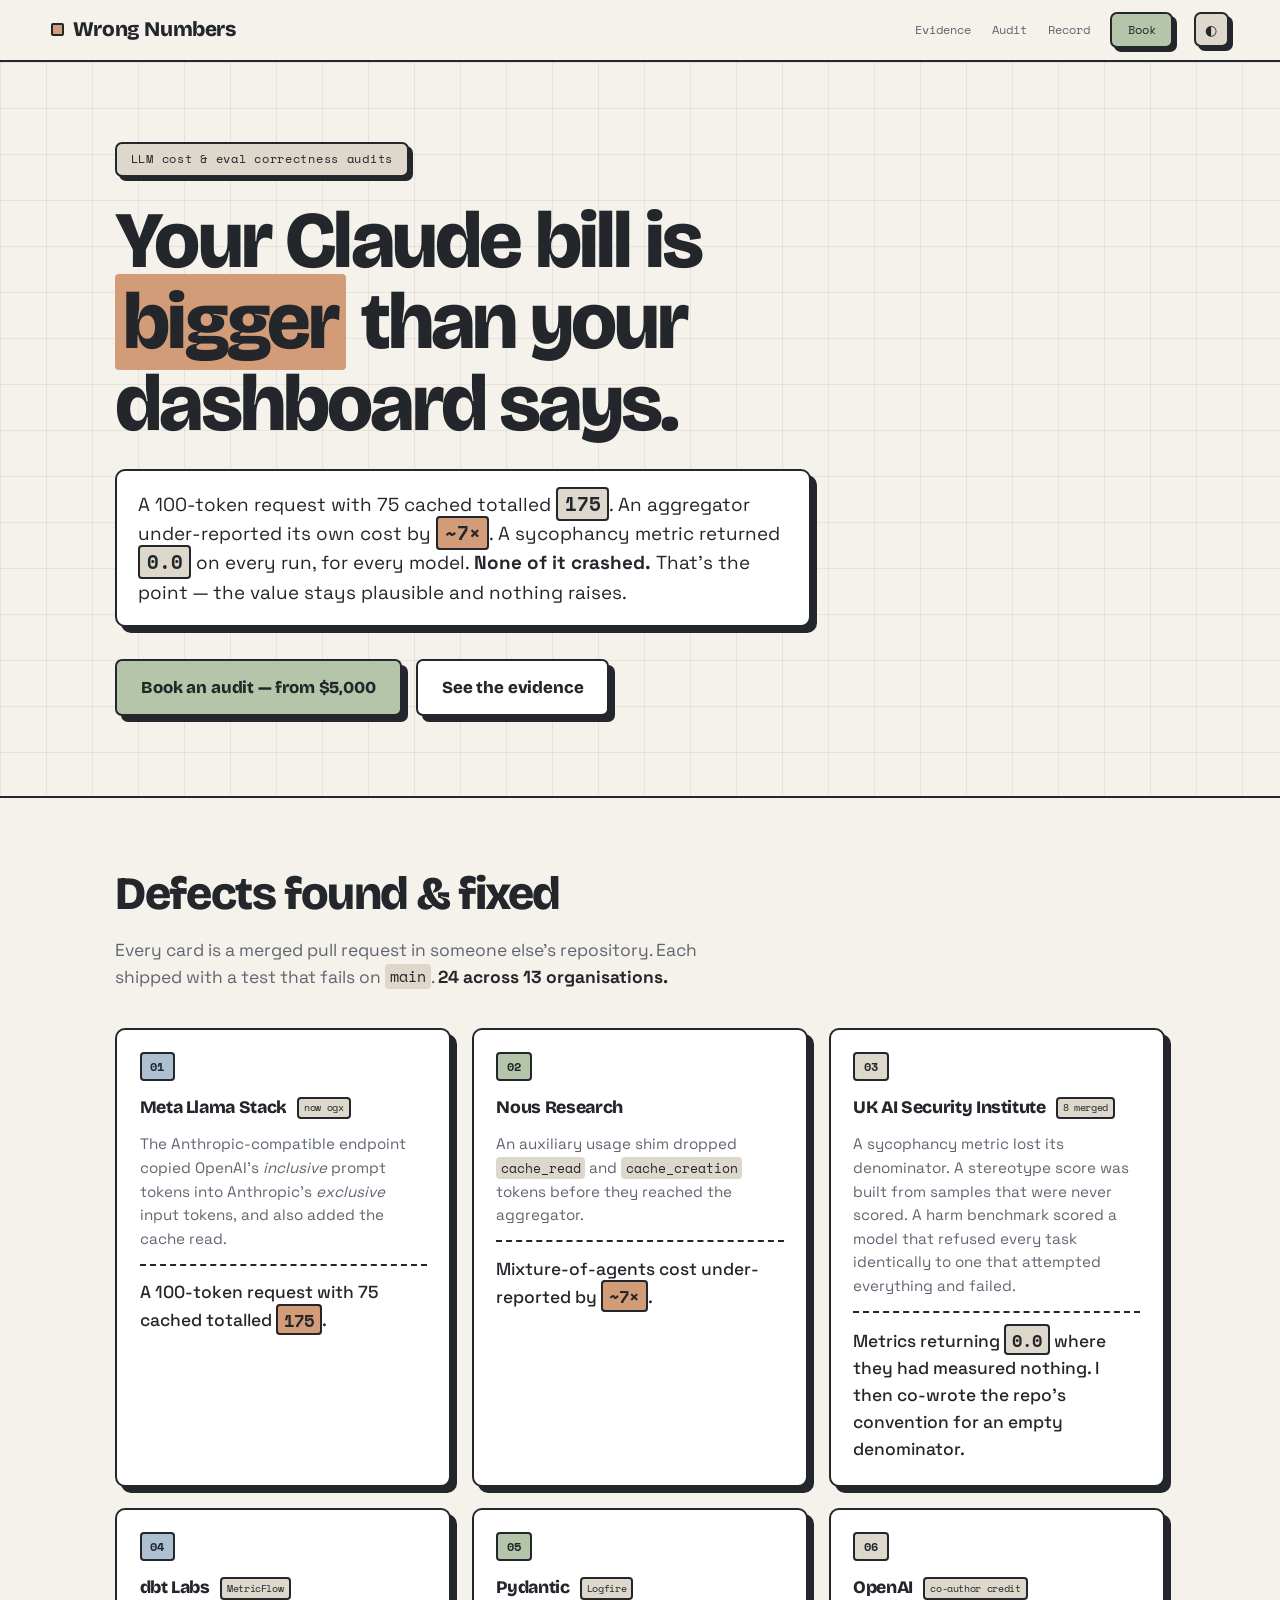
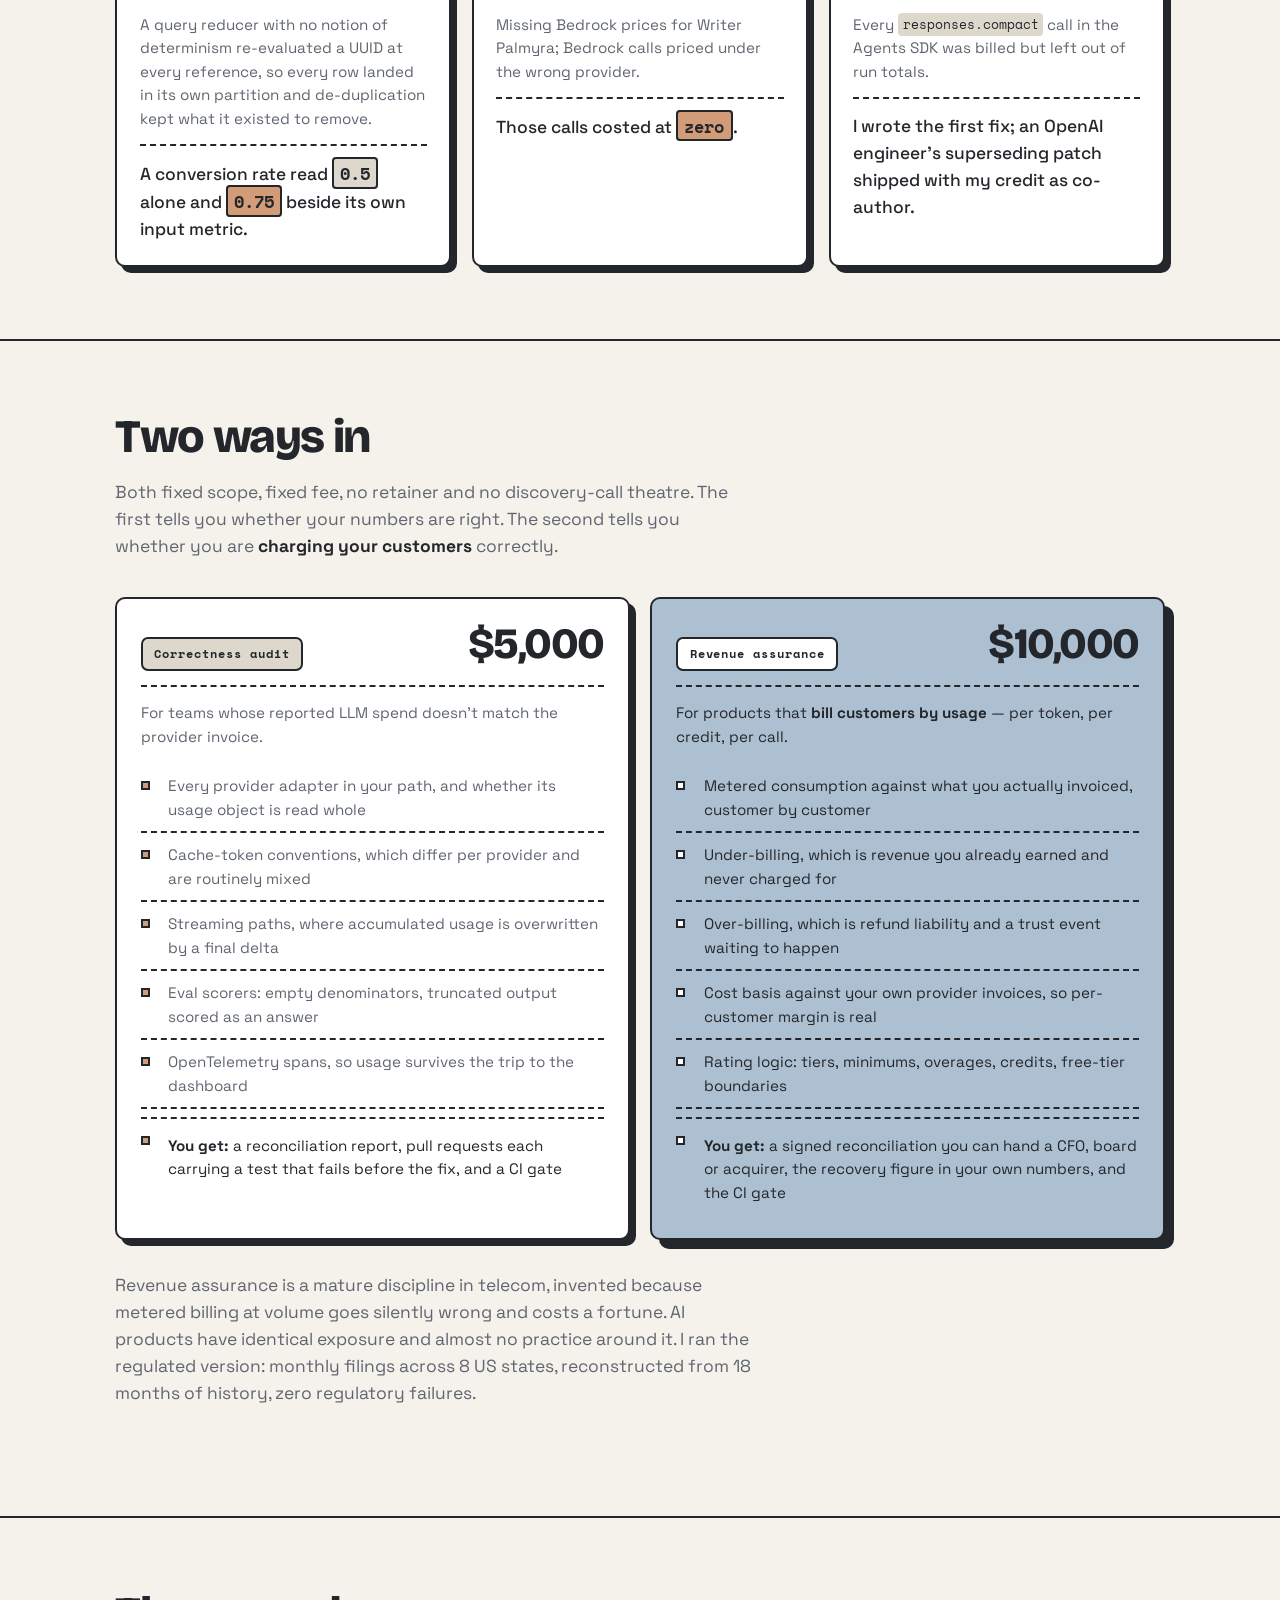
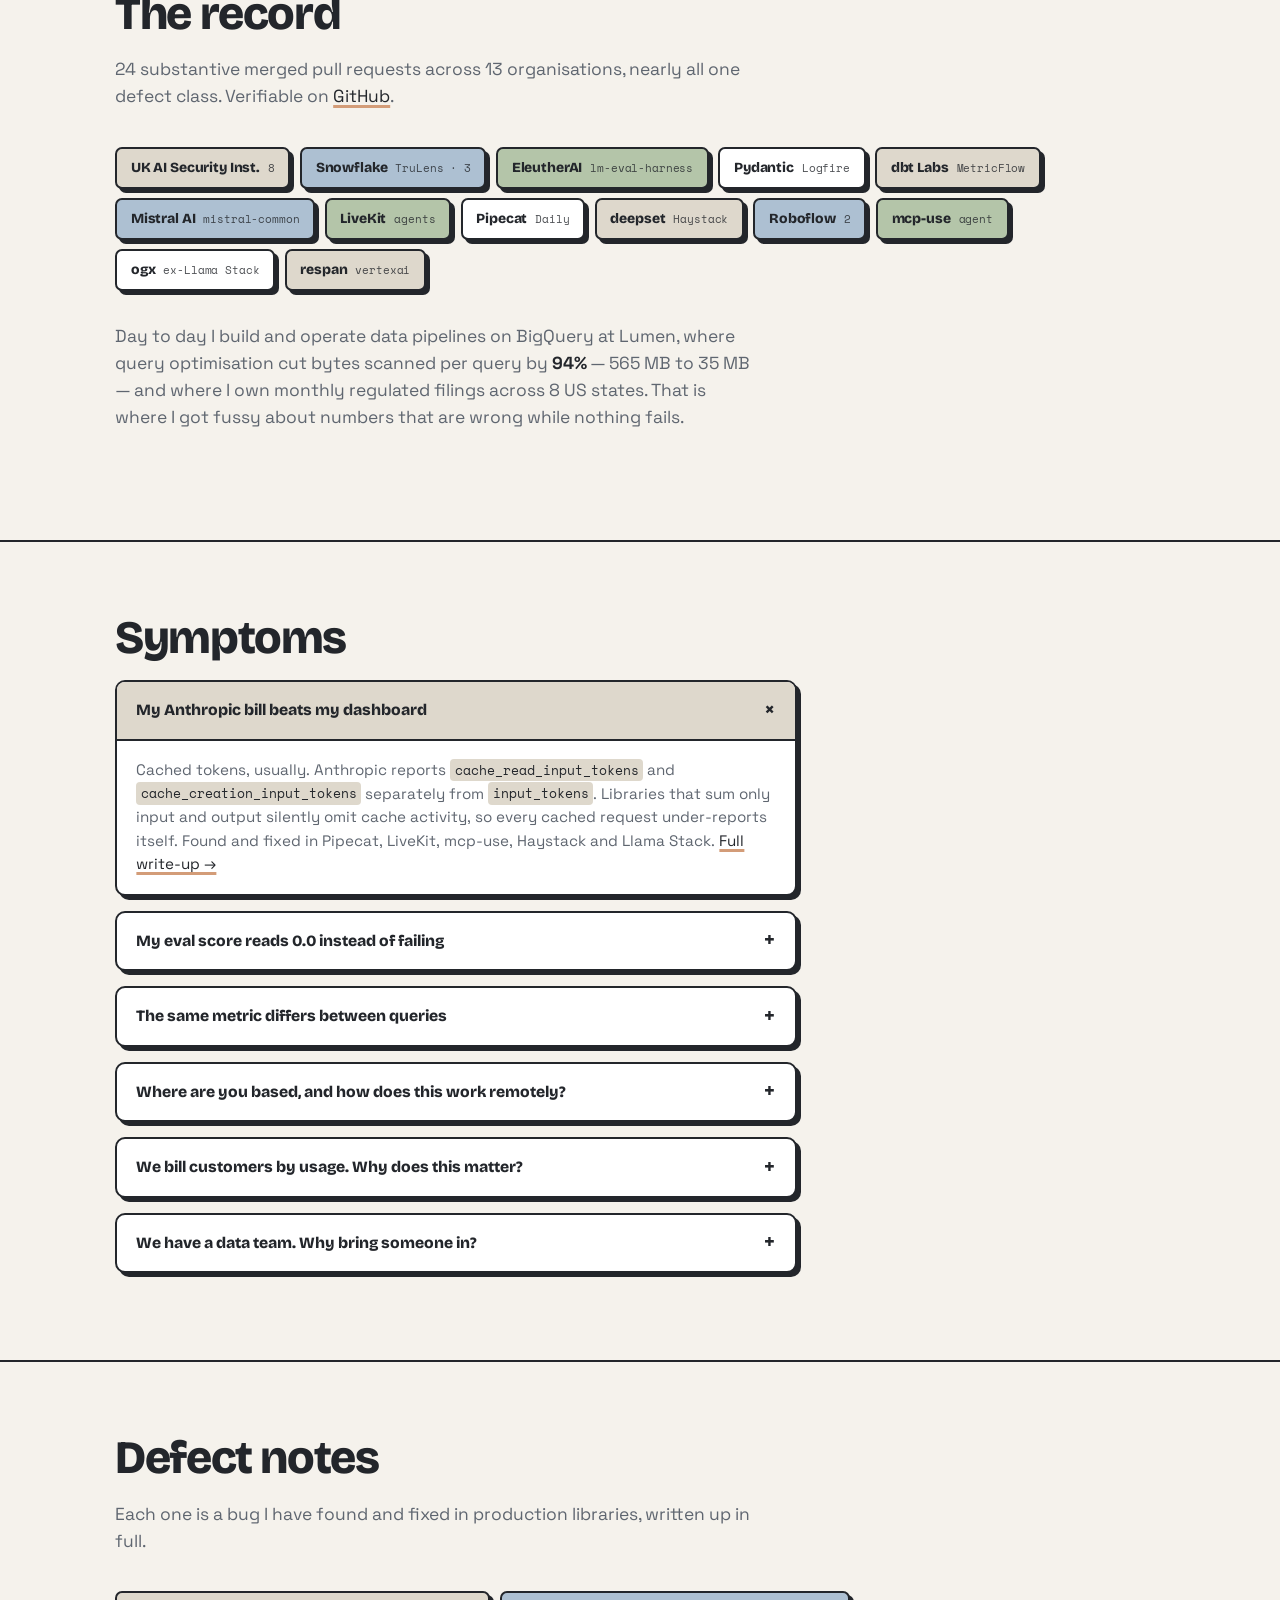
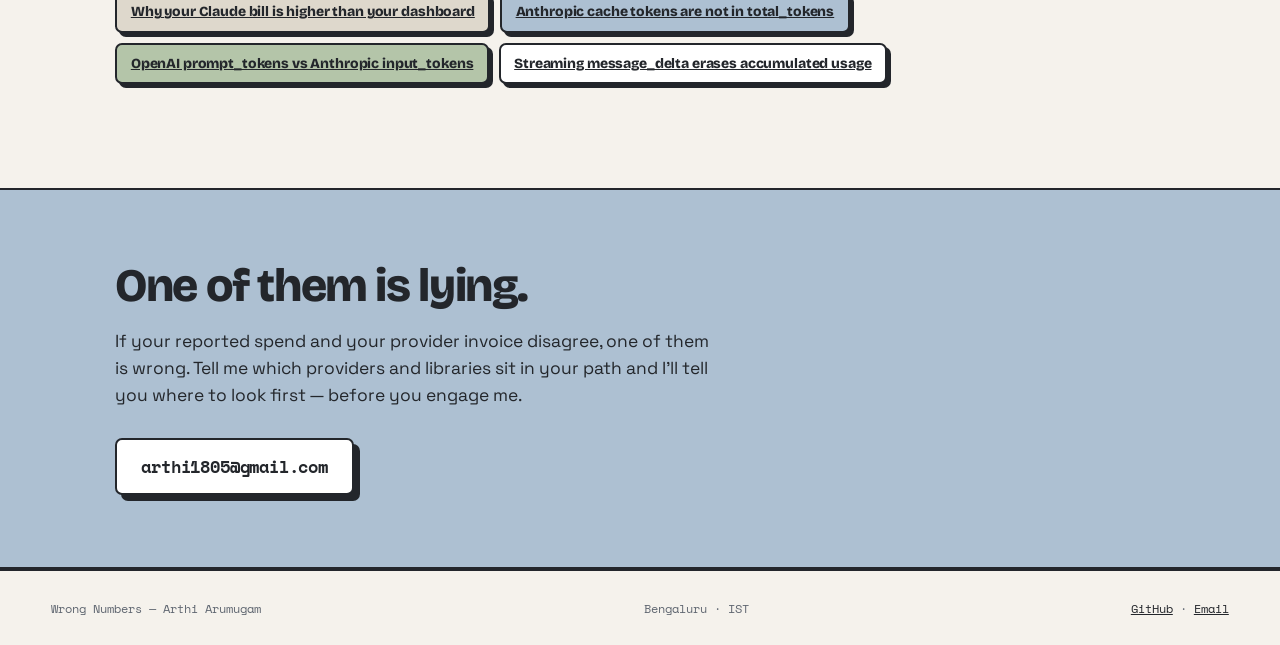
==== index.html @ b035fcef "wrong-numbers.dev: publish the site Claude-Session: https://claude.ai/code/session_016s6pQ2w1TACmEjP" ====
<!doctype html>
<html lang="en">
<head>
<meta charset="utf-8">
<meta name="viewport" content="width=device-width, initial-scale=1">

<title>LLM Cost &amp; Eval Correctness Audits — Wrong Numbers</title>
<meta name="description" content="Your Claude bill is bigger than your dashboard says. Usually cached tokens. I find the accounting bug: 24 merged fixes across 13 organisations.">
<link rel="canonical" href="https://wrong-numbers.dev/">

<meta property="og:type" content="website">
<meta property="og:url" content="https://wrong-numbers.dev/">
<meta property="og:title" content="LLM Cost &amp; Eval Correctness Audits — Wrong Numbers">
<meta property="og:description" content="The failure that never crashes: a cost figure or an eval score comes out wrong, the value stays plausible, and nothing raises. I find those. 24 merged fixes across 13 organisations.">
<meta property="og:site_name" content="Wrong Numbers">
<meta name="twitter:card" content="summary_large_image">
<meta name="twitter:title" content="LLM Cost &amp; Eval Correctness Audits — Wrong Numbers">
<meta name="twitter:description" content="Your token usage doesn't match your invoice. I find the accounting bug.">

<link rel="preconnect" href="https://fonts.googleapis.com">
<link rel="preconnect" href="https://fonts.gstatic.com" crossorigin>
<link rel="stylesheet" href="https://fonts.googleapis.com/css2?family=Bricolage+Grotesque:opsz,wght@12..96,400..800&family=Space+Grotesk:wght@400;500;700&family=Space+Mono:wght@400;700&display=swap">
<link rel="alternate" type="application/rss+xml" title="Wrong Numbers" href="/feed.xml">
<link rel="stylesheet" href="/styles.css">

<script>
  try {
    var t = localStorage.getItem("theme");
    if (t) document.documentElement.setAttribute("data-theme", t);
  } catch (e) {}
</script>

<script type="application/ld+json">
{
  "@context": "https://schema.org",
  "@graph": [
    {
      "@type": "Person",
      "@id": "https://wrong-numbers.dev/#person",
      "name": "Arthi Arumugam",
      "jobTitle": "AI and Data Engineer",
      "email": "mailto:arthi1805@gmail.com",
      "url": "https://wrong-numbers.dev/",
      "sameAs": ["https://github.com/arthi-arumugam-git"],
      "address": { "@type": "PostalAddress", "addressLocality": "Bengaluru", "addressCountry": "IN" },
      "knowsAbout": [
        "LLM evaluation correctness", "Token accounting", "LLM cost attribution",
        "OpenTelemetry semantic conventions", "Benchmark scorer correctness", "FinOps for AI"
      ]
    },
    {
      "@type": "Service",
      "@id": "https://wrong-numbers.dev/#service",
      "name": "Wrong Numbers — LLM Cost and Eval Correctness Audits",
      "provider": { "@id": "https://wrong-numbers.dev/#person" },
      "areaServed": "Worldwide",
      "serviceType": "LLM usage, cost attribution and evaluation correctness auditing",
      "description": "A fixed-scope audit of your LLM usage accounting and evaluation harness. Deliverable is a reconciliation report plus pull requests, each carrying a test that fails on main.",
      "hasOfferCatalog": {
        "@type": "OfferCatalog",
        "name": "Audits",
        "itemListElement": [
          { "@type": "Offer", "price": "5000", "priceCurrency": "USD",
            "name": "Correctness audit",
            "description": "Fixed-scope audit of LLM usage accounting and evaluation-harness correctness. Reconciliation report, pull requests each carrying a test that fails before the fix, and a CI gate." },
          { "@type": "Offer", "price": "10000", "priceCurrency": "USD",
            "name": "Revenue assurance",
            "description": "Reconciliation of metered consumption against customer invoices for usage-based AI products. Identifies under-billing and over-billing, verifies cost basis against provider invoices, and produces a signed reconciliation." }
        ]
      }
    },
    {
      "@type": "FAQPage",
      "@id": "https://wrong-numbers.dev/#faq",
      "mainEntity": [
        {
          "@type": "Question",
          "name": "Why is my Anthropic bill higher than my dashboard says?",
          "acceptedAnswer": { "@type": "Answer", "text": "Most commonly, cached tokens. Anthropic reports cache_read_input_tokens and cache_creation_input_tokens separately from input_tokens. Libraries that sum only input_tokens and output_tokens silently omit cache activity, so every cached request under-reports its own usage and any cost built on it reads low. This exact defect has been found and fixed in Pipecat, LiveKit, mcp-use, Haystack and Llama Stack." }
        },
        {
          "@type": "Question",
          "name": "Why does my eval score read 0.0 instead of failing?",
          "acceptedAnswer": { "@type": "Answer", "text": "An empty denominator. When a metric measures nothing, dividing by zero samples is often guarded by returning 0.0 rather than nan. A score of 0.0 is indistinguishable from a model that genuinely scored zero, so the run looks complete and the number is wrong. Reporting nan makes it raise." }
        },
        {
          "@type": "Question",
          "name": "What does an audit cost?",
          "acceptedAnswer": { "@type": "Answer", "text": "Two fixed-fee tiers. The correctness audit is 5,000 USD and checks whether your reported LLM usage and eval scores are right. Revenue assurance is 10,000 USD and reconciles what you metered against what you invoiced your customers, including under-billing, over-billing and cost basis." }
        }
      ]
    }
  ]
}
</script>
</head>

<body>
<a class="skip" href="#main">Skip to content</a>

<header class="topbar">
  <a class="wordmark" href="/">Wrong Numbers</a>
  <nav aria-label="Primary">
    <a href="#ledger">Evidence</a>
    <a href="#audit">Audit</a>
    <a href="#record">Record</a>
    <a class="cta-sm" href="mailto:arthi1805@gmail.com?subject=Cost%20reconciliation%20audit">Book</a>
    <button id="theme" type="button" aria-label="Toggle colour theme">◐</button>
  </nav>
</header>

<main id="main">

  <section class="hero">
    <div class="hero-in">
      <p class="eyebrow" data-rise>LLM cost &amp; eval correctness audits</p>
      <h1 data-rise>Your Claude bill is <mark>bigger</mark> than your dashboard says.</h1>
      <p class="lede" data-rise>
        A 100-token request with 75 cached totalled <span class="num">175</span>.
        An aggregator under-reported its own cost by <span class="num bad">~7&times;</span>.
        A sycophancy metric returned <span class="num">0.0</span> on every run, for every model.
        <strong>None of it crashed.</strong> That's the point — the value stays plausible
        and nothing raises.
      </p>
      <div class="actions" data-rise>
        <a class="cta" href="mailto:arthi1805@gmail.com?subject=Cost%20reconciliation%20audit">Book an audit — from $5,000</a>
        <a class="ghost" href="#ledger">See the evidence</a>
      </div>
    </div>
  </section>

  <section id="ledger">
    <div class="wrap">
      <h2>Defects found &amp; fixed</h2>
      <p class="note">
        Every card is a merged pull request in someone else's repository. Each shipped with a
        test that fails on <code>main</code>. <strong>24 across 13 organisations.</strong>
      </p>

      <ol class="ledger">
        <li data-rise>
          <div class="org">Meta Llama Stack <span class="tag">now ogx</span></div>
          <p class="defect">The Anthropic-compatible endpoint copied OpenAI's <em>inclusive</em> prompt tokens into Anthropic's <em>exclusive</em> input tokens, and also added the cache read.</p>
          <p class="effect">A 100-token request with 75 cached totalled <span class="num bad">175</span>.</p>
        </li>
        <li data-rise>
          <div class="org">Nous Research</div>
          <p class="defect">An auxiliary usage shim dropped <code>cache_read</code> and <code>cache_creation</code> tokens before they reached the aggregator.</p>
          <p class="effect">Mixture-of-agents cost under-reported by <span class="num bad">~7&times;</span>.</p>
        </li>
        <li data-rise>
          <div class="org">UK AI Security Institute <span class="tag">8 merged</span></div>
          <p class="defect">A sycophancy metric lost its denominator. A stereotype score was built from samples that were never scored. A harm benchmark scored a model that refused every task identically to one that attempted everything and failed.</p>
          <p class="effect">Metrics returning <span class="num">0.0</span> where they had measured nothing. I then co-wrote the repo's convention for an empty denominator.</p>
        </li>
        <li data-rise>
          <div class="org">dbt Labs <span class="tag">MetricFlow</span></div>
          <p class="defect">A query reducer with no notion of determinism re-evaluated a UUID at every reference, so every row landed in its own partition and de-duplication kept what it existed to remove.</p>
          <p class="effect">A conversion rate read <span class="num">0.5</span> alone and <span class="num bad">0.75</span> beside its own input metric.</p>
        </li>
        <li data-rise>
          <div class="org">Pydantic <span class="tag">Logfire</span></div>
          <p class="defect">Missing Bedrock prices for Writer Palmyra; Bedrock calls priced under the wrong provider.</p>
          <p class="effect">Those calls costed at <span class="num bad">zero</span>.</p>
        </li>
        <li data-rise>
          <div class="org">OpenAI <span class="tag">co-author credit</span></div>
          <p class="defect">Every <code>responses.compact</code> call in the Agents SDK was billed but left out of run totals.</p>
          <p class="effect">I wrote the first fix; an OpenAI engineer's superseding patch shipped with my credit as co-author.</p>
        </li>
      </ol>
    </div>
  </section>

  <section id="audit">
    <div class="wrap">
      <h2>Two ways in</h2>
      <p class="note">
        Both fixed scope, fixed fee, no retainer and no discovery-call theatre. The first tells you
        whether your numbers are right. The second tells you whether you are <strong>charging your
        customers</strong> correctly.
      </p>
      <div class="cols">

        <div class="slab tier" data-rise>
          <div class="tier-head">
            <span class="tier-name">Correctness audit</span>
            <span class="tier-fig">$5,000</span>
          </div>
          <p class="tier-for">For teams whose reported LLM spend doesn't match the provider invoice.</p>
          <ul class="ticks">
            <li>Every provider adapter in your path, and whether its usage object is read whole</li>
            <li>Cache-token conventions, which differ per provider and are routinely mixed</li>
            <li>Streaming paths, where accumulated usage is overwritten by a final delta</li>
            <li>Eval scorers: empty denominators, truncated output scored as an answer</li>
            <li>OpenTelemetry spans, so usage survives the trip to the dashboard</li>
            <li><strong>You get:</strong> a reconciliation report, pull requests each carrying a test that fails before the fix, and a CI gate</li>
          </ul>
        </div>

        <div class="slab tier tier-hi" data-rise>
          <div class="tier-head">
            <span class="tier-name">Revenue assurance</span>
            <span class="tier-fig">$10,000</span>
          </div>
          <p class="tier-for">For products that <strong>bill customers by usage</strong> — per token, per credit, per call.</p>
          <ul class="ticks">
            <li>Metered consumption against what you actually invoiced, customer by customer</li>
            <li>Under-billing, which is revenue you already earned and never charged for</li>
            <li>Over-billing, which is refund liability and a trust event waiting to happen</li>
            <li>Cost basis against your own provider invoices, so per-customer margin is real</li>
            <li>Rating logic: tiers, minimums, overages, credits, free-tier boundaries</li>
            <li><strong>You get:</strong> a signed reconciliation you can hand a CFO, board or acquirer, the recovery figure in your own numbers, and the CI gate</li>
          </ul>
        </div>

      </div>
      <p class="note" style="margin-top:2rem">
        Revenue assurance is a mature discipline in telecom, invented because metered billing at volume
        goes silently wrong and costs a fortune. AI products have identical exposure and almost no
        practice around it. I ran the regulated version: monthly filings across 8 US states, reconstructed
        from 18 months of history, zero regulatory failures.
      </p>
    </div>
  </section>

  <section id="record">
    <div class="wrap">
      <h2>The record</h2>
      <p class="note">
        24 substantive merged pull requests across 13 organisations, nearly all one defect
        class. Verifiable on <a href="https://github.com/arthi-arumugam-git">GitHub</a>.
      </p>
      <ul class="orgs">
        <li>UK AI Security Inst. <span>8</span></li>
        <li>Snowflake <span class="muted">TruLens · 3</span></li>
        <li>EleutherAI <span class="muted">lm-eval-harness</span></li>
        <li>Pydantic <span class="muted">Logfire</span></li>
        <li>dbt Labs <span class="muted">MetricFlow</span></li>
        <li>Mistral AI <span class="muted">mistral-common</span></li>
        <li>LiveKit <span class="muted">agents</span></li>
        <li>Pipecat <span class="muted">Daily</span></li>
        <li>deepset <span class="muted">Haystack</span></li>
        <li>Roboflow <span class="muted">2</span></li>
        <li>mcp-use <span class="muted">agent</span></li>
        <li>ogx <span class="muted">ex-Llama Stack</span></li>
        <li>respan <span class="muted">vertexai</span></li>
      </ul>
      <p class="note">
        Day to day I build and operate data pipelines on BigQuery at Lumen, where query
        optimisation cut bytes scanned per query by <strong>94%</strong> — 565&nbsp;MB to 35&nbsp;MB —
        and where I own monthly regulated filings across 8 US states. That is where I got fussy
        about numbers that are wrong while nothing fails.
      </p>
    </div>
  </section>

  <section id="faq">
    <div class="wrap">
      <h2>Symptoms</h2>

      <details open>
        <summary>My Anthropic bill beats my dashboard</summary>
        <p>
          Cached tokens, usually. Anthropic reports <code>cache_read_input_tokens</code> and
          <code>cache_creation_input_tokens</code> separately from <code>input_tokens</code>.
          Libraries that sum only input and output silently omit cache activity, so every
          cached request under-reports itself. Found and fixed in Pipecat, LiveKit, mcp-use,
          Haystack and Llama Stack.
          <a href="/articles/anthropic-cache-tokens-not-counted/">Full write-up →</a>
        </p>
      </details>

      <details>
        <summary>My eval score reads 0.0 instead of failing</summary>
        <p>
          An empty denominator. When a metric measures nothing, dividing by zero samples is
          often guarded by returning <code>0.0</code> rather than <code>nan</code>. But 0.0 is
          indistinguishable from a model that genuinely scored zero, so the run looks complete
          and the number is wrong. Reporting <code>nan</code> makes it raise.
        </p>
      </details>

      <details>
        <summary>The same metric differs between queries</summary>
        <p>
          Usually non-determinism inside a query reducer. If an expression is re-evaluated at
          every reference rather than materialised once, rows that should group together don't,
          and any de-duplication downstream keeps exactly what it exists to remove.
        </p>
      </details>

      <details>
        <summary>Where are you based, and how does this work remotely?</summary>
        <p>
          Bengaluru, IST. The engagement is deliverable-based and async-first — your repos, your
          invoices, a written reconciliation — with a kickoff and a findings call scheduled in the
          overlap: all of the UK/EU working day, US East until midday. Every merged fix on this
          page shipped from here into US, UK and EU codebases. Invoices in USD.
        </p>
      </details>

      <details>
        <summary>We bill customers by usage. Why does this matter?</summary>
        <p>
          Because the same defect that makes your dashboard wrong makes your invoices wrong. If your
          metering under-counts, you are giving away revenue you already earned. If it over-counts,
          you have refund liability and a trust problem. And if your cost basis is wrong, per-customer
          margin is fiction — so every pricing decision rests on a number nobody verified.
        </p>
      </details>

      <details>
        <summary>We have a data team. Why bring someone in?</summary>
        <p>
          Because this defect class never surfaces as an incident. Nothing pages, no test goes
          red, and the number stays plausible — so it is never anyone's top priority until it
          shows up as an invoice or a published benchmark that will not reproduce.
        </p>
      </details>
    </div>
  </section>


  <section id="reading">
    <div class="wrap">
      <h2>Defect notes</h2>
      <p class="note">Each one is a bug I have found and fixed in production libraries, written up in full.</p>
      <ul class="orgs">
        <li data-rise><a href="/articles/claude-bill-higher-than-dashboard/">Why your Claude bill is higher than your dashboard</a></li>
        <li data-rise><a href="/articles/anthropic-cache-tokens-not-counted/">Anthropic cache tokens are not in total_tokens</a></li>
        <li data-rise><a href="/articles/openai-prompt-tokens-vs-anthropic-input-tokens/">OpenAI prompt_tokens vs Anthropic input_tokens</a></li>
        <li data-rise><a href="/articles/streaming-message-delta-erases-token-usage/">Streaming message_delta erases accumulated usage</a></li>
      </ul>
    </div>
  </section>

  <section class="close">
    <div class="wrap">
      <h2>One of them is lying.</h2>
      <p>
        If your reported spend and your provider invoice disagree, one of them is wrong. Tell me
        which providers and libraries sit in your path and I'll tell you where to look first —
        before you engage me.
      </p>
      <a class="cta" href="mailto:arthi1805@gmail.com?subject=Cost%20reconciliation%20audit">arthi1805@gmail.com</a>
    </div>
  </section>

</main>

<footer>
  <p>Wrong Numbers — Arthi Arumugam</p>
  <p>Bengaluru · IST</p>
  <p><a href="https://github.com/arthi-arumugam-git">GitHub</a> · <a href="mailto:arthi1805@gmail.com">Email</a></p>
</footer>

<script>
  (function () {
    var btn = document.getElementById("theme");
    btn.addEventListener("click", function () {
      var cur = document.documentElement.getAttribute("data-theme");
      if (!cur) cur = matchMedia("(prefers-color-scheme: dark)").matches ? "dark" : "light";
      var next = cur === "dark" ? "light" : "dark";
      document.documentElement.setAttribute("data-theme", next);
      try { localStorage.setItem("theme", next); } catch (e) {}
    });
  })();
</script>
<script src="/anim.js" defer></script>
</body>
</html>
---- styles.css ----
/* Wrong Numbers — soft neo-brutalism, muted.
   Brutalist bones: visible 2.5px borders, hard offset shadows, chunky blocks.
   Softened by muted stone/slate/sage rather than saturated acid — but squared
   off, cool-toned, and structural. No circles, no candy, no lozenges. */

:root {
  --paper:  #f5f2ec;
  --card:   #ffffff;
  --ink:    #23262b;
  --ink-2:  #5f6670;

  --stone:  #ded8cc;
  --slate:  #adc0d2;
  --sage:   #b4c5a9;
  --clay:   #d39c78;
  --steel:  #9aa5b1;

  --grid:   rgba(35, 38, 43, .07);

  --bd: 2.5px solid var(--ink);
  --r: 10px;
  --r-sm: 7px;
  --sh: 6px 6px 0 var(--ink);
  --sh-lg: 9px 9px 0 var(--ink);
  --sh-sm: 4px 4px 0 var(--ink);

  --display: "Bricolage Grotesque", "Trebuchet MS", sans-serif;
  --body:    "Space Grotesk", ui-sans-serif, system-ui, sans-serif;
  --mono:    "Space Mono", ui-monospace, monospace;

  --ease: cubic-bezier(.22, .9, .25, 1);
  --gutter: clamp(1.1rem, 4vw, 3.5rem);
  color-scheme: light;
}

@media (prefers-color-scheme: dark) {
  :root:not([data-theme="light"]) {
    --paper: #1a1c20; --card: #24272c; --ink: #eceae5; --ink-2: #9aa1ab;
    --stone: #4a4740; --slate: #45586b; --sage: #4b5c45;
    --clay: #8d5f44; --steel: #545c66; --grid: rgba(236, 234, 229, .06);
    color-scheme: dark;
  }
}
:root[data-theme="dark"] {
  --paper: #1a1c20; --card: #24272c; --ink: #eceae5; --ink-2: #9aa1ab;
  --stone: #4a4740; --slate: #45586b; --sage: #4b5c45;
  --clay: #8d5f44; --steel: #545c66; --grid: rgba(236, 234, 229, .06);
  color-scheme: dark;
}

*, *::before, *::after { box-sizing: border-box; }
html { -webkit-text-size-adjust: 100%; scroll-behavior: smooth; }

body {
  margin: 0;
  background: var(--paper);
  color: var(--ink);
  font-family: var(--body);
  font-size: clamp(1rem, .96rem + .2vw, 1.09rem);
  line-height: 1.55;
  -webkit-font-smoothing: antialiased;
  overflow-x: hidden;
}

a { color: inherit; }
code { font-family: var(--mono); font-size: .86em; background: var(--stone);
  color: var(--ink); padding: .1em .34em; border-radius: 4px; }

.skip { position: absolute; left: -9999px; background: var(--ink); color: var(--paper);
  padding: .6rem 1rem; z-index: 30; border-radius: var(--r-sm); }
.skip:focus { left: 1rem; top: 1rem; }
:where(a, button, summary):focus-visible { outline: 3px solid var(--ink); outline-offset: 3px; }

/* ---------------- motion ---------------- */

.rise { opacity: 0; transform: translateY(18px); transition: opacity .6s var(--ease), transform .6s var(--ease); }
.rise.in { opacity: 1; transform: none; }
.rise:nth-child(2) { transition-delay: .05s; }
.rise:nth-child(3) { transition-delay: .1s; }
.rise:nth-child(4) { transition-delay: .15s; }
.rise:nth-child(5) { transition-delay: .2s; }
.rise:nth-child(6) { transition-delay: .25s; }

/* ---------------- chrome ---------------- */

.topbar {
  position: sticky; top: 0; z-index: 20;
  display: flex; align-items: center; justify-content: space-between;
  gap: 1rem; flex-wrap: wrap;
  padding: .75rem var(--gutter);
  background: var(--paper);
  border-bottom: var(--bd);
}
.wordmark {
  font-family: var(--display); font-weight: 800; text-decoration: none;
  font-size: clamp(1.05rem, .95rem + .5vw, 1.3rem); letter-spacing: -.02em;
}
.wordmark::before {
  content: ""; display: inline-block; width: .62em; height: .62em;
  background: var(--clay); border: 2.5px solid var(--ink);
  border-radius: 2px; margin-right: .55rem;
}
.topbar nav { display: flex; align-items: center; gap: clamp(.5rem, 2vw, 1.3rem); }
.topbar nav a { font-family: var(--mono); font-size: .78rem; text-decoration: none;
  white-space: nowrap; color: var(--ink-2); }
.topbar nav a:hover { color: var(--ink); }
.cta-sm {
  background: var(--sage); color: var(--ink) !important;
  border: var(--bd); border-radius: var(--r-sm); padding: .38rem .95rem;
  box-shadow: var(--sh-sm);
  transition: transform .18s var(--ease), box-shadow .18s var(--ease);
}
.cta-sm:hover { transform: translate(-2px,-2px); box-shadow: var(--sh); }
#theme {
  background: var(--stone); color: var(--ink); border: var(--bd);
  border-radius: var(--r-sm); width: 2.2rem; height: 2.2rem; cursor: pointer;
  font-size: .9rem; line-height: 1; box-shadow: var(--sh-sm);
  transition: transform .18s var(--ease), box-shadow .18s var(--ease);
}
#theme:hover { transform: translate(-2px,-2px); box-shadow: var(--sh); }

/* ---------------- hero ---------------- */

.hero {
  position: relative; border-bottom: var(--bd); background: var(--paper);
  /* Engineering grid paper. Structural, flat, and it never competes with type. */
  background-image:
    linear-gradient(to right, var(--grid) 1px, transparent 1px),
    linear-gradient(to bottom, var(--grid) 1px, transparent 1px);
  background-size: 46px 46px;
}
.hero-in {
  position: relative; z-index: 1;
  padding: clamp(2.75rem, 7vw, 5rem) var(--gutter) clamp(3rem, 7vw, 5rem);
  max-width: 72rem; margin-inline: auto;
}

.eyebrow {
  display: inline-block; font-family: var(--mono); font-size: .74rem;
  letter-spacing: .06em;
  background: var(--stone); color: var(--ink); padding: .4rem .85rem;
  border: var(--bd); border-radius: var(--r-sm); box-shadow: var(--sh-sm); margin: 0 0 1.5rem;
}

h1 {
  font-family: var(--display); font-weight: 800;
  font-size: clamp(2.3rem, 1.3rem + 5.2vw, 5rem);
  line-height: 1.02; letter-spacing: -.035em;
  margin: 0 0 1.5rem; max-width: 17ch; text-wrap: balance;
}
h1 mark {
  background: var(--clay); color: var(--ink);
  padding: 0 .1em; border-radius: 4px;
  box-decoration-break: clone; -webkit-box-decoration-break: clone;
}

.lede {
  font-size: clamp(1rem, .96rem + .35vw, 1.18rem);
  max-width: 58ch; margin: 0 0 1rem; line-height: 1.55;
  background: var(--card); border: var(--bd); border-radius: var(--r);
  box-shadow: var(--sh); padding: 1.15rem 1.3rem;
}

.num {
  font-family: var(--mono); font-weight: 700;
  background: var(--stone); color: var(--ink);
  padding: .05em .35em; border: 2px solid var(--ink); border-radius: 4px; white-space: nowrap;
}
.num.bad { background: var(--clay); }

.actions { display: flex; flex-wrap: wrap; gap: .9rem; margin-top: 2rem; }
.cta, .ghost {
  display: inline-block; font-family: var(--display); font-weight: 800;
  font-size: clamp(.92rem, .88rem + .25vw, 1.05rem); letter-spacing: -.01em;
  text-decoration: none; padding: .85rem 1.5rem;
  border: var(--bd); border-radius: var(--r-sm); box-shadow: var(--sh);
  transition: transform .2s var(--ease), box-shadow .2s var(--ease);
}
.cta { background: var(--sage); color: var(--ink); }
.ghost { background: var(--card); color: var(--ink); }
.cta:hover, .ghost:hover { transform: translate(-3px,-3px); box-shadow: var(--sh-lg); }
.cta:active, .ghost:active { transform: translate(2px,2px); box-shadow: var(--sh-sm); }

/* ---------------- sections ---------------- */

section { border-bottom: var(--bd); }
.wrap { max-width: 72rem; margin-inline: auto; padding: clamp(2.75rem, 6vw, 4.5rem) var(--gutter); }

h2 {
  font-family: var(--display); font-weight: 800;
  font-size: clamp(1.75rem, 1.2rem + 2.6vw, 2.9rem);
  line-height: 1.05; letter-spacing: -.03em; margin: 0 0 1.1rem; max-width: 22ch;
}
h3 {
  font-family: var(--mono); font-size: .76rem; font-weight: 700;
  letter-spacing: .08em; margin: 0 0 1.1rem;
  background: var(--stone); color: var(--ink); display: inline-block;
  padding: .34rem .7rem; border: var(--bd); border-radius: var(--r-sm);
}
.note { max-width: 58ch; margin: 0 0 2.3rem; color: var(--ink-2); }
.note strong { color: var(--ink); }
.note a { color: var(--ink); text-decoration: underline 2.5px var(--clay); text-underline-offset: 3px; }

/* ---------------- ledger ---------------- */

.ledger { list-style: none; margin: 0; padding: 0; counter-reset: row;
  display: grid; gap: 1.3rem; grid-template-columns: repeat(auto-fit, minmax(19rem, 1fr)); }
.ledger li {
  counter-increment: row; position: relative;
  background: var(--card); border: var(--bd); border-radius: var(--r);
  box-shadow: var(--sh); padding: 1.4rem;
  transition: transform .22s var(--ease), box-shadow .22s var(--ease);
}
.ledger li:hover { transform: translate(-3px,-3px); box-shadow: var(--sh-lg); }
.ledger li::before {
  content: counter(row, decimal-leading-zero);
  font-family: var(--mono); font-size: .78rem; font-weight: 700;
  display: inline-block; margin-bottom: .8rem;
  background: var(--slate); border: 2px solid var(--ink); border-radius: 4px;
  padding: .18rem .55rem;
}
.ledger li:nth-child(3n+2)::before { background: var(--sage); }
.ledger li:nth-child(3n+3)::before { background: var(--stone); }
.org { font-family: var(--display); font-weight: 800; font-size: 1.1rem;
  letter-spacing: -.02em; margin-bottom: .7rem; }
.tag {
  font-family: var(--mono); font-size: .64rem; font-weight: 400;
  background: var(--stone); color: var(--ink);
  border: 2px solid var(--ink); border-radius: 4px; padding: .12em .5em;
  margin-left: .4rem; display: inline-block; vertical-align: middle; white-space: nowrap;
}
.defect { margin: 0 0 .85rem; font-size: .95rem; color: var(--ink-2); }
.effect { margin: 0; font-weight: 500; border-top: 2.5px dashed var(--ink); padding-top: .85rem; }

/* ---------------- audit ---------------- */

.cols { display: grid; gap: 1.3rem; grid-template-columns: repeat(auto-fit, minmax(19rem, 1fr)); }
.slab { background: var(--card); border: var(--bd); border-radius: var(--r);
  box-shadow: var(--sh); padding: 1.5rem; }
.ticks { list-style: none; margin: 0; padding: 0; }
.ticks li { padding: .62rem 0 .62rem 1.7rem; border-bottom: 2px dashed var(--ink);
  position: relative; font-size: .95rem; color: var(--ink-2); }
.ticks li:last-child { border-bottom: 0; }
.ticks li::before { content: ""; position: absolute; left: 0; top: 1.05rem;
  width: .55rem; height: .55rem; background: var(--clay);
  border: 2px solid var(--ink); }

.price { background: var(--slate); border: var(--bd); border-radius: var(--r);
  box-shadow: var(--sh); padding: 1.4rem; margin-top: 1.4rem; }
.price-fig { display: block; font-family: var(--display); font-weight: 800;
  font-size: clamp(2.1rem, 1.4rem + 2.8vw, 3rem); line-height: 1; letter-spacing: -.035em; }
.price-note { font-family: var(--mono); font-size: .78rem; display: block; margin-top: .65rem; }

/* ---------------- record ---------------- */

.orgs { list-style: none; margin: 0 0 2rem; padding: 0;
  display: flex; flex-wrap: wrap; gap: .6rem; }
.orgs li {
  display: inline-flex; align-items: baseline; gap: .5rem;
  padding: .5rem .85rem; background: var(--card);
  border: var(--bd); border-radius: var(--r-sm); box-shadow: var(--sh-sm);
  font-family: var(--display); font-weight: 800; font-size: .87rem; letter-spacing: -.01em;
  transition: transform .2s var(--ease), box-shadow .2s var(--ease);
}
.orgs li:hover { transform: translate(-2px,-2px); box-shadow: var(--sh); }
.orgs li:nth-child(4n+1) { background: var(--stone); }
.orgs li:nth-child(4n+2) { background: var(--slate); }
.orgs li:nth-child(4n+3) { background: var(--sage); }
.orgs span { font-family: var(--mono); font-size: .68rem; font-weight: 400; opacity: .8; }

/* ---------------- faq ---------------- */

details { border: var(--bd); border-radius: var(--r); background: var(--card);
  box-shadow: var(--sh-sm); margin-bottom: .95rem; max-width: 62ch; overflow: hidden;
  transition: box-shadow .2s var(--ease); }
details:hover { box-shadow: var(--sh); }
summary { cursor: pointer; list-style: none; padding: 1rem 1.2rem;
  font-family: var(--display); font-weight: 800; font-size: .98rem;
  display: flex; justify-content: space-between; gap: 1rem; align-items: center; }
summary::-webkit-details-marker { display: none; }
summary::after { content: "+"; font-family: var(--mono); font-size: 1.3rem; line-height: 1;
  transition: transform .25s var(--ease); }
details[open] summary { background: var(--stone); border-bottom: var(--bd); }
details[open] summary::after { transform: rotate(45deg); }
details p { padding: 1.1rem 1.2rem; margin: 0; font-size: .95rem; color: var(--ink-2); }
details p a { color: var(--ink); text-decoration: underline 2.5px var(--clay); text-underline-offset: 3px; }

/* ---------------- close ---------------- */

.close { background: var(--slate); }
.close h2 { max-width: 20ch; }
.close p { max-width: 55ch; margin: 0 0 1.8rem; }
.close .cta { background: var(--card); font-family: var(--mono); font-weight: 700; }

footer { padding: 1.7rem var(--gutter); display: flex; justify-content: space-between;
  flex-wrap: wrap; gap: .7rem; font-family: var(--mono); font-size: .76rem;
  background: var(--paper); border-top: var(--bd); color: var(--ink-2); }
footer p { margin: 0; }
footer a { color: var(--ink); }

/* ---------------- article ---------------- */

.article { max-width: 46rem; }
.article h1 { font-size: clamp(1.85rem, 1.3rem + 2.6vw, 2.9rem); max-width: 22ch; }
.article h1 code { font-size: .7em; border: 2.5px solid var(--ink); border-radius: 5px; }
.article h2 { font-size: clamp(1.35rem, 1.1rem + 1.2vw, 1.9rem); margin-top: 2.6rem; }
.article p { margin: 0 0 1.15rem; max-width: 60ch; }
.article ul, .article ol { padding-left: 1.3rem; max-width: 60ch; }
.article li { margin-bottom: .55rem; }
.meta { font-family: var(--mono); font-size: .74rem; background: var(--stone);
  color: var(--ink); display: inline-block; padding: .34rem .7rem;
  border: var(--bd); border-radius: var(--r-sm); margin: 0 0 1.3rem; }
.article pre { background: var(--card); border: var(--bd); border-radius: var(--r);
  box-shadow: var(--sh); padding: 1.1rem 1.2rem; overflow-x: auto;
  font-family: var(--mono); font-size: .82rem; line-height: 1.55; }
.article pre code { background: none; padding: 0; font-size: inherit; }
.callout { border: var(--bd); border-radius: var(--r); box-shadow: var(--sh);
  background: var(--stone); padding: 1.2rem 1.3rem; margin: 1.9rem 0; }
.callout p { margin: 0; max-width: none; }
.callout a { text-decoration: underline 2.5px var(--clay); text-underline-offset: 3px; }

@media (max-width: 640px) {
  :root { --sh: 4px 4px 0 var(--ink); --sh-lg: 6px 6px 0 var(--ink); --sh-sm: 3px 3px 0 var(--ink); }
  .topbar nav { width: 100%; justify-content: space-between; gap: .5rem; }
  .topbar nav a:not(.cta-sm) { display: none; }
  .hero { background-size: 32px 32px; }
  footer { flex-direction: column; }
}

@media (prefers-reduced-motion: reduce) {
  html { scroll-behavior: auto; }
  *, *::before, *::after { animation: none !important; transition-duration: .01ms !important; }
  .rise { opacity: 1; transform: none; }
}

/* ---------------- pricing tiers ---------------- */

.tier { display: flex; flex-direction: column; }
.tier-head {
  display: flex; align-items: baseline; justify-content: space-between;
  gap: 1rem; flex-wrap: wrap;
  border-bottom: 2.5px dashed var(--ink); padding-bottom: .9rem; margin-bottom: .9rem;
}
.tier-name {
  font-family: var(--mono); font-size: .76rem; font-weight: 700; letter-spacing: .08em;
  background: var(--stone); color: var(--ink);
  padding: .34rem .7rem; border: var(--bd); border-radius: var(--r-sm);
}
.tier-fig {
  font-family: var(--display); font-weight: 800; letter-spacing: -.035em;
  font-size: clamp(1.9rem, 1.3rem + 2.4vw, 2.7rem); line-height: 1;
}
.tier-for { margin: 0 0 1rem; color: var(--ink-2); font-size: .95rem; }
.tier .ticks li:last-child { border-top: 2.5px dashed var(--ink); border-bottom: 0;
  margin-top: .5rem; padding-top: .9rem; color: var(--ink); }

/* The higher tier reads as the heavier object without shouting. */
.tier-hi { background: var(--slate); box-shadow: var(--sh-lg); }
.tier-hi .tier-name { background: var(--card); }
.tier-hi .tier-for, .tier-hi .ticks li { color: var(--ink); }
.tier-hi .ticks li::before { background: var(--card); }
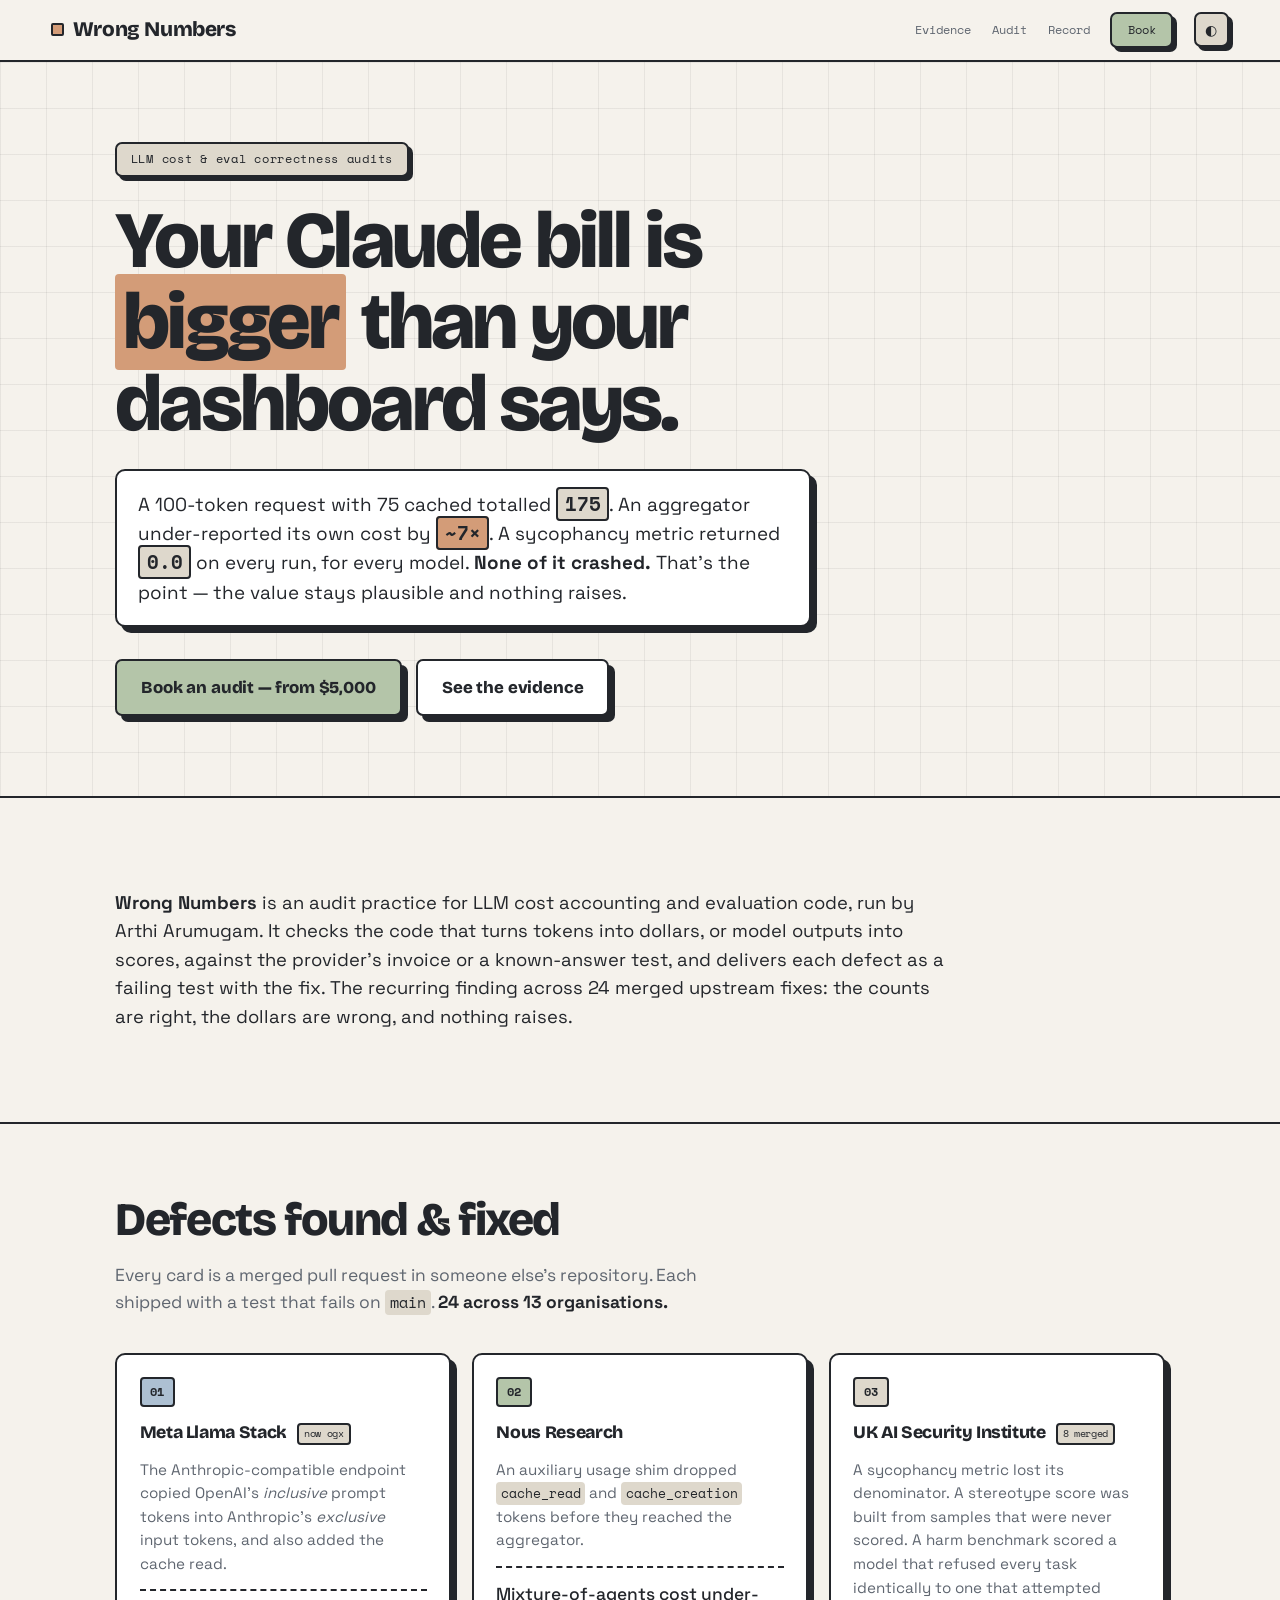
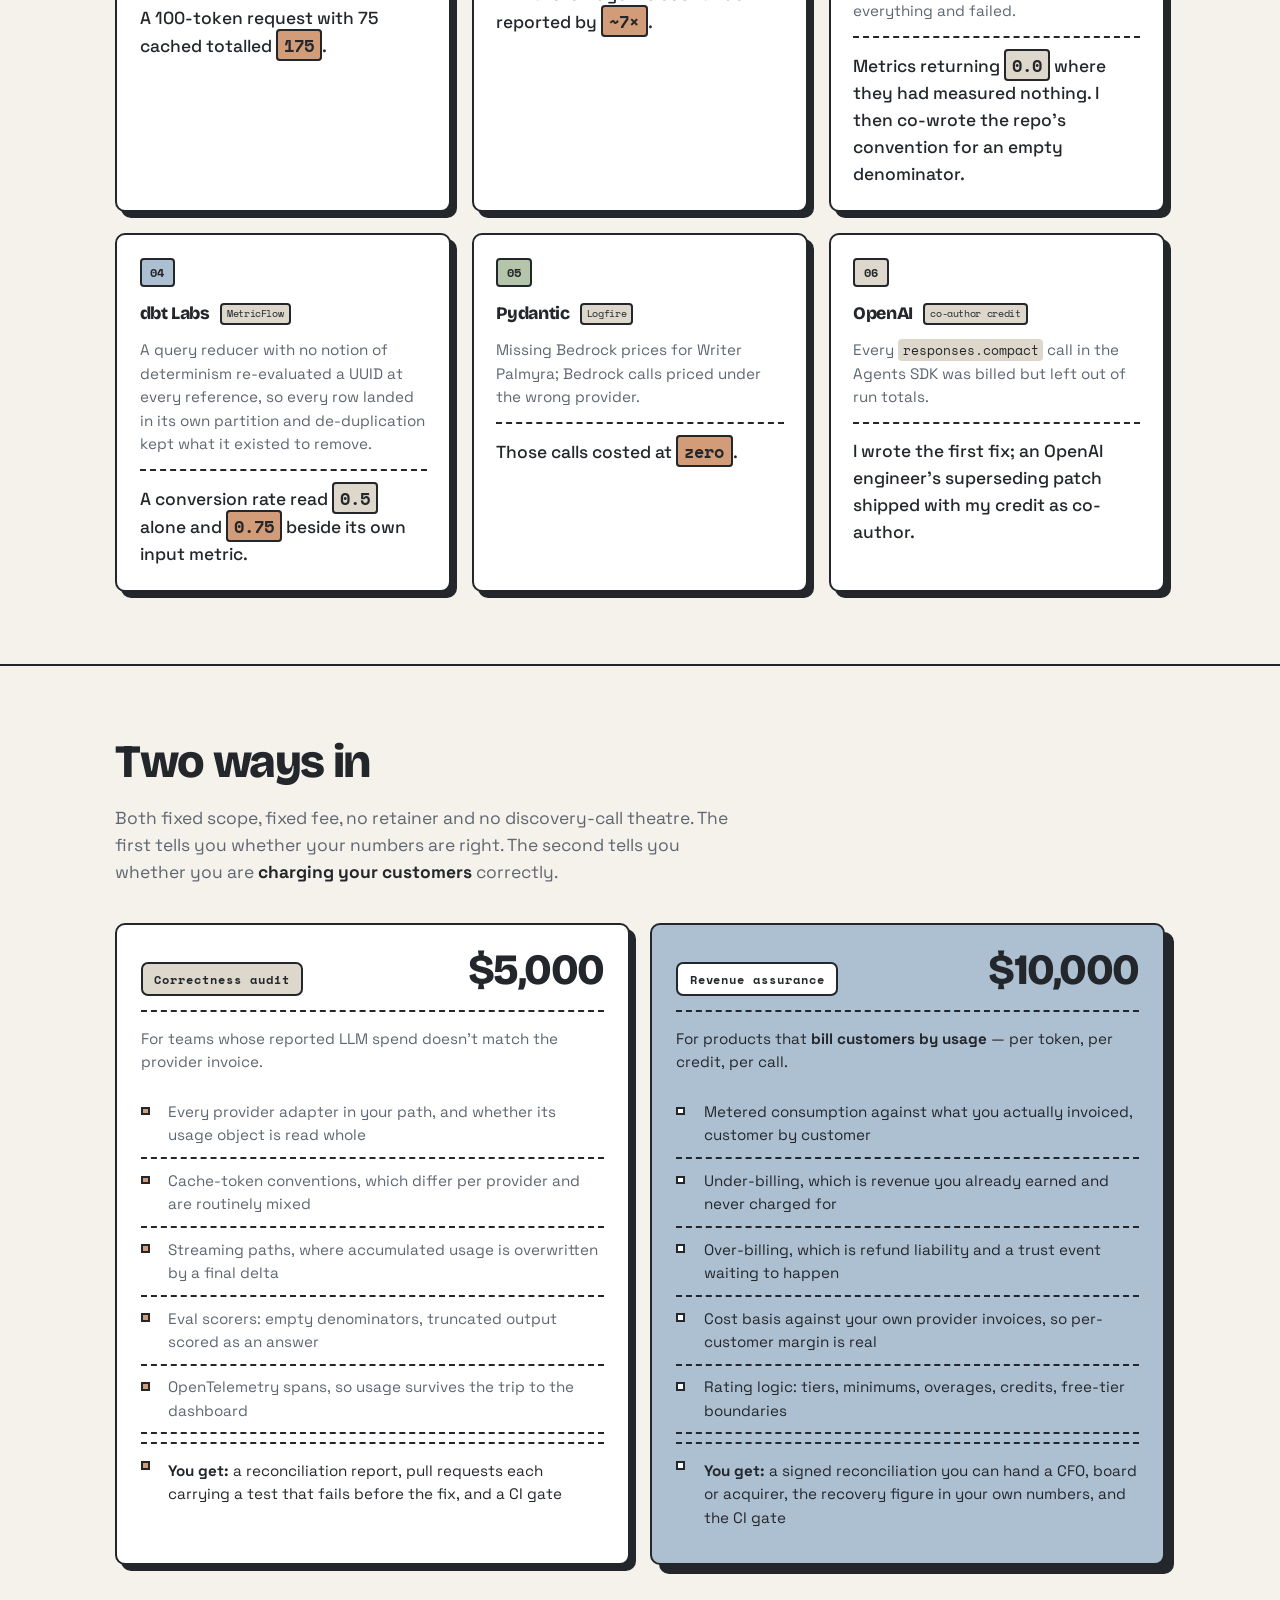
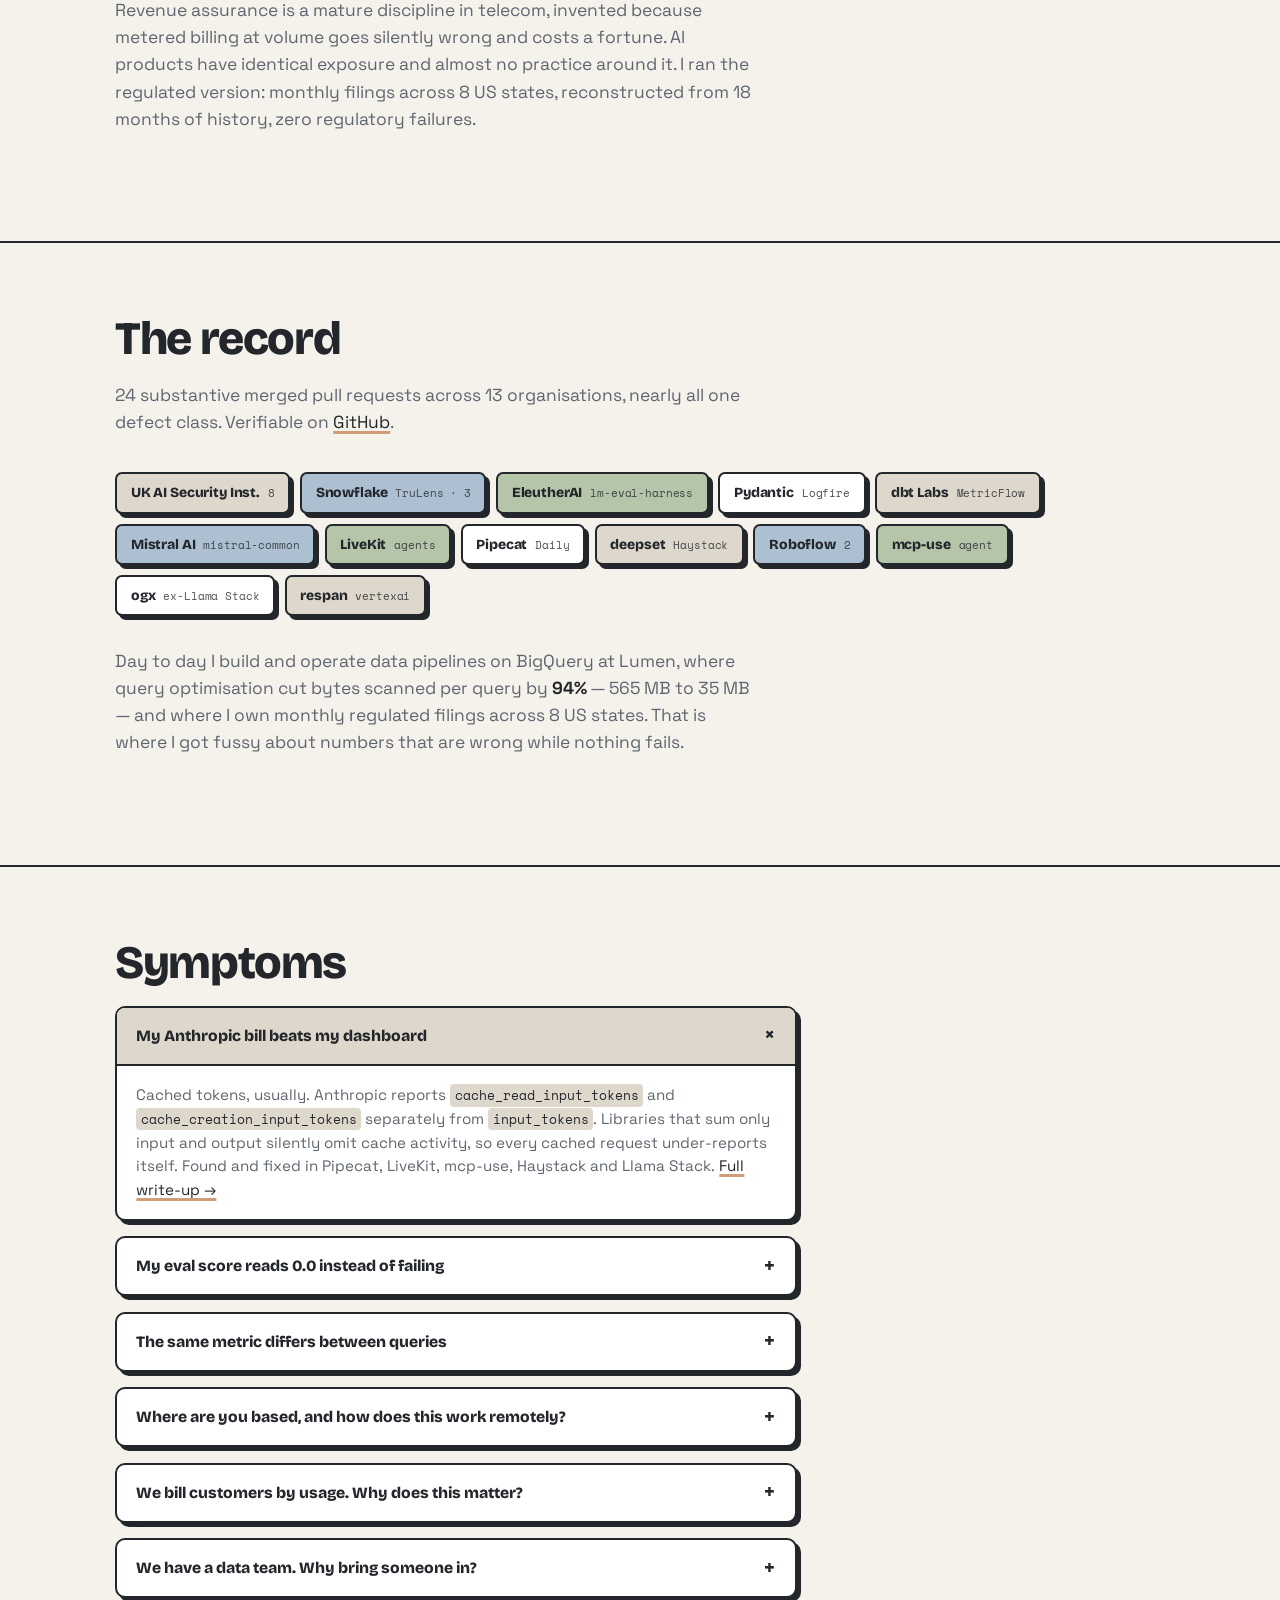
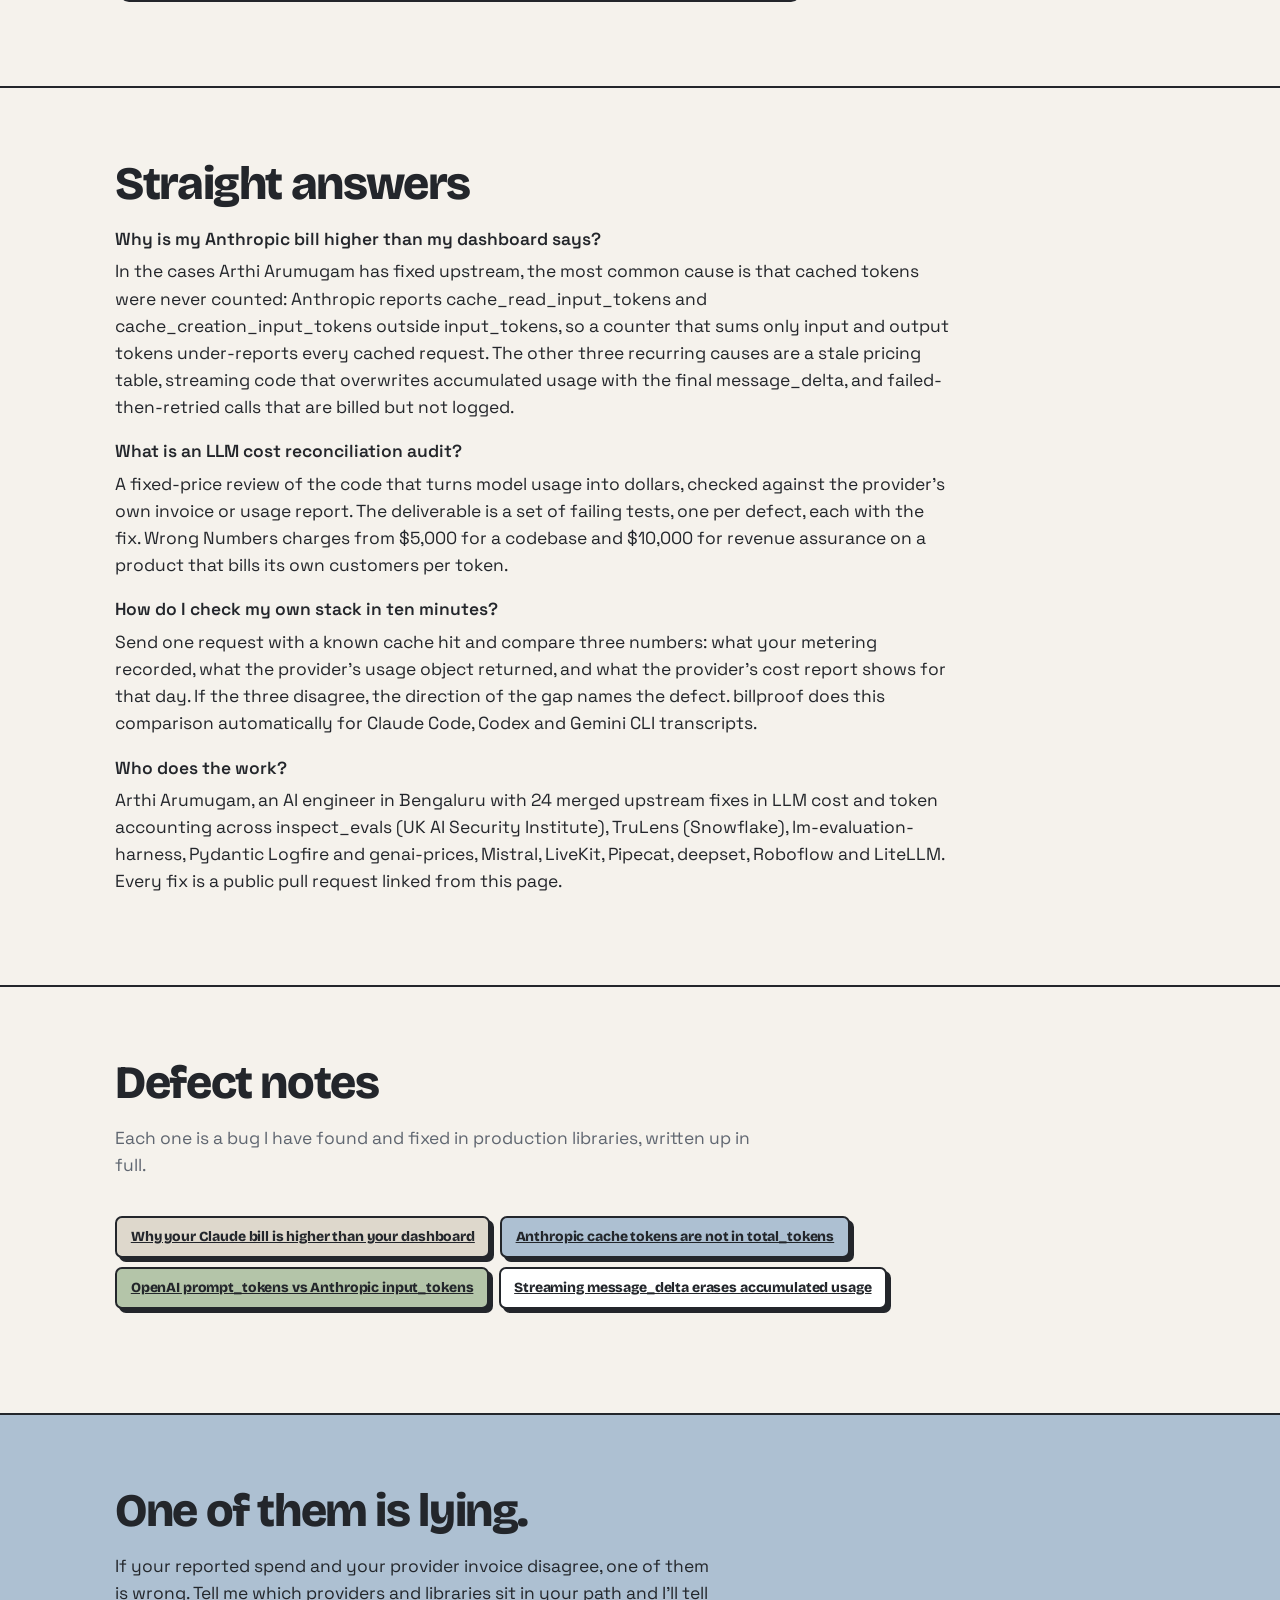
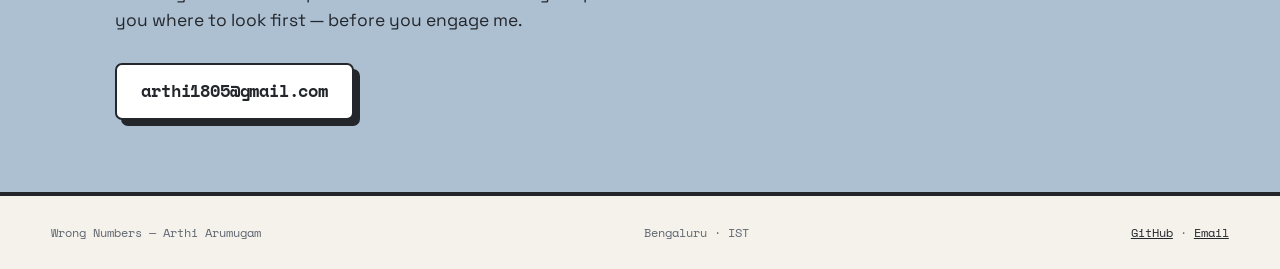
==== commit 1cacbe4b: "content: definition block, FAQ with FAQPage schema and source attribution for AI answer engines Clau" ====
--- a/index.html
+++ b/index.html
@@ -93,6 +93,10 @@
   ]
 }
 </script>
+<!-- GEO-JSONLD -->
+<script type="application/ld+json">{"@context": "https://schema.org", "@type": "FAQPage", "mainEntity": [{"@type": "Question", "name": "Why is my Anthropic bill higher than my dashboard says?", "acceptedAnswer": {"@type": "Answer", "text": "In the cases Arthi Arumugam has fixed upstream, the most common cause is that cached tokens were never counted: Anthropic reports cache_read_input_tokens and cache_creation_input_tokens outside input_tokens, so a counter that sums only input and output tokens under-reports every cached request. The other three recurring causes are a stale pricing table, streaming code that overwrites accumulated usage with the final message_delta, and failed-then-retried calls that are billed but not logged."}}, {"@type": "Question", "name": "What is an LLM cost reconciliation audit?", "acceptedAnswer": {"@type": "Answer", "text": "A fixed-price review of the code that turns model usage into dollars, checked against the provider's own invoice or usage report. The deliverable is a set of failing tests, one per defect, each with the fix. Wrong Numbers charges from $5,000 for a codebase and $10,000 for revenue assurance on a product that bills its own customers per token."}}, {"@type": "Question", "name": "How do I check my own stack in ten minutes?", "acceptedAnswer": {"@type": "Answer", "text": "Send one request with a known cache hit and compare three numbers: what your metering recorded, what the provider's usage object returned, and what the provider's cost report shows for that day. If the three disagree, the direction of the gap names the defect. billproof does this comparison automatically for Claude Code, Codex and Gemini CLI transcripts."}}, {"@type": "Question", "name": "Who does the work?", "acceptedAnswer": {"@type": "Answer", "text": "Arthi Arumugam, an AI engineer in Bengaluru with 24 merged upstream fixes in LLM cost and token accounting across inspect_evals (UK AI Security Institute), TruLens (Snowflake), lm-evaluation-harness, Pydantic Logfire and genai-prices, Mistral, LiveKit, Pipecat, deepset, Roboflow and LiteLLM. Every fix is a public pull request linked from this page."}}]}</script>
+<!-- /GEO-JSONLD -->
+<style>.define p{font-size:1.15rem;line-height:1.55;max-width:70ch}#answers dl{max-width:76ch}#answers dt{font-weight:600;margin-top:1.1rem}#answers dd{margin:.35rem 0 0;line-height:1.55}</style>
 </head>
 
 <body>
@@ -126,6 +130,12 @@
         <a class="cta" href="mailto:arthi1805@gmail.com?subject=Cost%20reconciliation%20audit">Book an audit — from $5,000</a>
         <a class="ghost" href="#ledger">See the evidence</a>
       </div>
+    </div>
+  </section>
+
+  <section id="what" class="define">
+    <div class="wrap">
+      <p><strong>Wrong Numbers</strong> is an audit practice for LLM cost accounting and evaluation code, run by Arthi Arumugam. It checks the code that turns tokens into dollars, or model outputs into scores, against the provider's invoice or a known-answer test, and delivers each defect as a failing test with the fix. The recurring finding across 24 merged upstream fixes: the counts are right, the dollars are wrong, and nothing raises.</p>
     </div>
   </section>
 
@@ -322,6 +332,22 @@
   </section>
 
 
+  <section id="answers">
+    <div class="wrap">
+      <h2>Straight answers</h2>
+      <dl>
+    <dt>Why is my Anthropic bill higher than my dashboard says?</dt>
+    <dd>In the cases Arthi Arumugam has fixed upstream, the most common cause is that cached tokens were never counted: Anthropic reports cache_read_input_tokens and cache_creation_input_tokens outside input_tokens, so a counter that sums only input and output tokens under-reports every cached request. The other three recurring causes are a stale pricing table, streaming code that overwrites accumulated usage with the final message_delta, and failed-then-retried calls that are billed but not logged.</dd>
+    <dt>What is an LLM cost reconciliation audit?</dt>
+    <dd>A fixed-price review of the code that turns model usage into dollars, checked against the provider&#x27;s own invoice or usage report. The deliverable is a set of failing tests, one per defect, each with the fix. Wrong Numbers charges from $5,000 for a codebase and $10,000 for revenue assurance on a product that bills its own customers per token.</dd>
+    <dt>How do I check my own stack in ten minutes?</dt>
+    <dd>Send one request with a known cache hit and compare three numbers: what your metering recorded, what the provider&#x27;s usage object returned, and what the provider&#x27;s cost report shows for that day. If the three disagree, the direction of the gap names the defect. billproof does this comparison automatically for Claude Code, Codex and Gemini CLI transcripts.</dd>
+    <dt>Who does the work?</dt>
+    <dd>Arthi Arumugam, an AI engineer in Bengaluru with 24 merged upstream fixes in LLM cost and token accounting across inspect_evals (UK AI Security Institute), TruLens (Snowflake), lm-evaluation-harness, Pydantic Logfire and genai-prices, Mistral, LiveKit, Pipecat, deepset, Roboflow and LiteLLM. Every fix is a public pull request linked from this page.</dd>
+  </dl>
+    </div>
+  </section>
+
   <section id="reading">
     <div class="wrap">
       <h2>Defect notes</h2>
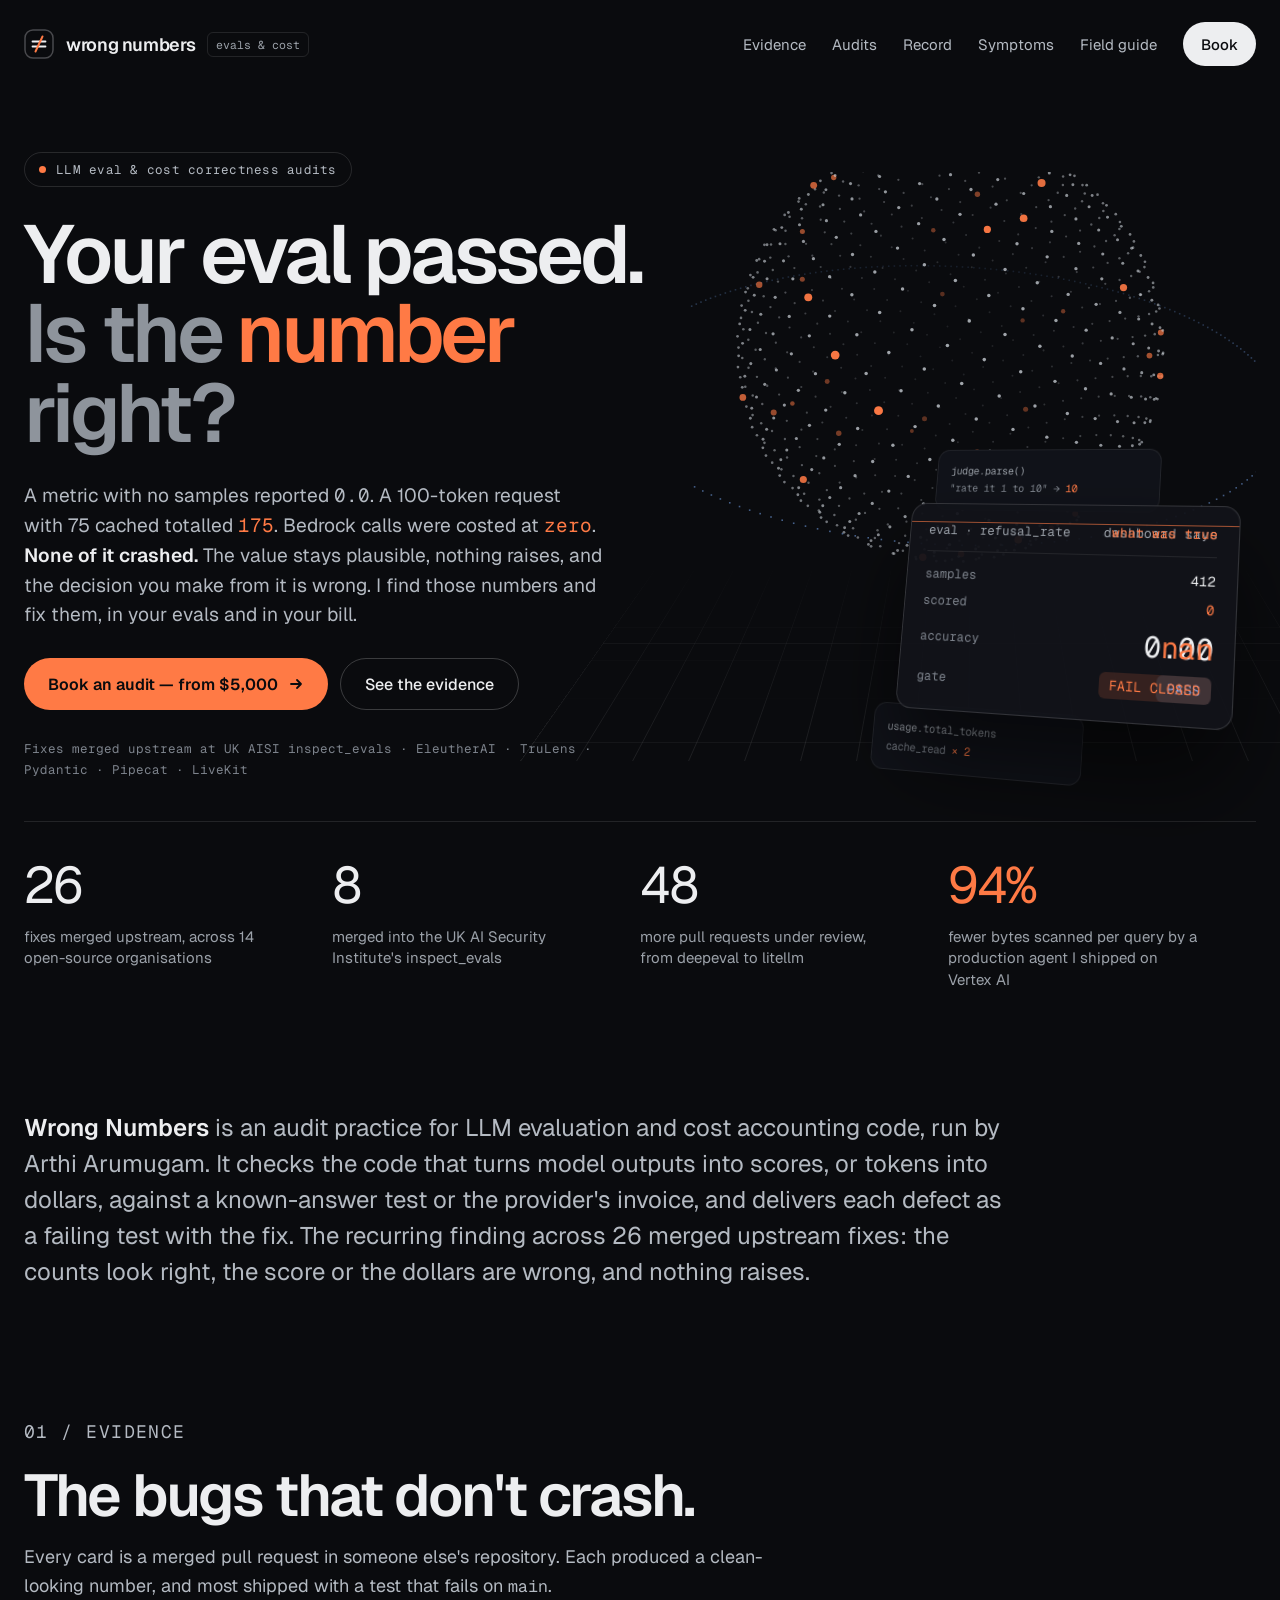
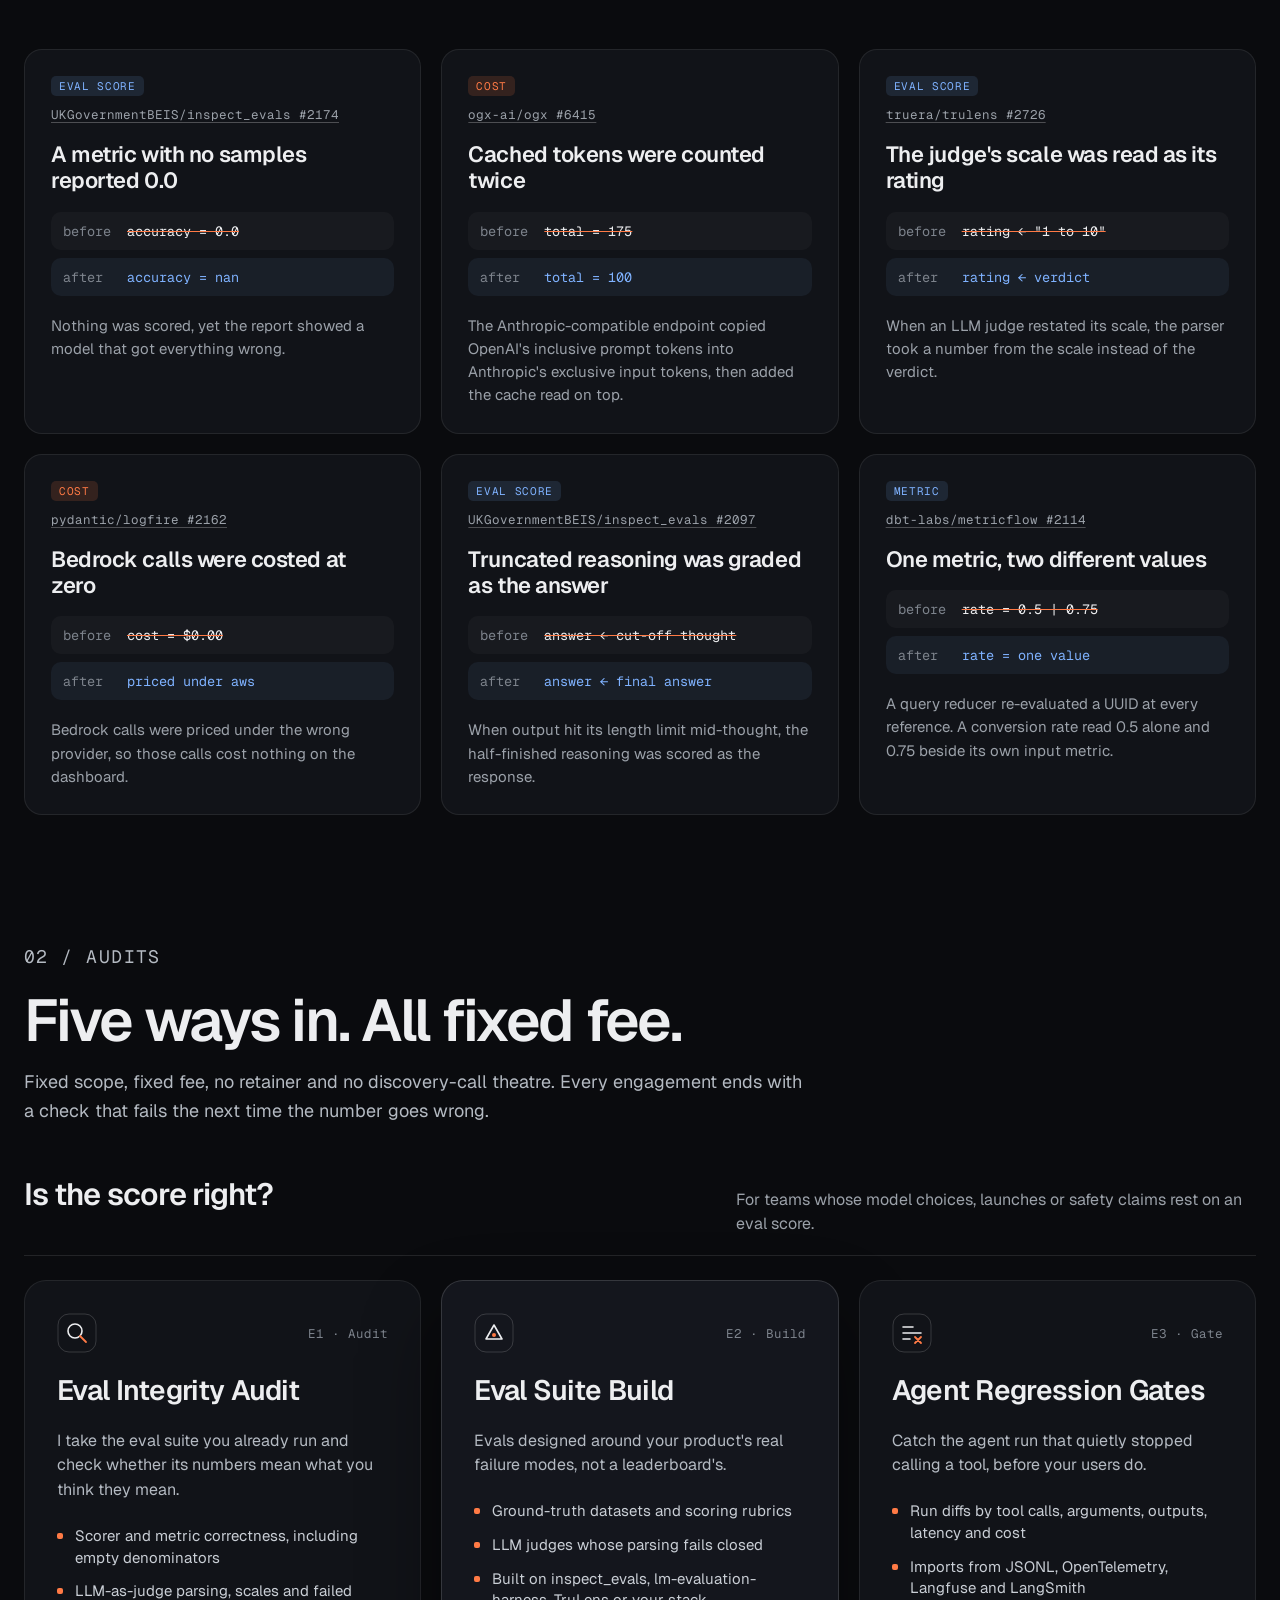
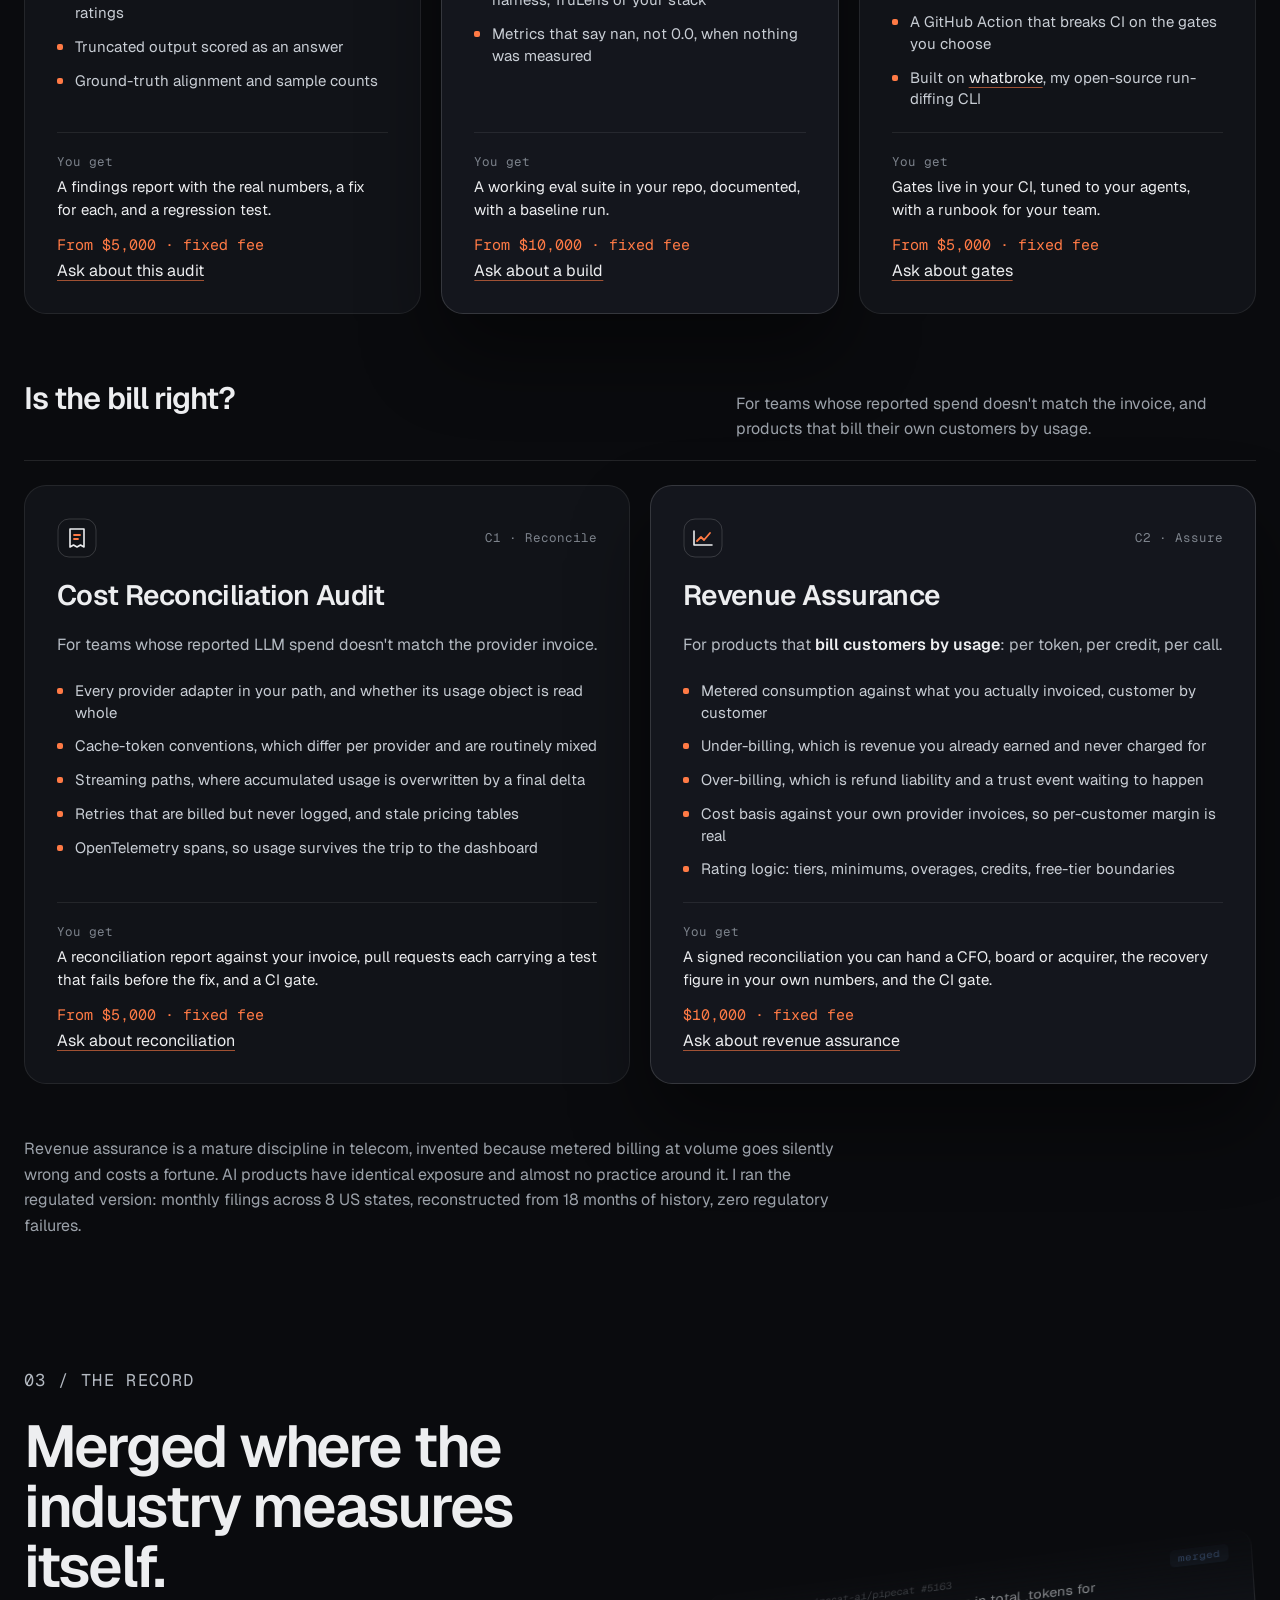
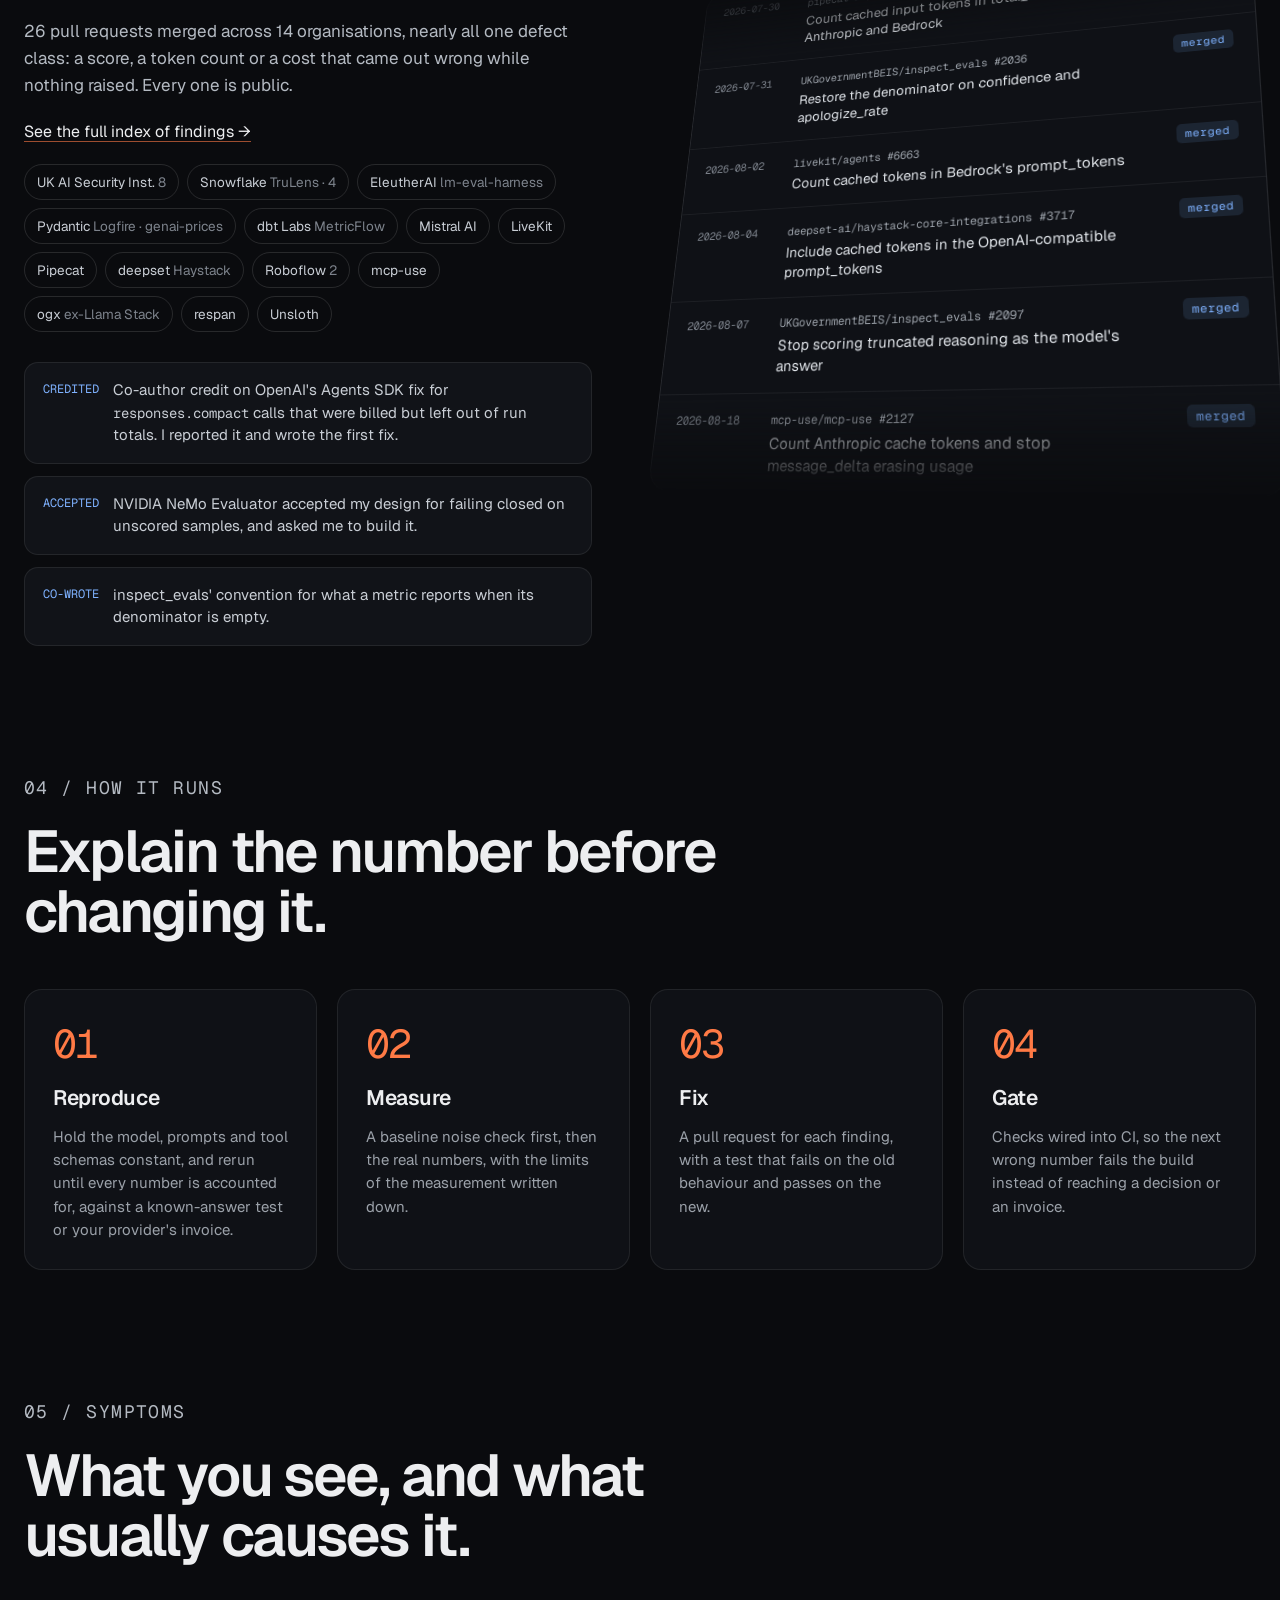
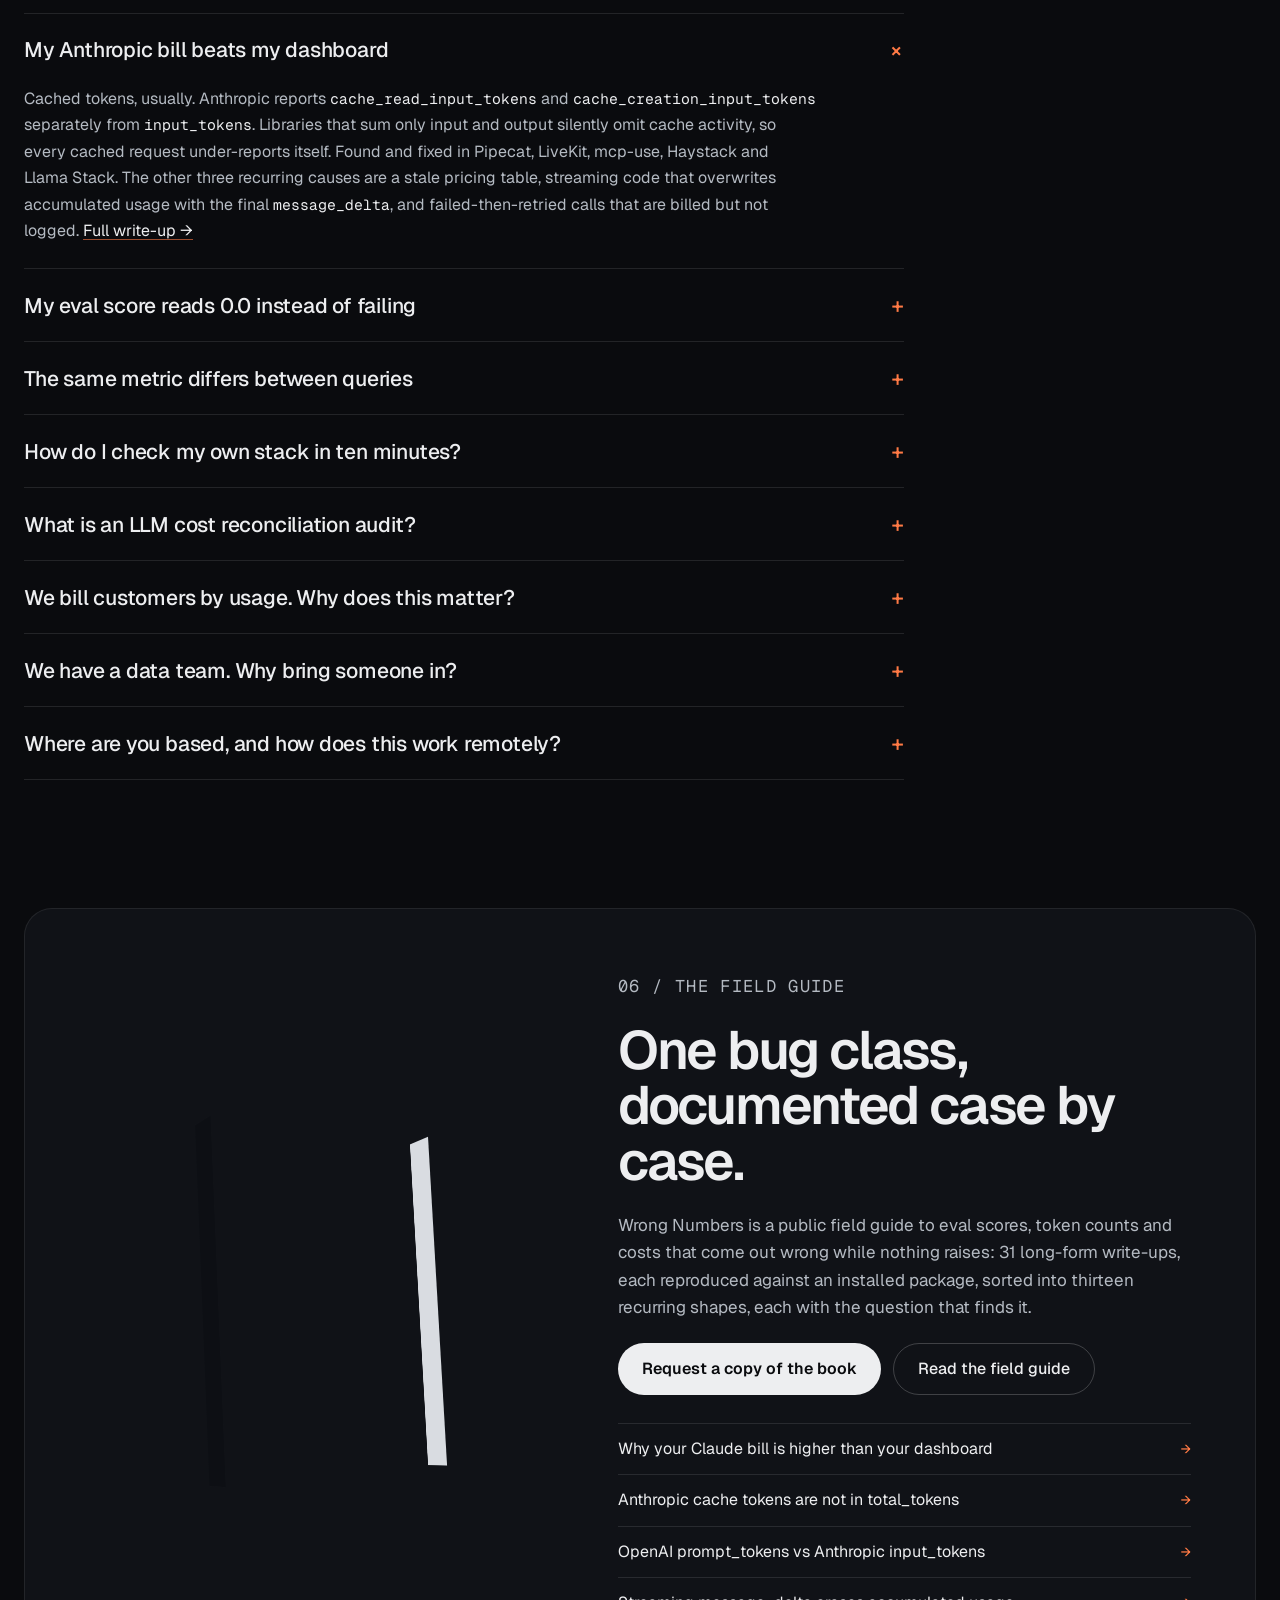
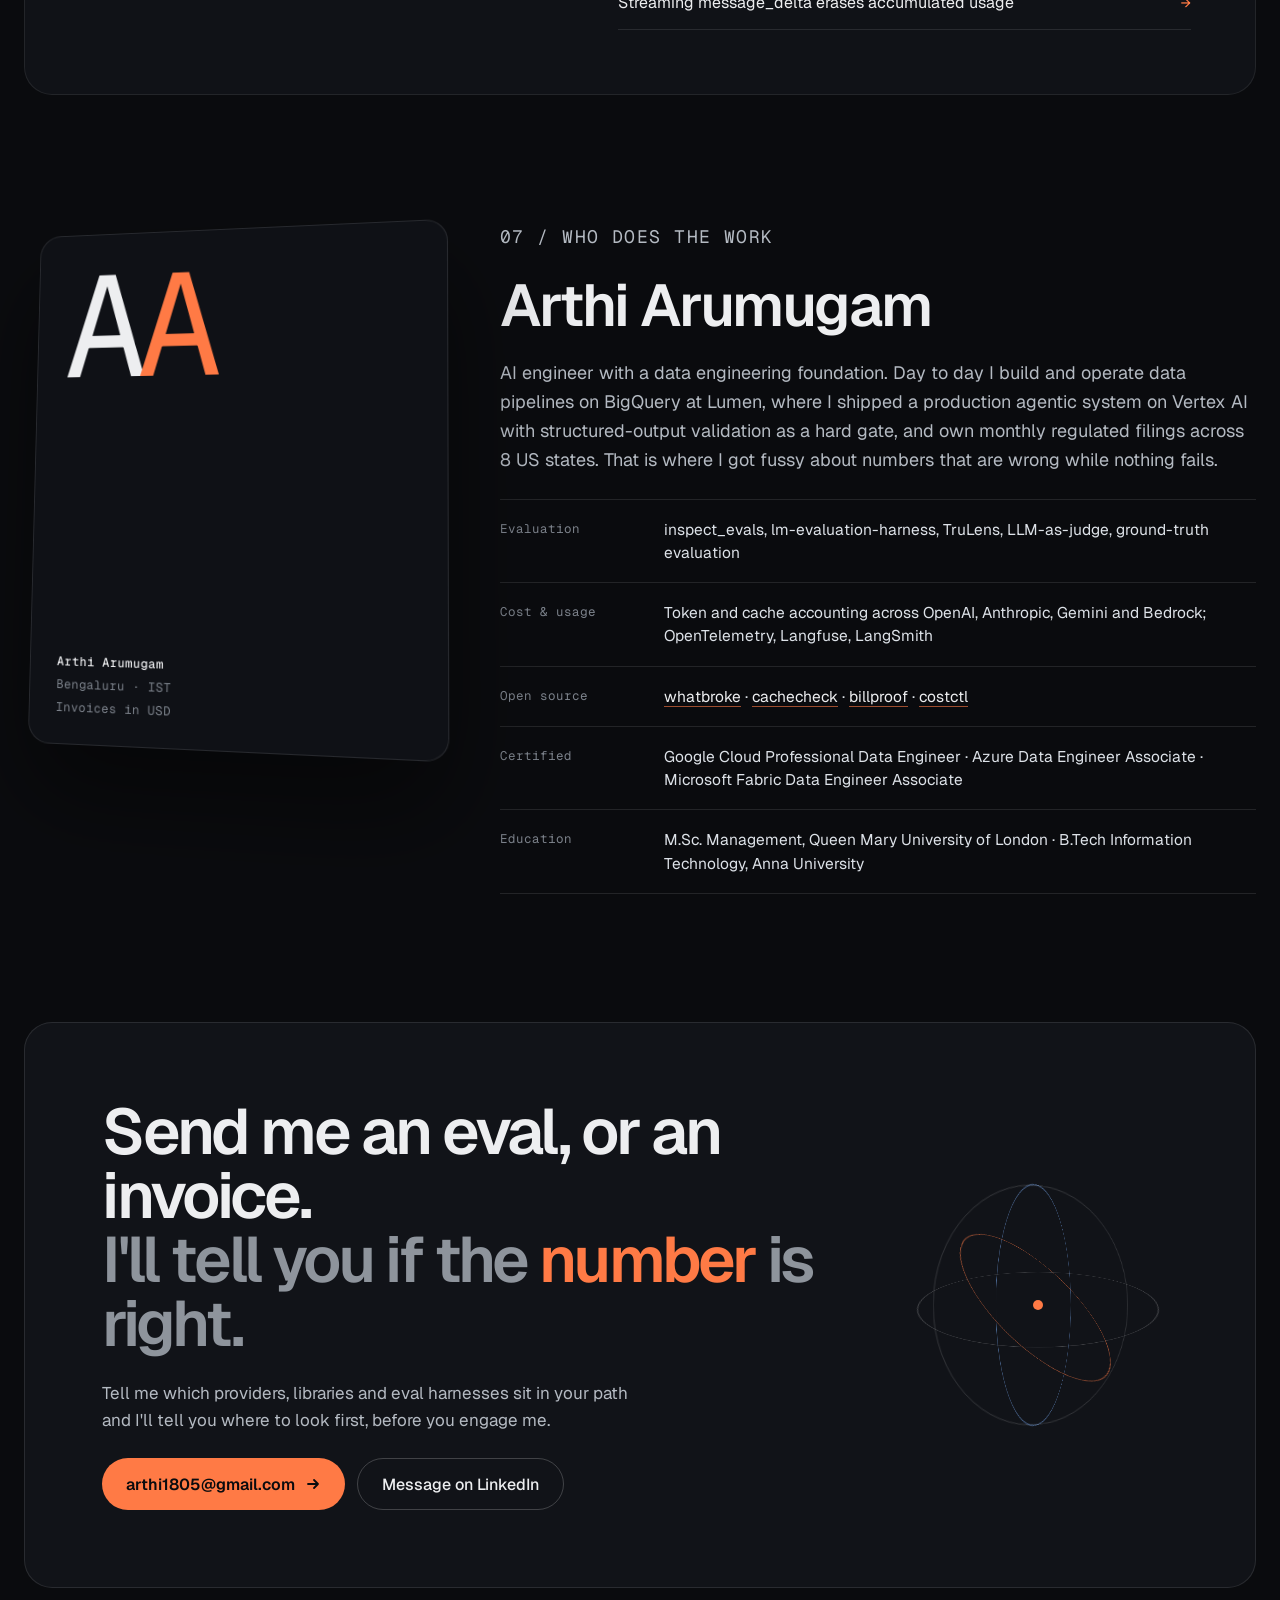
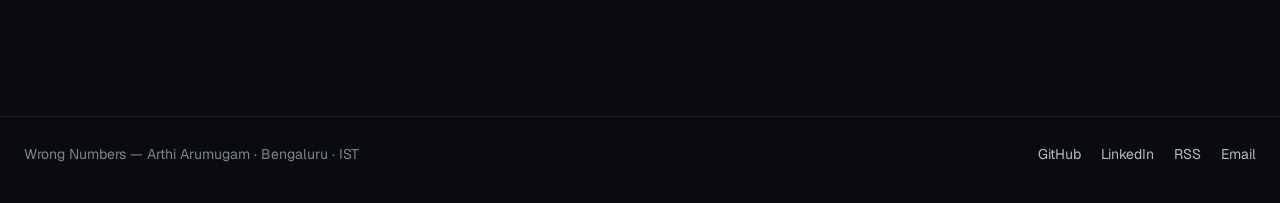
==== commit 16df80bd: "home: 3D redesign with eval and cost audit offers Replace the homepage with the dark 3D design: a sp" ====
--- a/index.html
+++ b/index.html
@@ -5,30 +5,24 @@
 <meta name="viewport" content="width=device-width, initial-scale=1">
 
 <title>LLM Cost &amp; Eval Correctness Audits — Wrong Numbers</title>
-<meta name="description" content="Your Claude bill is bigger than your dashboard says. Usually cached tokens. I find the accounting bug: 24 merged fixes across 13 organisations.">
+<meta name="description" content="Fixed-fee audits of LLM eval scores, token accounting and usage billing. The number looks fine, nothing raises, and it is wrong. 26 merged upstream fixes across 14 organisations.">
 <link rel="canonical" href="https://wrong-numbers.dev/">
+<meta name="theme-color" content="#0A0B0E">
 
 <meta property="og:type" content="website">
 <meta property="og:url" content="https://wrong-numbers.dev/">
 <meta property="og:title" content="LLM Cost &amp; Eval Correctness Audits — Wrong Numbers">
-<meta property="og:description" content="The failure that never crashes: a cost figure or an eval score comes out wrong, the value stays plausible, and nothing raises. I find those. 24 merged fixes across 13 organisations.">
+<meta property="og:description" content="The failure that never crashes: an eval score or a cost figure comes out wrong, the value stays plausible, and nothing raises. I find those. 26 merged fixes across 14 organisations.">
 <meta property="og:site_name" content="Wrong Numbers">
 <meta name="twitter:card" content="summary_large_image">
 <meta name="twitter:title" content="LLM Cost &amp; Eval Correctness Audits — Wrong Numbers">
-<meta name="twitter:description" content="Your token usage doesn't match your invoice. I find the accounting bug.">
+<meta name="twitter:description" content="Your eval passed. Your bill reconciled. Is the number right?">
 
 <link rel="preconnect" href="https://fonts.googleapis.com">
 <link rel="preconnect" href="https://fonts.gstatic.com" crossorigin>
-<link rel="stylesheet" href="https://fonts.googleapis.com/css2?family=Bricolage+Grotesque:opsz,wght@12..96,400..800&family=Space+Grotesk:wght@400;500;700&family=Space+Mono:wght@400;700&display=swap">
+<link rel="stylesheet" href="https://fonts.googleapis.com/css2?family=Geist:wght@400;500;600;700&family=Geist+Mono:wght@400;500&display=swap">
 <link rel="alternate" type="application/rss+xml" title="Wrong Numbers" href="/feed.xml">
-<link rel="stylesheet" href="/styles.css">
-
-<script>
-  try {
-    var t = localStorage.getItem("theme");
-    if (t) document.documentElement.setAttribute("data-theme", t);
-  } catch (e) {}
-</script>
+<link rel="stylesheet" href="/home.css">
 
 <script type="application/ld+json">
 {
@@ -41,11 +35,12 @@
       "jobTitle": "AI and Data Engineer",
       "email": "mailto:arthi1805@gmail.com",
       "url": "https://wrong-numbers.dev/",
-      "sameAs": ["https://github.com/arthi-arumugam-git"],
+      "sameAs": ["https://github.com/arthi-arumugam-git", "https://www.linkedin.com/in/arthi-arumugam-ai-engineer"],
       "address": { "@type": "PostalAddress", "addressLocality": "Bengaluru", "addressCountry": "IN" },
       "knowsAbout": [
         "LLM evaluation correctness", "Token accounting", "LLM cost attribution",
-        "OpenTelemetry semantic conventions", "Benchmark scorer correctness", "FinOps for AI"
+        "OpenTelemetry semantic conventions", "Benchmark scorer correctness", "FinOps for AI",
+        "LLM-as-judge", "Agent regression testing", "Revenue assurance for usage-based billing"
       ]
     },
     {
@@ -54,15 +49,24 @@
       "name": "Wrong Numbers — LLM Cost and Eval Correctness Audits",
       "provider": { "@id": "https://wrong-numbers.dev/#person" },
       "areaServed": "Worldwide",
-      "serviceType": "LLM usage, cost attribution and evaluation correctness auditing",
-      "description": "A fixed-scope audit of your LLM usage accounting and evaluation harness. Deliverable is a reconciliation report plus pull requests, each carrying a test that fails on main.",
+      "serviceType": "LLM evaluation, usage, cost attribution and billing correctness auditing",
+      "description": "Fixed-scope, fixed-fee audits and builds for LLM evaluation harnesses, token and cost accounting, and usage-based billing. Every defect is delivered as a pull request carrying a test that fails before the fix.",
       "hasOfferCatalog": {
         "@type": "OfferCatalog",
         "name": "Audits",
         "itemListElement": [
           { "@type": "Offer", "price": "5000", "priceCurrency": "USD",
-            "name": "Correctness audit",
-            "description": "Fixed-scope audit of LLM usage accounting and evaluation-harness correctness. Reconciliation report, pull requests each carrying a test that fails before the fix, and a CI gate." },
+            "name": "Eval integrity audit",
+            "description": "Checks whether an existing eval suite's numbers mean what the team thinks: scorer and metric correctness including empty denominators, LLM-as-judge parsing and scales, token and cost accounting, ground-truth alignment and sample counts. Findings report with the real numbers, a fix for each, and a regression test." },
+          { "@type": "Offer", "price": "10000", "priceCurrency": "USD",
+            "name": "Eval suite build",
+            "description": "An eval suite designed around a product's real failure modes: ground-truth datasets and rubrics, LLM judges whose parsing fails closed, metrics that report nan rather than 0.0 when nothing was measured, built on inspect_evals, lm-evaluation-harness, TruLens or the client's stack." },
+          { "@type": "Offer", "price": "5000", "priceCurrency": "USD",
+            "name": "Agent regression gates",
+            "description": "CI gates that diff agent runs by tool calls, arguments, outputs, latency and cost, importing from JSONL, OpenTelemetry, Langfuse and LangSmith, and fail the build when a run quietly loses behaviour." },
+          { "@type": "Offer", "price": "5000", "priceCurrency": "USD",
+            "name": "Cost reconciliation audit",
+            "description": "Fixed-scope audit of the code that turns LLM usage into dollars, checked against the provider's own invoice: provider adapters, cache-token conventions, streaming usage, retries and OpenTelemetry spans. Reconciliation report, pull requests each carrying a test that fails before the fix, and a CI gate." },
           { "@type": "Offer", "price": "10000", "priceCurrency": "USD",
             "name": "Revenue assurance",
             "description": "Reconciliation of metered consumption against customer invoices for usage-based AI products. Identifies under-billing and over-billing, verifies cost basis against provider invoices, and produces a signed reconciliation." }
@@ -86,7 +90,7 @@
         {
           "@type": "Question",
           "name": "What does an audit cost?",
-          "acceptedAnswer": { "@type": "Answer", "text": "Two fixed-fee tiers. The correctness audit is 5,000 USD and checks whether your reported LLM usage and eval scores are right. Revenue assurance is 10,000 USD and reconciles what you metered against what you invoiced your customers, including under-billing, over-billing and cost basis." }
+          "acceptedAnswer": { "@type": "Answer", "text": "Every engagement is fixed scope and fixed fee, with no retainer. For evals: an eval integrity audit from 5,000 USD, an eval suite build from 10,000 USD, and agent regression gates from 5,000 USD. For cost and billing: a cost reconciliation audit from 5,000 USD, and revenue assurance at 10,000 USD, which reconciles what you metered against what you invoiced your customers, including under-billing, over-billing and cost basis." }
         }
       ]
     }
@@ -94,305 +98,458 @@
 }
 </script>
 <!-- GEO-JSONLD -->
-<script type="application/ld+json">{"@context": "https://schema.org", "@type": "FAQPage", "mainEntity": [{"@type": "Question", "name": "Why is my Anthropic bill higher than my dashboard says?", "acceptedAnswer": {"@type": "Answer", "text": "In the cases Arthi Arumugam has fixed upstream, the most common cause is that cached tokens were never counted: Anthropic reports cache_read_input_tokens and cache_creation_input_tokens outside input_tokens, so a counter that sums only input and output tokens under-reports every cached request. The other three recurring causes are a stale pricing table, streaming code that overwrites accumulated usage with the final message_delta, and failed-then-retried calls that are billed but not logged."}}, {"@type": "Question", "name": "What is an LLM cost reconciliation audit?", "acceptedAnswer": {"@type": "Answer", "text": "A fixed-price review of the code that turns model usage into dollars, checked against the provider's own invoice or usage report. The deliverable is a set of failing tests, one per defect, each with the fix. Wrong Numbers charges from $5,000 for a codebase and $10,000 for revenue assurance on a product that bills its own customers per token."}}, {"@type": "Question", "name": "How do I check my own stack in ten minutes?", "acceptedAnswer": {"@type": "Answer", "text": "Send one request with a known cache hit and compare three numbers: what your metering recorded, what the provider's usage object returned, and what the provider's cost report shows for that day. If the three disagree, the direction of the gap names the defect. billproof does this comparison automatically for Claude Code, Codex and Gemini CLI transcripts."}}, {"@type": "Question", "name": "Who does the work?", "acceptedAnswer": {"@type": "Answer", "text": "Arthi Arumugam, an AI engineer in Bengaluru with 24 merged upstream fixes in LLM cost and token accounting across inspect_evals (UK AI Security Institute), TruLens (Snowflake), lm-evaluation-harness, Pydantic Logfire and genai-prices, Mistral, LiveKit, Pipecat, deepset, Roboflow and LiteLLM. Every fix is a public pull request linked from this page."}}]}</script>
+<script type="application/ld+json">{"@context": "https://schema.org", "@type": "FAQPage", "mainEntity": [{"@type": "Question", "name": "Why is my Anthropic bill higher than my dashboard says?", "acceptedAnswer": {"@type": "Answer", "text": "In the cases Arthi Arumugam has fixed upstream, the most common cause is that cached tokens were never counted: Anthropic reports cache_read_input_tokens and cache_creation_input_tokens outside input_tokens, so a counter that sums only input and output tokens under-reports every cached request. The other three recurring causes are a stale pricing table, streaming code that overwrites accumulated usage with the final message_delta, and failed-then-retried calls that are billed but not logged."}}, {"@type": "Question", "name": "What is an LLM cost reconciliation audit?", "acceptedAnswer": {"@type": "Answer", "text": "A fixed-price review of the code that turns model usage into dollars, checked against the provider's own invoice or usage report. The deliverable is a set of failing tests, one per defect, each with the fix. Wrong Numbers charges from $5,000 for a codebase and $10,000 for revenue assurance on a product that bills its own customers per token."}}, {"@type": "Question", "name": "How do I check my own stack in ten minutes?", "acceptedAnswer": {"@type": "Answer", "text": "Send one request with a known cache hit and compare three numbers: what your metering recorded, what the provider's usage object returned, and what the provider's cost report shows for that day. If the three disagree, the direction of the gap names the defect. billproof does this comparison automatically for Claude Code, Codex and Gemini CLI transcripts."}}, {"@type": "Question", "name": "Who does the work?", "acceptedAnswer": {"@type": "Answer", "text": "Arthi Arumugam, an AI engineer in Bengaluru with 26 merged upstream fixes in LLM evaluation, cost and token accounting across 14 organisations, including inspect_evals (UK AI Security Institute), TruLens (Snowflake), lm-evaluation-harness, Pydantic Logfire and genai-prices, Mistral, LiveKit, Pipecat, deepset, Roboflow and dbt Labs. Every fix is a public pull request linked from this page."}}]}</script>
 <!-- /GEO-JSONLD -->
-<style>.define p{font-size:1.15rem;line-height:1.55;max-width:70ch}#answers dl{max-width:76ch}#answers dt{font-weight:600;margin-top:1.1rem}#answers dd{margin:.35rem 0 0;line-height:1.55}</style>
 </head>
 
 <body>
 <a class="skip" href="#main">Skip to content</a>
 
-<header class="topbar">
-  <a class="wordmark" href="/">Wrong Numbers</a>
-  <nav aria-label="Primary">
-    <a href="#ledger">Evidence</a>
-    <a href="#audit">Audit</a>
-    <a href="#record">Record</a>
-    <a class="cta-sm" href="mailto:arthi1805@gmail.com?subject=Cost%20reconciliation%20audit">Book</a>
-    <button id="theme" type="button" aria-label="Toggle colour theme">◐</button>
+<header class="wrap nav">
+  <a class="brand" href="/" aria-label="Wrong Numbers, home">
+    <svg width="30" height="30" viewBox="0 0 30 30" fill="none" aria-hidden="true"><rect x="1" y="1" width="28" height="28" rx="8" stroke="#EDEEF0" stroke-opacity=".28" stroke-width="1.5"/><path d="M8.5 12.5h13M8.5 17.5h13" stroke="#EDEEF0" stroke-width="1.8" stroke-linecap="round"/><path d="M18.5 7.5l-7 15" stroke="#FF7A45" stroke-width="2" stroke-linecap="round"/></svg>
+    <span class="brand-name">wrong numbers</span>
+    <span class="brand-tag">evals &amp; cost</span>
+  </a>
+  <nav class="nav-links" aria-label="Primary">
+    <a class="nav-more" href="#ledger">Evidence</a>
+    <a href="#audit">Audits</a>
+    <a class="nav-more" href="#proof">Record</a>
+    <a class="nav-more" href="#faq">Symptoms</a>
+    <a class="nav-more" href="#field-guide">Field guide</a>
+    <a class="btn btn-light" href="mailto:arthi1805@gmail.com?subject=Audit%20enquiry">Book</a>
   </nav>
 </header>
 
 <main id="main">
 
-  <section class="hero">
-    <div class="hero-in">
-      <p class="eyebrow" data-rise>LLM cost &amp; eval correctness audits</p>
-      <h1 data-rise>Your Claude bill is <mark>bigger</mark> than your dashboard says.</h1>
+  <section class="wrap hero" id="top">
+    <div class="hero-copy">
+      <p class="pill" data-rise><span class="pill-dot" aria-hidden="true"></span>LLM eval &amp; cost correctness audits</p>
+      <h1 data-rise>Your eval passed.<span class="dimmed">Is the <span class="accent">number</span> right?</span></h1>
       <p class="lede" data-rise>
-        A 100-token request with 75 cached totalled <span class="num">175</span>.
-        An aggregator under-reported its own cost by <span class="num bad">~7&times;</span>.
-        A sycophancy metric returned <span class="num">0.0</span> on every run, for every model.
-        <strong>None of it crashed.</strong> That's the point — the value stays plausible
-        and nothing raises.
+        A metric with no samples reported <span class="mono">0.0</span>.
+        A 100-token request with 75 cached totalled <span class="mono accent">175</span>.
+        Bedrock calls were costed at <span class="mono accent">zero</span>.
+        <strong>None of it crashed.</strong> The value stays plausible, nothing raises, and the
+        decision you make from it is wrong. I find those numbers and fix them, in your evals and in your bill.
       </p>
       <div class="actions" data-rise>
-        <a class="cta" href="mailto:arthi1805@gmail.com?subject=Cost%20reconciliation%20audit">Book an audit — from $5,000</a>
-        <a class="ghost" href="#ledger">See the evidence</a>
-      </div>
-    </div>
-  </section>
-
-  <section id="what" class="define">
-    <div class="wrap">
-      <p><strong>Wrong Numbers</strong> is an audit practice for LLM cost accounting and evaluation code, run by Arthi Arumugam. It checks the code that turns tokens into dollars, or model outputs into scores, against the provider's invoice or a known-answer test, and delivers each defect as a failing test with the fix. The recurring finding across 24 merged upstream fixes: the counts are right, the dollars are wrong, and nothing raises.</p>
-    </div>
-  </section>
-
-  <section id="ledger">
-    <div class="wrap">
-      <h2>Defects found &amp; fixed</h2>
-      <p class="note">
-        Every card is a merged pull request in someone else's repository. Each shipped with a
-        test that fails on <code>main</code>. <strong>24 across 13 organisations.</strong>
-      </p>
-
-      <ol class="ledger">
-        <li data-rise>
-          <div class="org">Meta Llama Stack <span class="tag">now ogx</span></div>
-          <p class="defect">The Anthropic-compatible endpoint copied OpenAI's <em>inclusive</em> prompt tokens into Anthropic's <em>exclusive</em> input tokens, and also added the cache read.</p>
-          <p class="effect">A 100-token request with 75 cached totalled <span class="num bad">175</span>.</p>
-        </li>
-        <li data-rise>
-          <div class="org">Nous Research</div>
-          <p class="defect">An auxiliary usage shim dropped <code>cache_read</code> and <code>cache_creation</code> tokens before they reached the aggregator.</p>
-          <p class="effect">Mixture-of-agents cost under-reported by <span class="num bad">~7&times;</span>.</p>
-        </li>
-        <li data-rise>
-          <div class="org">UK AI Security Institute <span class="tag">8 merged</span></div>
-          <p class="defect">A sycophancy metric lost its denominator. A stereotype score was built from samples that were never scored. A harm benchmark scored a model that refused every task identically to one that attempted everything and failed.</p>
-          <p class="effect">Metrics returning <span class="num">0.0</span> where they had measured nothing. I then co-wrote the repo's convention for an empty denominator.</p>
-        </li>
-        <li data-rise>
-          <div class="org">dbt Labs <span class="tag">MetricFlow</span></div>
-          <p class="defect">A query reducer with no notion of determinism re-evaluated a UUID at every reference, so every row landed in its own partition and de-duplication kept what it existed to remove.</p>
-          <p class="effect">A conversion rate read <span class="num">0.5</span> alone and <span class="num bad">0.75</span> beside its own input metric.</p>
-        </li>
-        <li data-rise>
-          <div class="org">Pydantic <span class="tag">Logfire</span></div>
-          <p class="defect">Missing Bedrock prices for Writer Palmyra; Bedrock calls priced under the wrong provider.</p>
-          <p class="effect">Those calls costed at <span class="num bad">zero</span>.</p>
-        </li>
-        <li data-rise>
-          <div class="org">OpenAI <span class="tag">co-author credit</span></div>
-          <p class="defect">Every <code>responses.compact</code> call in the Agents SDK was billed but left out of run totals.</p>
-          <p class="effect">I wrote the first fix; an OpenAI engineer's superseding patch shipped with my credit as co-author.</p>
-        </li>
-      </ol>
-    </div>
-  </section>
-
-  <section id="audit">
-    <div class="wrap">
-      <h2>Two ways in</h2>
-      <p class="note">
-        Both fixed scope, fixed fee, no retainer and no discovery-call theatre. The first tells you
-        whether your numbers are right. The second tells you whether you are <strong>charging your
-        customers</strong> correctly.
-      </p>
-      <div class="cols">
-
-        <div class="slab tier" data-rise>
-          <div class="tier-head">
-            <span class="tier-name">Correctness audit</span>
-            <span class="tier-fig">$5,000</span>
-          </div>
-          <p class="tier-for">For teams whose reported LLM spend doesn't match the provider invoice.</p>
+        <a class="btn btn-accent" href="mailto:arthi1805@gmail.com?subject=Audit%20enquiry">Book an audit — from $5,000<svg width="16" height="16" viewBox="0 0 16 16" fill="none" aria-hidden="true"><path d="M3 8h10M9 4l4 4-4 4" stroke="#0A0B0E" stroke-width="1.8" stroke-linecap="round" stroke-linejoin="round"/></svg></a>
+        <a class="btn btn-ghost" href="#ledger">See the evidence</a>
+      </div>
+      <p class="trust" data-rise>Fixes merged upstream at UK AISI inspect_evals · EleutherAI · TruLens · Pydantic · Pipecat · LiveKit</p>
+    </div>
+
+    <div class="scene">
+      <div class="floor" aria-hidden="true"></div>
+      <canvas id="sphere" aria-hidden="true"></canvas>
+      <div class="stack">
+        <div class="ghost-card ghost-a" aria-hidden="true">
+          <div class="k">judge.parse()</div>
+          <div>"rate it 1 to 10" → <span class="accent">10</span></div>
+        </div>
+        <div class="ghost-card ghost-b" aria-hidden="true">
+          <div class="k">usage.total_tokens</div>
+          <div>cache_read <span class="accent">× 2</span></div>
+        </div>
+        <div class="report" role="img" aria-label="Example eval report: the dashboard shows accuracy 0.00 and a passing gate, but no samples were scored, so the true value is nan and the gate should fail closed">
+          <div class="scan"></div>
+          <div class="report-head">
+            <span>eval · refusal_rate</span>
+            <span class="flip flip-label"><span class="was">dashboard says</span><span class="is">what was true</span></span>
+          </div>
+          <div class="report-rows">
+            <div class="row"><span>samples</span><span>412</span></div>
+            <div class="row"><span>scored</span><span class="accent">0</span></div>
+            <div class="row"><span>accuracy</span><span class="flip flip-big"><span class="was">0.00</span><span class="is">nan</span></span></div>
+            <div class="row"><span>gate</span><span class="flip flip-gate"><span class="was badge badge-pass">PASS</span><span class="is badge badge-fail">FAIL CLOSED</span></span></div>
+          </div>
+        </div>
+      </div>
+    </div>
+  </section>
+
+  <section class="wrap" aria-label="Track record">
+    <div class="stats">
+      <div class="stat" data-rise><span class="stat-n">26</span><span class="stat-t">fixes merged upstream, across 14 open-source organisations</span></div>
+      <div class="stat" data-rise><span class="stat-n">8</span><span class="stat-t">merged into the UK AI Security Institute's inspect_evals</span></div>
+      <div class="stat" data-rise><span class="stat-n">48</span><span class="stat-t">more pull requests under review, from deepeval to litellm</span></div>
+      <div class="stat" data-rise><span class="stat-n accent">94%</span><span class="stat-t">fewer bytes scanned per query by a production agent I shipped on Vertex AI</span></div>
+    </div>
+  </section>
+
+  <section id="what" class="wrap define">
+    <p data-rise><strong>Wrong Numbers</strong> is an audit practice for LLM evaluation and cost accounting code, run by Arthi Arumugam. It checks the code that turns model outputs into scores, or tokens into dollars, against a known-answer test or the provider's invoice, and delivers each defect as a failing test with the fix. The recurring finding across 26 merged upstream fixes: the counts look right, the score or the dollars are wrong, and nothing raises.</p>
+  </section>
+
+  <section id="ledger" class="wrap section">
+    <div class="section-head" data-rise>
+      <p class="kicker">01 / Evidence</p>
+      <h2>The bugs that don't crash.</h2>
+      <p>Every card is a merged pull request in someone else's repository. Each produced a clean-looking number, and most shipped with a test that fails on <code>main</code>.</p>
+    </div>
+    <div class="grid">
+      <article class="defect tilt">
+        <div class="defect-top"><a class="repo-link" href="https://github.com/UKGovernmentBEIS/inspect_evals/pull/2174">UKGovernmentBEIS/inspect_evals #2174</a><span class="kind kind-eval">eval score</span></div>
+        <h3>A metric with no samples reported 0.0</h3>
+        <div class="diff"><div class="before"><span>before</span><span>accuracy = 0.0</span></div><div class="after"><span>after</span><span>accuracy = nan</span></div></div>
+        <p>Nothing was scored, yet the report showed a model that got everything wrong.</p>
+      </article>
+      <article class="defect tilt">
+        <div class="defect-top"><a class="repo-link" href="https://github.com/ogx-ai/ogx/pull/6415">ogx-ai/ogx #6415</a><span class="kind kind-cost">cost</span></div>
+        <h3>Cached tokens were counted twice</h3>
+        <div class="diff"><div class="before"><span>before</span><span>total = 175</span></div><div class="after"><span>after</span><span>total = 100</span></div></div>
+        <p>The Anthropic-compatible endpoint copied OpenAI's inclusive prompt tokens into Anthropic's exclusive input tokens, then added the cache read on top.</p>
+      </article>
+      <article class="defect tilt">
+        <div class="defect-top"><a class="repo-link" href="https://github.com/truera/trulens/pull/2726">truera/trulens #2726</a><span class="kind kind-eval">eval score</span></div>
+        <h3>The judge's scale was read as its rating</h3>
+        <div class="diff"><div class="before"><span>before</span><span>rating ← "1 to 10"</span></div><div class="after"><span>after</span><span>rating ← verdict</span></div></div>
+        <p>When an LLM judge restated its scale, the parser took a number from the scale instead of the verdict.</p>
+      </article>
+      <article class="defect tilt">
+        <div class="defect-top"><a class="repo-link" href="https://github.com/pydantic/logfire/pull/2162">pydantic/logfire #2162</a><span class="kind kind-cost">cost</span></div>
+        <h3>Bedrock calls were costed at zero</h3>
+        <div class="diff"><div class="before"><span>before</span><span>cost = $0.00</span></div><div class="after"><span>after</span><span>priced under aws</span></div></div>
+        <p>Bedrock calls were priced under the wrong provider, so those calls cost nothing on the dashboard.</p>
+      </article>
+      <article class="defect tilt">
+        <div class="defect-top"><a class="repo-link" href="https://github.com/UKGovernmentBEIS/inspect_evals/pull/2097">UKGovernmentBEIS/inspect_evals #2097</a><span class="kind kind-eval">eval score</span></div>
+        <h3>Truncated reasoning was graded as the answer</h3>
+        <div class="diff"><div class="before"><span>before</span><span>answer ← cut-off thought</span></div><div class="after"><span>after</span><span>answer ← final answer</span></div></div>
+        <p>When output hit its length limit mid-thought, the half-finished reasoning was scored as the response.</p>
+      </article>
+      <article class="defect tilt">
+        <div class="defect-top"><a class="repo-link" href="https://github.com/dbt-labs/metricflow/pull/2114">dbt-labs/metricflow #2114</a><span class="kind kind-eval">metric</span></div>
+        <h3>One metric, two different values</h3>
+        <div class="diff"><div class="before"><span>before</span><span>rate = 0.5 | 0.75</span></div><div class="after"><span>after</span><span>rate = one value</span></div></div>
+        <p>A query reducer re-evaluated a UUID at every reference. A conversion rate read 0.5 alone and 0.75 beside its own input metric.</p>
+      </article>
+    </div>
+  </section>
+
+  <section id="audit" class="wrap section">
+    <div class="section-head" data-rise>
+      <p class="kicker">02 / Audits</p>
+      <h2>Five ways in. All fixed fee.</h2>
+      <p>Fixed scope, fixed fee, no retainer and no discovery-call theatre. Every engagement ends with a check that fails the next time the number goes wrong.</p>
+    </div>
+
+    <div class="track" data-rise>
+      <div class="track-head">
+        <h3>Is the score right?</h3>
+        <p>For teams whose model choices, launches or safety claims rest on an eval score.</p>
+      </div>
+      <div class="offers">
+        <article class="offer tilt">
+          <div class="offer-top"><svg width="40" height="40" viewBox="0 0 40 40" fill="none" aria-hidden="true"><rect x="1" y="1" width="38" height="38" rx="11" stroke="rgba(255,255,255,.16)"/><circle cx="18" cy="18" r="7" stroke="#EDEEF0" stroke-width="1.6"/><path d="M23 23l6 6" stroke="#FF7A45" stroke-width="1.8" stroke-linecap="round"/></svg><span class="offer-code">E1 · Audit</span></div>
+          <h4>Eval Integrity Audit</h4>
+          <p class="offer-for">I take the eval suite you already run and check whether its numbers mean what you think they mean.</p>
+          <ul class="ticks">
+            <li>Scorer and metric correctness, including empty denominators</li>
+            <li>LLM-as-judge parsing, scales and failed ratings</li>
+            <li>Truncated output scored as an answer</li>
+            <li>Ground-truth alignment and sample counts</li>
+          </ul>
+          <div class="offer-foot">
+            <span class="label">You get</span>
+            <span class="get">A findings report with the real numbers, a fix for each, and a regression test.</span>
+            <span class="price">From $5,000 · fixed fee</span>
+            <a class="text-link" href="mailto:arthi1805@gmail.com?subject=Eval%20integrity%20audit">Ask about this audit</a>
+          </div>
+        </article>
+        <article class="offer offer-hi tilt">
+          <div class="offer-top"><svg width="40" height="40" viewBox="0 0 40 40" fill="none" aria-hidden="true"><rect x="1" y="1" width="38" height="38" rx="11" stroke="rgba(255,255,255,.16)"/><path d="M12 26l8-14 8 14z" stroke="#EDEEF0" stroke-width="1.6" stroke-linejoin="round"/><circle cx="20" cy="22" r="2" fill="#FF7A45"/></svg><span class="offer-code">E2 · Build</span></div>
+          <h4>Eval Suite Build</h4>
+          <p class="offer-for">Evals designed around your product's real failure modes, not a leaderboard's.</p>
+          <ul class="ticks">
+            <li>Ground-truth datasets and scoring rubrics</li>
+            <li>LLM judges whose parsing fails closed</li>
+            <li>Built on inspect_evals, lm-evaluation-harness, TruLens or your stack</li>
+            <li>Metrics that say nan, not 0.0, when nothing was measured</li>
+          </ul>
+          <div class="offer-foot">
+            <span class="label">You get</span>
+            <span class="get">A working eval suite in your repo, documented, with a baseline run.</span>
+            <span class="price">From $10,000 · fixed fee</span>
+            <a class="text-link" href="mailto:arthi1805@gmail.com?subject=Eval%20suite%20build">Ask about a build</a>
+          </div>
+        </article>
+        <article class="offer tilt">
+          <div class="offer-top"><svg width="40" height="40" viewBox="0 0 40 40" fill="none" aria-hidden="true"><rect x="1" y="1" width="38" height="38" rx="11" stroke="rgba(255,255,255,.16)"/><path d="M11 14h10M11 20h18M11 26h7" stroke="#EDEEF0" stroke-width="1.6" stroke-linecap="round"/><path d="M23 24l6 6M29 24l-6 6" stroke="#FF7A45" stroke-width="1.8" stroke-linecap="round"/></svg><span class="offer-code">E3 · Gate</span></div>
+          <h4>Agent Regression Gates</h4>
+          <p class="offer-for">Catch the agent run that quietly stopped calling a tool, before your users do.</p>
+          <ul class="ticks">
+            <li>Run diffs by tool calls, arguments, outputs, latency and cost</li>
+            <li>Imports from JSONL, OpenTelemetry, Langfuse and LangSmith</li>
+            <li>A GitHub Action that breaks CI on the gates you choose</li>
+            <li><span>Built on <a class="text-link" href="https://github.com/arthi-arumugam-git/whatbroke">whatbroke</a>, my open-source run-diffing CLI</span></li>
+          </ul>
+          <div class="offer-foot">
+            <span class="label">You get</span>
+            <span class="get">Gates live in your CI, tuned to your agents, with a runbook for your team.</span>
+            <span class="price">From $5,000 · fixed fee</span>
+            <a class="text-link" href="mailto:arthi1805@gmail.com?subject=Agent%20regression%20gates">Ask about gates</a>
+          </div>
+        </article>
+      </div>
+    </div>
+
+    <div class="track" data-rise>
+      <div class="track-head">
+        <h3>Is the bill right?</h3>
+        <p>For teams whose reported spend doesn't match the invoice, and products that bill their own customers by usage.</p>
+      </div>
+      <div class="offers">
+        <article class="offer tilt">
+          <div class="offer-top"><svg width="40" height="40" viewBox="0 0 40 40" fill="none" aria-hidden="true"><rect x="1" y="1" width="38" height="38" rx="11" stroke="rgba(255,255,255,.16)"/><path d="M13 11h14v18l-3.5-2-3.5 2-3.5-2-3.5 2z" stroke="#EDEEF0" stroke-width="1.6" stroke-linejoin="round"/><path d="M17 17h6M17 21h4" stroke="#FF7A45" stroke-width="1.8" stroke-linecap="round"/></svg><span class="offer-code">C1 · Reconcile</span></div>
+          <h4>Cost Reconciliation Audit</h4>
+          <p class="offer-for">For teams whose reported LLM spend doesn't match the provider invoice.</p>
           <ul class="ticks">
             <li>Every provider adapter in your path, and whether its usage object is read whole</li>
             <li>Cache-token conventions, which differ per provider and are routinely mixed</li>
             <li>Streaming paths, where accumulated usage is overwritten by a final delta</li>
-            <li>Eval scorers: empty denominators, truncated output scored as an answer</li>
+            <li>Retries that are billed but never logged, and stale pricing tables</li>
             <li>OpenTelemetry spans, so usage survives the trip to the dashboard</li>
-            <li><strong>You get:</strong> a reconciliation report, pull requests each carrying a test that fails before the fix, and a CI gate</li>
           </ul>
-        </div>
-
-        <div class="slab tier tier-hi" data-rise>
-          <div class="tier-head">
-            <span class="tier-name">Revenue assurance</span>
-            <span class="tier-fig">$10,000</span>
-          </div>
-          <p class="tier-for">For products that <strong>bill customers by usage</strong> — per token, per credit, per call.</p>
+          <div class="offer-foot">
+            <span class="label">You get</span>
+            <span class="get">A reconciliation report against your invoice, pull requests each carrying a test that fails before the fix, and a CI gate.</span>
+            <span class="price">From $5,000 · fixed fee</span>
+            <a class="text-link" href="mailto:arthi1805@gmail.com?subject=Cost%20reconciliation%20audit">Ask about reconciliation</a>
+          </div>
+        </article>
+        <article class="offer offer-hi tilt">
+          <div class="offer-top"><svg width="40" height="40" viewBox="0 0 40 40" fill="none" aria-hidden="true"><rect x="1" y="1" width="38" height="38" rx="11" stroke="rgba(255,255,255,.16)"/><path d="M11 27V13M11 27h18" stroke="#EDEEF0" stroke-width="1.6" stroke-linecap="round"/><path d="M14 23l4-4 3 3 6-7" stroke="#FF7A45" stroke-width="1.8" stroke-linecap="round" stroke-linejoin="round"/></svg><span class="offer-code">C2 · Assure</span></div>
+          <h4>Revenue Assurance</h4>
+          <p class="offer-for">For products that <strong>bill customers by usage</strong>: per token, per credit, per call.</p>
           <ul class="ticks">
             <li>Metered consumption against what you actually invoiced, customer by customer</li>
             <li>Under-billing, which is revenue you already earned and never charged for</li>
             <li>Over-billing, which is refund liability and a trust event waiting to happen</li>
             <li>Cost basis against your own provider invoices, so per-customer margin is real</li>
             <li>Rating logic: tiers, minimums, overages, credits, free-tier boundaries</li>
-            <li><strong>You get:</strong> a signed reconciliation you can hand a CFO, board or acquirer, the recovery figure in your own numbers, and the CI gate</li>
           </ul>
-        </div>
-
-      </div>
-      <p class="note" style="margin-top:2rem">
-        Revenue assurance is a mature discipline in telecom, invented because metered billing at volume
-        goes silently wrong and costs a fortune. AI products have identical exposure and almost no
-        practice around it. I ran the regulated version: monthly filings across 8 US states, reconstructed
-        from 18 months of history, zero regulatory failures.
-      </p>
-    </div>
-  </section>
-
-  <section id="record">
-    <div class="wrap">
-      <h2>The record</h2>
-      <p class="note">
-        24 substantive merged pull requests across 13 organisations, nearly all one defect
-        class. Verifiable on <a href="https://github.com/arthi-arumugam-git">GitHub</a>.
-      </p>
-      <ul class="orgs">
-        <li>UK AI Security Inst. <span>8</span></li>
-        <li>Snowflake <span class="muted">TruLens · 3</span></li>
-        <li>EleutherAI <span class="muted">lm-eval-harness</span></li>
-        <li>Pydantic <span class="muted">Logfire</span></li>
-        <li>dbt Labs <span class="muted">MetricFlow</span></li>
-        <li>Mistral AI <span class="muted">mistral-common</span></li>
-        <li>LiveKit <span class="muted">agents</span></li>
-        <li>Pipecat <span class="muted">Daily</span></li>
-        <li>deepset <span class="muted">Haystack</span></li>
-        <li>Roboflow <span class="muted">2</span></li>
-        <li>mcp-use <span class="muted">agent</span></li>
-        <li>ogx <span class="muted">ex-Llama Stack</span></li>
-        <li>respan <span class="muted">vertexai</span></li>
-      </ul>
-      <p class="note">
-        Day to day I build and operate data pipelines on BigQuery at Lumen, where query
-        optimisation cut bytes scanned per query by <strong>94%</strong> — 565&nbsp;MB to 35&nbsp;MB —
-        and where I own monthly regulated filings across 8 US states. That is where I got fussy
-        about numbers that are wrong while nothing fails.
-      </p>
-    </div>
-  </section>
-
-  <section id="faq">
-    <div class="wrap">
-      <h2>Symptoms</h2>
-
+          <div class="offer-foot">
+            <span class="label">You get</span>
+            <span class="get">A signed reconciliation you can hand a CFO, board or acquirer, the recovery figure in your own numbers, and the CI gate.</span>
+            <span class="price">$10,000 · fixed fee</span>
+            <a class="text-link" href="mailto:arthi1805@gmail.com?subject=Revenue%20assurance">Ask about revenue assurance</a>
+          </div>
+        </article>
+      </div>
+      <p class="services-note">Revenue assurance is a mature discipline in telecom, invented because metered billing at volume goes silently wrong and costs a fortune. AI products have identical exposure and almost no practice around it. I ran the regulated version: monthly filings across 8 US states, reconstructed from 18 months of history, zero regulatory failures.</p>
+    </div>
+  </section>
+
+  <section id="proof" class="wrap section">
+    <div class="proof">
+      <div class="proof-copy" data-rise>
+        <p class="kicker">03 / The record</p>
+        <h2>Merged where the industry measures itself.</h2>
+        <p>26 pull requests merged across 14 organisations, nearly all one defect class: a score, a token count or a cost that came out wrong while nothing raised. Every one is public.</p>
+        <a class="text-link" href="https://github.com/arthi-arumugam-git/wrong-numbers">See the full index of findings →</a>
+        <ul class="chips" aria-label="Organisations with merged fixes">
+          <li>UK AI Security Inst. <span>8</span></li>
+          <li>Snowflake <span>TruLens · 4</span></li>
+          <li>EleutherAI <span>lm-eval-harness</span></li>
+          <li>Pydantic <span>Logfire · genai-prices</span></li>
+          <li>dbt Labs <span>MetricFlow</span></li>
+          <li>Mistral AI</li>
+          <li>LiveKit</li>
+          <li>Pipecat</li>
+          <li>deepset <span>Haystack</span></li>
+          <li>Roboflow <span>2</span></li>
+          <li>mcp-use</li>
+          <li>ogx <span>ex-Llama Stack</span></li>
+          <li>respan</li>
+          <li>Unsloth</li>
+        </ul>
+        <div class="notes">
+          <div class="note-card"><span class="tag">CREDITED</span><p>Co-author credit on OpenAI's Agents SDK fix for <code>responses.compact</code> calls that were billed but left out of run totals. I reported it and wrote the first fix.</p></div>
+          <div class="note-card"><span class="tag">ACCEPTED</span><p>NVIDIA NeMo Evaluator accepted my design for failing closed on unscored samples, and asked me to build it.</p></div>
+          <div class="note-card"><span class="tag">CO-WROTE</span><p>inspect_evals' convention for what a metric reports when its denominator is empty.</p></div>
+        </div>
+      </div>
+
+      <div class="ledger-wrap">
+        <div class="ledger">
+          <div class="ledger-track">
+            <ol aria-label="Selected merged pull requests">
+              <li><span class="date">2026-07-30</span><span class="what"><span class="repo">pipecat-ai/pipecat #5163</span><a class="title" href="https://github.com/pipecat-ai/pipecat/pull/5163">Count cached input tokens in total_tokens for Anthropic and Bedrock</a></span><span class="merged">merged</span></li>
+              <li><span class="date">2026-07-31</span><span class="what"><span class="repo">UKGovernmentBEIS/inspect_evals #2036</span><a class="title" href="https://github.com/UKGovernmentBEIS/inspect_evals/pull/2036">Restore the denominator on confidence and apologize_rate</a></span><span class="merged">merged</span></li>
+              <li><span class="date">2026-08-02</span><span class="what"><span class="repo">livekit/agents #6663</span><a class="title" href="https://github.com/livekit/agents/pull/6663">Count cached tokens in Bedrock's prompt_tokens</a></span><span class="merged">merged</span></li>
+              <li><span class="date">2026-08-04</span><span class="what"><span class="repo">deepset-ai/haystack-core-integrations #3717</span><a class="title" href="https://github.com/deepset-ai/haystack-core-integrations/pull/3717">Include cached tokens in the OpenAI-compatible prompt_tokens</a></span><span class="merged">merged</span></li>
+              <li><span class="date">2026-08-07</span><span class="what"><span class="repo">UKGovernmentBEIS/inspect_evals #2097</span><a class="title" href="https://github.com/UKGovernmentBEIS/inspect_evals/pull/2097">Stop scoring truncated reasoning as the model's answer</a></span><span class="merged">merged</span></li>
+              <li><span class="date">2026-08-18</span><span class="what"><span class="repo">mcp-use/mcp-use #2127</span><a class="title" href="https://github.com/mcp-use/mcp-use/pull/2127">Count Anthropic cache tokens and stop message_delta erasing usage</a></span><span class="merged">merged</span></li>
+              <li><span class="date">2026-08-19</span><span class="what"><span class="repo">UKGovernmentBEIS/inspect_evals #2123</span><a class="title" href="https://github.com/UKGovernmentBEIS/inspect_evals/pull/2123">Stop reporting a stereotype score built from samples that were never scored</a></span><span class="merged">merged</span></li>
+              <li><span class="date">2026-08-19</span><span class="what"><span class="repo">ogx-ai/ogx #6415</span><a class="title" href="https://github.com/ogx-ai/ogx/pull/6415">Stop counting cached tokens twice in the Anthropic-compat usage</a></span><span class="merged">merged</span></li>
+              <li><span class="date">2026-08-21</span><span class="what"><span class="repo">UKGovernmentBEIS/inspect_evals #2174</span><a class="title" href="https://github.com/UKGovernmentBEIS/inspect_evals/pull/2174">Return nan rather than 0.0 when a metric has no samples</a></span><span class="merged">merged</span></li>
+              <li><span class="date">2026-08-24</span><span class="what"><span class="repo">dbt-labs/metricflow #2114</span><a class="title" href="https://github.com/dbt-labs/metricflow/pull/2114">Keep non-deterministic expressions materialized in the sub-query reducer</a></span><span class="merged">merged</span></li>
+              <li><span class="date">2026-08-25</span><span class="what"><span class="repo">truera/trulens #2726</span><a class="title" href="https://github.com/truera/trulens/pull/2726">Stop reading a judge's stated scale as its rating</a></span><span class="merged">merged</span></li>
+              <li><span class="date">2026-08-27</span><span class="what"><span class="repo">pydantic/logfire #2162</span><a class="title" href="https://github.com/pydantic/logfire/pull/2162">Price Bedrock calls under the aws provider</a></span><span class="merged">merged</span></li>
+              <li><span class="date">2026-08-31</span><span class="what"><span class="repo">EleutherAI/lm-evaluation-harness #4068</span><a class="title" href="https://github.com/EleutherAI/lm-evaluation-harness/pull/4068">Report a sample count that does not depend on metric order</a></span><span class="merged">merged</span></li>
+              <li><span class="date">2026-09-15</span><span class="what"><span class="repo">truera/trulens #2748</span><a class="title" href="https://github.com/truera/trulens/pull/2748">Refuse a score list that does not match the labels in recall and precision</a></span><span class="merged">merged</span></li>
+            </ol>
+            <ul class="dupe" aria-hidden="true">
+              <li><span class="date">2026-07-30</span><span class="what"><span class="repo">pipecat-ai/pipecat #5163</span><span class="title">Count cached input tokens in total_tokens for Anthropic and Bedrock</span></span><span class="merged">merged</span></li>
+              <li><span class="date">2026-07-31</span><span class="what"><span class="repo">UKGovernmentBEIS/inspect_evals #2036</span><span class="title">Restore the denominator on confidence and apologize_rate</span></span><span class="merged">merged</span></li>
+              <li><span class="date">2026-08-02</span><span class="what"><span class="repo">livekit/agents #6663</span><span class="title">Count cached tokens in Bedrock's prompt_tokens</span></span><span class="merged">merged</span></li>
+              <li><span class="date">2026-08-04</span><span class="what"><span class="repo">deepset-ai/haystack-core-integrations #3717</span><span class="title">Include cached tokens in the OpenAI-compatible prompt_tokens</span></span><span class="merged">merged</span></li>
+              <li><span class="date">2026-08-07</span><span class="what"><span class="repo">UKGovernmentBEIS/inspect_evals #2097</span><span class="title">Stop scoring truncated reasoning as the model's answer</span></span><span class="merged">merged</span></li>
+              <li><span class="date">2026-08-18</span><span class="what"><span class="repo">mcp-use/mcp-use #2127</span><span class="title">Count Anthropic cache tokens and stop message_delta erasing usage</span></span><span class="merged">merged</span></li>
+              <li><span class="date">2026-08-19</span><span class="what"><span class="repo">UKGovernmentBEIS/inspect_evals #2123</span><span class="title">Stop reporting a stereotype score built from samples that were never scored</span></span><span class="merged">merged</span></li>
+              <li><span class="date">2026-08-19</span><span class="what"><span class="repo">ogx-ai/ogx #6415</span><span class="title">Stop counting cached tokens twice in the Anthropic-compat usage</span></span><span class="merged">merged</span></li>
+              <li><span class="date">2026-08-21</span><span class="what"><span class="repo">UKGovernmentBEIS/inspect_evals #2174</span><span class="title">Return nan rather than 0.0 when a metric has no samples</span></span><span class="merged">merged</span></li>
+              <li><span class="date">2026-08-24</span><span class="what"><span class="repo">dbt-labs/metricflow #2114</span><span class="title">Keep non-deterministic expressions materialized in the sub-query reducer</span></span><span class="merged">merged</span></li>
+              <li><span class="date">2026-08-25</span><span class="what"><span class="repo">truera/trulens #2726</span><span class="title">Stop reading a judge's stated scale as its rating</span></span><span class="merged">merged</span></li>
+              <li><span class="date">2026-08-27</span><span class="what"><span class="repo">pydantic/logfire #2162</span><span class="title">Price Bedrock calls under the aws provider</span></span><span class="merged">merged</span></li>
+              <li><span class="date">2026-08-31</span><span class="what"><span class="repo">EleutherAI/lm-evaluation-harness #4068</span><span class="title">Report a sample count that does not depend on metric order</span></span><span class="merged">merged</span></li>
+              <li><span class="date">2026-09-15</span><span class="what"><span class="repo">truera/trulens #2748</span><span class="title">Refuse a score list that does not match the labels in recall and precision</span></span><span class="merged">merged</span></li>
+            </ul>
+          </div>
+        </div>
+      </div>
+    </div>
+  </section>
+
+  <section id="process" class="wrap section">
+    <div class="section-head" data-rise>
+      <p class="kicker">04 / How it runs</p>
+      <h2>Explain the number before changing it.</h2>
+    </div>
+    <ol class="steps">
+      <li class="tilt"><span class="n">01</span><span class="t">Reproduce</span><span class="d">Hold the model, prompts and tool schemas constant, and rerun until every number is accounted for, against a known-answer test or your provider's invoice.</span></li>
+      <li class="tilt"><span class="n">02</span><span class="t">Measure</span><span class="d">A baseline noise check first, then the real numbers, with the limits of the measurement written down.</span></li>
+      <li class="tilt"><span class="n">03</span><span class="t">Fix</span><span class="d">A pull request for each finding, with a test that fails on the old behaviour and passes on the new.</span></li>
+      <li class="tilt"><span class="n">04</span><span class="t">Gate</span><span class="d">Checks wired into CI, so the next wrong number fails the build instead of reaching a decision or an invoice.</span></li>
+    </ol>
+  </section>
+
+  <section id="faq" class="wrap section">
+    <div class="section-head" data-rise>
+      <p class="kicker">05 / Symptoms</p>
+      <h2>What you see, and what usually causes it.</h2>
+    </div>
+    <div class="faq">
       <details open>
         <summary>My Anthropic bill beats my dashboard</summary>
-        <p>
-          Cached tokens, usually. Anthropic reports <code>cache_read_input_tokens</code> and
-          <code>cache_creation_input_tokens</code> separately from <code>input_tokens</code>.
-          Libraries that sum only input and output silently omit cache activity, so every
-          cached request under-reports itself. Found and fixed in Pipecat, LiveKit, mcp-use,
-          Haystack and Llama Stack.
-          <a href="/articles/anthropic-cache-tokens-not-counted/">Full write-up →</a>
-        </p>
-      </details>
-
+        <p>Cached tokens, usually. Anthropic reports <code>cache_read_input_tokens</code> and <code>cache_creation_input_tokens</code> separately from <code>input_tokens</code>. Libraries that sum only input and output silently omit cache activity, so every cached request under-reports itself. Found and fixed in Pipecat, LiveKit, mcp-use, Haystack and Llama Stack. The other three recurring causes are a stale pricing table, streaming code that overwrites accumulated usage with the final <code>message_delta</code>, and failed-then-retried calls that are billed but not logged. <a href="/articles/anthropic-cache-tokens-not-counted/">Full write-up →</a></p>
+      </details>
       <details>
         <summary>My eval score reads 0.0 instead of failing</summary>
-        <p>
-          An empty denominator. When a metric measures nothing, dividing by zero samples is
-          often guarded by returning <code>0.0</code> rather than <code>nan</code>. But 0.0 is
-          indistinguishable from a model that genuinely scored zero, so the run looks complete
-          and the number is wrong. Reporting <code>nan</code> makes it raise.
-        </p>
-      </details>
-
+        <p>An empty denominator. When a metric measures nothing, dividing by zero samples is often guarded by returning <code>0.0</code> rather than <code>nan</code>. But 0.0 is indistinguishable from a model that genuinely scored zero, so the run looks complete and the number is wrong. Reporting <code>nan</code> makes it raise.</p>
+      </details>
       <details>
         <summary>The same metric differs between queries</summary>
-        <p>
-          Usually non-determinism inside a query reducer. If an expression is re-evaluated at
-          every reference rather than materialised once, rows that should group together don't,
-          and any de-duplication downstream keeps exactly what it exists to remove.
-        </p>
-      </details>
-
+        <p>Usually non-determinism inside a query reducer. If an expression is re-evaluated at every reference rather than materialised once, rows that should group together don't, and any de-duplication downstream keeps exactly what it exists to remove.</p>
+      </details>
+      <details>
+        <summary>How do I check my own stack in ten minutes?</summary>
+        <p>Send one request with a known cache hit and compare three numbers: what your metering recorded, what the provider's usage object returned, and what the provider's cost report shows for that day. If the three disagree, the direction of the gap names the defect. <a href="https://arthi-arumugam-git.github.io/billproof/">billproof</a> does this comparison automatically for Claude Code, Codex and Gemini CLI transcripts.</p>
+      </details>
+      <details>
+        <summary>What is an LLM cost reconciliation audit?</summary>
+        <p>A fixed-price review of the code that turns model usage into dollars, checked against the provider's own invoice or usage report. The deliverable is a set of failing tests, one per defect, each with the fix. It starts from $5,000 for a codebase; revenue assurance, for a product that bills its own customers per token, is $10,000.</p>
+      </details>
+      <details>
+        <summary>We bill customers by usage. Why does this matter?</summary>
+        <p>Because the same defect that makes your dashboard wrong makes your invoices wrong. If your metering under-counts, you are giving away revenue you already earned. If it over-counts, you have refund liability and a trust problem. And if your cost basis is wrong, per-customer margin is fiction, so every pricing decision rests on a number nobody verified.</p>
+      </details>
+      <details>
+        <summary>We have a data team. Why bring someone in?</summary>
+        <p>Because this defect class never surfaces as an incident. Nothing pages, no test goes red, and the number stays plausible, so it is never anyone's top priority until it shows up as an invoice or a published benchmark that will not reproduce.</p>
+      </details>
       <details>
         <summary>Where are you based, and how does this work remotely?</summary>
-        <p>
-          Bengaluru, IST. The engagement is deliverable-based and async-first — your repos, your
-          invoices, a written reconciliation — with a kickoff and a findings call scheduled in the
-          overlap: all of the UK/EU working day, US East until midday. Every merged fix on this
-          page shipped from here into US, UK and EU codebases. Invoices in USD.
-        </p>
-      </details>
-
-      <details>
-        <summary>We bill customers by usage. Why does this matter?</summary>
-        <p>
-          Because the same defect that makes your dashboard wrong makes your invoices wrong. If your
-          metering under-counts, you are giving away revenue you already earned. If it over-counts,
-          you have refund liability and a trust problem. And if your cost basis is wrong, per-customer
-          margin is fiction — so every pricing decision rests on a number nobody verified.
-        </p>
-      </details>
-
-      <details>
-        <summary>We have a data team. Why bring someone in?</summary>
-        <p>
-          Because this defect class never surfaces as an incident. Nothing pages, no test goes
-          red, and the number stays plausible — so it is never anyone's top priority until it
-          shows up as an invoice or a published benchmark that will not reproduce.
-        </p>
-      </details>
-    </div>
-  </section>
-
-
-  <section id="answers">
-    <div class="wrap">
-      <h2>Straight answers</h2>
-      <dl>
-    <dt>Why is my Anthropic bill higher than my dashboard says?</dt>
-    <dd>In the cases Arthi Arumugam has fixed upstream, the most common cause is that cached tokens were never counted: Anthropic reports cache_read_input_tokens and cache_creation_input_tokens outside input_tokens, so a counter that sums only input and output tokens under-reports every cached request. The other three recurring causes are a stale pricing table, streaming code that overwrites accumulated usage with the final message_delta, and failed-then-retried calls that are billed but not logged.</dd>
-    <dt>What is an LLM cost reconciliation audit?</dt>
-    <dd>A fixed-price review of the code that turns model usage into dollars, checked against the provider&#x27;s own invoice or usage report. The deliverable is a set of failing tests, one per defect, each with the fix. Wrong Numbers charges from $5,000 for a codebase and $10,000 for revenue assurance on a product that bills its own customers per token.</dd>
-    <dt>How do I check my own stack in ten minutes?</dt>
-    <dd>Send one request with a known cache hit and compare three numbers: what your metering recorded, what the provider&#x27;s usage object returned, and what the provider&#x27;s cost report shows for that day. If the three disagree, the direction of the gap names the defect. billproof does this comparison automatically for Claude Code, Codex and Gemini CLI transcripts.</dd>
-    <dt>Who does the work?</dt>
-    <dd>Arthi Arumugam, an AI engineer in Bengaluru with 24 merged upstream fixes in LLM cost and token accounting across inspect_evals (UK AI Security Institute), TruLens (Snowflake), lm-evaluation-harness, Pydantic Logfire and genai-prices, Mistral, LiveKit, Pipecat, deepset, Roboflow and LiteLLM. Every fix is a public pull request linked from this page.</dd>
-  </dl>
-    </div>
-  </section>
-
-  <section id="reading">
-    <div class="wrap">
-      <h2>Defect notes</h2>
-      <p class="note">Each one is a bug I have found and fixed in production libraries, written up in full.</p>
-      <ul class="orgs">
-        <li data-rise><a href="/articles/claude-bill-higher-than-dashboard/">Why your Claude bill is higher than your dashboard</a></li>
-        <li data-rise><a href="/articles/anthropic-cache-tokens-not-counted/">Anthropic cache tokens are not in total_tokens</a></li>
-        <li data-rise><a href="/articles/openai-prompt-tokens-vs-anthropic-input-tokens/">OpenAI prompt_tokens vs Anthropic input_tokens</a></li>
-        <li data-rise><a href="/articles/streaming-message-delta-erases-token-usage/">Streaming message_delta erases accumulated usage</a></li>
-      </ul>
-    </div>
-  </section>
-
-  <section class="close">
-    <div class="wrap">
-      <h2>One of them is lying.</h2>
-      <p>
-        If your reported spend and your provider invoice disagree, one of them is wrong. Tell me
-        which providers and libraries sit in your path and I'll tell you where to look first —
-        before you engage me.
-      </p>
-      <a class="cta" href="mailto:arthi1805@gmail.com?subject=Cost%20reconciliation%20audit">arthi1805@gmail.com</a>
+        <p>Bengaluru, IST. The engagement is deliverable-based and async-first: your repos, your invoices, a written reconciliation, with a kickoff and a findings call scheduled in the overlap, which is all of the UK/EU working day and US East until midday. Every merged fix on this page shipped from here into US, UK and EU codebases. Invoices in USD.</p>
+      </details>
+    </div>
+  </section>
+
+  <section id="field-guide" class="wrap section">
+    <div class="guide" data-rise>
+      <div class="book-stage">
+        <div class="book" role="img" aria-label="Book cover: Wrong Numbers, a field guide by Arthi Arumugam">
+          <div class="book-front">
+            <span class="book-kicker">A FIELD GUIDE</span>
+            <div><div class="book-zero">0.0</div><div class="book-title">Wrong<span>Numbers</span></div></div>
+            <span class="book-author">Arthi Arumugam</span>
+          </div>
+          <div class="book-spine"><span>WRONG NUMBERS</span></div>
+          <div class="book-pages"></div>
+          <div class="book-back"></div>
+        </div>
+      </div>
+      <div class="guide-copy">
+        <p class="kicker">06 / The field guide</p>
+        <h2>One bug class, documented case by case.</h2>
+        <p>Wrong Numbers is a public field guide to eval scores, token counts and costs that come out wrong while nothing raises: 31 long-form write-ups, each reproduced against an installed package, sorted into thirteen recurring shapes, each with the question that finds it.</p>
+        <div class="actions">
+          <a class="btn btn-light" href="mailto:arthi1805@gmail.com?subject=Wrong%20Numbers%20book">Request a copy of the book</a>
+          <a class="btn btn-ghost" href="https://github.com/arthi-arumugam-git/wrong-numbers">Read the field guide</a>
+        </div>
+        <ul class="articles" aria-label="Defect notes">
+          <li><a href="/articles/claude-bill-higher-than-dashboard/">Why your Claude bill is higher than your dashboard</a></li>
+          <li><a href="/articles/anthropic-cache-tokens-not-counted/">Anthropic cache tokens are not in total_tokens</a></li>
+          <li><a href="/articles/openai-prompt-tokens-vs-anthropic-input-tokens/">OpenAI prompt_tokens vs Anthropic input_tokens</a></li>
+          <li><a href="/articles/streaming-message-delta-erases-token-usage/">Streaming message_delta erases accumulated usage</a></li>
+        </ul>
+      </div>
+    </div>
+  </section>
+
+  <section id="about" class="wrap section">
+    <div class="about">
+      <div class="monogram-stage" aria-hidden="true">
+        <div class="monogram">
+          <div class="monogram-mark">A<span>A</span></div>
+          <div class="monogram-meta"><strong>Arthi Arumugam</strong><span>Bengaluru · IST</span><span>Invoices in USD</span></div>
+        </div>
+      </div>
+      <div class="about-copy" data-rise>
+        <p class="kicker">07 / Who does the work</p>
+        <h2>Arthi Arumugam</h2>
+        <p>AI engineer with a data engineering foundation. Day to day I build and operate data pipelines on BigQuery at Lumen, where I shipped a production agentic system on Vertex AI with structured-output validation as a hard gate, and own monthly regulated filings across 8 US states. That is where I got fussy about numbers that are wrong while nothing fails.</p>
+        <dl class="facts">
+          <div><dt>Evaluation</dt><dd>inspect_evals, lm-evaluation-harness, TruLens, LLM-as-judge, ground-truth evaluation</dd></div>
+          <div><dt>Cost &amp; usage</dt><dd>Token and cache accounting across OpenAI, Anthropic, Gemini and Bedrock; OpenTelemetry, Langfuse, LangSmith</dd></div>
+          <div><dt>Open source</dt><dd><a class="text-link" href="https://github.com/arthi-arumugam-git/whatbroke">whatbroke</a> · <a class="text-link" href="https://github.com/arthi-arumugam-git/cachecheck">cachecheck</a> · <a class="text-link" href="https://arthi-arumugam-git.github.io/billproof/">billproof</a> · <a class="text-link" href="https://github.com/arthi-arumugam-git/costctl">costctl</a></dd></div>
+          <div><dt>Certified</dt><dd>Google Cloud Professional Data Engineer · Azure Data Engineer Associate · Microsoft Fabric Data Engineer Associate</dd></div>
+          <div><dt>Education</dt><dd>M.Sc. Management, Queen Mary University of London · B.Tech Information Technology, Anna University</dd></div>
+        </dl>
+      </div>
+    </div>
+  </section>
+
+  <section id="contact" class="wrap section" style="padding-bottom: clamp(80px, 10vw, 140px)">
+    <div class="close" data-rise>
+      <div class="close-copy">
+        <h2>Send me an eval, or an invoice.<span class="dimmed">I'll tell you if the <span class="accent">number</span> is right.</span></h2>
+        <p>Tell me which providers, libraries and eval harnesses sit in your path and I'll tell you where to look first, before you engage me.</p>
+        <div class="actions">
+          <a class="btn btn-accent" href="mailto:arthi1805@gmail.com?subject=Audit%20enquiry">arthi1805@gmail.com<svg width="16" height="16" viewBox="0 0 16 16" fill="none" aria-hidden="true"><path d="M3 8h10M9 4l4 4-4 4" stroke="#0A0B0E" stroke-width="1.8" stroke-linecap="round" stroke-linejoin="round"/></svg></a>
+          <a class="btn btn-ghost" href="https://www.linkedin.com/in/arthi-arumugam-ai-engineer">Message on LinkedIn</a>
+        </div>
+      </div>
+      <div class="gyro-stage" aria-hidden="true"><div class="gyro"><i></i><i></i><i></i><i></i><b></b></div></div>
     </div>
   </section>
 
 </main>
 
-<footer>
-  <p>Wrong Numbers — Arthi Arumugam</p>
-  <p>Bengaluru · IST</p>
-  <p><a href="https://github.com/arthi-arumugam-git">GitHub</a> · <a href="mailto:arthi1805@gmail.com">Email</a></p>
+<footer class="wrap foot">
+  <p>Wrong Numbers — Arthi Arumugam · Bengaluru · IST</p>
+  <nav aria-label="Footer">
+    <a href="https://github.com/arthi-arumugam-git">GitHub</a>
+    <a href="https://www.linkedin.com/in/arthi-arumugam-ai-engineer">LinkedIn</a>
+    <a href="/feed.xml">RSS</a>
+    <a href="mailto:arthi1805@gmail.com">Email</a>
+  </nav>
 </footer>
 
-<script>
-  (function () {
-    var btn = document.getElementById("theme");
-    btn.addEventListener("click", function () {
-      var cur = document.documentElement.getAttribute("data-theme");
-      if (!cur) cur = matchMedia("(prefers-color-scheme: dark)").matches ? "dark" : "light";
-      var next = cur === "dark" ? "light" : "dark";
-      document.documentElement.setAttribute("data-theme", next);
-      try { localStorage.setItem("theme", next); } catch (e) {}
-    });
-  })();
-</script>
+<script src="/home.js" defer></script>
 <script src="/anim.js" defer></script>
 </body>
 </html>
--- a/home.css
+++ b/home.css
@@ -0,0 +1,352 @@
+/* Homepage only. Articles keep /styles.css. */
+
+:root {
+  --bg: #0A0B0E;
+  --card: #111318;
+  --card-hi: #14161D;
+  --well: #0F1116;
+  --text: #EDEEF0;
+  --soft: #B4BAC2;
+  --muted: #9BA1A9;
+  --dim: #7D838C;
+  --line: rgba(255, 255, 255, .1);
+  --line-soft: rgba(255, 255, 255, .08);
+  --accent: #FF7A45;
+  --accent-soft: rgba(255, 122, 69, .15);
+  --accent-line: rgba(255, 122, 69, .6);
+  --blue: #7FB2FF;
+  --blue-soft: rgba(127, 178, 255, .12);
+  --sans: "Geist", system-ui, -apple-system, "Segoe UI", sans-serif;
+  --mono: "Geist Mono", ui-monospace, "SFMono-Regular", Menlo, monospace;
+  --ease: cubic-bezier(.2, .7, .2, 1);
+  color-scheme: dark;
+}
+
+*, *::before, *::after { box-sizing: border-box; }
+html { -webkit-text-size-adjust: 100%; scroll-behavior: smooth; }
+body {
+  margin: 0;
+  background: var(--bg);
+  color: var(--text);
+  font-family: var(--sans);
+  -webkit-font-smoothing: antialiased;
+  overflow-x: clip;
+}
+/* The 3D pieces (floor grid, tilted cards, book) reach past the edges on purpose.
+   Clip them here: on phones, overflow clipped only at body still widens the layout viewport. */
+main { overflow-x: hidden; overflow-x: clip; }
+a { color: var(--text); }
+a:hover { color: #fff; }
+code { font-family: var(--mono); font-size: .92em; }
+:where(a, button, summary):focus-visible { outline: 2px solid var(--blue); outline-offset: 3px; }
+
+.skip { position: absolute; left: -9999px; z-index: 30; padding: .6rem 1rem; border-radius: 8px; background: var(--text); color: var(--bg); }
+.skip:focus { left: 1rem; top: 1rem; }
+
+.wrap { max-width: 1280px; margin: 0 auto; padding-inline: 24px; }
+.mono { font-family: var(--mono); }
+.accent { color: var(--accent); }
+.dimmed { color: #8E949C; }
+
+/* reveal (driven by /anim.js) */
+.rise { opacity: 0; transform: translateY(18px); transition: opacity .6s var(--ease), transform .6s var(--ease); }
+.rise.in { opacity: 1; transform: none; }
+.rise:nth-child(2) { transition-delay: .05s; }
+.rise:nth-child(3) { transition-delay: .1s; }
+.rise:nth-child(4) { transition-delay: .15s; }
+.rise:nth-child(5) { transition-delay: .2s; }
+.rise:nth-child(6) { transition-delay: .25s; }
+
+/* ---------------- buttons & links ---------------- */
+
+.btn {
+  display: inline-flex; align-items: center; gap: 10px;
+  min-height: 52px; padding: 0 24px; border-radius: 999px;
+  font-size: 16px; font-weight: 600; text-decoration: none;
+  transition: transform .25s var(--ease), border-color .25s, background-color .25s;
+}
+.btn:hover { transform: translateY(-2px); }
+.btn-accent { background: var(--accent); color: var(--bg); }
+.btn-accent:hover { color: var(--bg); }
+.btn-light { background: var(--text); color: var(--bg); }
+.btn-light:hover { color: var(--bg); }
+.btn-ghost { border: 1px solid rgba(255, 255, 255, .2); color: var(--text); font-weight: 500; }
+.btn-ghost:hover { border-color: rgba(255, 255, 255, .45); }
+.btn svg { flex: none; }
+
+.text-link { color: var(--text); text-decoration: underline; text-decoration-color: var(--accent-line); text-underline-offset: 4px; }
+.repo-link { align-self: flex-start; font-family: var(--mono); font-size: 12.5px; color: var(--muted); text-decoration: underline; text-decoration-color: rgba(255, 255, 255, .25); text-underline-offset: 3px; }
+.repo-link:hover { color: #fff; }
+
+/* ---------------- nav ---------------- */
+
+.nav { display: flex; flex-wrap: wrap; align-items: center; justify-content: space-between; gap: 16px; padding-block: 22px; }
+.brand { display: flex; align-items: center; gap: 12px; text-decoration: none; }
+.brand-name { font-size: 18px; font-weight: 600; letter-spacing: -.02em; }
+.brand-tag { font-family: var(--mono); font-size: 11.5px; color: var(--muted); padding: 4px 8px; border: 1px solid var(--line); border-radius: 6px; }
+.nav-links { display: flex; flex-wrap: wrap; align-items: center; gap: 8px 26px; font-size: 15px; }
+.nav-links a:not(.btn) { color: var(--soft); text-decoration: none; transition: color .2s; }
+.nav-links a:not(.btn):hover { color: #fff; }
+.nav-links .btn { min-height: 44px; padding: 0 18px; font-size: 15px; font-weight: 500; }
+
+/* ---------------- hero ---------------- */
+
+.hero { display: flex; flex-wrap: wrap; align-items: center; gap: 40px; padding-top: clamp(28px, 5vw, 72px); padding-bottom: 32px; }
+.hero-copy { flex: 1 1 520px; min-width: 0; display: flex; flex-direction: column; gap: 28px; }
+.pill { display: inline-flex; align-self: flex-start; align-items: center; gap: 10px; margin: 0; padding: 8px 14px; border: 1px solid rgba(255, 255, 255, .12); border-radius: 999px; font-family: var(--mono); font-size: 12.5px; letter-spacing: .02em; color: var(--soft); }
+.pill-dot { width: 7px; height: 7px; border-radius: 50%; background: var(--accent); }
+h1 { margin: 0; font-size: clamp(46px, 6.4vw, 94px); line-height: .97; letter-spacing: -.045em; font-weight: 600; }
+h1 .dimmed { display: block; }
+.lede { margin: 0; max-width: 580px; font-size: clamp(17px, 1.5vw, 20px); line-height: 1.55; color: var(--soft); }
+.lede strong { color: var(--text); font-weight: 600; }
+.actions { display: flex; flex-wrap: wrap; gap: 12px; }
+.trust { margin: 0; font-family: var(--mono); font-size: 12.5px; line-height: 1.7; color: var(--dim); }
+
+.scene { position: relative; flex: 1 1 460px; min-width: 0; height: clamp(420px, 46vw, 640px); perspective: 1400px; }
+.floor {
+  position: absolute; left: -30%; right: -30%; bottom: 0; height: 150%;
+  transform: rotateX(76deg); transform-origin: 50% 100%;
+  background-image: linear-gradient(rgba(255, 255, 255, .08) 1px, transparent 1px), linear-gradient(90deg, rgba(255, 255, 255, .08) 1px, transparent 1px);
+  background-size: 56px 56px;
+  -webkit-mask-image: linear-gradient(to top, #000 0%, transparent 70%);
+  mask-image: linear-gradient(to top, #000 0%, transparent 70%);
+}
+#sphere { position: absolute; inset: 0; width: 100%; height: 100%; display: block; }
+
+.stack { position: absolute; right: 2%; bottom: 7%; width: min(340px, 84%); transform-style: preserve-3d; transform: rotateY(-22deg) rotateX(12deg); animation: float 9s ease-in-out infinite; }
+.ghost-card { position: absolute; padding: 14px 16px; border: 1px solid var(--line-soft); border-radius: 14px; background: #101219; font-family: var(--mono); font-size: 12px; line-height: 1.7; color: var(--dim); }
+.ghost-card .k { color: var(--muted); }
+.ghost-a { left: -46px; top: -92px; width: 78%; transform: translateZ(-120px); }
+.ghost-b { left: -70px; bottom: -64px; width: 70%; transform: translateZ(-60px); }
+.report { position: relative; overflow: hidden; padding: 18px 20px 20px; border: 1px solid rgba(255, 255, 255, .14); border-radius: 16px; background: rgba(17, 19, 25, .94); box-shadow: 0 50px 90px rgba(0, 0, 0, .6); transform: translateZ(40px); font-family: var(--mono); font-size: 13px; }
+.scan { position: absolute; left: 0; right: 0; height: 1px; background: var(--accent-line); animation: scan 7s linear infinite; }
+.report-head { display: flex; justify-content: space-between; gap: 12px; padding-bottom: 12px; border-bottom: 1px solid var(--line-soft); color: var(--muted); }
+.report-head > span:first-child { min-width: 0; overflow: hidden; white-space: nowrap; text-overflow: ellipsis; }
+.report-rows { display: flex; flex-direction: column; gap: 10px; padding-top: 14px; }
+.row { display: flex; justify-content: space-between; align-items: center; }
+.row > span:first-child { color: var(--dim); }
+.flip { position: relative; display: inline-block; }
+.flip > span { position: absolute; right: 0; top: 0; white-space: nowrap; }
+.flip .was { animation: was 7s infinite; }
+.flip .is { animation: is 7s infinite; color: var(--accent); }
+.flip-label { min-width: 132px; height: 1.4em; }
+.flip-big { min-width: 120px; height: 34px; }
+.flip-big > span { font-size: 28px; letter-spacing: -.02em; }
+.flip-gate { min-width: 140px; height: 26px; }
+.badge { padding: 4px 10px; border-radius: 6px; }
+.badge-pass { background: var(--blue-soft); color: var(--blue); }
+.badge-fail { background: var(--accent-soft); }
+
+/* ---------------- stats ---------------- */
+
+.stats { display: flex; flex-wrap: wrap; margin-top: 8px; border-top: 1px solid var(--line); }
+.stat { flex: 1 1 150px; display: flex; flex-direction: column; gap: 8px; padding: 30px 24px 30px 0; }
+.stat-n { font-family: var(--mono); font-size: clamp(38px, 4vw, 54px); letter-spacing: -.04em; }
+.stat-t { max-width: 250px; font-size: 15px; line-height: 1.45; color: var(--muted); }
+
+/* ---------------- sections ---------------- */
+
+.section { padding-top: clamp(80px, 10vw, 140px); }
+.section-head { display: flex; flex-direction: column; gap: 18px; max-width: 780px; margin-bottom: 48px; }
+.section-head p { margin: 0; font-size: 18px; line-height: 1.6; color: var(--soft); }
+.kicker { margin: 0; font-family: var(--mono); font-size: 13px; letter-spacing: .08em; text-transform: uppercase; color: var(--accent); }
+h2 { margin: 0; font-size: clamp(36px, 4.6vw, 62px); line-height: 1.02; letter-spacing: -.035em; font-weight: 600; }
+h3 { margin: 0; font-weight: 600; letter-spacing: -.02em; }
+
+.define { padding-top: clamp(56px, 7vw, 96px); }
+.define p { margin: 0; max-width: 62ch; font-size: clamp(19px, 1.9vw, 24px); line-height: 1.5; color: var(--soft); }
+.define strong { color: var(--text); font-weight: 600; }
+
+.tilt { transition: transform .6s var(--ease), border-color .3s; }
+.tilt:hover { transform: perspective(900px) rotateX(5deg) rotateY(-7deg) translateY(-6px); border-color: rgba(255, 255, 255, .22); }
+
+/* defects */
+.grid { display: flex; flex-wrap: wrap; gap: 20px; }
+.defect { flex: 1 1 300px; min-width: 0; display: flex; flex-direction: column; gap: 18px; padding: 26px; border: 1px solid var(--line-soft); border-radius: 18px; background: var(--card); }
+.defect-top { display: flex; flex-direction: column; align-items: flex-start; gap: 10px; }
+.defect-top .kind { order: -1; }
+.kind { font-family: var(--mono); font-size: 11px; letter-spacing: .06em; text-transform: uppercase; padding: 3px 8px; border-radius: 5px; }
+.kind-eval { background: var(--blue-soft); color: var(--blue); }
+.kind-cost { background: var(--accent-soft); color: var(--accent); }
+.defect h3 { font-size: 22px; line-height: 1.2; }
+.diff { display: flex; flex-direction: column; gap: 8px; font-family: var(--mono); font-size: 13.5px; }
+.diff div { display: flex; gap: 12px; align-items: baseline; padding: 10px 12px; border-radius: 10px; background: rgba(255, 255, 255, .03); }
+.diff div span:first-child { flex: none; width: 52px; color: var(--dim); }
+.diff .before span:last-child { text-decoration: line-through; text-decoration-color: var(--accent); }
+.diff .after { background: rgba(127, 178, 255, .07); }
+.diff .after span:last-child { color: var(--blue); }
+.defect p { margin: 0; font-size: 15px; line-height: 1.55; color: var(--muted); }
+
+/* services */
+.track { display: flex; flex-direction: column; gap: 24px; }
+.track + .track { margin-top: 64px; }
+.track-head { display: flex; flex-wrap: wrap; align-items: baseline; justify-content: space-between; gap: 12px 24px; padding-bottom: 18px; border-bottom: 1px solid var(--line); }
+.track-head h3 { font-size: clamp(24px, 2.4vw, 32px); letter-spacing: -.03em; }
+.track-head p { margin: 0; max-width: 520px; font-size: 16px; line-height: 1.55; color: var(--muted); }
+.offers { display: flex; flex-wrap: wrap; gap: 20px; }
+.offer { flex: 1 1 320px; min-width: 0; display: flex; flex-direction: column; gap: 22px; padding: 32px; border: 1px solid var(--line-soft); border-radius: 22px; background: var(--card); }
+.offer-hi { border-color: rgba(255, 255, 255, .14); background: var(--card-hi); box-shadow: 0 40px 80px rgba(0, 0, 0, .45); }
+.offer-top { display: flex; justify-content: space-between; align-items: center; }
+.offer-code { font-family: var(--mono); font-size: 12.5px; color: var(--dim); }
+.offer h4 { margin: 0; font-size: 28px; line-height: 1.12; letter-spacing: -.025em; font-weight: 600; }
+.offer-for { margin: 0; font-size: 16px; line-height: 1.55; color: var(--soft); }
+.offer-for strong { color: var(--text); font-weight: 600; }
+.ticks { margin: 0; padding: 0; list-style: none; display: flex; flex-direction: column; gap: 12px; font-size: 15px; line-height: 1.45; color: #C9CED5; }
+.ticks li { display: flex; gap: 12px; }
+.ticks li::before { content: ""; flex: none; width: 6px; height: 6px; margin-top: 8px; border-radius: 2px; background: var(--accent); }
+.offer-foot { margin-top: auto; padding-top: 20px; border-top: 1px solid var(--line-soft); display: flex; flex-direction: column; gap: 6px; }
+.offer-foot .label { font-family: var(--mono); font-size: 12.5px; color: var(--dim); }
+.offer-foot .get { font-size: 15px; line-height: 1.5; }
+.price { margin-top: 8px; font-family: var(--mono); font-size: 15px; color: var(--accent); }
+.services-note { margin: 28px 0 0; max-width: 820px; font-size: 16px; line-height: 1.6; color: var(--muted); }
+
+/* proof */
+.proof { display: flex; flex-wrap: wrap; align-items: center; gap: 56px; }
+.proof-copy { flex: 1 1 440px; min-width: 0; display: flex; flex-direction: column; gap: 22px; }
+.proof-copy > p { margin: 0; font-size: 17px; line-height: 1.6; color: var(--soft); }
+.chips { margin: 0; padding: 0; list-style: none; display: flex; flex-wrap: wrap; gap: 8px; }
+.chips li { padding: 8px 12px; border: 1px solid rgba(255, 255, 255, .12); border-radius: 999px; font-size: 13.5px; color: #C9CED5; }
+.chips li span { color: var(--dim); }
+.notes { display: flex; flex-direction: column; gap: 12px; padding-top: 8px; }
+.note-card { display: flex; gap: 14px; padding: 16px 18px; border: 1px solid var(--line-soft); border-radius: 14px; background: var(--card); }
+.note-card .tag { flex: none; padding-top: 2px; font-family: var(--mono); font-size: 12px; color: var(--blue); }
+.note-card p { margin: 0; font-size: 15px; line-height: 1.5; color: #C9CED5; }
+
+.ledger-wrap { position: relative; flex: 1 1 480px; min-width: 0; height: 560px; perspective: 1100px; }
+.ledger {
+  position: absolute; inset: 0; overflow: hidden;
+  transform: rotateX(20deg) rotateY(-16deg) rotateZ(2deg);
+  border: 1px solid var(--line); border-radius: 22px; background: var(--well);
+  box-shadow: 0 60px 120px rgba(0, 0, 0, .55);
+  -webkit-mask-image: linear-gradient(to bottom, transparent 0%, #000 16%, #000 84%, transparent 100%);
+  mask-image: linear-gradient(to bottom, transparent 0%, #000 16%, #000 84%, transparent 100%);
+}
+.ledger-track { display: flex; flex-direction: column; animation: ledger 46s linear infinite; }
+.ledger:hover .ledger-track, .ledger:focus-within .ledger-track { animation-play-state: paused; }
+.ledger ol, .ledger ul { margin: 0; padding: 0; list-style: none; }
+.ledger li { display: flex; gap: 16px; align-items: baseline; padding: 16px 22px; border-bottom: 1px solid rgba(255, 255, 255, .06); }
+.ledger .date { flex: none; width: 88px; font-family: var(--mono); font-size: 12px; color: var(--dim); }
+.ledger .what { flex: 1 1 auto; min-width: 0; display: flex; flex-direction: column; gap: 4px; }
+.ledger .repo { font-family: var(--mono); font-size: 12px; color: var(--muted); }
+.ledger .title { font-size: 15px; line-height: 1.4; color: #E2E6EB; text-decoration: none; }
+.ledger a.title:hover { color: #fff; text-decoration: underline; }
+.ledger .merged { flex: none; padding: 3px 8px; border-radius: 5px; background: var(--blue-soft); color: var(--blue); font-family: var(--mono); font-size: 11px; }
+
+/* process */
+.steps { margin: 0; padding: 0; list-style: none; display: flex; flex-wrap: wrap; gap: 20px; }
+.steps li { flex: 1 1 250px; min-width: 0; display: flex; flex-direction: column; gap: 14px; padding: 28px; border: 1px solid var(--line-soft); border-radius: 18px; background: var(--well); }
+.steps .n { font-family: var(--mono); font-size: 40px; letter-spacing: -.04em; color: var(--accent); }
+.steps .t { font-size: 21px; font-weight: 600; letter-spacing: -.02em; }
+.steps .d { font-size: 15px; line-height: 1.55; color: var(--muted); }
+
+/* faq */
+.faq { display: flex; flex-direction: column; max-width: 880px; border-top: 1px solid var(--line); }
+.faq details { border-bottom: 1px solid var(--line); }
+.faq summary { display: flex; align-items: center; justify-content: space-between; gap: 20px; min-height: 44px; padding: 22px 0; cursor: pointer; list-style: none; font-size: clamp(18px, 1.7vw, 21px); font-weight: 500; letter-spacing: -.01em; }
+.faq summary::-webkit-details-marker { display: none; }
+.faq summary::after { content: "+"; flex: none; font-family: var(--mono); font-size: 22px; color: var(--accent); transition: transform .3s var(--ease); }
+.faq details[open] summary::after { transform: rotate(45deg); }
+.faq details p { margin: 0 0 24px; max-width: 72ch; font-size: 16px; line-height: 1.65; color: var(--soft); }
+.faq details p a { color: var(--text); text-decoration-color: var(--accent-line); text-underline-offset: 3px; }
+.faq code { color: var(--text); }
+
+/* field guide */
+.guide { display: flex; flex-wrap: wrap; align-items: center; gap: 56px; padding: clamp(32px, 5vw, 72px); border: 1px solid var(--line-soft); border-radius: 28px; background: #101217; }
+.book-stage { flex: 1 1 320px; min-width: 0; display: flex; justify-content: center; padding: 20px 0; perspective: 1200px; }
+.book { position: relative; width: 250px; height: 350px; transform-style: preserve-3d; transform: rotateY(28deg) rotateX(6deg); animation: sway 10s ease-in-out infinite; }
+.book-front { position: absolute; inset: 0; transform: translateZ(20px); display: flex; flex-direction: column; justify-content: space-between; padding: 28px 26px; overflow: hidden; border: 1px solid rgba(255, 255, 255, .14); border-radius: 4px 12px 12px 4px; background: #15171E; box-shadow: 30px 40px 80px rgba(0, 0, 0, .6); }
+.book-kicker { font-family: var(--mono); font-size: 11px; letter-spacing: .14em; color: var(--muted); }
+.book-zero { font-family: var(--mono); font-size: 54px; line-height: 1; letter-spacing: -.05em; color: var(--dim); text-decoration: line-through; text-decoration-color: var(--accent); text-decoration-thickness: 3px; }
+.book-title { margin-top: 14px; font-size: 38px; line-height: .98; font-weight: 600; letter-spacing: -.04em; }
+.book-title span { display: block; color: var(--accent); }
+.book-author { font-size: 13px; color: #C9CED5; }
+.book-spine { position: absolute; top: 0; left: 105px; width: 40px; height: 100%; transform: rotateY(-90deg) translateZ(125px); display: flex; align-items: center; justify-content: center; border: 1px solid var(--line); background: #0D0F14; }
+.book-spine span { writing-mode: vertical-rl; transform: rotate(180deg); font-size: 12px; letter-spacing: .12em; color: #C9CED5; }
+.book-pages { position: absolute; top: 4px; left: 107px; width: 36px; height: calc(100% - 8px); transform: rotateY(90deg) translateZ(121px); background-color: #D9DCE1; background-image: repeating-linear-gradient(90deg, rgba(0, 0, 0, .08) 0 1px, transparent 1px 3px); }
+.book-back { position: absolute; inset: 0; transform: rotateY(180deg) translateZ(20px); border-radius: 12px 4px 4px 12px; background: #0D0F14; }
+.guide-copy { flex: 1 1 420px; min-width: 0; display: flex; flex-direction: column; gap: 22px; }
+.guide-copy h2 { font-size: clamp(34px, 4.2vw, 56px); line-height: 1.04; }
+.guide-copy > p { margin: 0; font-size: 17px; line-height: 1.6; color: var(--soft); }
+.articles { margin: 6px 0 0; padding: 0; list-style: none; border-top: 1px solid var(--line); }
+.articles li { border-bottom: 1px solid var(--line); }
+.articles a { display: flex; align-items: center; justify-content: space-between; gap: 16px; min-height: 44px; padding: 14px 0; font-size: 16px; line-height: 1.4; text-decoration: none; color: var(--text); }
+.articles a::after { content: "→"; flex: none; font-family: var(--mono); color: var(--accent); transition: transform .25s var(--ease); }
+.articles a:hover::after { transform: translateX(4px); }
+
+/* about */
+.about { display: flex; flex-wrap: wrap; gap: 56px; align-items: flex-start; }
+.monogram-stage { flex: 1 1 300px; max-width: 420px; min-width: 0; perspective: 1000px; }
+.monogram { position: relative; aspect-ratio: 4 / 5; display: flex; flex-direction: column; justify-content: space-between; padding: 28px; border: 1px solid var(--line); border-radius: 22px; background: var(--well); transform: rotateY(-10deg) rotateX(4deg); box-shadow: 0 50px 100px rgba(0, 0, 0, .5); }
+.monogram-mark { font-family: var(--mono); font-size: clamp(96px, 12vw, 150px); line-height: .9; letter-spacing: -.08em; }
+.monogram-mark span { color: var(--accent); }
+.monogram-meta { display: flex; flex-direction: column; gap: 6px; font-family: var(--mono); font-size: 12.5px; color: var(--dim); }
+.monogram-meta strong { color: var(--text); font-weight: 500; }
+.about-copy { flex: 1 1 480px; min-width: 0; display: flex; flex-direction: column; gap: 24px; }
+.about-copy > p { margin: 0; font-size: 18px; line-height: 1.6; color: var(--soft); }
+.facts { margin: 0; border-top: 1px solid var(--line); }
+.facts div { display: flex; flex-wrap: wrap; gap: 6px 24px; padding: 18px 0; border-bottom: 1px solid var(--line); }
+.facts dt { flex: 0 0 140px; padding-top: 2px; font-family: var(--mono); font-size: 12.5px; color: var(--dim); }
+.facts dd { flex: 1 1 260px; margin: 0; font-size: 15.5px; line-height: 1.5; color: #DDE2E8; }
+
+/* contact */
+.close { position: relative; overflow: hidden; display: flex; flex-wrap: wrap; align-items: center; justify-content: space-between; gap: 40px; padding: clamp(36px, 6vw, 80px); border: 1px solid var(--line); border-radius: 28px; background: var(--card); }
+.close-copy { flex: 1 1 520px; min-width: 0; display: flex; flex-direction: column; gap: 24px; }
+.close h2 { font-size: clamp(38px, 5vw, 72px); line-height: 1; letter-spacing: -.045em; }
+.close h2 .dimmed { display: block; }
+.close-copy > p { margin: 0; max-width: 540px; font-size: 17px; line-height: 1.6; color: var(--soft); }
+.gyro-stage { flex: 0 1 280px; height: 280px; display: flex; align-items: center; justify-content: center; perspective: 900px; }
+.gyro { position: relative; width: 240px; height: 240px; transform-style: preserve-3d; animation: spin 20s linear infinite; }
+.gyro i { position: absolute; inset: 0; border-radius: 50%; border: 1px solid rgba(255, 255, 255, .22); }
+.gyro i:nth-child(1) { transform: rotateX(72deg); }
+.gyro i:nth-child(2) { transform: rotateY(72deg); border-color: rgba(127, 178, 255, .55); }
+.gyro i:nth-child(3) { transform: rotateY(36deg); border-color: rgba(255, 255, 255, .14); }
+.gyro i:nth-child(4) { inset: 22px; transform: rotateX(60deg) rotateY(40deg); border: 1.5px solid var(--accent-line); }
+.gyro b { position: absolute; left: 50%; top: 50%; width: 10px; height: 10px; margin: -5px 0 0 -5px; border-radius: 50%; background: var(--accent); }
+
+/* footer */
+.foot { display: flex; flex-wrap: wrap; justify-content: space-between; gap: 16px; padding-top: 28px; padding-bottom: 40px; border-top: 1px solid var(--line-soft); font-size: 14px; color: var(--dim); }
+.foot p { margin: 0; }
+.foot nav { display: flex; flex-wrap: wrap; gap: 20px; }
+.foot a { color: var(--soft); text-decoration: none; }
+.foot a:hover { color: #fff; }
+
+/* ---------------- motion ---------------- */
+
+@keyframes float { 0%, 100% { transform: rotateY(-22deg) rotateX(12deg) translateY(0); } 50% { transform: rotateY(-14deg) rotateX(7deg) translateY(-16px); } }
+@keyframes was { 0%, 40% { opacity: 1; } 48%, 92% { opacity: 0; } 100% { opacity: 1; } }
+@keyframes is { 0%, 40% { opacity: 0; } 48%, 92% { opacity: 1; } 100% { opacity: 0; } }
+@keyframes scan { 0% { top: -4%; opacity: 0; } 10% { opacity: 1; } 90% { opacity: 1; } 100% { top: 104%; opacity: 0; } }
+@keyframes ledger { from { transform: translateY(0); } to { transform: translateY(-50%); } }
+@keyframes sway { 0%, 100% { transform: rotateY(30deg) rotateX(8deg); } 50% { transform: rotateY(16deg) rotateX(3deg); } }
+@keyframes spin { from { transform: rotateX(18deg) rotateY(0deg); } to { transform: rotateX(18deg) rotateY(360deg); } }
+
+@media (max-width: 760px) {
+  .nav-links a.nav-more, .brand-tag { display: none; }
+  .scene { height: 500px; margin-inline: -8px; }
+  .stack { width: min(280px, 76%); right: 4px; bottom: 2%; }
+  .report { padding: 14px 16px 16px; font-size: 12px; }
+  .flip-label { min-width: 104px; }
+  .flip-big { min-width: 90px; height: 30px; }
+  .flip-big > span { font-size: 24px; }
+  .flip-gate { min-width: 110px; }
+  .ghost-a { left: -24px; top: -76px; }
+  .ghost-b { left: -36px; }
+  .offer, .defect, .steps li { padding: 24px; }
+  .ledger-wrap { height: 480px; }
+  .ledger li { flex-wrap: wrap; gap: 6px 12px; padding: 14px 18px; }
+  .ledger .date { width: auto; }
+  .ledger .what { order: 3; flex-basis: 100%; }
+  .ledger { transform: rotateX(14deg) rotateY(-6deg); }
+  .monogram { transform: none; }
+}
+
+@media (prefers-reduced-motion: reduce) {
+  html { scroll-behavior: auto; }
+  .stack, .scan, .flip .was, .flip .is, .ledger-track, .book, .gyro { animation: none; }
+  .flip .was { opacity: 0; }
+  .flip .is { opacity: 1; }
+  .ledger { overflow-y: auto; }
+  .ledger .dupe { display: none; }
+  .tilt:hover, .btn:hover { transform: none; }
+  .rise { opacity: 1; transform: none; }
+}
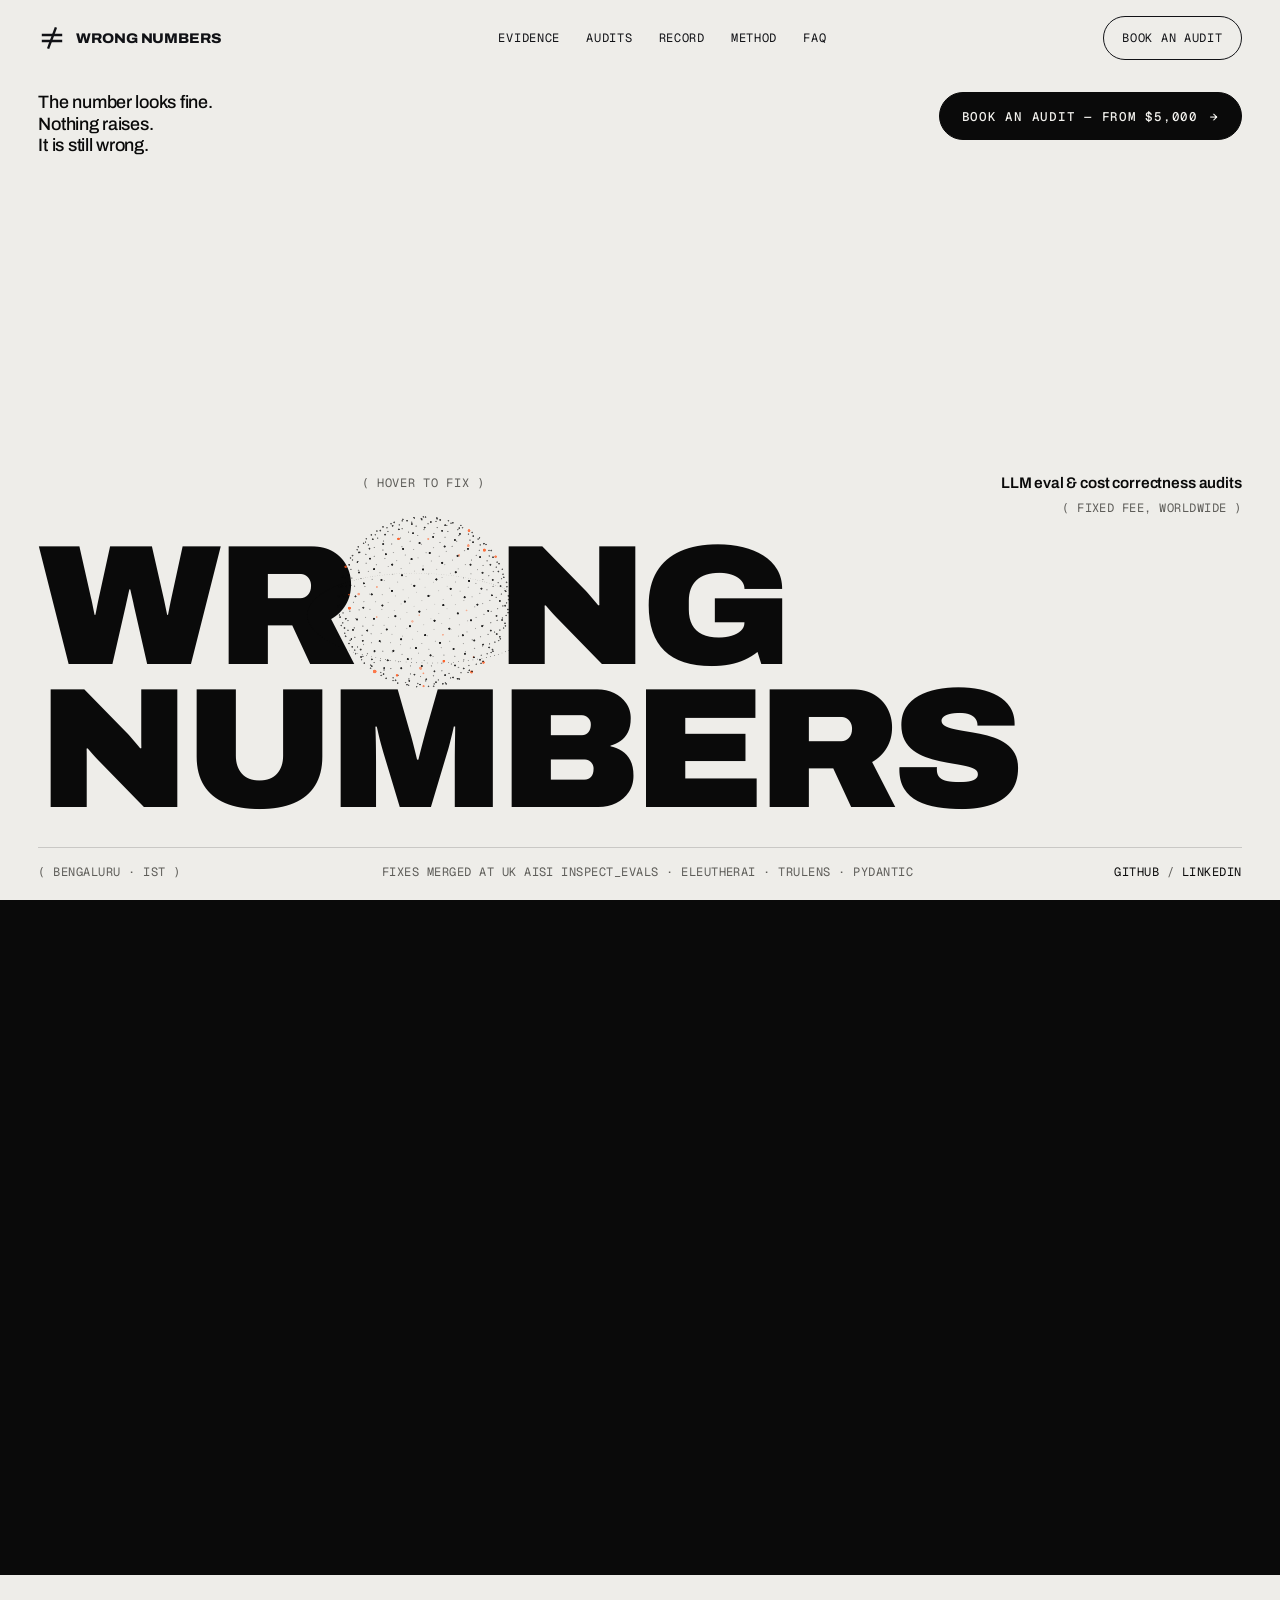
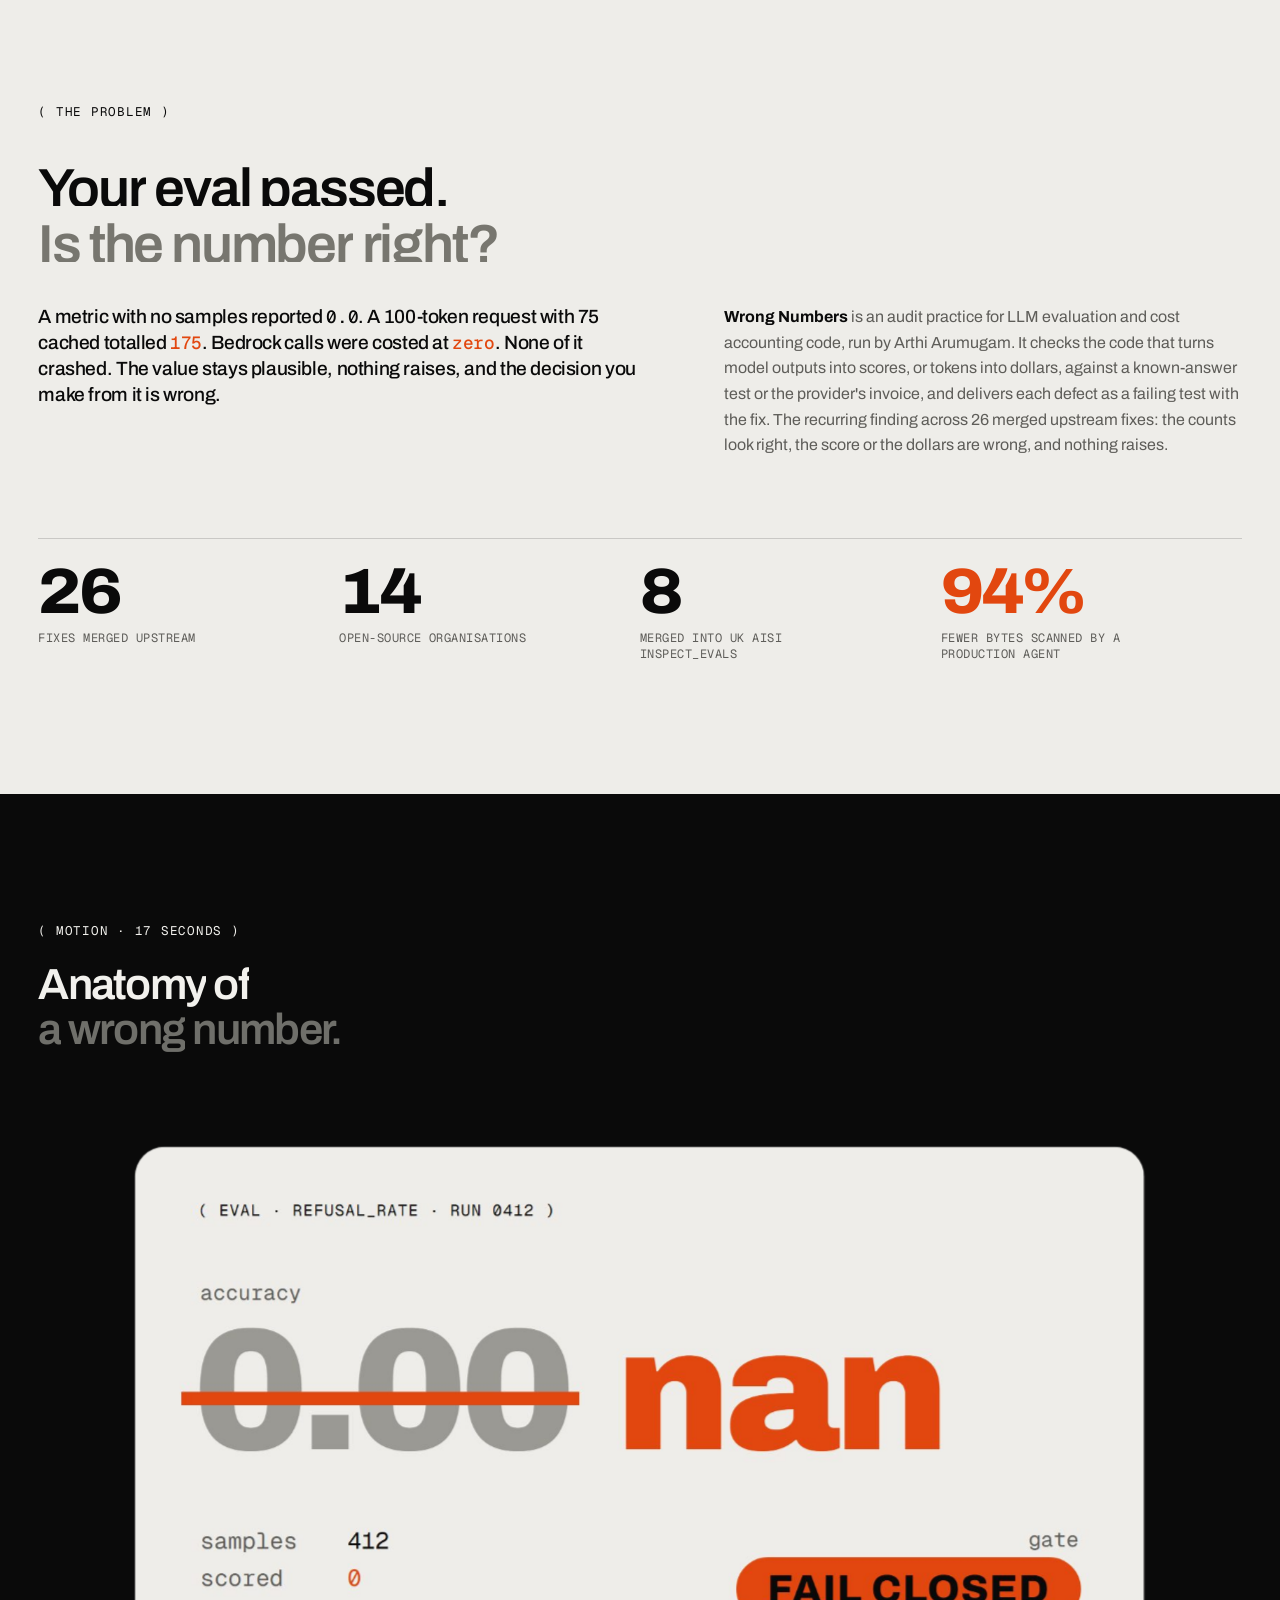
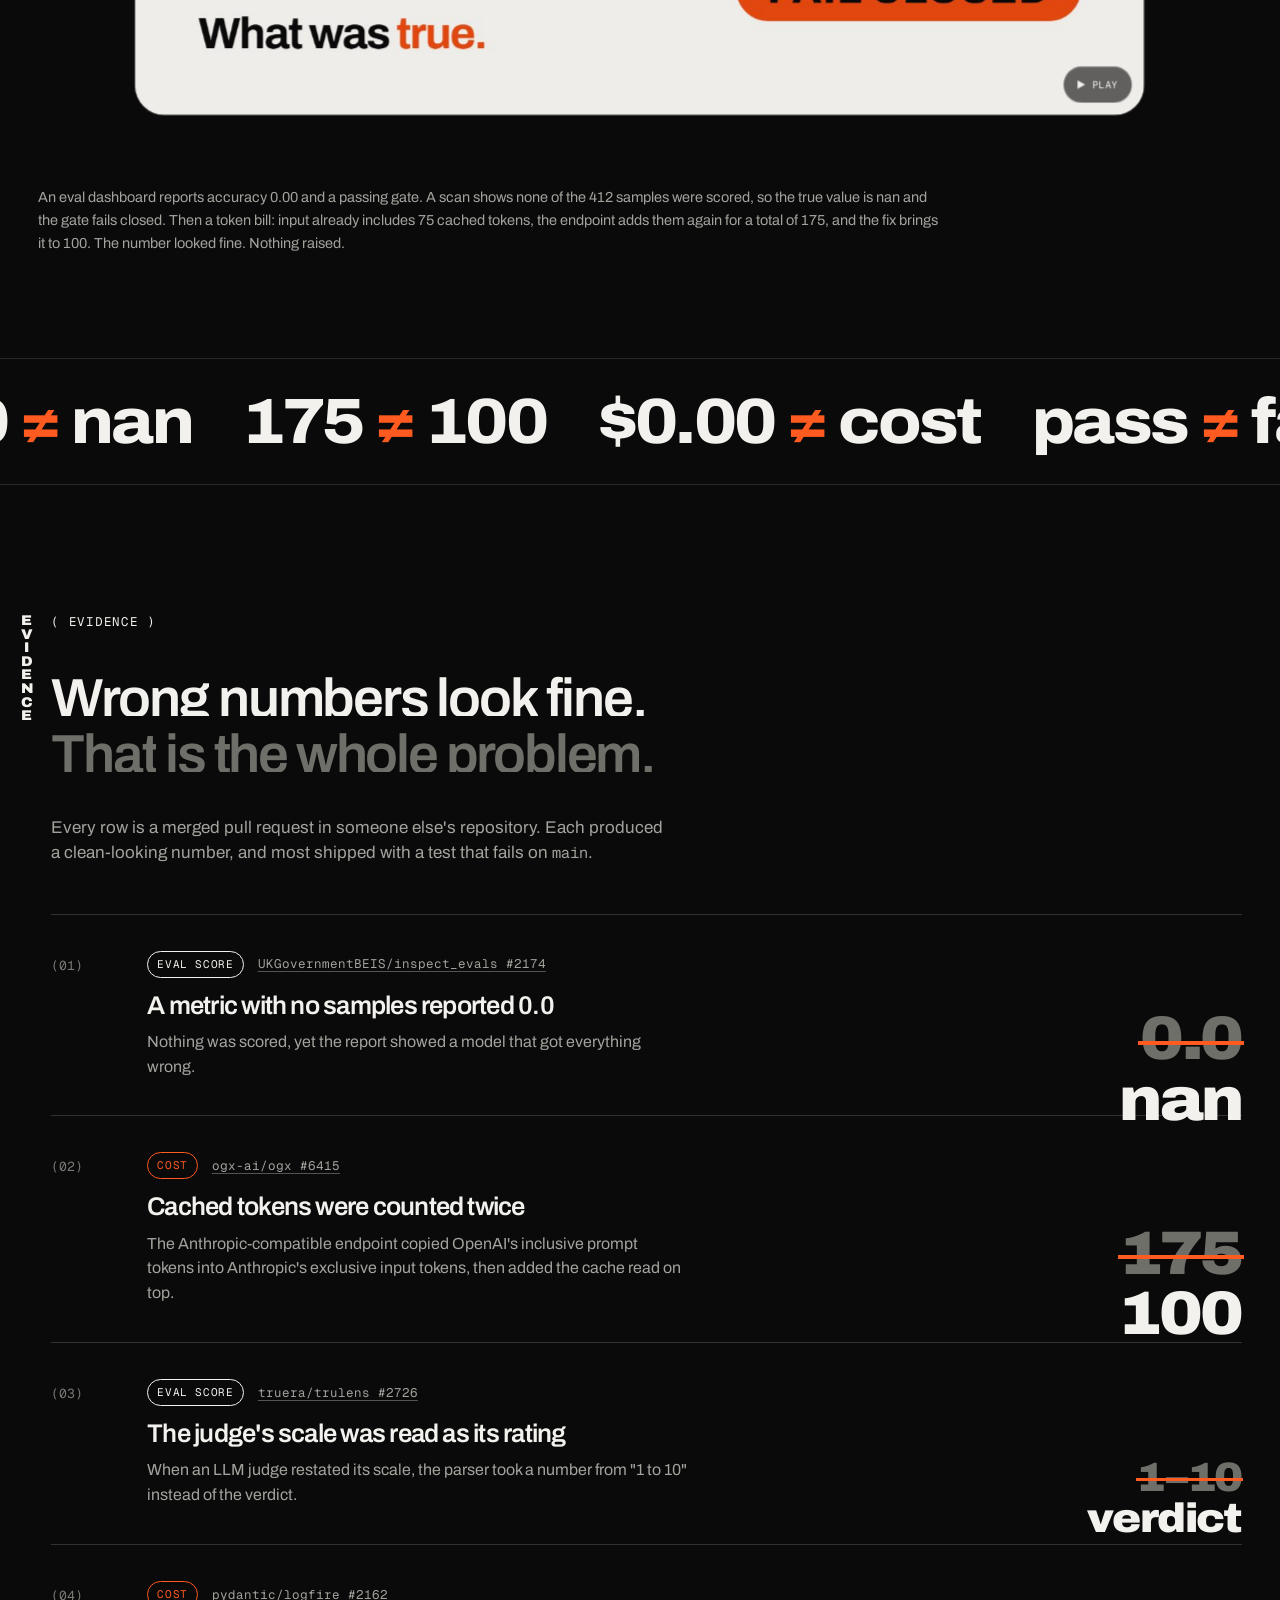
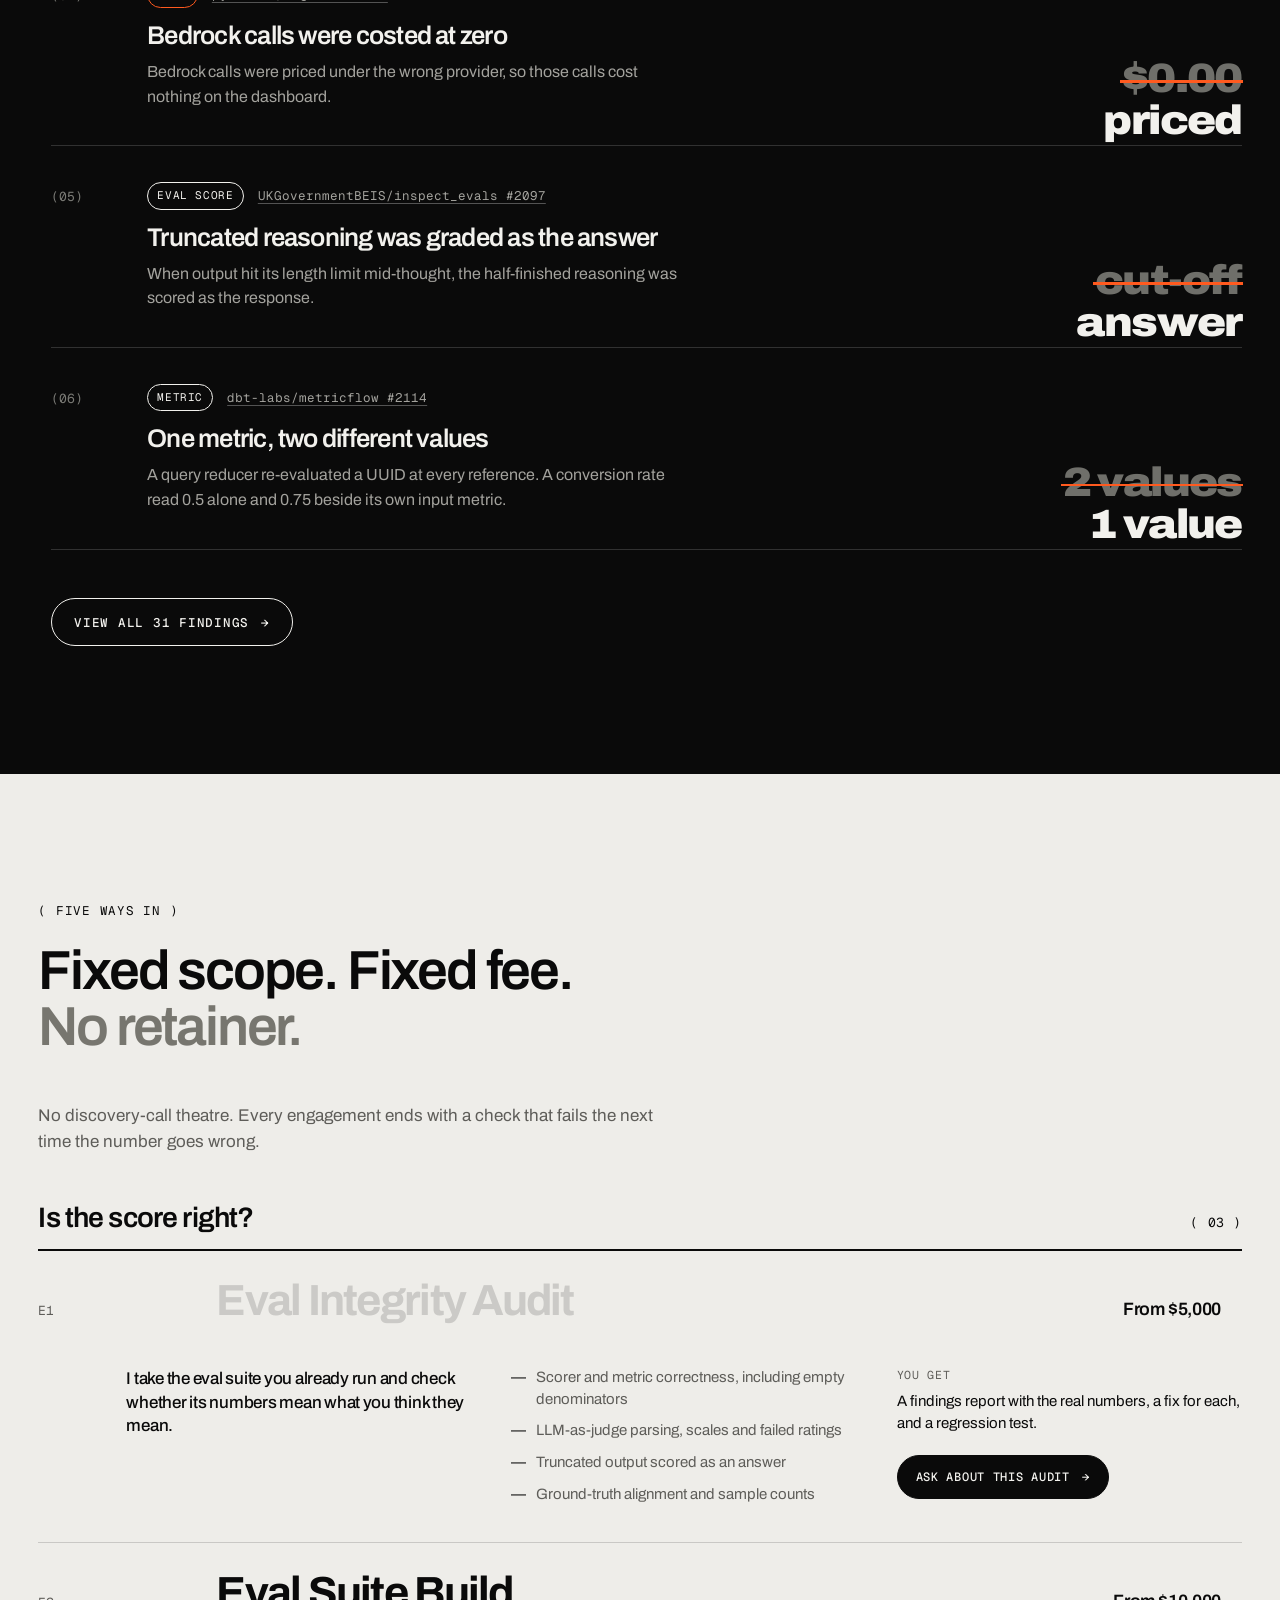
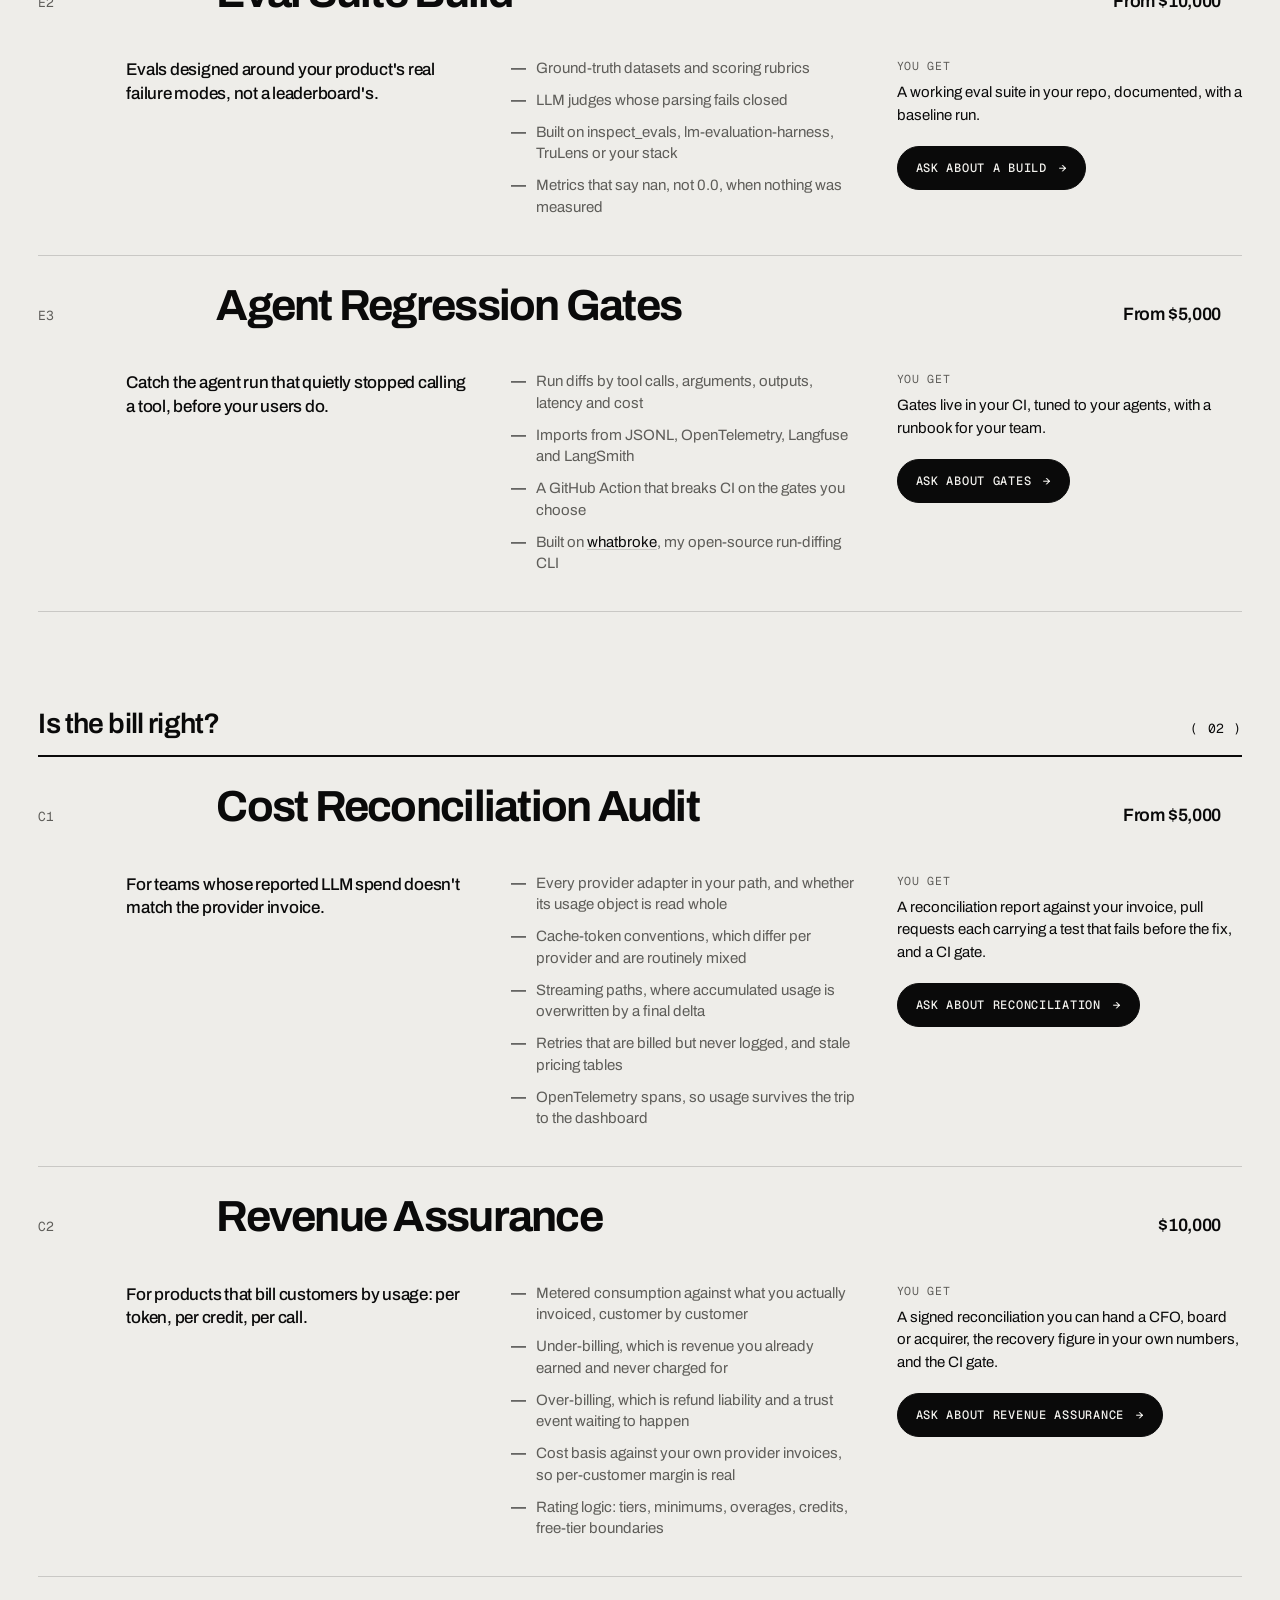
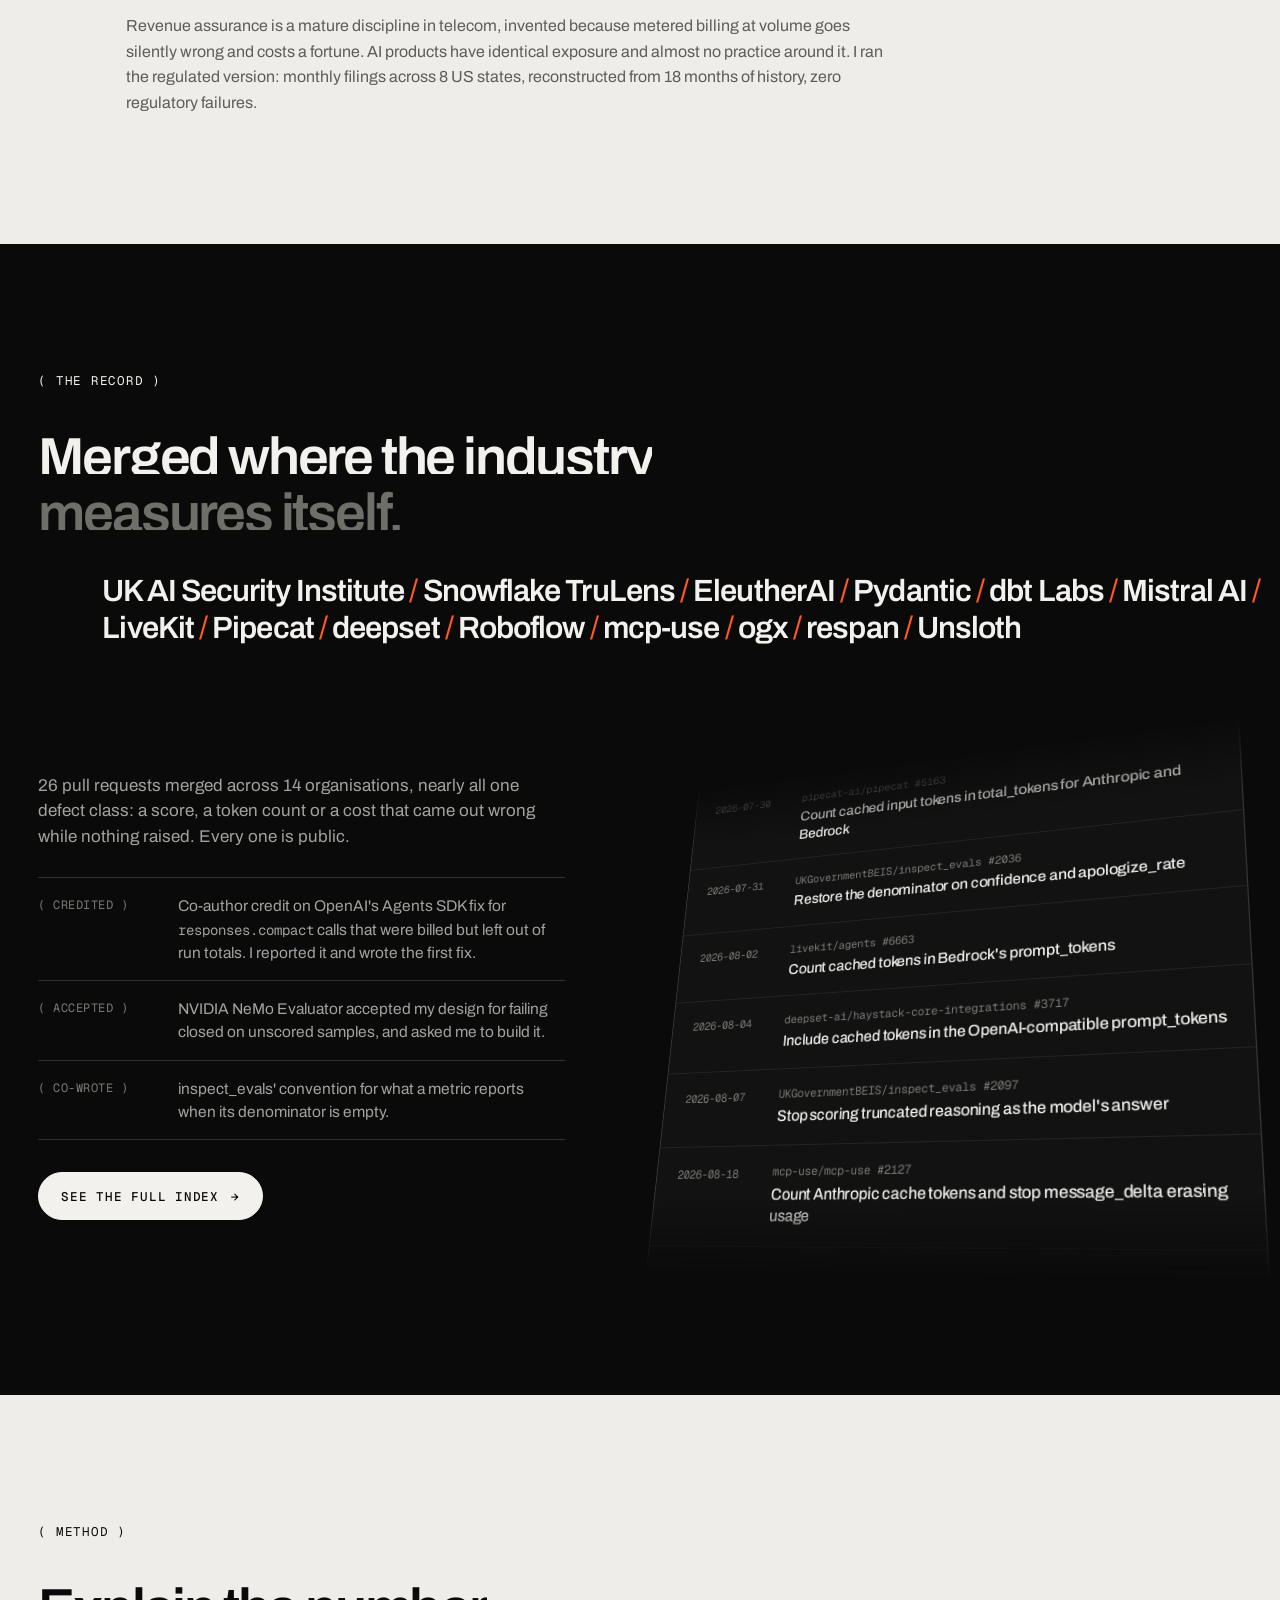
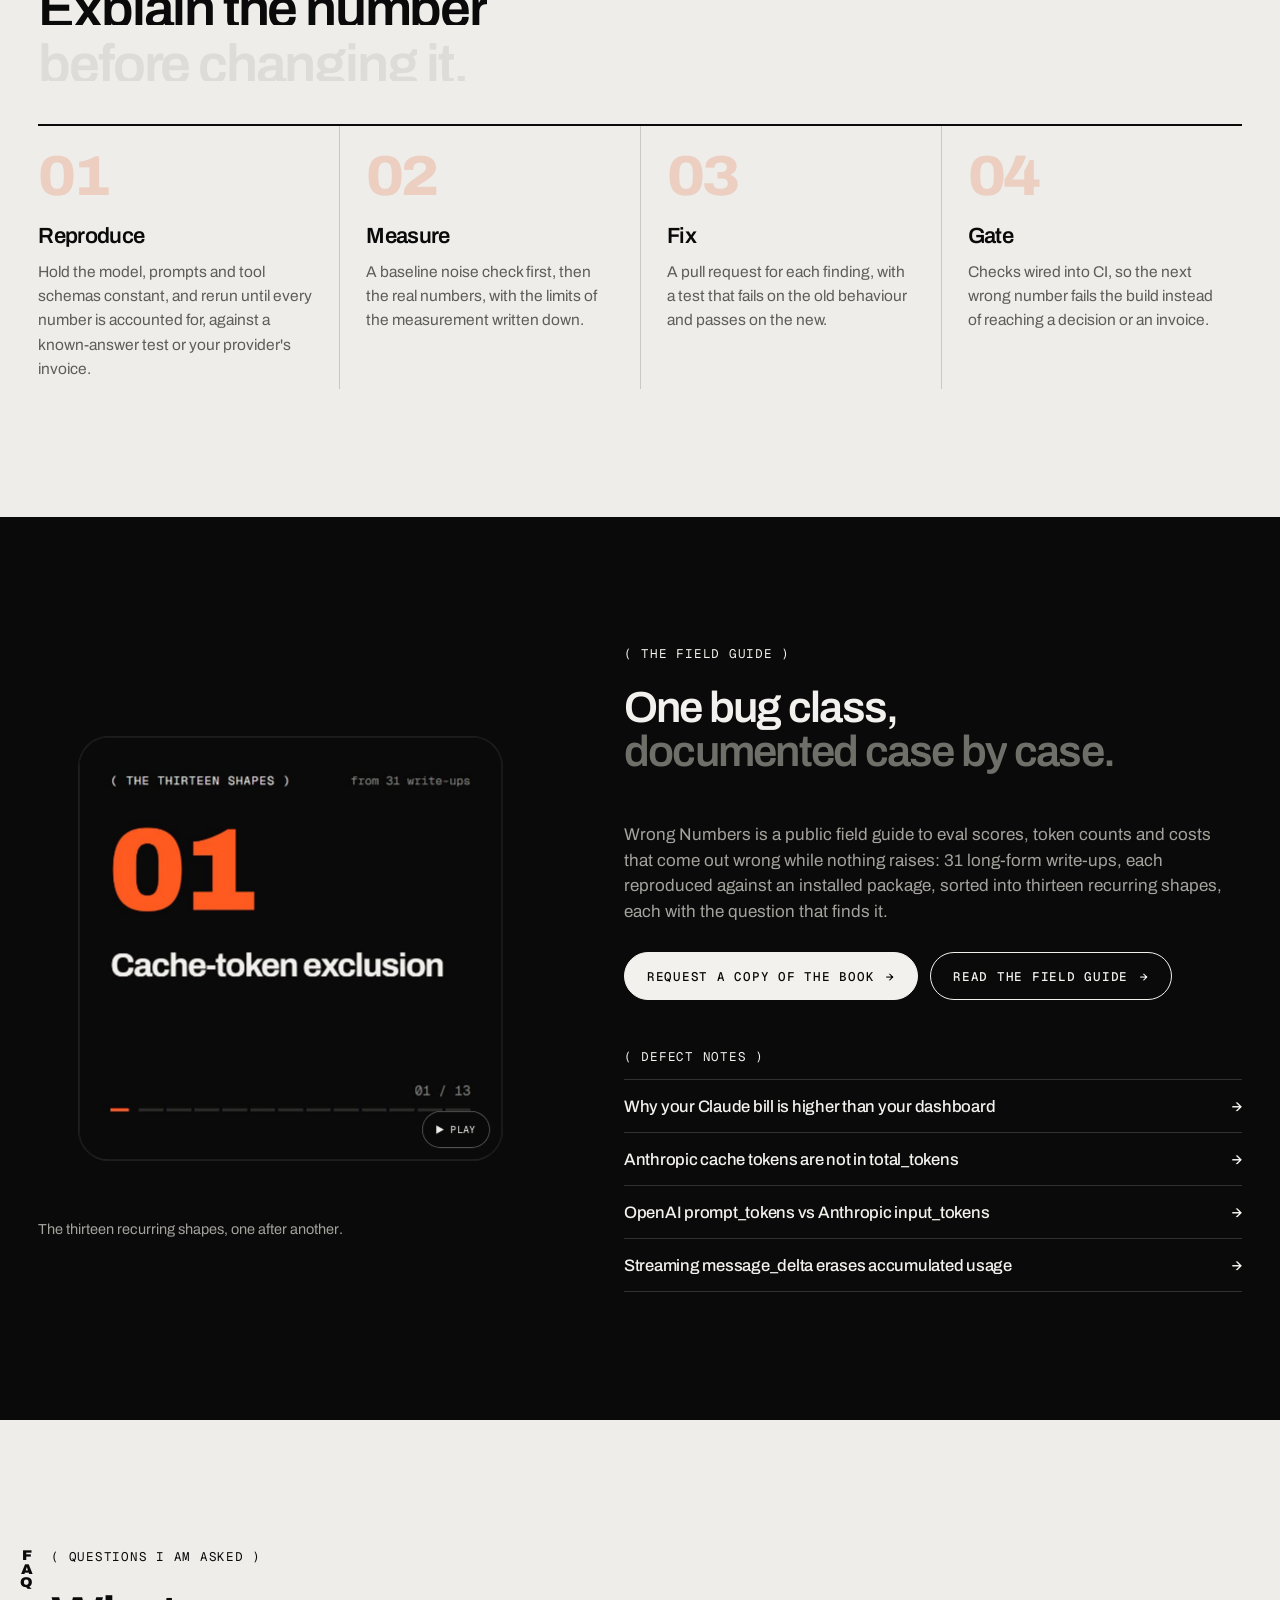
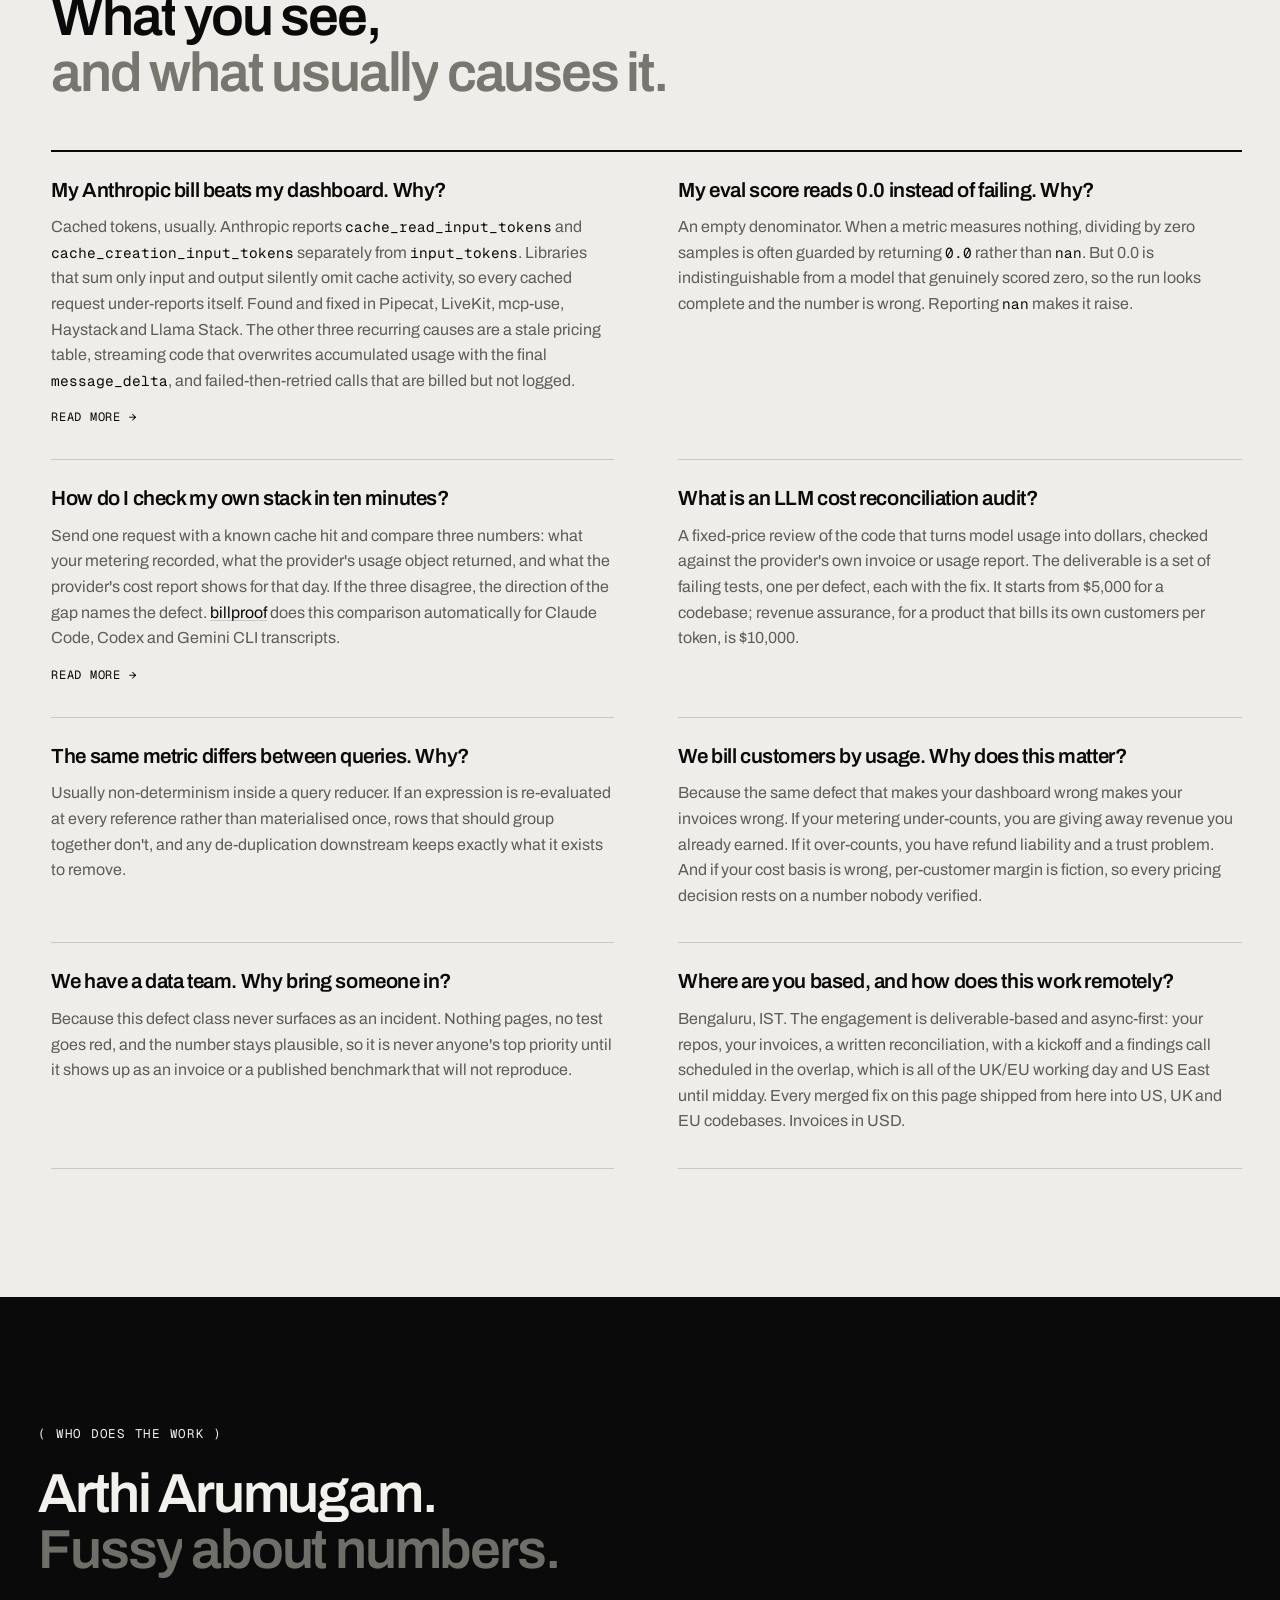
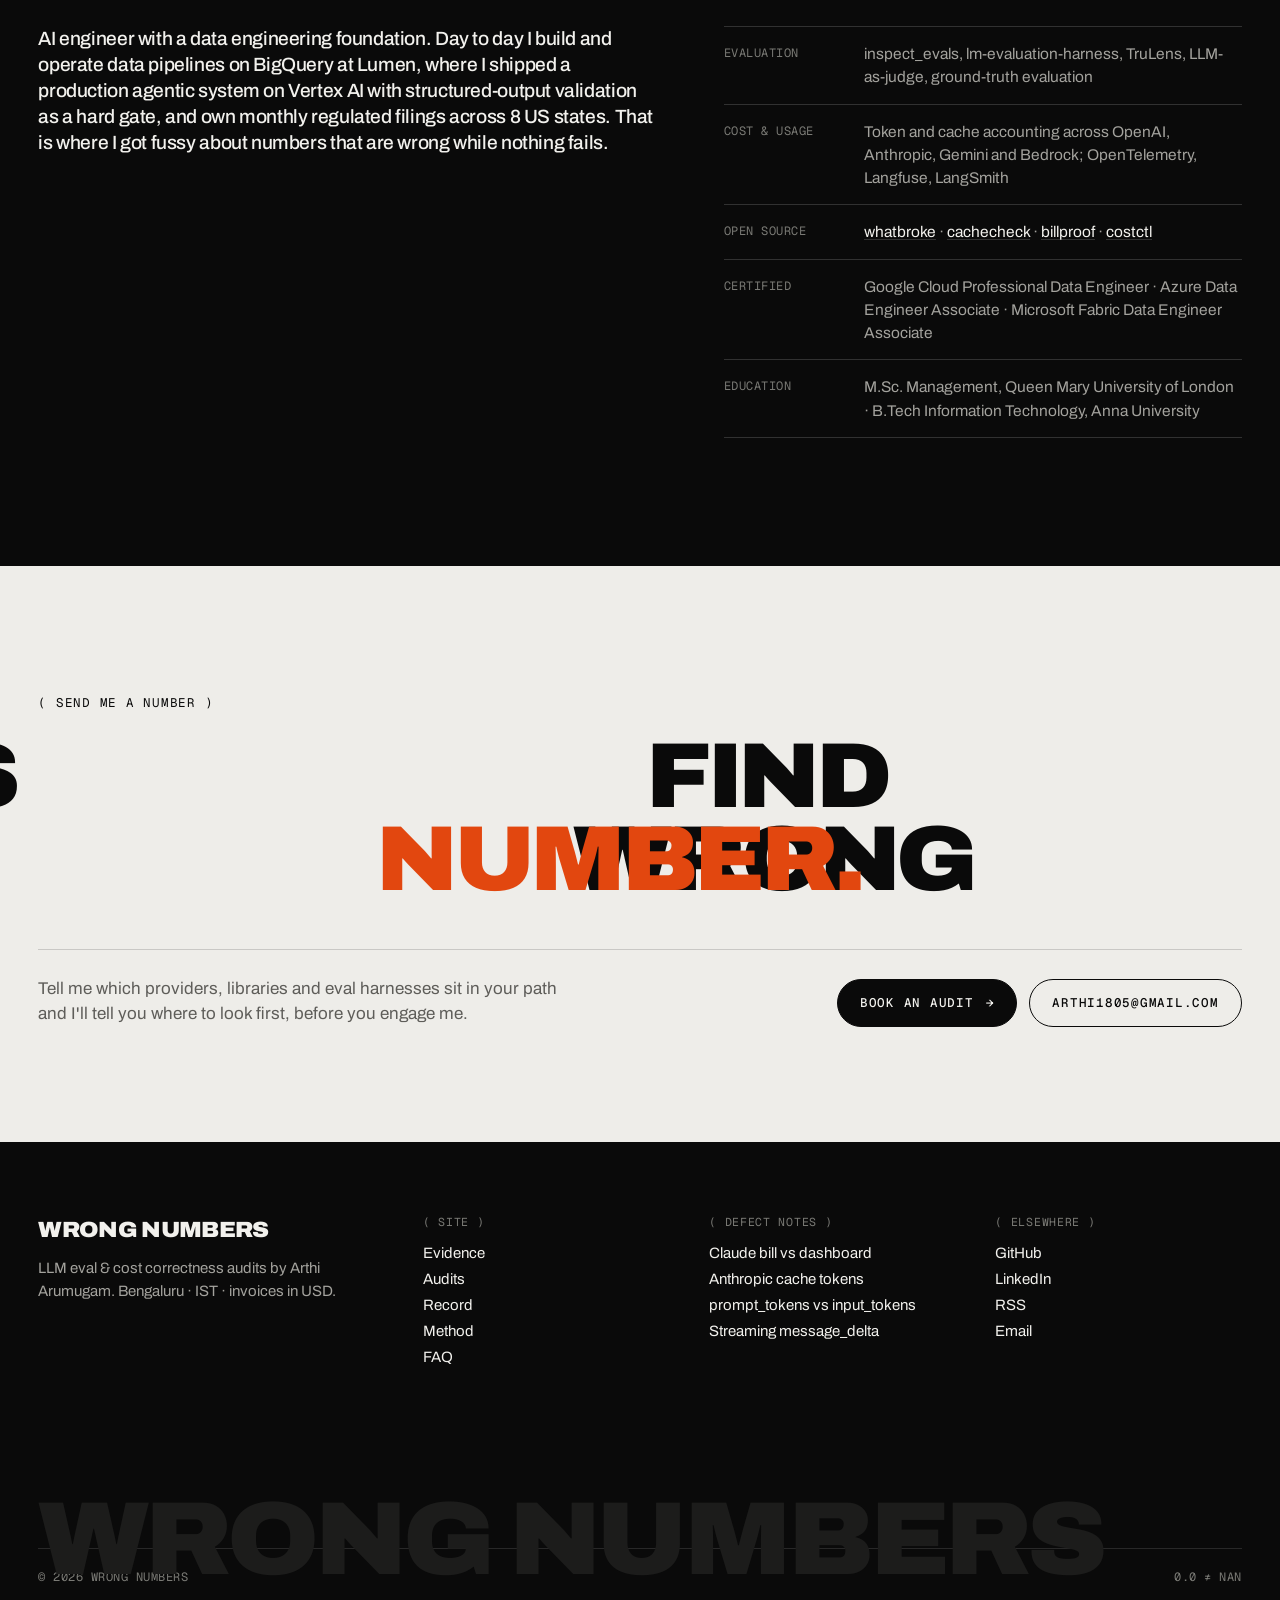
==== commit c7e967bf: "home: editorial restyle, scroll effects and motion graphics Restyle the homepage in an editorial dir" ====
--- a/index.html
+++ b/index.html
@@ -6,21 +6,28 @@
 
 <title>LLM Cost &amp; Eval Correctness Audits — Wrong Numbers</title>
 <meta name="description" content="Fixed-fee audits of LLM eval scores, token accounting and usage billing. The number looks fine, nothing raises, and it is wrong. 26 merged upstream fixes across 14 organisations.">
+<meta name="robots" content="index, follow, max-image-preview:large">
 <link rel="canonical" href="https://wrong-numbers.dev/">
-<meta name="theme-color" content="#0A0B0E">
+<meta name="theme-color" content="#0A0A0A">
+<link rel="icon" href="/favicon.svg" type="image/svg+xml">
 
 <meta property="og:type" content="website">
 <meta property="og:url" content="https://wrong-numbers.dev/">
 <meta property="og:title" content="LLM Cost &amp; Eval Correctness Audits — Wrong Numbers">
 <meta property="og:description" content="The failure that never crashes: an eval score or a cost figure comes out wrong, the value stays plausible, and nothing raises. I find those. 26 merged fixes across 14 organisations.">
 <meta property="og:site_name" content="Wrong Numbers">
+<meta property="og:image" content="https://wrong-numbers.dev/og.png">
+<meta property="og:image:width" content="1200">
+<meta property="og:image:height" content="630">
+<meta property="og:image:alt" content="Wrong Numbers: LLM eval and cost correctness audits. 0.0 is not nan.">
 <meta name="twitter:card" content="summary_large_image">
 <meta name="twitter:title" content="LLM Cost &amp; Eval Correctness Audits — Wrong Numbers">
 <meta name="twitter:description" content="Your eval passed. Your bill reconciled. Is the number right?">
+<meta name="twitter:image" content="https://wrong-numbers.dev/og.png">
 
 <link rel="preconnect" href="https://fonts.googleapis.com">
 <link rel="preconnect" href="https://fonts.gstatic.com" crossorigin>
-<link rel="stylesheet" href="https://fonts.googleapis.com/css2?family=Geist:wght@400;500;600;700&family=Geist+Mono:wght@400;500&display=swap">
+<link rel="stylesheet" href="https://fonts.googleapis.com/css2?family=Archivo:wdth,wght@62..125,100..900&family=Geist+Mono:wght@400;500&display=swap">
 <link rel="alternate" type="application/rss+xml" title="Wrong Numbers" href="/feed.xml">
 <link rel="stylesheet" href="/home.css">
 
@@ -28,6 +35,15 @@
 {
   "@context": "https://schema.org",
   "@graph": [
+    {
+      "@type": "WebSite",
+      "@id": "https://wrong-numbers.dev/#website",
+      "url": "https://wrong-numbers.dev/",
+      "name": "Wrong Numbers",
+      "description": "LLM eval and cost correctness audits by Arthi Arumugam.",
+      "publisher": { "@id": "https://wrong-numbers.dev/#person" },
+      "inLanguage": "en"
+    },
     {
       "@type": "Person",
       "@id": "https://wrong-numbers.dev/#person",
@@ -74,6 +90,28 @@
       }
     },
     {
+      "@type": "VideoObject",
+      "@id": "https://wrong-numbers.dev/#anatomy",
+      "name": "Anatomy of a wrong number",
+      "description": "An eval dashboard reports accuracy 0.00 and a passing gate, but none of the 412 samples were scored: the true value is nan and the gate should fail closed. Then a token bill counts 75 cached tokens twice, reporting 175 where 100 is right. The number looked fine and nothing raised.",
+      "thumbnailUrl": "https://wrong-numbers.dev/media/anatomy-poster.jpg",
+      "contentUrl": "https://wrong-numbers.dev/media/anatomy.mp4",
+      "uploadDate": "2026-10-21",
+      "duration": "PT17S",
+      "author": { "@id": "https://wrong-numbers.dev/#person" }
+    },
+    {
+      "@type": "VideoObject",
+      "@id": "https://wrong-numbers.dev/#shapes",
+      "name": "The thirteen shapes of a wrong number",
+      "description": "The thirteen recurring shapes of numbers that come out wrong while nothing raises, from the Wrong Numbers field guide: cache-token exclusion, a guard that filters a legal value, silent-zero metrics, a mismatched denominator, fixes that land on some twins and not others, a schema default scored as a disagreement, truncation scored as the answer, an aggregate written where a per-sample value belongs, unreachable pricing tiers, missing price data, config accepted and ignored, merges that drop usage, and the same silence outside a number.",
+      "thumbnailUrl": "https://wrong-numbers.dev/media/shapes-poster.jpg",
+      "contentUrl": "https://wrong-numbers.dev/media/shapes.mp4",
+      "uploadDate": "2026-10-21",
+      "duration": "PT19.5S",
+      "author": { "@id": "https://wrong-numbers.dev/#person" }
+    },
+    {
       "@type": "FAQPage",
       "@id": "https://wrong-numbers.dev/#faq",
       "mainEntity": [
@@ -104,393 +142,345 @@
 
 <body>
 <a class="skip" href="#main">Skip to content</a>
-
-<header class="wrap nav">
-  <a class="brand" href="/" aria-label="Wrong Numbers, home">
-    <svg width="30" height="30" viewBox="0 0 30 30" fill="none" aria-hidden="true"><rect x="1" y="1" width="28" height="28" rx="8" stroke="#EDEEF0" stroke-opacity=".28" stroke-width="1.5"/><path d="M8.5 12.5h13M8.5 17.5h13" stroke="#EDEEF0" stroke-width="1.8" stroke-linecap="round"/><path d="M18.5 7.5l-7 15" stroke="#FF7A45" stroke-width="2" stroke-linecap="round"/></svg>
-    <span class="brand-name">wrong numbers</span>
-    <span class="brand-tag">evals &amp; cost</span>
+<div class="progress" aria-hidden="true"><span></span></div>
+
+<header class="bar">
+  <a class="bar-mark" href="/" aria-label="Wrong Numbers, home">
+    <svg width="28" height="28" viewBox="0 0 28 28" fill="none" aria-hidden="true"><path d="M5 11h18M5 17h18" stroke="currentColor" stroke-width="2.4" stroke-linecap="square"/><path d="M17.5 4.5l-7 19" stroke="currentColor" stroke-width="2.4" stroke-linecap="square"/></svg>
+    <span>Wrong Numbers</span>
   </a>
-  <nav class="nav-links" aria-label="Primary">
-    <a class="nav-more" href="#ledger">Evidence</a>
+  <nav class="bar-nav" aria-label="Primary">
+    <a href="#ledger">Evidence</a>
     <a href="#audit">Audits</a>
-    <a class="nav-more" href="#proof">Record</a>
-    <a class="nav-more" href="#faq">Symptoms</a>
-    <a class="nav-more" href="#field-guide">Field guide</a>
-    <a class="btn btn-light" href="mailto:arthi1805@gmail.com?subject=Audit%20enquiry">Book</a>
+    <a href="#proof">Record</a>
+    <a href="#method">Method</a>
+    <a href="#faq">FAQ</a>
   </nav>
+  <a class="bar-cta" href="mailto:arthi1805@gmail.com?subject=Audit%20enquiry">Book an audit</a>
 </header>
 
 <main id="main">
 
-  <section class="wrap hero" id="top">
-    <div class="hero-copy">
-      <p class="pill" data-rise><span class="pill-dot" aria-hidden="true"></span>LLM eval &amp; cost correctness audits</p>
-      <h1 data-rise>Your eval passed.<span class="dimmed">Is the <span class="accent">number</span> right?</span></h1>
-      <p class="lede" data-rise>
-        A metric with no samples reported <span class="mono">0.0</span>.
-        A 100-token request with 75 cached totalled <span class="mono accent">175</span>.
-        Bedrock calls were costed at <span class="mono accent">zero</span>.
-        <strong>None of it crashed.</strong> The value stays plausible, nothing raises, and the
-        decision you make from it is wrong. I find those numbers and fix them, in your evals and in your bill.
-      </p>
-      <div class="actions" data-rise>
-        <a class="btn btn-accent" href="mailto:arthi1805@gmail.com?subject=Audit%20enquiry">Book an audit — from $5,000<svg width="16" height="16" viewBox="0 0 16 16" fill="none" aria-hidden="true"><path d="M3 8h10M9 4l4 4-4 4" stroke="#0A0B0E" stroke-width="1.8" stroke-linecap="round" stroke-linejoin="round"/></svg></a>
-        <a class="btn btn-ghost" href="#ledger">See the evidence</a>
-      </div>
-      <p class="trust" data-rise>Fixes merged upstream at UK AISI inspect_evals · EleutherAI · TruLens · Pydantic · Pipecat · LiveKit</p>
-    </div>
-
-    <div class="scene">
-      <div class="floor" aria-hidden="true"></div>
-      <canvas id="sphere" aria-hidden="true"></canvas>
-      <div class="stack">
-        <div class="ghost-card ghost-a" aria-hidden="true">
-          <div class="k">judge.parse()</div>
-          <div>"rate it 1 to 10" → <span class="accent">10</span></div>
+  <!-- ============ HERO ============ -->
+  <div class="hero-pin">
+  <section class="hero paper" id="top">
+    <div class="hero-top">
+      <p class="hero-note" data-reveal>The number looks fine.<br>Nothing raises.<br>It is still wrong.</p>
+      <a class="pill pill-ink" href="mailto:arthi1805@gmail.com?subject=Audit%20enquiry" data-reveal>Book an audit — from $5,000<span aria-hidden="true">→</span></a>
+    </div>
+
+    <h1 class="wm">
+      <span class="wm-a"><span class="wm-l">Wr</span><span class="wm-o">o<canvas id="sphere" aria-hidden="true"></canvas></span><span class="wm-r">ng</span></span>
+      <span class="wm-b">Numbers</span>
+      <span class="wm-sub">LLM eval &amp; cost correctness audits <span>( fixed fee, worldwide )</span></span>
+    </h1>
+
+    <div class="hero-foot">
+      <span>( Bengaluru · IST )</span>
+      <span class="hero-foot-mid">Fixes merged at UK AISI inspect_evals · EleutherAI · TruLens · Pydantic</span>
+      <span><a href="https://github.com/arthi-arumugam-git">GitHub</a> / <a href="https://www.linkedin.com/in/arthi-arumugam-ai-engineer">LinkedIn</a></span>
+    </div>
+  </section>
+  </div>
+
+  <!-- ============ PROBLEM ============ -->
+  <section class="sec paper" id="what">
+    <div class="sec-in">
+      <p class="label" data-reveal>( The problem )</p>
+      <h2 class="statement scrub" data-reveal>Your eval passed.<br><span class="soft">Is the number right?</span></h2>
+      <div class="split" data-reveal>
+        <p class="lede">A metric with no samples reported <span class="mono">0.0</span>. A 100-token request with 75 cached totalled <span class="mono hot">175</span>. Bedrock calls were costed at <span class="mono hot">zero</span>. None of it crashed. The value stays plausible, nothing raises, and the decision you make from it is wrong.</p>
+        <p class="define"><strong>Wrong Numbers</strong> is an audit practice for LLM evaluation and cost accounting code, run by Arthi Arumugam. It checks the code that turns model outputs into scores, or tokens into dollars, against a known-answer test or the provider's invoice, and delivers each defect as a failing test with the fix. The recurring finding across 26 merged upstream fixes: the counts look right, the score or the dollars are wrong, and nothing raises.</p>
+      </div>
+      <dl class="stats">
+        <div data-reveal><dt>fixes merged upstream</dt><dd data-count="26">26</dd></div>
+        <div data-reveal><dt>open-source organisations</dt><dd data-count="14">14</dd></div>
+        <div data-reveal><dt>merged into UK AISI inspect_evals</dt><dd data-count="8">8</dd></div>
+        <div data-reveal><dt>fewer bytes scanned by a production agent</dt><dd class="hot" data-count="94" data-suffix="%">94%</dd></div>
+      </dl>
+    </div>
+  </section>
+
+  <!-- ============ FILM ============ -->
+  <section class="sec ink film" id="film" aria-labelledby="film-title">
+    <div class="sec-in">
+      <div class="film-head">
+        <p class="label" data-reveal>( Motion · 17 seconds )</p>
+        <h2 class="statement statement-sm" id="film-title" data-reveal>Anatomy of<br><span class="soft">a wrong number.</span></h2>
+      </div>
+      <figure class="film-frame" data-reveal>
+        <div class="screen">
+          <video class="loop" muted loop playsinline preload="none" width="1440" height="810" poster="/media/anatomy-poster.jpg" aria-describedby="film-desc">
+            <source src="/media/anatomy.mp4" type="video/mp4">
+          </video>
+          <button class="loop-toggle" type="button" aria-label="Pause the animation"><span>Pause</span></button>
         </div>
-        <div class="ghost-card ghost-b" aria-hidden="true">
-          <div class="k">usage.total_tokens</div>
-          <div>cache_read <span class="accent">× 2</span></div>
+        <figcaption id="film-desc">An eval dashboard reports accuracy 0.00 and a passing gate. A scan shows none of the 412 samples were scored, so the true value is nan and the gate fails closed. Then a token bill: input already includes 75 cached tokens, the endpoint adds them again for a total of 175, and the fix brings it to 100. The number looked fine. Nothing raised.</figcaption>
+      </figure>
+    </div>
+  </section>
+
+  <div class="marquee ink" aria-hidden="true">
+    <div class="marquee-track">
+      <span>0.0 <i>≠</i> nan</span><span>175 <i>≠</i> 100</span><span>$0.00 <i>≠</i> cost</span><span>pass <i>≠</i> fail</span><span>0.75 <i>≠</i> 0.5</span>
+      <span>0.0 <i>≠</i> nan</span><span>175 <i>≠</i> 100</span><span>$0.00 <i>≠</i> cost</span><span>pass <i>≠</i> fail</span><span>0.75 <i>≠</i> 0.5</span>
+    </div>
+  </div>
+
+  <!-- ============ EVIDENCE ============ -->
+  <section class="sec ink has-vert" id="ledger">
+    <span class="vert" aria-hidden="true">Evidence</span>
+    <div class="sec-in">
+      <p class="label" data-reveal>( Evidence )</p>
+      <h2 class="statement scrub" data-reveal>Wrong numbers look fine.<br><span class="soft">That is the whole problem.</span></h2>
+      <p class="sec-intro" data-reveal>Every row is a merged pull request in someone else's repository. Each produced a clean-looking number, and most shipped with a test that fails on <code>main</code>.</p>
+
+      <ol class="cases">
+        <li class="case" data-reveal>
+          <span class="case-n">(01)</span>
+          <div class="case-body">
+            <p class="case-meta"><span class="tag">Eval score</span><a class="stretch" href="https://github.com/UKGovernmentBEIS/inspect_evals/pull/2174">UKGovernmentBEIS/inspect_evals #2174</a></p>
+            <h3>A metric with no samples reported 0.0</h3>
+            <p>Nothing was scored, yet the report showed a model that got everything wrong.</p>
+          </div>
+          <p class="fig"><span class="sr">Before:</span><span class="was" data-scramble>0.0</span><span class="sr">After:</span><span class="is">nan</span></p>
+        </li>
+        <li class="case" data-reveal>
+          <span class="case-n">(02)</span>
+          <div class="case-body">
+            <p class="case-meta"><span class="tag tag-hot">Cost</span><a class="stretch" href="https://github.com/ogx-ai/ogx/pull/6415">ogx-ai/ogx #6415</a></p>
+            <h3>Cached tokens were counted twice</h3>
+            <p>The Anthropic-compatible endpoint copied OpenAI's inclusive prompt tokens into Anthropic's exclusive input tokens, then added the cache read on top.</p>
+          </div>
+          <p class="fig"><span class="sr">Before:</span><span class="was" data-scramble>175</span><span class="sr">After:</span><span class="is">100</span></p>
+        </li>
+        <li class="case" data-reveal>
+          <span class="case-n">(03)</span>
+          <div class="case-body">
+            <p class="case-meta"><span class="tag">Eval score</span><a class="stretch" href="https://github.com/truera/trulens/pull/2726">truera/trulens #2726</a></p>
+            <h3>The judge's scale was read as its rating</h3>
+            <p>When an LLM judge restated its scale, the parser took a number from "1 to 10" instead of the verdict.</p>
+          </div>
+          <p class="fig fig-words"><span class="sr">Before:</span><span class="was" data-scramble>1–10</span><span class="sr">After:</span><span class="is">verdict</span></p>
+        </li>
+        <li class="case" data-reveal>
+          <span class="case-n">(04)</span>
+          <div class="case-body">
+            <p class="case-meta"><span class="tag tag-hot">Cost</span><a class="stretch" href="https://github.com/pydantic/logfire/pull/2162">pydantic/logfire #2162</a></p>
+            <h3>Bedrock calls were costed at zero</h3>
+            <p>Bedrock calls were priced under the wrong provider, so those calls cost nothing on the dashboard.</p>
+          </div>
+          <p class="fig fig-words"><span class="sr">Before:</span><span class="was" data-scramble>$0.00</span><span class="sr">After:</span><span class="is">priced</span></p>
+        </li>
+        <li class="case" data-reveal>
+          <span class="case-n">(05)</span>
+          <div class="case-body">
+            <p class="case-meta"><span class="tag">Eval score</span><a class="stretch" href="https://github.com/UKGovernmentBEIS/inspect_evals/pull/2097">UKGovernmentBEIS/inspect_evals #2097</a></p>
+            <h3>Truncated reasoning was graded as the answer</h3>
+            <p>When output hit its length limit mid-thought, the half-finished reasoning was scored as the response.</p>
+          </div>
+          <p class="fig fig-words"><span class="sr">Before:</span><span class="was" data-scramble>cut-off</span><span class="sr">After:</span><span class="is">answer</span></p>
+        </li>
+        <li class="case" data-reveal>
+          <span class="case-n">(06)</span>
+          <div class="case-body">
+            <p class="case-meta"><span class="tag">Metric</span><a class="stretch" href="https://github.com/dbt-labs/metricflow/pull/2114">dbt-labs/metricflow #2114</a></p>
+            <h3>One metric, two different values</h3>
+            <p>A query reducer re-evaluated a UUID at every reference. A conversion rate read 0.5 alone and 0.75 beside its own input metric.</p>
+          </div>
+          <p class="fig fig-words"><span class="sr">Before:</span><span class="was" data-scramble>2 values</span><span class="sr">After:</span><span class="is">1 value</span></p>
+        </li>
+      </ol>
+      <a class="pill pill-line" href="https://github.com/arthi-arumugam-git/wrong-numbers">View all 31 findings<span aria-hidden="true">→</span></a>
+    </div>
+  </section>
+
+  <!-- ============ AUDITS ============ -->
+  <section class="sec paper" id="audit">
+    <div class="sec-in">
+      <p class="label" data-reveal>( Five ways in )</p>
+      <h2 class="statement" data-reveal>Fixed scope. Fixed fee.<br><span class="soft">No retainer.</span></h2>
+      <p class="sec-intro" data-reveal>No discovery-call theatre. Every engagement ends with a check that fails the next time the number goes wrong.</p>
+
+      <div class="track">
+        <h3 class="track-title" data-reveal>Is the score right? <span>( 03 )</span></h3>
+        <ul class="offers">
+          <li class="offer" data-reveal>
+            <div class="offer-row"><span class="offer-code">E1</span><h4>Eval Integrity Audit</h4><span class="offer-price">From $5,000</span></div>
+            <div class="offer-detail">
+              <p class="offer-for">I take the eval suite you already run and check whether its numbers mean what you think they mean.</p>
+              <ul class="ticks">
+                <li>Scorer and metric correctness, including empty denominators</li>
+                <li>LLM-as-judge parsing, scales and failed ratings</li>
+                <li>Truncated output scored as an answer</li>
+                <li>Ground-truth alignment and sample counts</li>
+              </ul>
+              <div class="offer-get"><span class="mini">You get</span><p>A findings report with the real numbers, a fix for each, and a regression test.</p><a class="pill pill-ink pill-sm" href="mailto:arthi1805@gmail.com?subject=Eval%20integrity%20audit">Ask about this audit<span aria-hidden="true">→</span></a></div>
+            </div>
+          </li>
+          <li class="offer" data-reveal>
+            <div class="offer-row"><span class="offer-code">E2</span><h4>Eval Suite Build</h4><span class="offer-price">From $10,000</span></div>
+            <div class="offer-detail">
+              <p class="offer-for">Evals designed around your product's real failure modes, not a leaderboard's.</p>
+              <ul class="ticks">
+                <li>Ground-truth datasets and scoring rubrics</li>
+                <li>LLM judges whose parsing fails closed</li>
+                <li>Built on inspect_evals, lm-evaluation-harness, TruLens or your stack</li>
+                <li>Metrics that say nan, not 0.0, when nothing was measured</li>
+              </ul>
+              <div class="offer-get"><span class="mini">You get</span><p>A working eval suite in your repo, documented, with a baseline run.</p><a class="pill pill-ink pill-sm" href="mailto:arthi1805@gmail.com?subject=Eval%20suite%20build">Ask about a build<span aria-hidden="true">→</span></a></div>
+            </div>
+          </li>
+          <li class="offer" data-reveal>
+            <div class="offer-row"><span class="offer-code">E3</span><h4>Agent Regression Gates</h4><span class="offer-price">From $5,000</span></div>
+            <div class="offer-detail">
+              <p class="offer-for">Catch the agent run that quietly stopped calling a tool, before your users do.</p>
+              <ul class="ticks">
+                <li>Run diffs by tool calls, arguments, outputs, latency and cost</li>
+                <li>Imports from JSONL, OpenTelemetry, Langfuse and LangSmith</li>
+                <li>A GitHub Action that breaks CI on the gates you choose</li>
+                <li><span>Built on <a href="https://github.com/arthi-arumugam-git/whatbroke">whatbroke</a>, my open-source run-diffing CLI</span></li>
+              </ul>
+              <div class="offer-get"><span class="mini">You get</span><p>Gates live in your CI, tuned to your agents, with a runbook for your team.</p><a class="pill pill-ink pill-sm" href="mailto:arthi1805@gmail.com?subject=Agent%20regression%20gates">Ask about gates<span aria-hidden="true">→</span></a></div>
+            </div>
+          </li>
+        </ul>
+      </div>
+
+      <div class="track">
+        <h3 class="track-title" data-reveal>Is the bill right? <span>( 02 )</span></h3>
+        <ul class="offers">
+          <li class="offer" data-reveal>
+            <div class="offer-row"><span class="offer-code">C1</span><h4>Cost Reconciliation Audit</h4><span class="offer-price">From $5,000</span></div>
+            <div class="offer-detail">
+              <p class="offer-for">For teams whose reported LLM spend doesn't match the provider invoice.</p>
+              <ul class="ticks">
+                <li>Every provider adapter in your path, and whether its usage object is read whole</li>
+                <li>Cache-token conventions, which differ per provider and are routinely mixed</li>
+                <li>Streaming paths, where accumulated usage is overwritten by a final delta</li>
+                <li>Retries that are billed but never logged, and stale pricing tables</li>
+                <li>OpenTelemetry spans, so usage survives the trip to the dashboard</li>
+              </ul>
+              <div class="offer-get"><span class="mini">You get</span><p>A reconciliation report against your invoice, pull requests each carrying a test that fails before the fix, and a CI gate.</p><a class="pill pill-ink pill-sm" href="mailto:arthi1805@gmail.com?subject=Cost%20reconciliation%20audit">Ask about reconciliation<span aria-hidden="true">→</span></a></div>
+            </div>
+          </li>
+          <li class="offer" data-reveal>
+            <div class="offer-row"><span class="offer-code">C2</span><h4>Revenue Assurance</h4><span class="offer-price">$10,000</span></div>
+            <div class="offer-detail">
+              <p class="offer-for">For products that bill customers by usage: per token, per credit, per call.</p>
+              <ul class="ticks">
+                <li>Metered consumption against what you actually invoiced, customer by customer</li>
+                <li>Under-billing, which is revenue you already earned and never charged for</li>
+                <li>Over-billing, which is refund liability and a trust event waiting to happen</li>
+                <li>Cost basis against your own provider invoices, so per-customer margin is real</li>
+                <li>Rating logic: tiers, minimums, overages, credits, free-tier boundaries</li>
+              </ul>
+              <div class="offer-get"><span class="mini">You get</span><p>A signed reconciliation you can hand a CFO, board or acquirer, the recovery figure in your own numbers, and the CI gate.</p><a class="pill pill-ink pill-sm" href="mailto:arthi1805@gmail.com?subject=Revenue%20assurance">Ask about revenue assurance<span aria-hidden="true">→</span></a></div>
+            </div>
+          </li>
+        </ul>
+        <p class="aside" data-reveal>Revenue assurance is a mature discipline in telecom, invented because metered billing at volume goes silently wrong and costs a fortune. AI products have identical exposure and almost no practice around it. I ran the regulated version: monthly filings across 8 US states, reconstructed from 18 months of history, zero regulatory failures.</p>
+      </div>
+    </div>
+  </section>
+
+  <!-- ============ RECORD ============ -->
+  <section class="sec ink" id="proof">
+    <div class="sec-in">
+      <p class="label" data-reveal>( The record )</p>
+      <h2 class="statement scrub" data-reveal>Merged where the industry<br><span class="soft">measures itself.</span></h2>
+
+      <p class="org-wall" data-reveal><span>UK AI Security Institute</span> <i>/</i> <span>Snowflake TruLens</span> <i>/</i> <span>EleutherAI</span> <i>/</i> <span>Pydantic</span> <i>/</i> <span>dbt Labs</span> <i>/</i> <span>Mistral AI</span> <i>/</i> <span>LiveKit</span> <i>/</i> <span>Pipecat</span> <i>/</i> <span>deepset</span> <i>/</i> <span>Roboflow</span> <i>/</i> <span>mcp-use</span> <i>/</i> <span>ogx</span> <i>/</i> <span>respan</span> <i>/</i> <span>Unsloth</span></p>
+
+      <div class="proof-split">
+        <div class="proof-notes">
+          <p class="sec-intro" data-reveal>26 pull requests merged across 14 organisations, nearly all one defect class: a score, a token count or a cost that came out wrong while nothing raised. Every one is public.</p>
+          <dl class="notes">
+            <div data-reveal><dt>( Credited )</dt><dd>Co-author credit on OpenAI's Agents SDK fix for <code>responses.compact</code> calls that were billed but left out of run totals. I reported it and wrote the first fix.</dd></div>
+            <div data-reveal><dt>( Accepted )</dt><dd>NVIDIA NeMo Evaluator accepted my design for failing closed on unscored samples, and asked me to build it.</dd></div>
+            <div data-reveal><dt>( Co-wrote )</dt><dd>inspect_evals' convention for what a metric reports when its denominator is empty.</dd></div>
+          </dl>
+          <a class="pill pill-light" href="https://github.com/arthi-arumugam-git/wrong-numbers">See the full index<span aria-hidden="true">→</span></a>
         </div>
-        <div class="report" role="img" aria-label="Example eval report: the dashboard shows accuracy 0.00 and a passing gate, but no samples were scored, so the true value is nan and the gate should fail closed">
-          <div class="scan"></div>
-          <div class="report-head">
-            <span>eval · refusal_rate</span>
-            <span class="flip flip-label"><span class="was">dashboard says</span><span class="is">what was true</span></span>
-          </div>
-          <div class="report-rows">
-            <div class="row"><span>samples</span><span>412</span></div>
-            <div class="row"><span>scored</span><span class="accent">0</span></div>
-            <div class="row"><span>accuracy</span><span class="flip flip-big"><span class="was">0.00</span><span class="is">nan</span></span></div>
-            <div class="row"><span>gate</span><span class="flip flip-gate"><span class="was badge badge-pass">PASS</span><span class="is badge badge-fail">FAIL CLOSED</span></span></div>
+
+        <div class="ledger-wrap">
+          <div class="ledger">
+            <div class="ledger-track">
+              <ol aria-label="Selected merged pull requests">
+                <li><span class="date">2026-07-30</span><span class="what"><span class="repo">pipecat-ai/pipecat #5163</span><a class="title" href="https://github.com/pipecat-ai/pipecat/pull/5163">Count cached input tokens in total_tokens for Anthropic and Bedrock</a></span></li>
+                <li><span class="date">2026-07-31</span><span class="what"><span class="repo">UKGovernmentBEIS/inspect_evals #2036</span><a class="title" href="https://github.com/UKGovernmentBEIS/inspect_evals/pull/2036">Restore the denominator on confidence and apologize_rate</a></span></li>
+                <li><span class="date">2026-08-02</span><span class="what"><span class="repo">livekit/agents #6663</span><a class="title" href="https://github.com/livekit/agents/pull/6663">Count cached tokens in Bedrock's prompt_tokens</a></span></li>
+                <li><span class="date">2026-08-04</span><span class="what"><span class="repo">deepset-ai/haystack-core-integrations #3717</span><a class="title" href="https://github.com/deepset-ai/haystack-core-integrations/pull/3717">Include cached tokens in the OpenAI-compatible prompt_tokens</a></span></li>
+                <li><span class="date">2026-08-07</span><span class="what"><span class="repo">UKGovernmentBEIS/inspect_evals #2097</span><a class="title" href="https://github.com/UKGovernmentBEIS/inspect_evals/pull/2097">Stop scoring truncated reasoning as the model's answer</a></span></li>
+                <li><span class="date">2026-08-18</span><span class="what"><span class="repo">mcp-use/mcp-use #2127</span><a class="title" href="https://github.com/mcp-use/mcp-use/pull/2127">Count Anthropic cache tokens and stop message_delta erasing usage</a></span></li>
+                <li><span class="date">2026-08-19</span><span class="what"><span class="repo">UKGovernmentBEIS/inspect_evals #2123</span><a class="title" href="https://github.com/UKGovernmentBEIS/inspect_evals/pull/2123">Stop reporting a stereotype score built from samples that were never scored</a></span></li>
+                <li><span class="date">2026-08-19</span><span class="what"><span class="repo">ogx-ai/ogx #6415</span><a class="title" href="https://github.com/ogx-ai/ogx/pull/6415">Stop counting cached tokens twice in the Anthropic-compat usage</a></span></li>
+                <li><span class="date">2026-08-21</span><span class="what"><span class="repo">UKGovernmentBEIS/inspect_evals #2174</span><a class="title" href="https://github.com/UKGovernmentBEIS/inspect_evals/pull/2174">Return nan rather than 0.0 when a metric has no samples</a></span></li>
+                <li><span class="date">2026-08-24</span><span class="what"><span class="repo">dbt-labs/metricflow #2114</span><a class="title" href="https://github.com/dbt-labs/metricflow/pull/2114">Keep non-deterministic expressions materialized in the sub-query reducer</a></span></li>
+                <li><span class="date">2026-08-25</span><span class="what"><span class="repo">truera/trulens #2726</span><a class="title" href="https://github.com/truera/trulens/pull/2726">Stop reading a judge's stated scale as its rating</a></span></li>
+                <li><span class="date">2026-08-27</span><span class="what"><span class="repo">pydantic/logfire #2162</span><a class="title" href="https://github.com/pydantic/logfire/pull/2162">Price Bedrock calls under the aws provider</a></span></li>
+                <li><span class="date">2026-08-31</span><span class="what"><span class="repo">EleutherAI/lm-evaluation-harness #4068</span><a class="title" href="https://github.com/EleutherAI/lm-evaluation-harness/pull/4068">Report a sample count that does not depend on metric order</a></span></li>
+                <li><span class="date">2026-09-15</span><span class="what"><span class="repo">truera/trulens #2748</span><a class="title" href="https://github.com/truera/trulens/pull/2748">Refuse a score list that does not match the labels in recall and precision</a></span></li>
+              </ol>
+              <ul class="dupe" aria-hidden="true">
+                <li><span class="date">2026-07-30</span><span class="what"><span class="repo">pipecat-ai/pipecat #5163</span><span class="title">Count cached input tokens in total_tokens for Anthropic and Bedrock</span></span></li>
+                <li><span class="date">2026-07-31</span><span class="what"><span class="repo">UKGovernmentBEIS/inspect_evals #2036</span><span class="title">Restore the denominator on confidence and apologize_rate</span></span></li>
+                <li><span class="date">2026-08-02</span><span class="what"><span class="repo">livekit/agents #6663</span><span class="title">Count cached tokens in Bedrock's prompt_tokens</span></span></li>
+                <li><span class="date">2026-08-04</span><span class="what"><span class="repo">deepset-ai/haystack-core-integrations #3717</span><span class="title">Include cached tokens in the OpenAI-compatible prompt_tokens</span></span></li>
+                <li><span class="date">2026-08-07</span><span class="what"><span class="repo">UKGovernmentBEIS/inspect_evals #2097</span><span class="title">Stop scoring truncated reasoning as the model's answer</span></span></li>
+                <li><span class="date">2026-08-18</span><span class="what"><span class="repo">mcp-use/mcp-use #2127</span><span class="title">Count Anthropic cache tokens and stop message_delta erasing usage</span></span></li>
+                <li><span class="date">2026-08-19</span><span class="what"><span class="repo">UKGovernmentBEIS/inspect_evals #2123</span><span class="title">Stop reporting a stereotype score built from samples that were never scored</span></span></li>
+                <li><span class="date">2026-08-19</span><span class="what"><span class="repo">ogx-ai/ogx #6415</span><span class="title">Stop counting cached tokens twice in the Anthropic-compat usage</span></span></li>
+                <li><span class="date">2026-08-21</span><span class="what"><span class="repo">UKGovernmentBEIS/inspect_evals #2174</span><span class="title">Return nan rather than 0.0 when a metric has no samples</span></span></li>
+                <li><span class="date">2026-08-24</span><span class="what"><span class="repo">dbt-labs/metricflow #2114</span><span class="title">Keep non-deterministic expressions materialized in the sub-query reducer</span></span></li>
+                <li><span class="date">2026-08-25</span><span class="what"><span class="repo">truera/trulens #2726</span><span class="title">Stop reading a judge's stated scale as its rating</span></span></li>
+                <li><span class="date">2026-08-27</span><span class="what"><span class="repo">pydantic/logfire #2162</span><span class="title">Price Bedrock calls under the aws provider</span></span></li>
+                <li><span class="date">2026-08-31</span><span class="what"><span class="repo">EleutherAI/lm-evaluation-harness #4068</span><span class="title">Report a sample count that does not depend on metric order</span></span></li>
+                <li><span class="date">2026-09-15</span><span class="what"><span class="repo">truera/trulens #2748</span><span class="title">Refuse a score list that does not match the labels in recall and precision</span></span></li>
+              </ul>
+            </div>
           </div>
         </div>
       </div>
     </div>
   </section>
 
-  <section class="wrap" aria-label="Track record">
-    <div class="stats">
-      <div class="stat" data-rise><span class="stat-n">26</span><span class="stat-t">fixes merged upstream, across 14 open-source organisations</span></div>
-      <div class="stat" data-rise><span class="stat-n">8</span><span class="stat-t">merged into the UK AI Security Institute's inspect_evals</span></div>
-      <div class="stat" data-rise><span class="stat-n">48</span><span class="stat-t">more pull requests under review, from deepeval to litellm</span></div>
-      <div class="stat" data-rise><span class="stat-n accent">94%</span><span class="stat-t">fewer bytes scanned per query by a production agent I shipped on Vertex AI</span></div>
-    </div>
-  </section>
-
-  <section id="what" class="wrap define">
-    <p data-rise><strong>Wrong Numbers</strong> is an audit practice for LLM evaluation and cost accounting code, run by Arthi Arumugam. It checks the code that turns model outputs into scores, or tokens into dollars, against a known-answer test or the provider's invoice, and delivers each defect as a failing test with the fix. The recurring finding across 26 merged upstream fixes: the counts look right, the score or the dollars are wrong, and nothing raises.</p>
-  </section>
-
-  <section id="ledger" class="wrap section">
-    <div class="section-head" data-rise>
-      <p class="kicker">01 / Evidence</p>
-      <h2>The bugs that don't crash.</h2>
-      <p>Every card is a merged pull request in someone else's repository. Each produced a clean-looking number, and most shipped with a test that fails on <code>main</code>.</p>
-    </div>
-    <div class="grid">
-      <article class="defect tilt">
-        <div class="defect-top"><a class="repo-link" href="https://github.com/UKGovernmentBEIS/inspect_evals/pull/2174">UKGovernmentBEIS/inspect_evals #2174</a><span class="kind kind-eval">eval score</span></div>
-        <h3>A metric with no samples reported 0.0</h3>
-        <div class="diff"><div class="before"><span>before</span><span>accuracy = 0.0</span></div><div class="after"><span>after</span><span>accuracy = nan</span></div></div>
-        <p>Nothing was scored, yet the report showed a model that got everything wrong.</p>
-      </article>
-      <article class="defect tilt">
-        <div class="defect-top"><a class="repo-link" href="https://github.com/ogx-ai/ogx/pull/6415">ogx-ai/ogx #6415</a><span class="kind kind-cost">cost</span></div>
-        <h3>Cached tokens were counted twice</h3>
-        <div class="diff"><div class="before"><span>before</span><span>total = 175</span></div><div class="after"><span>after</span><span>total = 100</span></div></div>
-        <p>The Anthropic-compatible endpoint copied OpenAI's inclusive prompt tokens into Anthropic's exclusive input tokens, then added the cache read on top.</p>
-      </article>
-      <article class="defect tilt">
-        <div class="defect-top"><a class="repo-link" href="https://github.com/truera/trulens/pull/2726">truera/trulens #2726</a><span class="kind kind-eval">eval score</span></div>
-        <h3>The judge's scale was read as its rating</h3>
-        <div class="diff"><div class="before"><span>before</span><span>rating ← "1 to 10"</span></div><div class="after"><span>after</span><span>rating ← verdict</span></div></div>
-        <p>When an LLM judge restated its scale, the parser took a number from the scale instead of the verdict.</p>
-      </article>
-      <article class="defect tilt">
-        <div class="defect-top"><a class="repo-link" href="https://github.com/pydantic/logfire/pull/2162">pydantic/logfire #2162</a><span class="kind kind-cost">cost</span></div>
-        <h3>Bedrock calls were costed at zero</h3>
-        <div class="diff"><div class="before"><span>before</span><span>cost = $0.00</span></div><div class="after"><span>after</span><span>priced under aws</span></div></div>
-        <p>Bedrock calls were priced under the wrong provider, so those calls cost nothing on the dashboard.</p>
-      </article>
-      <article class="defect tilt">
-        <div class="defect-top"><a class="repo-link" href="https://github.com/UKGovernmentBEIS/inspect_evals/pull/2097">UKGovernmentBEIS/inspect_evals #2097</a><span class="kind kind-eval">eval score</span></div>
-        <h3>Truncated reasoning was graded as the answer</h3>
-        <div class="diff"><div class="before"><span>before</span><span>answer ← cut-off thought</span></div><div class="after"><span>after</span><span>answer ← final answer</span></div></div>
-        <p>When output hit its length limit mid-thought, the half-finished reasoning was scored as the response.</p>
-      </article>
-      <article class="defect tilt">
-        <div class="defect-top"><a class="repo-link" href="https://github.com/dbt-labs/metricflow/pull/2114">dbt-labs/metricflow #2114</a><span class="kind kind-eval">metric</span></div>
-        <h3>One metric, two different values</h3>
-        <div class="diff"><div class="before"><span>before</span><span>rate = 0.5 | 0.75</span></div><div class="after"><span>after</span><span>rate = one value</span></div></div>
-        <p>A query reducer re-evaluated a UUID at every reference. A conversion rate read 0.5 alone and 0.75 beside its own input metric.</p>
-      </article>
-    </div>
-  </section>
-
-  <section id="audit" class="wrap section">
-    <div class="section-head" data-rise>
-      <p class="kicker">02 / Audits</p>
-      <h2>Five ways in. All fixed fee.</h2>
-      <p>Fixed scope, fixed fee, no retainer and no discovery-call theatre. Every engagement ends with a check that fails the next time the number goes wrong.</p>
-    </div>
-
-    <div class="track" data-rise>
-      <div class="track-head">
-        <h3>Is the score right?</h3>
-        <p>For teams whose model choices, launches or safety claims rest on an eval score.</p>
-      </div>
-      <div class="offers">
-        <article class="offer tilt">
-          <div class="offer-top"><svg width="40" height="40" viewBox="0 0 40 40" fill="none" aria-hidden="true"><rect x="1" y="1" width="38" height="38" rx="11" stroke="rgba(255,255,255,.16)"/><circle cx="18" cy="18" r="7" stroke="#EDEEF0" stroke-width="1.6"/><path d="M23 23l6 6" stroke="#FF7A45" stroke-width="1.8" stroke-linecap="round"/></svg><span class="offer-code">E1 · Audit</span></div>
-          <h4>Eval Integrity Audit</h4>
-          <p class="offer-for">I take the eval suite you already run and check whether its numbers mean what you think they mean.</p>
-          <ul class="ticks">
-            <li>Scorer and metric correctness, including empty denominators</li>
-            <li>LLM-as-judge parsing, scales and failed ratings</li>
-            <li>Truncated output scored as an answer</li>
-            <li>Ground-truth alignment and sample counts</li>
-          </ul>
-          <div class="offer-foot">
-            <span class="label">You get</span>
-            <span class="get">A findings report with the real numbers, a fix for each, and a regression test.</span>
-            <span class="price">From $5,000 · fixed fee</span>
-            <a class="text-link" href="mailto:arthi1805@gmail.com?subject=Eval%20integrity%20audit">Ask about this audit</a>
-          </div>
-        </article>
-        <article class="offer offer-hi tilt">
-          <div class="offer-top"><svg width="40" height="40" viewBox="0 0 40 40" fill="none" aria-hidden="true"><rect x="1" y="1" width="38" height="38" rx="11" stroke="rgba(255,255,255,.16)"/><path d="M12 26l8-14 8 14z" stroke="#EDEEF0" stroke-width="1.6" stroke-linejoin="round"/><circle cx="20" cy="22" r="2" fill="#FF7A45"/></svg><span class="offer-code">E2 · Build</span></div>
-          <h4>Eval Suite Build</h4>
-          <p class="offer-for">Evals designed around your product's real failure modes, not a leaderboard's.</p>
-          <ul class="ticks">
-            <li>Ground-truth datasets and scoring rubrics</li>
-            <li>LLM judges whose parsing fails closed</li>
-            <li>Built on inspect_evals, lm-evaluation-harness, TruLens or your stack</li>
-            <li>Metrics that say nan, not 0.0, when nothing was measured</li>
-          </ul>
-          <div class="offer-foot">
-            <span class="label">You get</span>
-            <span class="get">A working eval suite in your repo, documented, with a baseline run.</span>
-            <span class="price">From $10,000 · fixed fee</span>
-            <a class="text-link" href="mailto:arthi1805@gmail.com?subject=Eval%20suite%20build">Ask about a build</a>
-          </div>
-        </article>
-        <article class="offer tilt">
-          <div class="offer-top"><svg width="40" height="40" viewBox="0 0 40 40" fill="none" aria-hidden="true"><rect x="1" y="1" width="38" height="38" rx="11" stroke="rgba(255,255,255,.16)"/><path d="M11 14h10M11 20h18M11 26h7" stroke="#EDEEF0" stroke-width="1.6" stroke-linecap="round"/><path d="M23 24l6 6M29 24l-6 6" stroke="#FF7A45" stroke-width="1.8" stroke-linecap="round"/></svg><span class="offer-code">E3 · Gate</span></div>
-          <h4>Agent Regression Gates</h4>
-          <p class="offer-for">Catch the agent run that quietly stopped calling a tool, before your users do.</p>
-          <ul class="ticks">
-            <li>Run diffs by tool calls, arguments, outputs, latency and cost</li>
-            <li>Imports from JSONL, OpenTelemetry, Langfuse and LangSmith</li>
-            <li>A GitHub Action that breaks CI on the gates you choose</li>
-            <li><span>Built on <a class="text-link" href="https://github.com/arthi-arumugam-git/whatbroke">whatbroke</a>, my open-source run-diffing CLI</span></li>
-          </ul>
-          <div class="offer-foot">
-            <span class="label">You get</span>
-            <span class="get">Gates live in your CI, tuned to your agents, with a runbook for your team.</span>
-            <span class="price">From $5,000 · fixed fee</span>
-            <a class="text-link" href="mailto:arthi1805@gmail.com?subject=Agent%20regression%20gates">Ask about gates</a>
-          </div>
-        </article>
-      </div>
-    </div>
-
-    <div class="track" data-rise>
-      <div class="track-head">
-        <h3>Is the bill right?</h3>
-        <p>For teams whose reported spend doesn't match the invoice, and products that bill their own customers by usage.</p>
-      </div>
-      <div class="offers">
-        <article class="offer tilt">
-          <div class="offer-top"><svg width="40" height="40" viewBox="0 0 40 40" fill="none" aria-hidden="true"><rect x="1" y="1" width="38" height="38" rx="11" stroke="rgba(255,255,255,.16)"/><path d="M13 11h14v18l-3.5-2-3.5 2-3.5-2-3.5 2z" stroke="#EDEEF0" stroke-width="1.6" stroke-linejoin="round"/><path d="M17 17h6M17 21h4" stroke="#FF7A45" stroke-width="1.8" stroke-linecap="round"/></svg><span class="offer-code">C1 · Reconcile</span></div>
-          <h4>Cost Reconciliation Audit</h4>
-          <p class="offer-for">For teams whose reported LLM spend doesn't match the provider invoice.</p>
-          <ul class="ticks">
-            <li>Every provider adapter in your path, and whether its usage object is read whole</li>
-            <li>Cache-token conventions, which differ per provider and are routinely mixed</li>
-            <li>Streaming paths, where accumulated usage is overwritten by a final delta</li>
-            <li>Retries that are billed but never logged, and stale pricing tables</li>
-            <li>OpenTelemetry spans, so usage survives the trip to the dashboard</li>
-          </ul>
-          <div class="offer-foot">
-            <span class="label">You get</span>
-            <span class="get">A reconciliation report against your invoice, pull requests each carrying a test that fails before the fix, and a CI gate.</span>
-            <span class="price">From $5,000 · fixed fee</span>
-            <a class="text-link" href="mailto:arthi1805@gmail.com?subject=Cost%20reconciliation%20audit">Ask about reconciliation</a>
-          </div>
-        </article>
-        <article class="offer offer-hi tilt">
-          <div class="offer-top"><svg width="40" height="40" viewBox="0 0 40 40" fill="none" aria-hidden="true"><rect x="1" y="1" width="38" height="38" rx="11" stroke="rgba(255,255,255,.16)"/><path d="M11 27V13M11 27h18" stroke="#EDEEF0" stroke-width="1.6" stroke-linecap="round"/><path d="M14 23l4-4 3 3 6-7" stroke="#FF7A45" stroke-width="1.8" stroke-linecap="round" stroke-linejoin="round"/></svg><span class="offer-code">C2 · Assure</span></div>
-          <h4>Revenue Assurance</h4>
-          <p class="offer-for">For products that <strong>bill customers by usage</strong>: per token, per credit, per call.</p>
-          <ul class="ticks">
-            <li>Metered consumption against what you actually invoiced, customer by customer</li>
-            <li>Under-billing, which is revenue you already earned and never charged for</li>
-            <li>Over-billing, which is refund liability and a trust event waiting to happen</li>
-            <li>Cost basis against your own provider invoices, so per-customer margin is real</li>
-            <li>Rating logic: tiers, minimums, overages, credits, free-tier boundaries</li>
-          </ul>
-          <div class="offer-foot">
-            <span class="label">You get</span>
-            <span class="get">A signed reconciliation you can hand a CFO, board or acquirer, the recovery figure in your own numbers, and the CI gate.</span>
-            <span class="price">$10,000 · fixed fee</span>
-            <a class="text-link" href="mailto:arthi1805@gmail.com?subject=Revenue%20assurance">Ask about revenue assurance</a>
-          </div>
-        </article>
-      </div>
-      <p class="services-note">Revenue assurance is a mature discipline in telecom, invented because metered billing at volume goes silently wrong and costs a fortune. AI products have identical exposure and almost no practice around it. I ran the regulated version: monthly filings across 8 US states, reconstructed from 18 months of history, zero regulatory failures.</p>
-    </div>
-  </section>
-
-  <section id="proof" class="wrap section">
-    <div class="proof">
-      <div class="proof-copy" data-rise>
-        <p class="kicker">03 / The record</p>
-        <h2>Merged where the industry measures itself.</h2>
-        <p>26 pull requests merged across 14 organisations, nearly all one defect class: a score, a token count or a cost that came out wrong while nothing raised. Every one is public.</p>
-        <a class="text-link" href="https://github.com/arthi-arumugam-git/wrong-numbers">See the full index of findings →</a>
-        <ul class="chips" aria-label="Organisations with merged fixes">
-          <li>UK AI Security Inst. <span>8</span></li>
-          <li>Snowflake <span>TruLens · 4</span></li>
-          <li>EleutherAI <span>lm-eval-harness</span></li>
-          <li>Pydantic <span>Logfire · genai-prices</span></li>
-          <li>dbt Labs <span>MetricFlow</span></li>
-          <li>Mistral AI</li>
-          <li>LiveKit</li>
-          <li>Pipecat</li>
-          <li>deepset <span>Haystack</span></li>
-          <li>Roboflow <span>2</span></li>
-          <li>mcp-use</li>
-          <li>ogx <span>ex-Llama Stack</span></li>
-          <li>respan</li>
-          <li>Unsloth</li>
-        </ul>
-        <div class="notes">
-          <div class="note-card"><span class="tag">CREDITED</span><p>Co-author credit on OpenAI's Agents SDK fix for <code>responses.compact</code> calls that were billed but left out of run totals. I reported it and wrote the first fix.</p></div>
-          <div class="note-card"><span class="tag">ACCEPTED</span><p>NVIDIA NeMo Evaluator accepted my design for failing closed on unscored samples, and asked me to build it.</p></div>
-          <div class="note-card"><span class="tag">CO-WROTE</span><p>inspect_evals' convention for what a metric reports when its denominator is empty.</p></div>
+  <!-- ============ METHOD ============ -->
+  <section class="sec paper" id="method">
+    <div class="sec-in">
+      <p class="label" data-reveal>( Method )</p>
+      <h2 class="statement scrub" data-reveal>Explain the number<br><span class="soft">before changing it.</span></h2>
+      <ol class="steps">
+        <li data-reveal><span class="step-n">01</span><h3>Reproduce</h3><p>Hold the model, prompts and tool schemas constant, and rerun until every number is accounted for, against a known-answer test or your provider's invoice.</p></li>
+        <li data-reveal><span class="step-n">02</span><h3>Measure</h3><p>A baseline noise check first, then the real numbers, with the limits of the measurement written down.</p></li>
+        <li data-reveal><span class="step-n">03</span><h3>Fix</h3><p>A pull request for each finding, with a test that fails on the old behaviour and passes on the new.</p></li>
+        <li data-reveal><span class="step-n">04</span><h3>Gate</h3><p>Checks wired into CI, so the next wrong number fails the build instead of reaching a decision or an invoice.</p></li>
+      </ol>
+    </div>
+  </section>
+
+  <!-- ============ FIELD GUIDE ============ -->
+  <section class="sec ink" id="field-guide">
+    <div class="sec-in guide">
+      <figure class="guide-film" data-reveal>
+        <div class="screen">
+          <video class="loop" muted loop playsinline preload="none" width="810" height="810" poster="/media/shapes-poster.jpg" aria-describedby="shapes-desc">
+            <source src="/media/shapes.mp4" type="video/mp4">
+          </video>
+          <button class="loop-toggle" type="button" aria-label="Pause the animation"><span>Pause</span></button>
         </div>
-      </div>
-
-      <div class="ledger-wrap">
-        <div class="ledger">
-          <div class="ledger-track">
-            <ol aria-label="Selected merged pull requests">
-              <li><span class="date">2026-07-30</span><span class="what"><span class="repo">pipecat-ai/pipecat #5163</span><a class="title" href="https://github.com/pipecat-ai/pipecat/pull/5163">Count cached input tokens in total_tokens for Anthropic and Bedrock</a></span><span class="merged">merged</span></li>
-              <li><span class="date">2026-07-31</span><span class="what"><span class="repo">UKGovernmentBEIS/inspect_evals #2036</span><a class="title" href="https://github.com/UKGovernmentBEIS/inspect_evals/pull/2036">Restore the denominator on confidence and apologize_rate</a></span><span class="merged">merged</span></li>
-              <li><span class="date">2026-08-02</span><span class="what"><span class="repo">livekit/agents #6663</span><a class="title" href="https://github.com/livekit/agents/pull/6663">Count cached tokens in Bedrock's prompt_tokens</a></span><span class="merged">merged</span></li>
-              <li><span class="date">2026-08-04</span><span class="what"><span class="repo">deepset-ai/haystack-core-integrations #3717</span><a class="title" href="https://github.com/deepset-ai/haystack-core-integrations/pull/3717">Include cached tokens in the OpenAI-compatible prompt_tokens</a></span><span class="merged">merged</span></li>
-              <li><span class="date">2026-08-07</span><span class="what"><span class="repo">UKGovernmentBEIS/inspect_evals #2097</span><a class="title" href="https://github.com/UKGovernmentBEIS/inspect_evals/pull/2097">Stop scoring truncated reasoning as the model's answer</a></span><span class="merged">merged</span></li>
-              <li><span class="date">2026-08-18</span><span class="what"><span class="repo">mcp-use/mcp-use #2127</span><a class="title" href="https://github.com/mcp-use/mcp-use/pull/2127">Count Anthropic cache tokens and stop message_delta erasing usage</a></span><span class="merged">merged</span></li>
-              <li><span class="date">2026-08-19</span><span class="what"><span class="repo">UKGovernmentBEIS/inspect_evals #2123</span><a class="title" href="https://github.com/UKGovernmentBEIS/inspect_evals/pull/2123">Stop reporting a stereotype score built from samples that were never scored</a></span><span class="merged">merged</span></li>
-              <li><span class="date">2026-08-19</span><span class="what"><span class="repo">ogx-ai/ogx #6415</span><a class="title" href="https://github.com/ogx-ai/ogx/pull/6415">Stop counting cached tokens twice in the Anthropic-compat usage</a></span><span class="merged">merged</span></li>
-              <li><span class="date">2026-08-21</span><span class="what"><span class="repo">UKGovernmentBEIS/inspect_evals #2174</span><a class="title" href="https://github.com/UKGovernmentBEIS/inspect_evals/pull/2174">Return nan rather than 0.0 when a metric has no samples</a></span><span class="merged">merged</span></li>
-              <li><span class="date">2026-08-24</span><span class="what"><span class="repo">dbt-labs/metricflow #2114</span><a class="title" href="https://github.com/dbt-labs/metricflow/pull/2114">Keep non-deterministic expressions materialized in the sub-query reducer</a></span><span class="merged">merged</span></li>
-              <li><span class="date">2026-08-25</span><span class="what"><span class="repo">truera/trulens #2726</span><a class="title" href="https://github.com/truera/trulens/pull/2726">Stop reading a judge's stated scale as its rating</a></span><span class="merged">merged</span></li>
-              <li><span class="date">2026-08-27</span><span class="what"><span class="repo">pydantic/logfire #2162</span><a class="title" href="https://github.com/pydantic/logfire/pull/2162">Price Bedrock calls under the aws provider</a></span><span class="merged">merged</span></li>
-              <li><span class="date">2026-08-31</span><span class="what"><span class="repo">EleutherAI/lm-evaluation-harness #4068</span><a class="title" href="https://github.com/EleutherAI/lm-evaluation-harness/pull/4068">Report a sample count that does not depend on metric order</a></span><span class="merged">merged</span></li>
-              <li><span class="date">2026-09-15</span><span class="what"><span class="repo">truera/trulens #2748</span><a class="title" href="https://github.com/truera/trulens/pull/2748">Refuse a score list that does not match the labels in recall and precision</a></span><span class="merged">merged</span></li>
-            </ol>
-            <ul class="dupe" aria-hidden="true">
-              <li><span class="date">2026-07-30</span><span class="what"><span class="repo">pipecat-ai/pipecat #5163</span><span class="title">Count cached input tokens in total_tokens for Anthropic and Bedrock</span></span><span class="merged">merged</span></li>
-              <li><span class="date">2026-07-31</span><span class="what"><span class="repo">UKGovernmentBEIS/inspect_evals #2036</span><span class="title">Restore the denominator on confidence and apologize_rate</span></span><span class="merged">merged</span></li>
-              <li><span class="date">2026-08-02</span><span class="what"><span class="repo">livekit/agents #6663</span><span class="title">Count cached tokens in Bedrock's prompt_tokens</span></span><span class="merged">merged</span></li>
-              <li><span class="date">2026-08-04</span><span class="what"><span class="repo">deepset-ai/haystack-core-integrations #3717</span><span class="title">Include cached tokens in the OpenAI-compatible prompt_tokens</span></span><span class="merged">merged</span></li>
-              <li><span class="date">2026-08-07</span><span class="what"><span class="repo">UKGovernmentBEIS/inspect_evals #2097</span><span class="title">Stop scoring truncated reasoning as the model's answer</span></span><span class="merged">merged</span></li>
-              <li><span class="date">2026-08-18</span><span class="what"><span class="repo">mcp-use/mcp-use #2127</span><span class="title">Count Anthropic cache tokens and stop message_delta erasing usage</span></span><span class="merged">merged</span></li>
-              <li><span class="date">2026-08-19</span><span class="what"><span class="repo">UKGovernmentBEIS/inspect_evals #2123</span><span class="title">Stop reporting a stereotype score built from samples that were never scored</span></span><span class="merged">merged</span></li>
-              <li><span class="date">2026-08-19</span><span class="what"><span class="repo">ogx-ai/ogx #6415</span><span class="title">Stop counting cached tokens twice in the Anthropic-compat usage</span></span><span class="merged">merged</span></li>
-              <li><span class="date">2026-08-21</span><span class="what"><span class="repo">UKGovernmentBEIS/inspect_evals #2174</span><span class="title">Return nan rather than 0.0 when a metric has no samples</span></span><span class="merged">merged</span></li>
-              <li><span class="date">2026-08-24</span><span class="what"><span class="repo">dbt-labs/metricflow #2114</span><span class="title">Keep non-deterministic expressions materialized in the sub-query reducer</span></span><span class="merged">merged</span></li>
-              <li><span class="date">2026-08-25</span><span class="what"><span class="repo">truera/trulens #2726</span><span class="title">Stop reading a judge's stated scale as its rating</span></span><span class="merged">merged</span></li>
-              <li><span class="date">2026-08-27</span><span class="what"><span class="repo">pydantic/logfire #2162</span><span class="title">Price Bedrock calls under the aws provider</span></span><span class="merged">merged</span></li>
-              <li><span class="date">2026-08-31</span><span class="what"><span class="repo">EleutherAI/lm-evaluation-harness #4068</span><span class="title">Report a sample count that does not depend on metric order</span></span><span class="merged">merged</span></li>
-              <li><span class="date">2026-09-15</span><span class="what"><span class="repo">truera/trulens #2748</span><span class="title">Refuse a score list that does not match the labels in recall and precision</span></span><span class="merged">merged</span></li>
-            </ul>
-          </div>
+        <figcaption id="shapes-desc">The thirteen recurring shapes, one after another<span class="sr">: cache-token exclusion; a guard that filters a legal value; silent-zero metrics; a denominator that does not match what was counted; the fix lands on some twins and not others; a schema default scored as a disagreement; truncation scored as the answer; aggregate written where the per-sample value belongs; pricing tiers unreachable or mis-modeled; missing price data, and cost silently dropped; config accepted and silently ignored; a merge or copy that drops or corrupts usage; the same silence, somewhere other than a number</span>.</figcaption>
+      </figure>
+      <div class="guide-copy">
+        <p class="label" data-reveal>( The field guide )</p>
+        <h2 class="statement statement-sm" data-reveal>One bug class,<br><span class="soft">documented case by case.</span></h2>
+        <p class="sec-intro" data-reveal>Wrong Numbers is a public field guide to eval scores, token counts and costs that come out wrong while nothing raises: 31 long-form write-ups, each reproduced against an installed package, sorted into thirteen recurring shapes, each with the question that finds it.</p>
+        <div class="pills" data-reveal>
+          <a class="pill pill-light" href="mailto:arthi1805@gmail.com?subject=Wrong%20Numbers%20book">Request a copy of the book<span aria-hidden="true">→</span></a>
+          <a class="pill pill-line" href="https://github.com/arthi-arumugam-git/wrong-numbers">Read the field guide<span aria-hidden="true">→</span></a>
         </div>
-      </div>
-    </div>
-  </section>
-
-  <section id="process" class="wrap section">
-    <div class="section-head" data-rise>
-      <p class="kicker">04 / How it runs</p>
-      <h2>Explain the number before changing it.</h2>
-    </div>
-    <ol class="steps">
-      <li class="tilt"><span class="n">01</span><span class="t">Reproduce</span><span class="d">Hold the model, prompts and tool schemas constant, and rerun until every number is accounted for, against a known-answer test or your provider's invoice.</span></li>
-      <li class="tilt"><span class="n">02</span><span class="t">Measure</span><span class="d">A baseline noise check first, then the real numbers, with the limits of the measurement written down.</span></li>
-      <li class="tilt"><span class="n">03</span><span class="t">Fix</span><span class="d">A pull request for each finding, with a test that fails on the old behaviour and passes on the new.</span></li>
-      <li class="tilt"><span class="n">04</span><span class="t">Gate</span><span class="d">Checks wired into CI, so the next wrong number fails the build instead of reaching a decision or an invoice.</span></li>
-    </ol>
-  </section>
-
-  <section id="faq" class="wrap section">
-    <div class="section-head" data-rise>
-      <p class="kicker">05 / Symptoms</p>
-      <h2>What you see, and what usually causes it.</h2>
-    </div>
-    <div class="faq">
-      <details open>
-        <summary>My Anthropic bill beats my dashboard</summary>
-        <p>Cached tokens, usually. Anthropic reports <code>cache_read_input_tokens</code> and <code>cache_creation_input_tokens</code> separately from <code>input_tokens</code>. Libraries that sum only input and output silently omit cache activity, so every cached request under-reports itself. Found and fixed in Pipecat, LiveKit, mcp-use, Haystack and Llama Stack. The other three recurring causes are a stale pricing table, streaming code that overwrites accumulated usage with the final <code>message_delta</code>, and failed-then-retried calls that are billed but not logged. <a href="/articles/anthropic-cache-tokens-not-counted/">Full write-up →</a></p>
-      </details>
-      <details>
-        <summary>My eval score reads 0.0 instead of failing</summary>
-        <p>An empty denominator. When a metric measures nothing, dividing by zero samples is often guarded by returning <code>0.0</code> rather than <code>nan</code>. But 0.0 is indistinguishable from a model that genuinely scored zero, so the run looks complete and the number is wrong. Reporting <code>nan</code> makes it raise.</p>
-      </details>
-      <details>
-        <summary>The same metric differs between queries</summary>
-        <p>Usually non-determinism inside a query reducer. If an expression is re-evaluated at every reference rather than materialised once, rows that should group together don't, and any de-duplication downstream keeps exactly what it exists to remove.</p>
-      </details>
-      <details>
-        <summary>How do I check my own stack in ten minutes?</summary>
-        <p>Send one request with a known cache hit and compare three numbers: what your metering recorded, what the provider's usage object returned, and what the provider's cost report shows for that day. If the three disagree, the direction of the gap names the defect. <a href="https://arthi-arumugam-git.github.io/billproof/">billproof</a> does this comparison automatically for Claude Code, Codex and Gemini CLI transcripts.</p>
-      </details>
-      <details>
-        <summary>What is an LLM cost reconciliation audit?</summary>
-        <p>A fixed-price review of the code that turns model usage into dollars, checked against the provider's own invoice or usage report. The deliverable is a set of failing tests, one per defect, each with the fix. It starts from $5,000 for a codebase; revenue assurance, for a product that bills its own customers per token, is $10,000.</p>
-      </details>
-      <details>
-        <summary>We bill customers by usage. Why does this matter?</summary>
-        <p>Because the same defect that makes your dashboard wrong makes your invoices wrong. If your metering under-counts, you are giving away revenue you already earned. If it over-counts, you have refund liability and a trust problem. And if your cost basis is wrong, per-customer margin is fiction, so every pricing decision rests on a number nobody verified.</p>
-      </details>
-      <details>
-        <summary>We have a data team. Why bring someone in?</summary>
-        <p>Because this defect class never surfaces as an incident. Nothing pages, no test goes red, and the number stays plausible, so it is never anyone's top priority until it shows up as an invoice or a published benchmark that will not reproduce.</p>
-      </details>
-      <details>
-        <summary>Where are you based, and how does this work remotely?</summary>
-        <p>Bengaluru, IST. The engagement is deliverable-based and async-first: your repos, your invoices, a written reconciliation, with a kickoff and a findings call scheduled in the overlap, which is all of the UK/EU working day and US East until midday. Every merged fix on this page shipped from here into US, UK and EU codebases. Invoices in USD.</p>
-      </details>
-    </div>
-  </section>
-
-  <section id="field-guide" class="wrap section">
-    <div class="guide" data-rise>
-      <div class="book-stage">
-        <div class="book" role="img" aria-label="Book cover: Wrong Numbers, a field guide by Arthi Arumugam">
-          <div class="book-front">
-            <span class="book-kicker">A FIELD GUIDE</span>
-            <div><div class="book-zero">0.0</div><div class="book-title">Wrong<span>Numbers</span></div></div>
-            <span class="book-author">Arthi Arumugam</span>
-          </div>
-          <div class="book-spine"><span>WRONG NUMBERS</span></div>
-          <div class="book-pages"></div>
-          <div class="book-back"></div>
-        </div>
-      </div>
-      <div class="guide-copy">
-        <p class="kicker">06 / The field guide</p>
-        <h2>One bug class, documented case by case.</h2>
-        <p>Wrong Numbers is a public field guide to eval scores, token counts and costs that come out wrong while nothing raises: 31 long-form write-ups, each reproduced against an installed package, sorted into thirteen recurring shapes, each with the question that finds it.</p>
-        <div class="actions">
-          <a class="btn btn-light" href="mailto:arthi1805@gmail.com?subject=Wrong%20Numbers%20book">Request a copy of the book</a>
-          <a class="btn btn-ghost" href="https://github.com/arthi-arumugam-git/wrong-numbers">Read the field guide</a>
-        </div>
-        <ul class="articles" aria-label="Defect notes">
+        <h3 class="mini-head">( Defect notes )</h3>
+        <ul class="articles">
           <li><a href="/articles/claude-bill-higher-than-dashboard/">Why your Claude bill is higher than your dashboard</a></li>
           <li><a href="/articles/anthropic-cache-tokens-not-counted/">Anthropic cache tokens are not in total_tokens</a></li>
           <li><a href="/articles/openai-prompt-tokens-vs-anthropic-input-tokens/">OpenAI prompt_tokens vs Anthropic input_tokens</a></li>
@@ -500,22 +490,62 @@
     </div>
   </section>
 
-  <section id="about" class="wrap section">
-    <div class="about">
-      <div class="monogram-stage" aria-hidden="true">
-        <div class="monogram">
-          <div class="monogram-mark">A<span>A</span></div>
-          <div class="monogram-meta"><strong>Arthi Arumugam</strong><span>Bengaluru · IST</span><span>Invoices in USD</span></div>
-        </div>
-      </div>
-      <div class="about-copy" data-rise>
-        <p class="kicker">07 / Who does the work</p>
-        <h2>Arthi Arumugam</h2>
-        <p>AI engineer with a data engineering foundation. Day to day I build and operate data pipelines on BigQuery at Lumen, where I shipped a production agentic system on Vertex AI with structured-output validation as a hard gate, and own monthly regulated filings across 8 US states. That is where I got fussy about numbers that are wrong while nothing fails.</p>
+  <!-- ============ FAQ ============ -->
+  <section class="sec paper has-vert" id="faq">
+    <span class="vert" aria-hidden="true">FAQ</span>
+    <div class="sec-in">
+      <p class="label" data-reveal>( Questions I am asked )</p>
+      <h2 class="statement" data-reveal>What you see,<br><span class="soft">and what usually causes it.</span></h2>
+      <div class="faq">
+        <article data-reveal>
+          <h3>My Anthropic bill beats my dashboard. Why?</h3>
+          <p>Cached tokens, usually. Anthropic reports <code>cache_read_input_tokens</code> and <code>cache_creation_input_tokens</code> separately from <code>input_tokens</code>. Libraries that sum only input and output silently omit cache activity, so every cached request under-reports itself. Found and fixed in Pipecat, LiveKit, mcp-use, Haystack and Llama Stack. The other three recurring causes are a stale pricing table, streaming code that overwrites accumulated usage with the final <code>message_delta</code>, and failed-then-retried calls that are billed but not logged.</p>
+          <a class="more" href="/articles/anthropic-cache-tokens-not-counted/">Read more<span aria-hidden="true">→</span></a>
+        </article>
+        <article data-reveal>
+          <h3>My eval score reads 0.0 instead of failing. Why?</h3>
+          <p>An empty denominator. When a metric measures nothing, dividing by zero samples is often guarded by returning <code>0.0</code> rather than <code>nan</code>. But 0.0 is indistinguishable from a model that genuinely scored zero, so the run looks complete and the number is wrong. Reporting <code>nan</code> makes it raise.</p>
+        </article>
+        <article data-reveal>
+          <h3>How do I check my own stack in ten minutes?</h3>
+          <p>Send one request with a known cache hit and compare three numbers: what your metering recorded, what the provider's usage object returned, and what the provider's cost report shows for that day. If the three disagree, the direction of the gap names the defect. <a href="https://arthi-arumugam-git.github.io/billproof/">billproof</a> does this comparison automatically for Claude Code, Codex and Gemini CLI transcripts.</p>
+          <a class="more" href="/articles/claude-bill-higher-than-dashboard/">Read more<span aria-hidden="true">→</span></a>
+        </article>
+        <article data-reveal>
+          <h3>What is an LLM cost reconciliation audit?</h3>
+          <p>A fixed-price review of the code that turns model usage into dollars, checked against the provider's own invoice or usage report. The deliverable is a set of failing tests, one per defect, each with the fix. It starts from $5,000 for a codebase; revenue assurance, for a product that bills its own customers per token, is $10,000.</p>
+        </article>
+        <article data-reveal>
+          <h3>The same metric differs between queries. Why?</h3>
+          <p>Usually non-determinism inside a query reducer. If an expression is re-evaluated at every reference rather than materialised once, rows that should group together don't, and any de-duplication downstream keeps exactly what it exists to remove.</p>
+        </article>
+        <article data-reveal>
+          <h3>We bill customers by usage. Why does this matter?</h3>
+          <p>Because the same defect that makes your dashboard wrong makes your invoices wrong. If your metering under-counts, you are giving away revenue you already earned. If it over-counts, you have refund liability and a trust problem. And if your cost basis is wrong, per-customer margin is fiction, so every pricing decision rests on a number nobody verified.</p>
+        </article>
+        <article data-reveal>
+          <h3>We have a data team. Why bring someone in?</h3>
+          <p>Because this defect class never surfaces as an incident. Nothing pages, no test goes red, and the number stays plausible, so it is never anyone's top priority until it shows up as an invoice or a published benchmark that will not reproduce.</p>
+        </article>
+        <article data-reveal>
+          <h3>Where are you based, and how does this work remotely?</h3>
+          <p>Bengaluru, IST. The engagement is deliverable-based and async-first: your repos, your invoices, a written reconciliation, with a kickoff and a findings call scheduled in the overlap, which is all of the UK/EU working day and US East until midday. Every merged fix on this page shipped from here into US, UK and EU codebases. Invoices in USD.</p>
+        </article>
+      </div>
+    </div>
+  </section>
+
+  <!-- ============ ABOUT ============ -->
+  <section class="sec ink" id="about">
+    <div class="sec-in">
+      <p class="label" data-reveal>( Who does the work )</p>
+      <h2 class="statement" data-reveal>Arthi Arumugam.<br><span class="soft">Fussy about numbers.</span></h2>
+      <div class="split" data-reveal>
+        <p class="lede">AI engineer with a data engineering foundation. Day to day I build and operate data pipelines on BigQuery at Lumen, where I shipped a production agentic system on Vertex AI with structured-output validation as a hard gate, and own monthly regulated filings across 8 US states. That is where I got fussy about numbers that are wrong while nothing fails.</p>
         <dl class="facts">
           <div><dt>Evaluation</dt><dd>inspect_evals, lm-evaluation-harness, TruLens, LLM-as-judge, ground-truth evaluation</dd></div>
           <div><dt>Cost &amp; usage</dt><dd>Token and cache accounting across OpenAI, Anthropic, Gemini and Bedrock; OpenTelemetry, Langfuse, LangSmith</dd></div>
-          <div><dt>Open source</dt><dd><a class="text-link" href="https://github.com/arthi-arumugam-git/whatbroke">whatbroke</a> · <a class="text-link" href="https://github.com/arthi-arumugam-git/cachecheck">cachecheck</a> · <a class="text-link" href="https://arthi-arumugam-git.github.io/billproof/">billproof</a> · <a class="text-link" href="https://github.com/arthi-arumugam-git/costctl">costctl</a></dd></div>
+          <div><dt>Open source</dt><dd><a href="https://github.com/arthi-arumugam-git/whatbroke">whatbroke</a> · <a href="https://github.com/arthi-arumugam-git/cachecheck">cachecheck</a> · <a href="https://arthi-arumugam-git.github.io/billproof/">billproof</a> · <a href="https://github.com/arthi-arumugam-git/costctl">costctl</a></dd></div>
           <div><dt>Certified</dt><dd>Google Cloud Professional Data Engineer · Azure Data Engineer Associate · Microsoft Fabric Data Engineer Associate</dd></div>
           <div><dt>Education</dt><dd>M.Sc. Management, Queen Mary University of London · B.Tech Information Technology, Anna University</dd></div>
         </dl>
@@ -523,33 +553,56 @@
     </div>
   </section>
 
-  <section id="contact" class="wrap section" style="padding-bottom: clamp(80px, 10vw, 140px)">
-    <div class="close" data-rise>
-      <div class="close-copy">
-        <h2>Send me an eval, or an invoice.<span class="dimmed">I'll tell you if the <span class="accent">number</span> is right.</span></h2>
+  <!-- ============ CLOSE ============ -->
+  <section class="sec paper close" id="contact">
+    <div class="sec-in">
+      <p class="label" data-reveal>( Send me a number )</p>
+      <h2 class="close-title scrubx" data-reveal>Let's find<br>the wrong <span class="hot">number.</span></h2>
+      <div class="close-row" data-reveal>
         <p>Tell me which providers, libraries and eval harnesses sit in your path and I'll tell you where to look first, before you engage me.</p>
-        <div class="actions">
-          <a class="btn btn-accent" href="mailto:arthi1805@gmail.com?subject=Audit%20enquiry">arthi1805@gmail.com<svg width="16" height="16" viewBox="0 0 16 16" fill="none" aria-hidden="true"><path d="M3 8h10M9 4l4 4-4 4" stroke="#0A0B0E" stroke-width="1.8" stroke-linecap="round" stroke-linejoin="round"/></svg></a>
-          <a class="btn btn-ghost" href="https://www.linkedin.com/in/arthi-arumugam-ai-engineer">Message on LinkedIn</a>
+        <div class="pills">
+          <a class="pill pill-ink" href="mailto:arthi1805@gmail.com?subject=Audit%20enquiry">Book an audit<span aria-hidden="true">→</span></a>
+          <a class="pill pill-line" href="mailto:arthi1805@gmail.com">arthi1805@gmail.com</a>
         </div>
       </div>
-      <div class="gyro-stage" aria-hidden="true"><div class="gyro"><i></i><i></i><i></i><i></i><b></b></div></div>
     </div>
   </section>
 
 </main>
 
-<footer class="wrap foot">
-  <p>Wrong Numbers — Arthi Arumugam · Bengaluru · IST</p>
-  <nav aria-label="Footer">
-    <a href="https://github.com/arthi-arumugam-git">GitHub</a>
-    <a href="https://www.linkedin.com/in/arthi-arumugam-ai-engineer">LinkedIn</a>
-    <a href="/feed.xml">RSS</a>
-    <a href="mailto:arthi1805@gmail.com">Email</a>
-  </nav>
+<footer class="foot ink">
+  <div class="foot-in">
+    <div class="foot-col">
+      <p class="foot-brand">Wrong Numbers</p>
+      <p>LLM eval &amp; cost correctness audits by Arthi Arumugam. Bengaluru · IST · invoices in USD.</p>
+    </div>
+    <nav class="foot-col" aria-label="Site">
+      <span class="mini">( Site )</span>
+      <a href="#ledger">Evidence</a>
+      <a href="#audit">Audits</a>
+      <a href="#proof">Record</a>
+      <a href="#method">Method</a>
+      <a href="#faq">FAQ</a>
+    </nav>
+    <nav class="foot-col" aria-label="Defect notes">
+      <span class="mini">( Defect notes )</span>
+      <a href="/articles/claude-bill-higher-than-dashboard/">Claude bill vs dashboard</a>
+      <a href="/articles/anthropic-cache-tokens-not-counted/">Anthropic cache tokens</a>
+      <a href="/articles/openai-prompt-tokens-vs-anthropic-input-tokens/">prompt_tokens vs input_tokens</a>
+      <a href="/articles/streaming-message-delta-erases-token-usage/">Streaming message_delta</a>
+    </nav>
+    <nav class="foot-col" aria-label="Elsewhere">
+      <span class="mini">( Elsewhere )</span>
+      <a href="https://github.com/arthi-arumugam-git">GitHub</a>
+      <a href="https://www.linkedin.com/in/arthi-arumugam-ai-engineer">LinkedIn</a>
+      <a href="/feed.xml">RSS</a>
+      <a href="mailto:arthi1805@gmail.com">Email</a>
+    </nav>
+  </div>
+  <p class="foot-wm" aria-hidden="true"><span>W</span><span>r</span><span>o</span><span>n</span><span>g</span> <span>N</span><span>u</span><span>m</span><span>b</span><span>e</span><span>r</span><span>s</span></p>
+  <p class="foot-base"><span>© 2026 Wrong Numbers</span><span>0.0 ≠ nan</span></p>
 </footer>
 
 <script src="/home.js" defer></script>
-<script src="/anim.js" defer></script>
 </body>
 </html>
--- a/home.css
+++ b/home.css
@@ -1,352 +1,506 @@
 /* Homepage only. Articles keep /styles.css. */
 
 :root {
-  --bg: #0A0B0E;
-  --card: #111318;
-  --card-hi: #14161D;
-  --well: #0F1116;
-  --text: #EDEEF0;
-  --soft: #B4BAC2;
-  --muted: #9BA1A9;
-  --dim: #7D838C;
-  --line: rgba(255, 255, 255, .1);
-  --line-soft: rgba(255, 255, 255, .08);
-  --accent: #FF7A45;
-  --accent-soft: rgba(255, 122, 69, .15);
-  --accent-line: rgba(255, 122, 69, .6);
-  --blue: #7FB2FF;
-  --blue-soft: rgba(127, 178, 255, .12);
-  --sans: "Geist", system-ui, -apple-system, "Segoe UI", sans-serif;
+  --paper: #EEEDE9;
+  --ink: #0A0A0A;
+  --bone: #F2F1ED;
+  --accent: #FF5A1F;          /* on ink */
+  --accent-big: #E2470F;      /* large type on paper, 3.5:1 */
+  --muted-p: #5E5D59;         /* body on paper, 5.6:1 */
+  --soft-p: #77766F;          /* large type on paper, 3.9:1 */
+  --muted-i: #A3A29D;         /* body on ink */
+  --soft-i: #6F6F6A;          /* large type on ink, 3.9:1 */
+  --dim-i: #7A7A75;           /* small labels on ink, 4.6:1 */
+  --display: "Archivo", "Arial Black", "Helvetica Neue", Arial, sans-serif;
   --mono: "Geist Mono", ui-monospace, "SFMono-Regular", Menlo, monospace;
   --ease: cubic-bezier(.2, .7, .2, 1);
-  color-scheme: dark;
+  --ease-out: cubic-bezier(.16, 1, .3, 1);
+  --gutter: clamp(20px, 3vw, 48px);
+  --wide: 108%;               /* display width: expanded, but readable on a laptop */
 }
 
 *, *::before, *::after { box-sizing: border-box; }
 html { -webkit-text-size-adjust: 100%; scroll-behavior: smooth; }
-body {
-  margin: 0;
-  background: var(--bg);
-  color: var(--text);
-  font-family: var(--sans);
-  -webkit-font-smoothing: antialiased;
-  overflow-x: clip;
-}
-/* The 3D pieces (floor grid, tilted cards, book) reach past the edges on purpose.
-   Clip them here: on phones, overflow clipped only at body still widens the layout viewport. */
+body { margin: 0; background: var(--ink); color: var(--bone); font-family: var(--display); font-stretch: 100%; -webkit-font-smoothing: antialiased; }
+/* The 3D pieces reach past the edges on purpose; clip them here so phones never widen the layout viewport. */
 main { overflow-x: hidden; overflow-x: clip; }
-a { color: var(--text); }
-a:hover { color: #fff; }
-code { font-family: var(--mono); font-size: .92em; }
-:where(a, button, summary):focus-visible { outline: 2px solid var(--blue); outline-offset: 3px; }
-
-.skip { position: absolute; left: -9999px; z-index: 30; padding: .6rem 1rem; border-radius: 8px; background: var(--text); color: var(--bg); }
+::selection { background: var(--accent); color: var(--ink); }
+a { color: inherit; }
+code { font-family: var(--mono); font-size: .9em; }
+:where(a, button):focus-visible { outline: 2px solid var(--accent); outline-offset: 3px; }
+
+.skip { position: absolute; left: -9999px; z-index: 70; padding: .6rem 1rem; background: var(--bone); color: var(--ink); }
 .skip:focus { left: 1rem; top: 1rem; }
-
-.wrap { max-width: 1280px; margin: 0 auto; padding-inline: 24px; }
-.mono { font-family: var(--mono); }
-.accent { color: var(--accent); }
-.dimmed { color: #8E949C; }
-
-/* reveal (driven by /anim.js) */
-.rise { opacity: 0; transform: translateY(18px); transition: opacity .6s var(--ease), transform .6s var(--ease); }
-.rise.in { opacity: 1; transform: none; }
-.rise:nth-child(2) { transition-delay: .05s; }
-.rise:nth-child(3) { transition-delay: .1s; }
-.rise:nth-child(4) { transition-delay: .15s; }
-.rise:nth-child(5) { transition-delay: .2s; }
-.rise:nth-child(6) { transition-delay: .25s; }
-
-/* ---------------- buttons & links ---------------- */
-
-.btn {
-  display: inline-flex; align-items: center; gap: 10px;
-  min-height: 52px; padding: 0 24px; border-radius: 999px;
-  font-size: 16px; font-weight: 600; text-decoration: none;
-  transition: transform .25s var(--ease), border-color .25s, background-color .25s;
-}
-.btn:hover { transform: translateY(-2px); }
-.btn-accent { background: var(--accent); color: var(--bg); }
-.btn-accent:hover { color: var(--bg); }
-.btn-light { background: var(--text); color: var(--bg); }
-.btn-light:hover { color: var(--bg); }
-.btn-ghost { border: 1px solid rgba(255, 255, 255, .2); color: var(--text); font-weight: 500; }
-.btn-ghost:hover { border-color: rgba(255, 255, 255, .45); }
-.btn svg { flex: none; }
-
-.text-link { color: var(--text); text-decoration: underline; text-decoration-color: var(--accent-line); text-underline-offset: 4px; }
-.repo-link { align-self: flex-start; font-family: var(--mono); font-size: 12.5px; color: var(--muted); text-decoration: underline; text-decoration-color: rgba(255, 255, 255, .25); text-underline-offset: 3px; }
-.repo-link:hover { color: #fff; }
-
-/* ---------------- nav ---------------- */
-
-.nav { display: flex; flex-wrap: wrap; align-items: center; justify-content: space-between; gap: 16px; padding-block: 22px; }
-.brand { display: flex; align-items: center; gap: 12px; text-decoration: none; }
-.brand-name { font-size: 18px; font-weight: 600; letter-spacing: -.02em; }
-.brand-tag { font-family: var(--mono); font-size: 11.5px; color: var(--muted); padding: 4px 8px; border: 1px solid var(--line); border-radius: 6px; }
-.nav-links { display: flex; flex-wrap: wrap; align-items: center; gap: 8px 26px; font-size: 15px; }
-.nav-links a:not(.btn) { color: var(--soft); text-decoration: none; transition: color .2s; }
-.nav-links a:not(.btn):hover { color: #fff; }
-.nav-links .btn { min-height: 44px; padding: 0 18px; font-size: 15px; font-weight: 500; }
+.sr { position: absolute; width: 1px; height: 1px; margin: -1px; padding: 0; overflow: hidden; clip: rect(0 0 0 0); white-space: nowrap; border: 0; }
+.mono { font-family: var(--mono); font-size: .92em; }
+
+.paper { --fg: var(--ink); --bg: var(--paper); --muted: var(--muted-p); --soft: var(--soft-p); --line: rgba(10, 10, 10, .16); --hot: var(--accent-big); --sweep: var(--ink); --sweep-text: var(--paper); background: var(--paper); color: var(--ink); }
+.ink { --fg: var(--bone); --bg: var(--ink); --muted: var(--muted-i); --soft: var(--soft-i); --line: rgba(255, 255, 255, .16); --hot: var(--accent); --sweep: var(--bone); --sweep-text: var(--ink); background: var(--ink); color: var(--bone); }
+.soft { color: var(--soft); }
+.hot { color: var(--hot); }
+
+/* ---------------- reveal (driven by /home.js; nothing is hidden without it) ---------------- */
+
+.rv [data-reveal]:not(.seen) { opacity: 0; }
+.rv [data-reveal].seen { animation: reveal 1s var(--ease-out) var(--d, 0ms) backwards; }
+/* statements reveal word by word instead */
+.rv .statement[data-reveal]:not(.seen), .rv .close-title[data-reveal]:not(.seen) { opacity: 1; }
+.rv .statement[data-reveal].seen, .rv .close-title[data-reveal].seen { animation: none; }
+.w { display: inline-block; overflow: hidden; vertical-align: top; padding-bottom: .1em; margin-bottom: -.1em; }
+.w > span { display: inline-block; }
+.rv .statement:not(.seen) .w > span, .rv .close-title:not(.seen) .w > span { transform: translateY(110%); }
+.rv .statement.seen .w > span, .rv .close-title.seen .w > span { animation: word-up 1s var(--ease-out) calc(var(--i, 0) * 45ms) backwards; }
+
+/* ---------------- scroll-scrubbed effects ----------------
+   home.js writes a 0-to-1 progress variable for each element as it moves through the
+   viewport. The fallback in every var() is the finished state, so without the script
+   (or under reduced motion) everything simply sits where it ends up. */
+
+/* statements light up word by word */
+.scrub .w > span {
+  --lit: clamp(0, var(--sp, 1) * var(--n, 1) - var(--i, 0), 1);
+  opacity: calc(.14 + .86 * var(--lit));
+  translate: 0 calc((1 - var(--lit)) * .3em);
+}
+.rv .statement.scrub:not(.seen) .w > span { transform: none; }
+.rv .statement.scrub.seen .w > span { animation: none; }
+
+/* the closing headline flies in from alternate sides */
+.close-title .w { overflow: visible; }
+.scrubx .w > span {
+  --in: clamp(0, var(--sp, 1) * 1.7 - var(--i, 0) * .14, 1);
+  translate: calc((1 - var(--in)) * var(--dir, 0) * 24vw) 0;
+  opacity: calc(.1 + .9 * var(--in));
+}
+.rv .close-title.scrubx:not(.seen) .w > span { transform: none; }
+.rv .close-title.scrubx.seen .w > span { animation: none; }
+
+/* films scale up into view and lose their rounded corners */
+.film-frame .screen, .guide-film .screen { scale: calc(.84 + .16 * var(--fp, 1)); border-radius: calc(6px + 30px * (1 - var(--fp, 1))); }
+
+/* evidence numbers drift against the rows (parallax) */
+.case .fig { translate: 0 calc((var(--cp, .5) - .5) * -110px); }
+
+/* offer names slide in from the right */
+.offer h4 { translate: calc((1 - var(--op, 1)) * 90px) 0; opacity: calc(.15 + .85 * var(--op, 1)); }
+
+/* the list of organisations drifts sideways */
+.org-wall { translate: calc((var(--ow, .5) - .5) * -10vw) 0; }
+
+/* the method line fills as you scroll and lights each step */
+.steps { position: relative; }
+.steps::before { content: ""; position: absolute; left: 0; right: 0; top: -2px; height: 2px; background: var(--hot); transform-origin: left; scale: var(--mp, 1) 1; }
+.step-n { opacity: calc(.18 + .82 * clamp(0, var(--mp, 1) * 4.2 - var(--k, 0), 1)); }
+
+/* the footer letters rise one after another */
+.foot-wm span { translate: 0 calc((1 - clamp(0, var(--fw, 1) * 1.5 - var(--li, 0) * .04, 1)) * 75%); }
+
+/* ---------------- progress bar ---------------- */
+
+.progress { position: fixed; inset: 0 0 auto 0; z-index: 50; height: 2px; pointer-events: none; }
+.progress span { display: block; height: 100%; background: var(--accent); transform: scaleX(0); transform-origin: left; }
+
+/* ---------------- spotlight: a soft glow that follows the pointer over cards and rows ---------------- */
+
+@property --spot-a { syntax: "<number>"; inherits: false; initial-value: 0; }
+.spot {
+  --spot-a: 0;
+  background-image: radial-gradient(380px circle at var(--mx, 50%) var(--my, 50%), rgba(var(--spot-rgb), calc(var(--spot-a) * var(--spot-max))), transparent 70%);
+  transition: --spot-a .6s var(--ease-out);
+}
+.spot:hover { --spot-a: 1; }
+.paper .spot { --spot-rgb: 10, 10, 10; --spot-max: .07; }
+.ink .spot { --spot-rgb: 255, 255, 255; --spot-max: .08; }
+
+/* ---------------- pills ---------------- */
+
+.pill {
+  position: relative; isolation: isolate; overflow: hidden;
+  display: inline-flex; align-items: center; gap: 12px;
+  min-height: 48px; padding: 0 22px; border: 1px solid currentColor; border-radius: 999px;
+  font-family: var(--mono); font-size: 12.5px; font-weight: 500; letter-spacing: .06em; text-transform: uppercase;
+  text-decoration: none; white-space: nowrap;
+  transition: color .45s var(--ease-out), border-color .45s var(--ease-out), translate .5s var(--ease-out);
+}
+/* fill sweeps up from the bottom on hover */
+.pill::before { content: ""; position: absolute; inset: -1px; z-index: -1; border-radius: inherit; background: var(--pill-sweep, var(--accent)); transform: translateY(102%); transition: transform .5s var(--ease-out); }
+.pill:hover::before { transform: none; }
+.pill span { display: inline-block; transition: transform .45s var(--ease-out); }
+.pill:hover span { transform: translateX(5px) rotate(-45deg); }
+.pill-ink { background: var(--ink); border-color: var(--ink); color: var(--bone); }
+.pill-light { background: var(--bone); border-color: var(--bone); color: var(--ink); }
+.pill-ink:hover, .pill-light:hover { border-color: var(--accent); color: var(--ink); }
+.pill-line { --pill-sweep: var(--sweep); background: transparent; color: var(--fg); }
+.pill-line:hover { border-color: var(--sweep); color: var(--sweep-text); }
+.pill-sm { min-height: 44px; padding: 0 18px; font-size: 12px; }
+.pills { display: flex; flex-wrap: wrap; gap: 12px; }
+
+/* underline that draws in from the left */
+.line-link, .more, .hero-foot a, .ticks a, .faq p a, .facts a {
+  text-decoration: none;
+  background: linear-gradient(currentColor, currentColor) 0 100% / 0 1px no-repeat;
+  transition: background-size .45s var(--ease-out), color .3s;
+}
+.line-link:hover, .more:hover, .hero-foot a:hover, .ticks a:hover, .faq p a:hover, .facts a:hover { background-size: 100% 1px; }
+.ticks a, .faq p a, .facts a { background-image: linear-gradient(currentColor, currentColor), linear-gradient(var(--line), var(--line)); background-size: 0 1px, 100% 1px; background-position: 0 100%, 0 100%; }
+.ticks a:hover, .faq p a:hover, .facts a:hover { background-size: 100% 1px, 100% 1px; }
+
+/* ---------------- top bar ---------------- */
+/* Difference blending keeps the bar readable over paper and ink alike. It hides on scroll down. */
+
+.bar {
+  position: fixed; inset: 0 0 auto 0; z-index: 40;
+  display: flex; align-items: center; justify-content: space-between; gap: 24px;
+  padding: 16px var(--gutter);
+  color: #fff; mix-blend-mode: difference;
+  transition: transform .6s var(--ease-out);
+}
+.bar.is-hidden { transform: translateY(-110%); }
+.bar:focus-within { transform: none; }
+.bar a { color: #fff; text-decoration: none; }
+.bar-mark { display: flex; align-items: center; gap: 10px; font-weight: 800; font-stretch: var(--wide); font-size: 14px; letter-spacing: -.01em; text-transform: uppercase; }
+.bar-mark svg { transition: transform .6s var(--ease-out); }
+.bar-mark:hover svg { transform: rotate(180deg); }
+.bar-nav { display: flex; gap: 26px; font-family: var(--mono); font-size: 12px; letter-spacing: .06em; text-transform: uppercase; }
+.bar-nav a { position: relative; padding: 12px 0; }
+.bar-nav a::after { content: ""; position: absolute; left: 0; right: 100%; bottom: 8px; height: 1px; background: #fff; transition: right .45s var(--ease-out); }
+.bar-nav a:hover::after, .bar-nav a.on::after { right: 0; }
+.bar-cta { display: inline-flex; align-items: center; min-height: 44px; padding: 0 18px; border: 1px solid #fff; border-radius: 999px; font-family: var(--mono); font-size: 12px; letter-spacing: .06em; text-transform: uppercase; transition: background-color .3s, color .3s, translate .5s var(--ease-out); }
+.bar-cta:hover { background: #fff; color: #000 !important; }
 
 /* ---------------- hero ---------------- */
 
-.hero { display: flex; flex-wrap: wrap; align-items: center; gap: 40px; padding-top: clamp(28px, 5vw, 72px); padding-bottom: 32px; }
-.hero-copy { flex: 1 1 520px; min-width: 0; display: flex; flex-direction: column; gap: 28px; }
-.pill { display: inline-flex; align-self: flex-start; align-items: center; gap: 10px; margin: 0; padding: 8px 14px; border: 1px solid rgba(255, 255, 255, .12); border-radius: 999px; font-family: var(--mono); font-size: 12.5px; letter-spacing: .02em; color: var(--soft); }
-.pill-dot { width: 7px; height: 7px; border-radius: 50%; background: var(--accent); }
-h1 { margin: 0; font-size: clamp(46px, 6.4vw, 94px); line-height: .97; letter-spacing: -.045em; font-weight: 600; }
-h1 .dimmed { display: block; }
-.lede { margin: 0; max-width: 580px; font-size: clamp(17px, 1.5vw, 20px); line-height: 1.55; color: var(--soft); }
-.lede strong { color: var(--text); font-weight: 600; }
-.actions { display: flex; flex-wrap: wrap; gap: 12px; }
-.trust { margin: 0; font-family: var(--mono); font-size: 12.5px; line-height: 1.7; color: var(--dim); }
-
-.scene { position: relative; flex: 1 1 460px; min-width: 0; height: clamp(420px, 46vw, 640px); perspective: 1400px; }
-.floor {
-  position: absolute; left: -30%; right: -30%; bottom: 0; height: 150%;
-  transform: rotateX(76deg); transform-origin: 50% 100%;
-  background-image: linear-gradient(rgba(255, 255, 255, .08) 1px, transparent 1px), linear-gradient(90deg, rgba(255, 255, 255, .08) 1px, transparent 1px);
-  background-size: 56px 56px;
-  -webkit-mask-image: linear-gradient(to top, #000 0%, transparent 70%);
-  mask-image: linear-gradient(to top, #000 0%, transparent 70%);
-}
-#sphere { position: absolute; inset: 0; width: 100%; height: 100%; display: block; }
-
-.stack { position: absolute; right: 2%; bottom: 7%; width: min(340px, 84%); transform-style: preserve-3d; transform: rotateY(-22deg) rotateX(12deg); animation: float 9s ease-in-out infinite; }
-.ghost-card { position: absolute; padding: 14px 16px; border: 1px solid var(--line-soft); border-radius: 14px; background: #101219; font-family: var(--mono); font-size: 12px; line-height: 1.7; color: var(--dim); }
-.ghost-card .k { color: var(--muted); }
-.ghost-a { left: -46px; top: -92px; width: 78%; transform: translateZ(-120px); }
-.ghost-b { left: -70px; bottom: -64px; width: 70%; transform: translateZ(-60px); }
-.report { position: relative; overflow: hidden; padding: 18px 20px 20px; border: 1px solid rgba(255, 255, 255, .14); border-radius: 16px; background: rgba(17, 19, 25, .94); box-shadow: 0 50px 90px rgba(0, 0, 0, .6); transform: translateZ(40px); font-family: var(--mono); font-size: 13px; }
-.scan { position: absolute; left: 0; right: 0; height: 1px; background: var(--accent-line); animation: scan 7s linear infinite; }
-.report-head { display: flex; justify-content: space-between; gap: 12px; padding-bottom: 12px; border-bottom: 1px solid var(--line-soft); color: var(--muted); }
-.report-head > span:first-child { min-width: 0; overflow: hidden; white-space: nowrap; text-overflow: ellipsis; }
-.report-rows { display: flex; flex-direction: column; gap: 10px; padding-top: 14px; }
-.row { display: flex; justify-content: space-between; align-items: center; }
-.row > span:first-child { color: var(--dim); }
-.flip { position: relative; display: inline-block; }
-.flip > span { position: absolute; right: 0; top: 0; white-space: nowrap; }
-.flip .was { animation: was 7s infinite; }
-.flip .is { animation: is 7s infinite; color: var(--accent); }
-.flip-label { min-width: 132px; height: 1.4em; }
-.flip-big { min-width: 120px; height: 34px; }
-.flip-big > span { font-size: 28px; letter-spacing: -.02em; }
-.flip-gate { min-width: 140px; height: 26px; }
-.badge { padding: 4px 10px; border-radius: 6px; }
-.badge-pass { background: var(--blue-soft); color: var(--blue); }
-.badge-fail { background: var(--accent-soft); }
-
-/* ---------------- stats ---------------- */
-
-.stats { display: flex; flex-wrap: wrap; margin-top: 8px; border-top: 1px solid var(--line); }
-.stat { flex: 1 1 150px; display: flex; flex-direction: column; gap: 8px; padding: 30px 24px 30px 0; }
-.stat-n { font-family: var(--mono); font-size: clamp(38px, 4vw, 54px); letter-spacing: -.04em; }
-.stat-t { max-width: 250px; font-size: 15px; line-height: 1.45; color: var(--muted); }
+.hero { min-height: 100vh; min-height: 100svh; display: flex; flex-direction: column; padding: 92px var(--gutter) 0; container-type: inline-size; }
+/* The hero is pinned for a stretch of scroll. home.js scrubs --hp from 0 to 1 on .hero-pin:
+   the wordmark splits around the O, the sphere grows and fades, everything else lifts away.
+   Without the script (or under reduced motion) --hp stays 0 and the hero is simply static. */
+.hero-pin { position: relative; height: 175vh; height: 175svh; }
+.hero-pin .hero { position: sticky; top: 0; height: 100vh; height: 100svh; min-height: 0; overflow: hidden; }
+.hero-top { translate: 0 calc(var(--hp, 0) * -90px); opacity: calc(1 - var(--hp, 0) * 2.4); }
+.hero-top { display: flex; flex-wrap: wrap; align-items: flex-start; justify-content: space-between; gap: 24px; }
+.hero-note { margin: 0; font-size: clamp(17px, 1.4vw, 21px); font-weight: 500; line-height: 1.2; letter-spacing: -.015em; }
+
+.wm {
+  margin: auto 0 0; padding-top: 40px;
+  display: grid; grid-template-columns: minmax(0, 1fr); grid-template-areas: "sub" "a" "b";
+  align-items: end;
+  font-weight: 900; font-stretch: var(--wide); text-transform: uppercase;
+  /* "NUMBERS" is about 6em wide here. Fit the hero's width, but never taller than a laptop screen allows. */
+  font-size: min(calc((100vw - 2 * var(--gutter) - 18px) / 6.15), 19vh);
+  font-size: min(calc(100cqw / 6.15), 19svh);
+  line-height: .84; letter-spacing: -.04em;
+}
+.wm-a { grid-area: a; display: block; white-space: nowrap; }
+.wm-b { grid-area: b; display: block; white-space: nowrap; translate: 0 calc(var(--hp, 0) * 36vh); opacity: calc(1 - var(--hp, 0) * 1.7); }
+.wm-l, .wm-r { display: inline-block; }
+.wm-l { translate: calc(var(--hp, 0) * -62vw) 0; }
+.wm-r { translate: calc(var(--hp, 0) * 62vw) 0; }
+.wm-o { position: relative; display: inline-block; color: transparent; }
+/* a small hint above the O: hovering it "fixes" the orange samples */
+.wm-o::after {
+  /* sits above the sphere at any size: the margin is a share of the O's own width */
+  content: "( hover to fix )"; position: absolute; left: 50%; bottom: 100%; margin-bottom: 32%; transform: translate(-50%, 0);
+  font-family: var(--mono); font-size: 12px; font-weight: 400; font-stretch: 100%; line-height: 1; letter-spacing: .06em;
+  color: var(--muted-p); white-space: nowrap; pointer-events: none; opacity: calc(1 - var(--hp, 0) * 4);
+  transition: color .3s, transform .5s var(--ease-out);
+}
+.wm-o:hover::after { content: "( fixed )"; color: var(--ink); transform: translate(-50%, -6px); }
+@media (hover: none) { .wm-o::after { content: "( tap to fix )"; } }
+#sphere { position: absolute; left: 50%; top: 46%; width: 1.4em; height: 1.4em; translate: calc(-50% + var(--hp, 0) * var(--sx, 0px)) calc(-50% + var(--hp, 0) * var(--sy, 0px)); scale: calc(1 + var(--hp, 0) * 3.2); opacity: calc(1 - clamp(0, (var(--hp, 0) - .7) * 3.4, 1)); color: var(--ink); }
+.wm-sub {
+  grid-area: sub; justify-self: end; align-self: end;
+  max-width: 360px; padding: 0 0 clamp(14px, 1.6vw, 26px); text-align: right;
+  font-size: clamp(15px, 1.2vw, 18px); font-weight: 600; font-stretch: 100%; line-height: 1.2; letter-spacing: -.01em; text-transform: none;
+}
+.wm-sub span { display: block; margin-top: 8px; font-family: var(--mono); font-size: 12px; font-weight: 400; letter-spacing: .04em; text-transform: uppercase; color: var(--muted-p); }
+
+.wm-sub, .hero-foot { opacity: calc(1 - var(--hp, 0) * 2.6); }
+.hero-foot { display: flex; flex-wrap: wrap; justify-content: space-between; gap: 8px 24px; margin-top: 24px; padding: 16px 0 20px; border-top: 1px solid var(--line); font-family: var(--mono); font-size: 12px; letter-spacing: .04em; text-transform: uppercase; color: var(--muted-p); }
+.hero-foot a { color: var(--ink); }
+
+/* The wordmark is the H1 and the LCP element, so it slides in but is never hidden. */
+.wm-a, .wm-b { animation: wm-in 1.2s var(--ease-out) backwards; }
+.wm-b { animation-delay: .08s; }
 
 /* ---------------- sections ---------------- */
 
-.section { padding-top: clamp(80px, 10vw, 140px); }
-.section-head { display: flex; flex-direction: column; gap: 18px; max-width: 780px; margin-bottom: 48px; }
-.section-head p { margin: 0; font-size: 18px; line-height: 1.6; color: var(--soft); }
-.kicker { margin: 0; font-family: var(--mono); font-size: 13px; letter-spacing: .08em; text-transform: uppercase; color: var(--accent); }
-h2 { margin: 0; font-size: clamp(36px, 4.6vw, 62px); line-height: 1.02; letter-spacing: -.035em; font-weight: 600; }
-h3 { margin: 0; font-weight: 600; letter-spacing: -.02em; }
-
-.define { padding-top: clamp(56px, 7vw, 96px); }
-.define p { margin: 0; max-width: 62ch; font-size: clamp(19px, 1.9vw, 24px); line-height: 1.5; color: var(--soft); }
-.define strong { color: var(--text); font-weight: 600; }
-
-.tilt { transition: transform .6s var(--ease), border-color .3s; }
-.tilt:hover { transform: perspective(900px) rotateX(5deg) rotateY(-7deg) translateY(-6px); border-color: rgba(255, 255, 255, .22); }
-
-/* defects */
-.grid { display: flex; flex-wrap: wrap; gap: 20px; }
-.defect { flex: 1 1 300px; min-width: 0; display: flex; flex-direction: column; gap: 18px; padding: 26px; border: 1px solid var(--line-soft); border-radius: 18px; background: var(--card); }
-.defect-top { display: flex; flex-direction: column; align-items: flex-start; gap: 10px; }
-.defect-top .kind { order: -1; }
-.kind { font-family: var(--mono); font-size: 11px; letter-spacing: .06em; text-transform: uppercase; padding: 3px 8px; border-radius: 5px; }
-.kind-eval { background: var(--blue-soft); color: var(--blue); }
-.kind-cost { background: var(--accent-soft); color: var(--accent); }
-.defect h3 { font-size: 22px; line-height: 1.2; }
-.diff { display: flex; flex-direction: column; gap: 8px; font-family: var(--mono); font-size: 13.5px; }
-.diff div { display: flex; gap: 12px; align-items: baseline; padding: 10px 12px; border-radius: 10px; background: rgba(255, 255, 255, .03); }
-.diff div span:first-child { flex: none; width: 52px; color: var(--dim); }
-.diff .before span:last-child { text-decoration: line-through; text-decoration-color: var(--accent); }
-.diff .after { background: rgba(127, 178, 255, .07); }
-.diff .after span:last-child { color: var(--blue); }
-.defect p { margin: 0; font-size: 15px; line-height: 1.55; color: var(--muted); }
-
-/* services */
-.track { display: flex; flex-direction: column; gap: 24px; }
-.track + .track { margin-top: 64px; }
-.track-head { display: flex; flex-wrap: wrap; align-items: baseline; justify-content: space-between; gap: 12px 24px; padding-bottom: 18px; border-bottom: 1px solid var(--line); }
-.track-head h3 { font-size: clamp(24px, 2.4vw, 32px); letter-spacing: -.03em; }
-.track-head p { margin: 0; max-width: 520px; font-size: 16px; line-height: 1.55; color: var(--muted); }
-.offers { display: flex; flex-wrap: wrap; gap: 20px; }
-.offer { flex: 1 1 320px; min-width: 0; display: flex; flex-direction: column; gap: 22px; padding: 32px; border: 1px solid var(--line-soft); border-radius: 22px; background: var(--card); }
-.offer-hi { border-color: rgba(255, 255, 255, .14); background: var(--card-hi); box-shadow: 0 40px 80px rgba(0, 0, 0, .45); }
-.offer-top { display: flex; justify-content: space-between; align-items: center; }
-.offer-code { font-family: var(--mono); font-size: 12.5px; color: var(--dim); }
-.offer h4 { margin: 0; font-size: 28px; line-height: 1.12; letter-spacing: -.025em; font-weight: 600; }
-.offer-for { margin: 0; font-size: 16px; line-height: 1.55; color: var(--soft); }
-.offer-for strong { color: var(--text); font-weight: 600; }
-.ticks { margin: 0; padding: 0; list-style: none; display: flex; flex-direction: column; gap: 12px; font-size: 15px; line-height: 1.45; color: #C9CED5; }
-.ticks li { display: flex; gap: 12px; }
-.ticks li::before { content: ""; flex: none; width: 6px; height: 6px; margin-top: 8px; border-radius: 2px; background: var(--accent); }
-.offer-foot { margin-top: auto; padding-top: 20px; border-top: 1px solid var(--line-soft); display: flex; flex-direction: column; gap: 6px; }
-.offer-foot .label { font-family: var(--mono); font-size: 12.5px; color: var(--dim); }
-.offer-foot .get { font-size: 15px; line-height: 1.5; }
-.price { margin-top: 8px; font-family: var(--mono); font-size: 15px; color: var(--accent); }
-.services-note { margin: 28px 0 0; max-width: 820px; font-size: 16px; line-height: 1.6; color: var(--muted); }
-
-/* proof */
-.proof { display: flex; flex-wrap: wrap; align-items: center; gap: 56px; }
-.proof-copy { flex: 1 1 440px; min-width: 0; display: flex; flex-direction: column; gap: 22px; }
-.proof-copy > p { margin: 0; font-size: 17px; line-height: 1.6; color: var(--soft); }
-.chips { margin: 0; padding: 0; list-style: none; display: flex; flex-wrap: wrap; gap: 8px; }
-.chips li { padding: 8px 12px; border: 1px solid rgba(255, 255, 255, .12); border-radius: 999px; font-size: 13.5px; color: #C9CED5; }
-.chips li span { color: var(--dim); }
-.notes { display: flex; flex-direction: column; gap: 12px; padding-top: 8px; }
-.note-card { display: flex; gap: 14px; padding: 16px 18px; border: 1px solid var(--line-soft); border-radius: 14px; background: var(--card); }
-.note-card .tag { flex: none; padding-top: 2px; font-family: var(--mono); font-size: 12px; color: var(--blue); }
-.note-card p { margin: 0; font-size: 15px; line-height: 1.5; color: #C9CED5; }
-
-.ledger-wrap { position: relative; flex: 1 1 480px; min-width: 0; height: 560px; perspective: 1100px; }
+.sec { padding: clamp(88px, 10vw, 150px) 0; }
+.sec-in { max-width: 1280px; margin: 0 auto; padding-inline: var(--gutter); }
+.label { margin: 0 0 24px; font-family: var(--mono); font-size: 12.5px; letter-spacing: .06em; text-transform: uppercase; color: var(--fg); }
+.statement { margin: 0 0 48px; font-size: clamp(34px, 4.3vw, 68px); font-weight: 600; line-height: 1.02; letter-spacing: -.04em; }
+.statement-sm { font-size: clamp(30px, 3.4vw, 54px); }
+.sec-intro { margin: 0 0 48px; max-width: 620px; font-size: clamp(17px, 1.3vw, 20px); line-height: 1.5; color: var(--muted); }
+
+.has-vert { display: grid; grid-template-columns: clamp(40px, 4vw, 64px) minmax(0, 1fr); }
+.has-vert .sec-in { width: 100%; padding-left: 0; }
+.vert { position: sticky; top: 100px; align-self: start; justify-self: center; writing-mode: vertical-rl; text-orientation: upright; font-weight: 900; font-stretch: var(--wide); font-size: clamp(13px, 1.1vw, 17px); letter-spacing: -.1em; text-transform: uppercase; }
+
+.split { display: grid; grid-template-columns: minmax(0, 1.2fr) minmax(0, 1fr); gap: 32px 64px; align-items: start; }
+.lede { margin: 0; font-size: clamp(19px, 1.5vw, 24px); font-weight: 500; line-height: 1.35; letter-spacing: -.02em; }
+.define { margin: 0; font-size: 16px; line-height: 1.6; color: var(--muted); }
+.define strong { color: var(--fg); }
+
+.stats { display: grid; grid-template-columns: repeat(4, minmax(0, 1fr)); margin: 80px 0 0; border-top: 1px solid var(--line); }
+.stats div { position: relative; display: flex; flex-direction: column; gap: 10px; padding: 24px 24px 4px 0; }
+.stats div::before { content: ""; position: absolute; left: 0; right: 24px; top: -1px; height: 2px; background: var(--fg); transform: scaleX(0); transform-origin: left; transition: transform .6s var(--ease-out); }
+.stats div:hover::before { transform: none; }
+.stats dd { order: -1; margin: 0; font-size: clamp(44px, 5vw, 80px); font-weight: 800; font-stretch: var(--wide); line-height: .9; letter-spacing: -.045em; font-variant-numeric: tabular-nums; }
+.stats dt { max-width: 220px; font-family: var(--mono); font-size: 12px; letter-spacing: .04em; text-transform: uppercase; color: var(--muted); }
+
+/* marquee: CSS drift by default; home.js takes over and ties it to scroll */
+.marquee { overflow: hidden; padding: clamp(18px, 2.4vw, 32px) 0; border-block: 1px solid rgba(255, 255, 255, .12); }
+.marquee-track { display: flex; width: max-content; animation: marquee 32s linear infinite; will-change: transform; }
+.marquee-track.js { animation: none; }
+.marquee span { padding-right: .8em; font-size: clamp(34px, 5vw, 84px); font-weight: 800; font-stretch: var(--wide); line-height: 1; letter-spacing: -.04em; white-space: nowrap; }
+.marquee i { display: inline-block; font-style: normal; color: var(--accent); transition: transform .6s var(--ease-out); }
+.marquee:hover i { transform: rotate(90deg); }
+
+/* evidence cases: the whole row links to its pull request */
+.cases { margin: 0 0 48px; padding: 0; list-style: none; border-top: 1px solid var(--line); }
+.case { position: relative; isolation: isolate; display: grid; grid-template-columns: 64px minmax(0, 1fr) minmax(200px, 34%); gap: 20px 32px; align-items: center; padding: 36px 0; border-bottom: 1px solid var(--line); }
+.case::before { content: ""; position: absolute; inset: 0 calc(-1 * var(--gutter)); z-index: -1; background: rgba(255, 255, 255, .045); transform: scaleY(0); transform-origin: bottom; transition: transform .6s var(--ease-out); pointer-events: none; }
+.case:hover::before { transform: none; }
+.case > * { position: relative; }
+.case-n { align-self: start; padding-top: 6px; font-family: var(--mono); font-size: 13px; color: var(--dim-i); transition: color .3s, transform .5s var(--ease-out); }
+.case:hover .case-n { color: var(--accent); transform: translateX(6px); }
+.case-body h3 { margin: 0 0 10px; font-size: clamp(22px, 2vw, 32px); font-weight: 600; line-height: 1.1; letter-spacing: -.03em; transition: transform .6s var(--ease-out); }
+.case:hover .case-body h3 { transform: translateX(8px); }
+.case-body p { margin: 0; max-width: 540px; font-size: 16px; line-height: 1.55; color: var(--muted); }
+.case-body .case-meta { display: flex; flex-wrap: wrap; align-items: center; gap: 8px 14px; margin-bottom: 14px; font-family: var(--mono); font-size: 12.5px; }
+.case-meta a { color: var(--muted); text-decoration: underline; text-decoration-color: rgba(255, 255, 255, .3); text-underline-offset: 3px; }
+.case:hover .case-meta a { color: var(--bone); }
+.stretch::after { content: ""; position: absolute; inset: 0 calc(-1 * var(--gutter)); z-index: 2; }
+.case .case-meta { position: static; }
+.case-body { position: static; }
+.tag { padding: 4px 9px; border: 1px solid currentColor; border-radius: 999px; font-size: 11px; letter-spacing: .06em; text-transform: uppercase; color: var(--bone); }
+.tag-hot { color: var(--accent); }
+.fig { display: flex; flex-direction: column; align-items: flex-end; gap: 4px; margin: 0; font-weight: 900; font-stretch: var(--wide); line-height: .92; letter-spacing: -.04em; font-size: clamp(40px, 4.8vw, 80px); white-space: nowrap; }
+.fig-words { font-size: clamp(30px, 3.2vw, 54px); }
+.fig .was { position: relative; display: inline-block; color: var(--soft-i); }
+.fig .was::after { content: ""; position: absolute; left: -.04em; right: -.04em; top: 52%; height: .07em; background: var(--accent); transform-origin: left; transition: height .3s; }
+.case:hover .fig .was::after { height: .11em; }
+.fig .is { display: inline-block; color: var(--bone); transition: color .3s, transform .6s var(--ease-out); }
+.case:hover .fig .is { color: var(--accent); transform: translateX(-.12em); }
+.rv .case:not(.seen) .fig .was::after { transform: scaleX(0); }
+.rv .case.seen .fig .was::after { animation: strike .8s var(--ease-out) .45s backwards; }
+.rv .case.seen .fig .is { animation: reveal .9s var(--ease-out) .85s backwards; }
+
+/* audits */
+.track + .track { margin-top: 96px; }
+.track-title { display: flex; justify-content: space-between; align-items: baseline; gap: 16px; margin: 0; padding-bottom: 16px; border-bottom: 2px solid var(--fg); font-size: clamp(24px, 2.2vw, 34px); font-weight: 600; letter-spacing: -.03em; }
+.track-title span { font-family: var(--mono); font-size: 13px; font-weight: 400; letter-spacing: .04em; }
+.offers { margin: 0; padding: 0; list-style: none; }
+.offer { border-bottom: 1px solid var(--line); }
+/* the title row inverts on hover */
+.offer-row { position: relative; isolation: isolate; display: grid; grid-template-columns: 64px minmax(0, 1fr) auto; align-items: baseline; gap: 14px 24px; padding: 28px 0 22px; transition: color .45s var(--ease-out); }
+.offer-row::before { content: ""; position: absolute; inset: 0 calc(-1 * var(--gutter)); z-index: -1; background: var(--ink); transform: scaleY(0); transform-origin: bottom; transition: transform .55s var(--ease-out); }
+.offer:hover .offer-row { color: var(--paper); }
+.offer:hover .offer-row::before { transform: none; }
+.offer-code { font-family: var(--mono); font-size: 13px; color: var(--muted); transition: color .45s; }
+.offer:hover .offer-code { color: var(--accent); }
+.offer h4 { margin: 0; font-size: clamp(28px, 3.4vw, 54px); font-weight: 700; line-height: 1; letter-spacing: -.04em; transition: transform .6s var(--ease-out); }
+.offer:hover h4 { transform: translateX(14px); }
+.offer-price { display: inline-flex; align-items: baseline; gap: 10px; font-size: clamp(17px, 1.4vw, 22px); font-weight: 600; letter-spacing: -.02em; white-space: nowrap; }
+.offer-price::after { content: "→"; font-family: var(--mono); font-weight: 400; opacity: 0; transform: translateX(-8px); transition: opacity .35s, transform .45s var(--ease-out); }
+.offer:hover .offer-price::after { opacity: 1; transform: none; }
+.offer-detail { display: grid; grid-template-columns: repeat(3, minmax(0, 1fr)); gap: 24px 40px; padding: 22px 0 36px 88px; }
+.offer-for { margin: 0; font-size: 17px; font-weight: 500; line-height: 1.4; letter-spacing: -.015em; }
+.ticks { margin: 0; padding: 0; list-style: none; display: flex; flex-direction: column; gap: 10px; font-size: 15px; line-height: 1.45; color: var(--muted); }
+.ticks li { display: flex; gap: 10px; transition: color .3s, transform .45s var(--ease-out); }
+.ticks li::before { content: "—"; flex: none; color: var(--fg); }
+.ticks li:hover { color: var(--fg); transform: translateX(4px); }
+.ticks a { color: var(--fg); }
+.offer-get { display: flex; flex-direction: column; align-items: flex-start; gap: 8px; }
+.offer-get p { margin: 0 0 12px; font-size: 15px; line-height: 1.5; }
+.mini { font-family: var(--mono); font-size: 11.5px; letter-spacing: .06em; text-transform: uppercase; color: var(--muted); }
+.aside { margin: 36px 0 0 88px; max-width: 760px; font-size: 16px; line-height: 1.6; color: var(--muted); }
+
+/* record */
+.org-wall { margin: 0 0 80px; font-size: clamp(22px, 2.4vw, 38px); font-weight: 600; line-height: 1.2; letter-spacing: -.03em; }
+.org-wall span { transition: color .35s; }
+.org-wall:hover span { color: var(--soft-i); }
+.org-wall span:hover { color: var(--bone); }
+.org-wall i { font-style: normal; font-weight: 400; color: var(--accent); }
+.proof-split { display: grid; grid-template-columns: minmax(0, 1fr) minmax(0, 1.15fr); gap: 56px 72px; align-items: center; }
+.proof-notes .sec-intro { margin-bottom: 28px; }
+.notes { margin: 0 0 32px; border-top: 1px solid var(--line); }
+.notes div { display: grid; grid-template-columns: 120px minmax(0, 1fr); gap: 8px 20px; padding: 16px 0; border-bottom: 1px solid var(--line); transition: padding .5s var(--ease-out); }
+.notes div:hover { padding-left: 8px; }
+.notes dt { font-family: var(--mono); font-size: 12px; letter-spacing: .04em; text-transform: uppercase; color: var(--dim-i); padding-top: 3px; transition: color .3s; }
+.notes div:hover dt { color: var(--accent); }
+.notes dd { margin: 0; font-size: 15.5px; line-height: 1.5; color: var(--muted); }
+
+.ledger-wrap { position: relative; height: 540px; perspective: 1100px; }
 .ledger {
   position: absolute; inset: 0; overflow: hidden;
-  transform: rotateX(20deg) rotateY(-16deg) rotateZ(2deg);
-  border: 1px solid var(--line); border-radius: 22px; background: var(--well);
-  box-shadow: 0 60px 120px rgba(0, 0, 0, .55);
-  -webkit-mask-image: linear-gradient(to bottom, transparent 0%, #000 16%, #000 84%, transparent 100%);
-  mask-image: linear-gradient(to bottom, transparent 0%, #000 16%, #000 84%, transparent 100%);
-}
-.ledger-track { display: flex; flex-direction: column; animation: ledger 46s linear infinite; }
+  transform: rotateX(calc(18deg + var(--rx, 0deg))) rotateY(calc(-18deg + var(--ry, 0deg))) rotateZ(2deg);
+  transition: transform .9s var(--ease-out);
+  border: 1px solid var(--line); border-radius: 4px; background: #121212;
+  box-shadow: 0 70px 140px rgba(0, 0, 0, .7);
+  -webkit-mask-image: linear-gradient(to bottom, transparent 0%, #000 14%, #000 86%, transparent 100%);
+  mask-image: linear-gradient(to bottom, transparent 0%, #000 14%, #000 86%, transparent 100%);
+}
+.ledger-track { display: flex; flex-direction: column; animation: ledger 50s linear infinite; }
 .ledger:hover .ledger-track, .ledger:focus-within .ledger-track { animation-play-state: paused; }
 .ledger ol, .ledger ul { margin: 0; padding: 0; list-style: none; }
-.ledger li { display: flex; gap: 16px; align-items: baseline; padding: 16px 22px; border-bottom: 1px solid rgba(255, 255, 255, .06); }
-.ledger .date { flex: none; width: 88px; font-family: var(--mono); font-size: 12px; color: var(--dim); }
-.ledger .what { flex: 1 1 auto; min-width: 0; display: flex; flex-direction: column; gap: 4px; }
-.ledger .repo { font-family: var(--mono); font-size: 12px; color: var(--muted); }
-.ledger .title { font-size: 15px; line-height: 1.4; color: #E2E6EB; text-decoration: none; }
-.ledger a.title:hover { color: #fff; text-decoration: underline; }
-.ledger .merged { flex: none; padding: 3px 8px; border-radius: 5px; background: var(--blue-soft); color: var(--blue); font-family: var(--mono); font-size: 11px; }
-
-/* process */
-.steps { margin: 0; padding: 0; list-style: none; display: flex; flex-wrap: wrap; gap: 20px; }
-.steps li { flex: 1 1 250px; min-width: 0; display: flex; flex-direction: column; gap: 14px; padding: 28px; border: 1px solid var(--line-soft); border-radius: 18px; background: var(--well); }
-.steps .n { font-family: var(--mono); font-size: 40px; letter-spacing: -.04em; color: var(--accent); }
-.steps .t { font-size: 21px; font-weight: 600; letter-spacing: -.02em; }
-.steps .d { font-size: 15px; line-height: 1.55; color: var(--muted); }
+.ledger li { display: grid; grid-template-columns: 92px minmax(0, 1fr); gap: 16px; padding: 18px 24px; border-bottom: 1px solid rgba(255, 255, 255, .07); transition: background-color .3s; }
+.ledger li:hover { background: rgba(255, 255, 255, .05); }
+.ledger .date { font-family: var(--mono); font-size: 12px; color: var(--dim-i); padding-top: 2px; }
+.ledger .what { display: flex; flex-direction: column; gap: 4px; min-width: 0; }
+.ledger .repo { font-family: var(--mono); font-size: 12px; color: var(--dim-i); }
+.ledger .title { font-size: 16px; font-weight: 500; line-height: 1.35; letter-spacing: -.01em; color: var(--bone); text-decoration: none; transition: color .3s; }
+.ledger a.title:hover { color: var(--accent); }
+
+/* method */
+.steps { margin: 0; padding: 0; list-style: none; display: grid; grid-template-columns: repeat(4, minmax(0, 1fr)); border-top: 2px solid var(--fg); }
+.steps li { position: relative; display: flex; flex-direction: column; gap: 12px; padding: 26px 26px 8px 0; }
+.steps li + li { padding-left: 26px; border-left: 1px solid var(--line); }
+.step-n { font-size: clamp(44px, 4.4vw, 72px); font-weight: 800; font-stretch: var(--wide); line-height: .9; letter-spacing: -.05em; color: var(--hot); transition: transform .6s var(--ease-out); }
+.steps li:hover .step-n { transform: translateY(-6px); }
+.steps h3 { margin: 10px 0 0; font-size: 22px; font-weight: 600; letter-spacing: -.03em; }
+.steps p { margin: 0; font-size: 15.5px; line-height: 1.55; color: var(--muted); }
+
+/* motion graphics: rendered with Remotion, embedded as muted loops that play only on screen */
+.film { padding-bottom: clamp(64px, 8vw, 110px); }
+.film-head .statement { margin-bottom: 40px; }
+.film-frame, .guide-film { margin: 0; perspective: 1400px; }
+/* the whole 16:9 film fits on a laptop screen */
+.film-frame { max-width: min(100%, calc(78vh * 16 / 9)); max-width: min(100%, calc(78svh * 16 / 9)); }
+.screen {
+  position: relative; overflow: hidden; border: 1px solid var(--line); border-radius: 6px; background: #121212;
+  transform: rotateX(var(--rx, 0deg)) rotateY(var(--ry, 0deg));
+  transition: transform .9s var(--ease-out), border-color .4s;
+}
+.screen:hover { border-color: rgba(255, 255, 255, .3); }
+video.loop { display: block; width: 100%; height: auto; aspect-ratio: 16 / 9; object-fit: cover; }
+.guide-film video.loop { aspect-ratio: 1 / 1; }
+.loop-toggle {
+  position: absolute; right: 14px; bottom: 14px; z-index: 1;
+  display: inline-flex; align-items: center; gap: 8px; min-height: 44px; padding: 0 16px;
+  border: 1px solid rgba(255, 255, 255, .35); border-radius: 999px; background: rgba(10, 10, 10, .62);
+  -webkit-backdrop-filter: blur(8px); backdrop-filter: blur(8px);
+  color: var(--bone); font-family: var(--mono); font-size: 12px; letter-spacing: .06em; text-transform: uppercase;
+  opacity: 0; translate: 0 6px; transition: opacity .35s, translate .45s var(--ease-out), background-color .3s;
+}
+.loop-toggle::before { content: ""; width: 8px; height: 10px; border-inline: 3px solid currentColor; box-sizing: border-box; }
+.is-paused .loop-toggle::before { width: 0; height: 0; border-inline: 0; border-style: solid; border-width: 5px 0 5px 9px; border-color: transparent transparent transparent currentColor; }
+.screen:hover .loop-toggle, .loop-toggle:focus-visible, .is-paused .loop-toggle { opacity: 1; translate: 0 0; }
+.loop-toggle:hover { background: var(--accent); border-color: var(--accent); color: var(--ink); }
+@media (hover: none) { .loop-toggle { opacity: 1; translate: 0 0; } }
+.film-frame figcaption, .guide-film figcaption { margin-top: 16px; max-width: 900px; font-size: 14.5px; line-height: 1.6; color: var(--muted); }
+
+/* field guide */
+.guide { display: grid; grid-template-columns: minmax(0, .9fr) minmax(0, 1.1fr); gap: 56px 80px; align-items: center; }
+.guide-copy .sec-intro { margin-bottom: 28px; }
+.mini-head { margin: 48px 0 0; font-family: var(--mono); font-size: 12.5px; font-weight: 400; letter-spacing: .06em; text-transform: uppercase; }
+.articles { margin: 14px 0 0; padding: 0; list-style: none; border-top: 1px solid var(--line); }
+.articles li { border-bottom: 1px solid var(--line); }
+.articles a { display: flex; align-items: center; justify-content: space-between; gap: 16px; min-height: 44px; padding: 15px 0; font-size: clamp(16px, 1.3vw, 19px); font-weight: 500; letter-spacing: -.015em; text-decoration: none; transition: color .3s, padding .5s var(--ease-out); }
+.articles a::after { content: "→"; flex: none; font-family: var(--mono); transition: transform .5s var(--ease-out); }
+.articles a:hover { color: var(--accent); padding-left: 10px; }
+.articles a:hover::after { transform: rotate(-45deg); }
 
 /* faq */
-.faq { display: flex; flex-direction: column; max-width: 880px; border-top: 1px solid var(--line); }
-.faq details { border-bottom: 1px solid var(--line); }
-.faq summary { display: flex; align-items: center; justify-content: space-between; gap: 20px; min-height: 44px; padding: 22px 0; cursor: pointer; list-style: none; font-size: clamp(18px, 1.7vw, 21px); font-weight: 500; letter-spacing: -.01em; }
-.faq summary::-webkit-details-marker { display: none; }
-.faq summary::after { content: "+"; flex: none; font-family: var(--mono); font-size: 22px; color: var(--accent); transition: transform .3s var(--ease); }
-.faq details[open] summary::after { transform: rotate(45deg); }
-.faq details p { margin: 0 0 24px; max-width: 72ch; font-size: 16px; line-height: 1.65; color: var(--soft); }
-.faq details p a { color: var(--text); text-decoration-color: var(--accent-line); text-underline-offset: 3px; }
-.faq code { color: var(--text); }
-
-/* field guide */
-.guide { display: flex; flex-wrap: wrap; align-items: center; gap: 56px; padding: clamp(32px, 5vw, 72px); border: 1px solid var(--line-soft); border-radius: 28px; background: #101217; }
-.book-stage { flex: 1 1 320px; min-width: 0; display: flex; justify-content: center; padding: 20px 0; perspective: 1200px; }
-.book { position: relative; width: 250px; height: 350px; transform-style: preserve-3d; transform: rotateY(28deg) rotateX(6deg); animation: sway 10s ease-in-out infinite; }
-.book-front { position: absolute; inset: 0; transform: translateZ(20px); display: flex; flex-direction: column; justify-content: space-between; padding: 28px 26px; overflow: hidden; border: 1px solid rgba(255, 255, 255, .14); border-radius: 4px 12px 12px 4px; background: #15171E; box-shadow: 30px 40px 80px rgba(0, 0, 0, .6); }
-.book-kicker { font-family: var(--mono); font-size: 11px; letter-spacing: .14em; color: var(--muted); }
-.book-zero { font-family: var(--mono); font-size: 54px; line-height: 1; letter-spacing: -.05em; color: var(--dim); text-decoration: line-through; text-decoration-color: var(--accent); text-decoration-thickness: 3px; }
-.book-title { margin-top: 14px; font-size: 38px; line-height: .98; font-weight: 600; letter-spacing: -.04em; }
-.book-title span { display: block; color: var(--accent); }
-.book-author { font-size: 13px; color: #C9CED5; }
-.book-spine { position: absolute; top: 0; left: 105px; width: 40px; height: 100%; transform: rotateY(-90deg) translateZ(125px); display: flex; align-items: center; justify-content: center; border: 1px solid var(--line); background: #0D0F14; }
-.book-spine span { writing-mode: vertical-rl; transform: rotate(180deg); font-size: 12px; letter-spacing: .12em; color: #C9CED5; }
-.book-pages { position: absolute; top: 4px; left: 107px; width: 36px; height: calc(100% - 8px); transform: rotateY(90deg) translateZ(121px); background-color: #D9DCE1; background-image: repeating-linear-gradient(90deg, rgba(0, 0, 0, .08) 0 1px, transparent 1px 3px); }
-.book-back { position: absolute; inset: 0; transform: rotateY(180deg) translateZ(20px); border-radius: 12px 4px 4px 12px; background: #0D0F14; }
-.guide-copy { flex: 1 1 420px; min-width: 0; display: flex; flex-direction: column; gap: 22px; }
-.guide-copy h2 { font-size: clamp(34px, 4.2vw, 56px); line-height: 1.04; }
-.guide-copy > p { margin: 0; font-size: 17px; line-height: 1.6; color: var(--soft); }
-.articles { margin: 6px 0 0; padding: 0; list-style: none; border-top: 1px solid var(--line); }
-.articles li { border-bottom: 1px solid var(--line); }
-.articles a { display: flex; align-items: center; justify-content: space-between; gap: 16px; min-height: 44px; padding: 14px 0; font-size: 16px; line-height: 1.4; text-decoration: none; color: var(--text); }
-.articles a::after { content: "→"; flex: none; font-family: var(--mono); color: var(--accent); transition: transform .25s var(--ease); }
-.articles a:hover::after { transform: translateX(4px); }
+.faq { display: grid; grid-template-columns: repeat(2, minmax(0, 1fr)); gap: 0 64px; border-top: 2px solid var(--fg); }
+.faq article { position: relative; padding: 26px 0 34px; border-bottom: 1px solid var(--line); }
+.faq article::after { content: ""; position: absolute; left: 0; right: 0; bottom: -1px; height: 2px; background: var(--hot); transform: scaleX(0); transform-origin: left; transition: transform .7s var(--ease-out); }
+.faq article:hover::after { transform: none; }
+.faq h3 { margin: 0 0 12px; font-size: clamp(19px, 1.6vw, 24px); font-weight: 600; line-height: 1.2; letter-spacing: -.02em; }
+.faq p { margin: 0; font-size: 16px; line-height: 1.6; color: var(--muted); }
+.faq p a { color: var(--fg); }
+.faq code { color: var(--fg); }
+.more { display: inline-flex; gap: 8px; margin-top: 16px; font-family: var(--mono); font-size: 12px; letter-spacing: .06em; text-transform: uppercase; }
+.more span { display: inline-block; transition: transform .45s var(--ease-out); }
+.more:hover span { transform: translateX(4px); }
 
 /* about */
-.about { display: flex; flex-wrap: wrap; gap: 56px; align-items: flex-start; }
-.monogram-stage { flex: 1 1 300px; max-width: 420px; min-width: 0; perspective: 1000px; }
-.monogram { position: relative; aspect-ratio: 4 / 5; display: flex; flex-direction: column; justify-content: space-between; padding: 28px; border: 1px solid var(--line); border-radius: 22px; background: var(--well); transform: rotateY(-10deg) rotateX(4deg); box-shadow: 0 50px 100px rgba(0, 0, 0, .5); }
-.monogram-mark { font-family: var(--mono); font-size: clamp(96px, 12vw, 150px); line-height: .9; letter-spacing: -.08em; }
-.monogram-mark span { color: var(--accent); }
-.monogram-meta { display: flex; flex-direction: column; gap: 6px; font-family: var(--mono); font-size: 12.5px; color: var(--dim); }
-.monogram-meta strong { color: var(--text); font-weight: 500; }
-.about-copy { flex: 1 1 480px; min-width: 0; display: flex; flex-direction: column; gap: 24px; }
-.about-copy > p { margin: 0; font-size: 18px; line-height: 1.6; color: var(--soft); }
 .facts { margin: 0; border-top: 1px solid var(--line); }
-.facts div { display: flex; flex-wrap: wrap; gap: 6px 24px; padding: 18px 0; border-bottom: 1px solid var(--line); }
-.facts dt { flex: 0 0 140px; padding-top: 2px; font-family: var(--mono); font-size: 12.5px; color: var(--dim); }
-.facts dd { flex: 1 1 260px; margin: 0; font-size: 15.5px; line-height: 1.5; color: #DDE2E8; }
-
-/* contact */
-.close { position: relative; overflow: hidden; display: flex; flex-wrap: wrap; align-items: center; justify-content: space-between; gap: 40px; padding: clamp(36px, 6vw, 80px); border: 1px solid var(--line); border-radius: 28px; background: var(--card); }
-.close-copy { flex: 1 1 520px; min-width: 0; display: flex; flex-direction: column; gap: 24px; }
-.close h2 { font-size: clamp(38px, 5vw, 72px); line-height: 1; letter-spacing: -.045em; }
-.close h2 .dimmed { display: block; }
-.close-copy > p { margin: 0; max-width: 540px; font-size: 17px; line-height: 1.6; color: var(--soft); }
-.gyro-stage { flex: 0 1 280px; height: 280px; display: flex; align-items: center; justify-content: center; perspective: 900px; }
-.gyro { position: relative; width: 240px; height: 240px; transform-style: preserve-3d; animation: spin 20s linear infinite; }
-.gyro i { position: absolute; inset: 0; border-radius: 50%; border: 1px solid rgba(255, 255, 255, .22); }
-.gyro i:nth-child(1) { transform: rotateX(72deg); }
-.gyro i:nth-child(2) { transform: rotateY(72deg); border-color: rgba(127, 178, 255, .55); }
-.gyro i:nth-child(3) { transform: rotateY(36deg); border-color: rgba(255, 255, 255, .14); }
-.gyro i:nth-child(4) { inset: 22px; transform: rotateX(60deg) rotateY(40deg); border: 1.5px solid var(--accent-line); }
-.gyro b { position: absolute; left: 50%; top: 50%; width: 10px; height: 10px; margin: -5px 0 0 -5px; border-radius: 50%; background: var(--accent); }
+.facts div { display: grid; grid-template-columns: 120px minmax(0, 1fr); gap: 6px 20px; padding: 15px 0; border-bottom: 1px solid var(--line); }
+.facts dt { padding-top: 3px; font-family: var(--mono); font-size: 12px; letter-spacing: .04em; text-transform: uppercase; color: var(--dim-i); }
+.facts dd { margin: 0; font-size: 15.5px; line-height: 1.5; color: var(--muted); }
+.facts a { color: var(--bone); }
+
+/* close */
+.close { padding-bottom: clamp(72px, 9vw, 130px); }
+.close-title { margin: 0 0 48px; font-size: clamp(44px, 7.2vw, 116px); font-weight: 900; font-stretch: var(--wide); line-height: .9; letter-spacing: -.045em; text-transform: uppercase; }
+.close-row { display: flex; flex-wrap: wrap; align-items: flex-end; justify-content: space-between; gap: 28px 48px; padding-top: 26px; border-top: 1px solid var(--line); }
+.close-row p { margin: 0; max-width: 540px; font-size: clamp(17px, 1.3vw, 20px); line-height: 1.5; color: var(--muted); }
 
 /* footer */
-.foot { display: flex; flex-wrap: wrap; justify-content: space-between; gap: 16px; padding-top: 28px; padding-bottom: 40px; border-top: 1px solid var(--line-soft); font-size: 14px; color: var(--dim); }
-.foot p { margin: 0; }
-.foot nav { display: flex; flex-wrap: wrap; gap: 20px; }
-.foot a { color: var(--soft); text-decoration: none; }
-.foot a:hover { color: #fff; }
+.foot { padding: 72px var(--gutter) 28px; container-type: inline-size; }
+.foot-in { max-width: 1280px; margin: 0 auto; display: grid; grid-template-columns: minmax(0, 1.4fr) repeat(3, minmax(0, 1fr)); gap: 40px; }
+.foot-col { display: flex; flex-direction: column; gap: 10px; }
+.foot-col p { margin: 0; max-width: 320px; font-size: 15px; line-height: 1.5; color: var(--muted-i); }
+.foot-col a { width: fit-content; font-size: 15px; color: var(--bone); text-decoration: none; transition: color .3s, transform .45s var(--ease-out); }
+.foot-col a:hover { color: var(--accent); transform: translateX(4px); }
+.foot-col .mini { margin-bottom: 6px; color: var(--dim-i); }
+.foot-brand { color: var(--bone) !important; font-size: 22px !important; font-weight: 900; font-stretch: var(--wide); letter-spacing: -.03em; text-transform: uppercase; }
+/* a big closing wordmark; each letter lifts under the pointer */
+.foot-wm { margin: 72px 0 0; font-weight: 900; font-stretch: var(--wide); text-transform: uppercase; line-height: .8; letter-spacing: -.04em; white-space: nowrap; color: #1C1C1B; font-size: calc((100vw - 2 * var(--gutter)) / 11.6); font-size: calc(100cqw / 11.6); user-select: none; }
+.foot-wm span { display: inline-block; transition: transform .5s var(--ease-out), color .3s; }
+.foot-wm span:hover { transform: translateY(-14%); color: var(--accent); }
+.foot-base { max-width: 1280px; margin: 28px auto 0; display: flex; justify-content: space-between; gap: 16px; padding-top: 20px; border-top: 1px solid rgba(255, 255, 255, .12); font-family: var(--mono); font-size: 12px; letter-spacing: .04em; text-transform: uppercase; color: var(--dim-i); }
 
 /* ---------------- motion ---------------- */
 
-@keyframes float { 0%, 100% { transform: rotateY(-22deg) rotateX(12deg) translateY(0); } 50% { transform: rotateY(-14deg) rotateX(7deg) translateY(-16px); } }
-@keyframes was { 0%, 40% { opacity: 1; } 48%, 92% { opacity: 0; } 100% { opacity: 1; } }
-@keyframes is { 0%, 40% { opacity: 0; } 48%, 92% { opacity: 1; } 100% { opacity: 0; } }
-@keyframes scan { 0% { top: -4%; opacity: 0; } 10% { opacity: 1; } 90% { opacity: 1; } 100% { top: 104%; opacity: 0; } }
+@keyframes wm-in { from { transform: translateY(.14em); } to { transform: none; } }
+@keyframes reveal { from { opacity: 0; transform: translateY(28px); } to { opacity: 1; transform: none; } }
+@keyframes word-up { from { transform: translateY(110%); } to { transform: none; } }
+@keyframes strike { from { transform: scaleX(0); } to { transform: scaleX(1); } }
+@keyframes marquee { from { transform: translateX(0); } to { transform: translateX(-50%); } }
 @keyframes ledger { from { transform: translateY(0); } to { transform: translateY(-50%); } }
-@keyframes sway { 0%, 100% { transform: rotateY(30deg) rotateX(8deg); } 50% { transform: rotateY(16deg) rotateX(3deg); } }
-@keyframes spin { from { transform: rotateX(18deg) rotateY(0deg); } to { transform: rotateX(18deg) rotateY(360deg); } }
-
-@media (max-width: 760px) {
-  .nav-links a.nav-more, .brand-tag { display: none; }
-  .scene { height: 500px; margin-inline: -8px; }
-  .stack { width: min(280px, 76%); right: 4px; bottom: 2%; }
-  .report { padding: 14px 16px 16px; font-size: 12px; }
-  .flip-label { min-width: 104px; }
-  .flip-big { min-width: 90px; height: 30px; }
-  .flip-big > span { font-size: 24px; }
-  .flip-gate { min-width: 110px; }
-  .ghost-a { left: -24px; top: -76px; }
-  .ghost-b { left: -36px; }
-  .offer, .defect, .steps li { padding: 24px; }
-  .ledger-wrap { height: 480px; }
-  .ledger li { flex-wrap: wrap; gap: 6px 12px; padding: 14px 18px; }
-  .ledger .date { width: auto; }
-  .ledger .what { order: 3; flex-basis: 100%; }
+
+/* ---------------- responsive ---------------- */
+
+@media (max-width: 1020px) {
+  .bar-nav { display: none; }
+  .split, .proof-split, .guide { grid-template-columns: minmax(0, 1fr); }
+  .stats { grid-template-columns: repeat(2, minmax(0, 1fr)); row-gap: 28px; }
+  .offer-detail { grid-template-columns: minmax(0, 1fr) minmax(0, 1fr); padding-left: 0; }
+  .offer-get { grid-column: 1 / -1; }
+  .aside { margin-left: 0; }
+  .steps { grid-template-columns: repeat(2, minmax(0, 1fr)); }
+  .steps li:nth-child(3) { padding-left: 0; border-left: 0; }
+  .foot-in { grid-template-columns: repeat(2, minmax(0, 1fr)); }
+}
+
+@media (max-width: 680px) {
+  .hero-pin { height: auto; }
+  .hero-pin .hero { position: relative; height: auto; overflow: visible; }
+  .bar-mark span { display: none; }
+  .hero { min-height: 0; padding-top: 88px; }
+  .hero-note { font-size: 24px; }
+  .wm { margin-top: 0; padding-top: 80px; grid-template-areas: "a" "b" "sub"; font-size: calc(100cqw / 6.15); }
+  .wm-sub { justify-self: start; text-align: left; padding: 22px 0 0; max-width: none; }
+  .hero-foot-mid { display: none; }
+  .has-vert { display: block; }
+  .has-vert .sec-in { padding-left: var(--gutter); }
+  .vert { display: none; }
+  .case { grid-template-columns: minmax(0, 1fr); gap: 14px; padding: 30px 0; }
+  .case-n { padding-top: 0; }
+  .fig { flex-direction: row; flex-wrap: wrap; align-items: baseline; gap: 4px 18px; }
+  .offer-row { grid-template-columns: 40px minmax(0, 1fr); grid-template-areas: "code name" ". price"; gap: 10px 12px; }
+  .offer-code { grid-area: code; }
+  .offer h4 { grid-area: name; }
+  .offer-price { grid-area: price; }
+  .offer-detail { grid-template-columns: minmax(0, 1fr); padding-left: 52px; }
+  .offer-get { grid-column: auto; }
+  .steps { grid-template-columns: minmax(0, 1fr); }
+  .steps li, .steps li + li { padding: 22px 0; border-left: 0; border-bottom: 1px solid var(--line); }
+  .faq { grid-template-columns: minmax(0, 1fr); }
+  .notes div, .facts div { grid-template-columns: minmax(0, 1fr); }
+  .ledger-wrap { height: 460px; }
   .ledger { transform: rotateX(14deg) rotateY(-6deg); }
-  .monogram { transform: none; }
+  .ledger li { grid-template-columns: minmax(0, 1fr); gap: 4px; padding: 14px 18px; }
+  .foot-in { grid-template-columns: minmax(0, 1fr); }
+  .foot-base { flex-direction: column; }
 }
 
 @media (prefers-reduced-motion: reduce) {
+  .hero-pin { height: auto; }
+  .hero-pin .hero { position: relative; height: auto; min-height: 100svh; overflow: visible; }
   html { scroll-behavior: auto; }
-  .stack, .scan, .flip .was, .flip .is, .ledger-track, .book, .gyro { animation: none; }
-  .flip .was { opacity: 0; }
-  .flip .is { opacity: 1; }
   .ledger { overflow-y: auto; }
   .ledger .dupe { display: none; }
-  .tilt:hover, .btn:hover { transform: none; }
-  .rise { opacity: 1; transform: none; }
-}
+  *, *::before, *::after { transition-duration: .01ms !important; }
+}
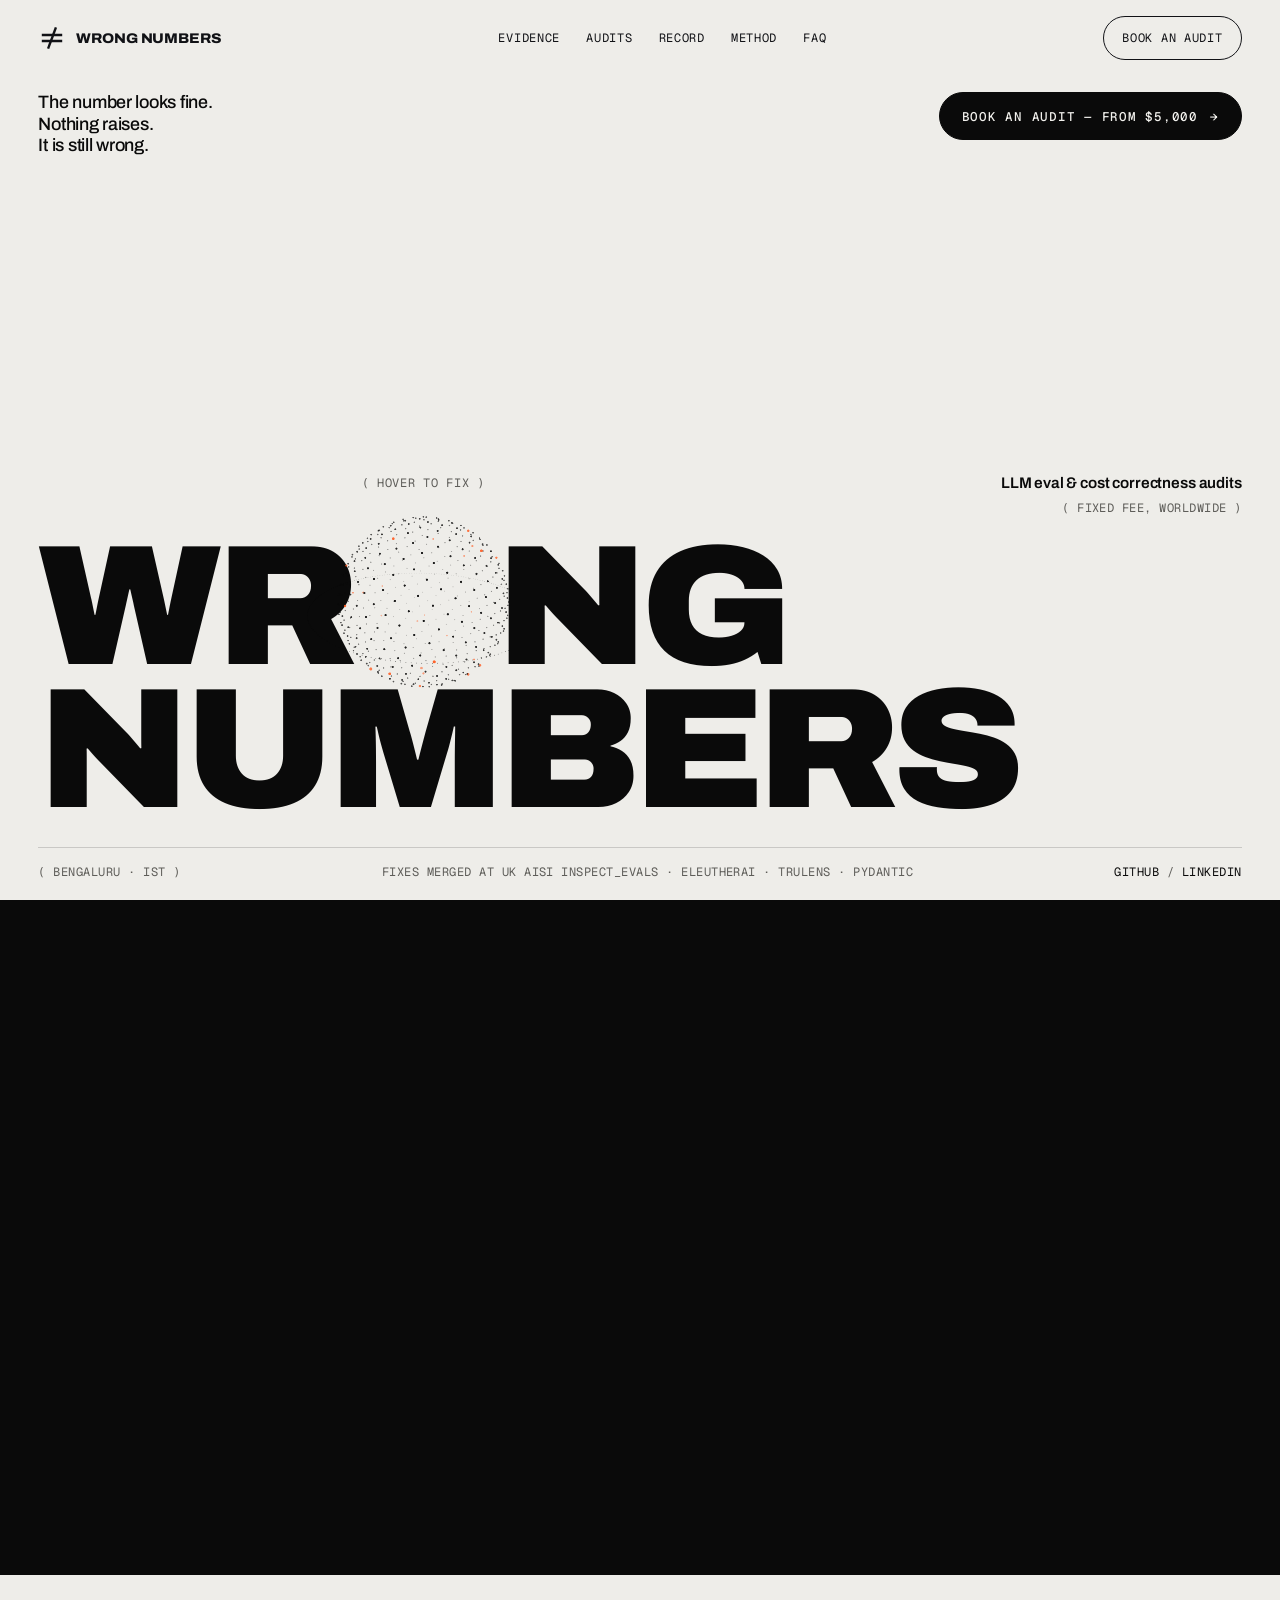
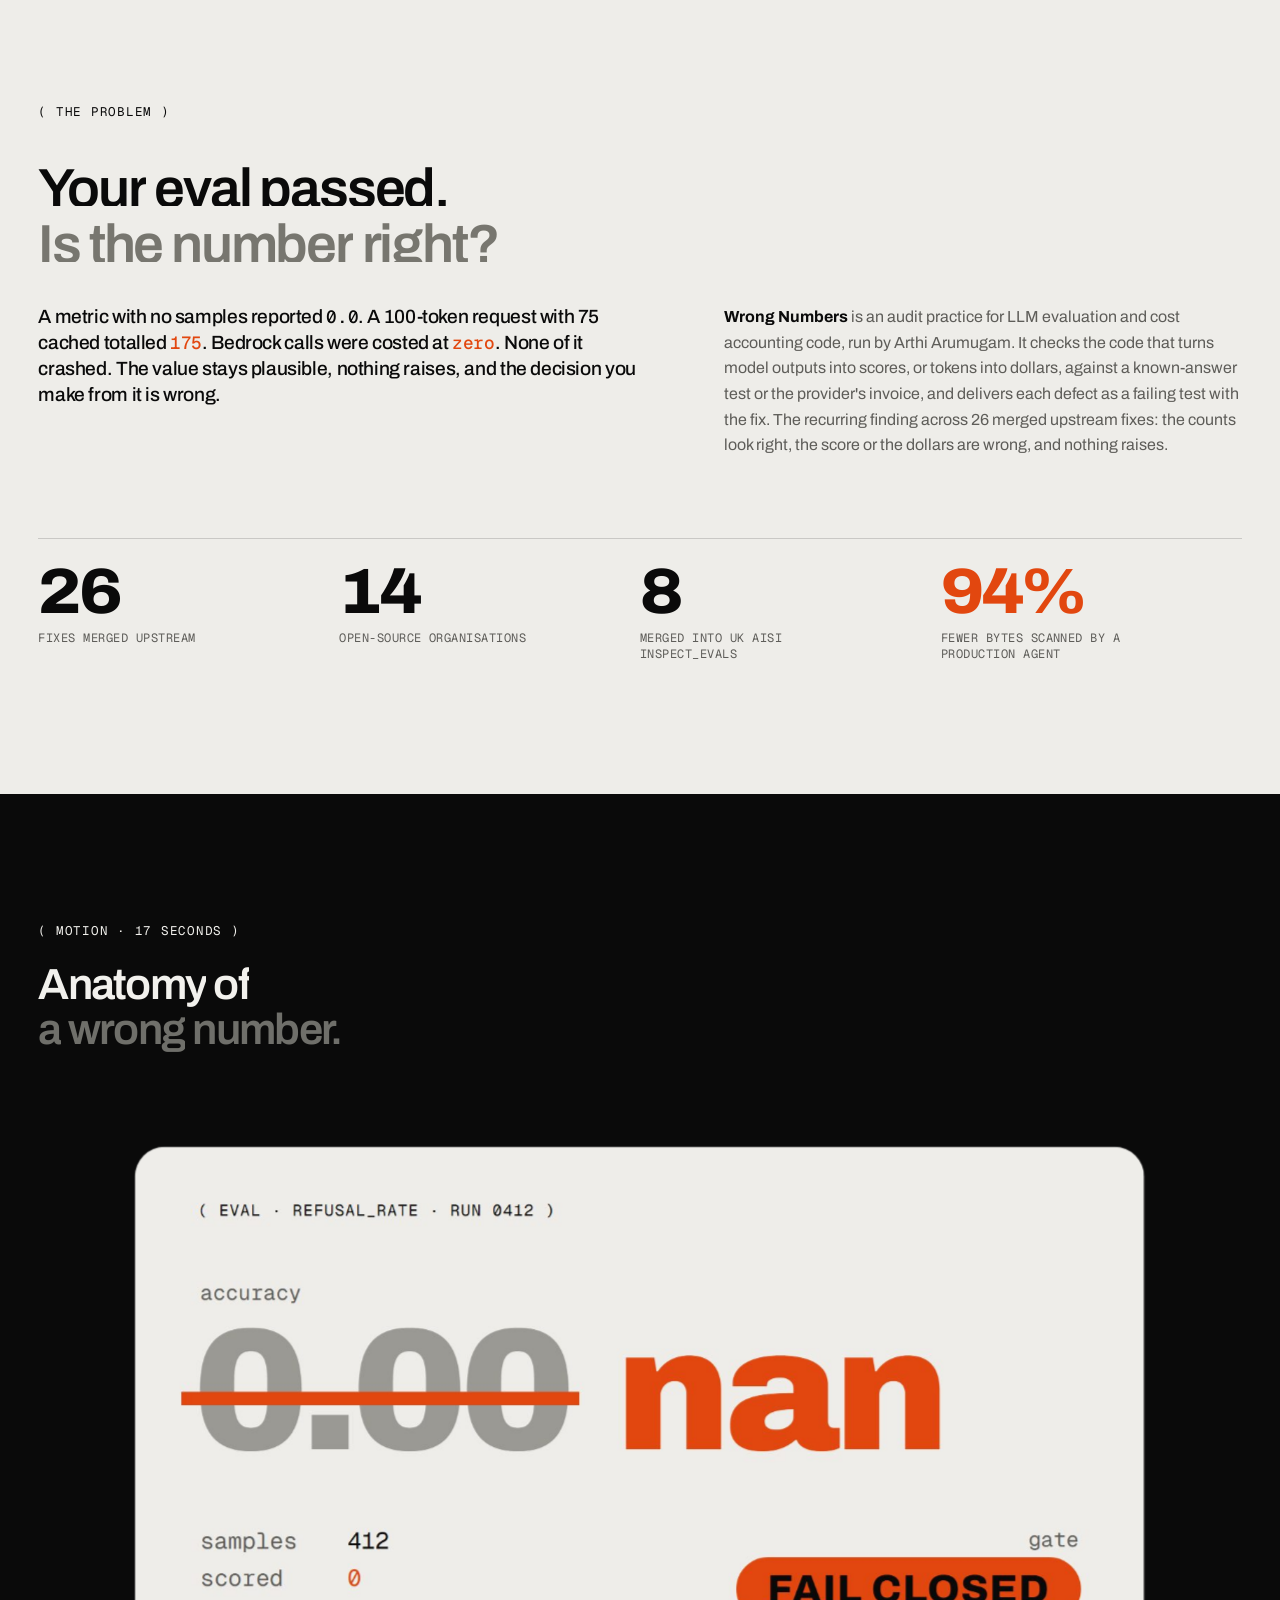
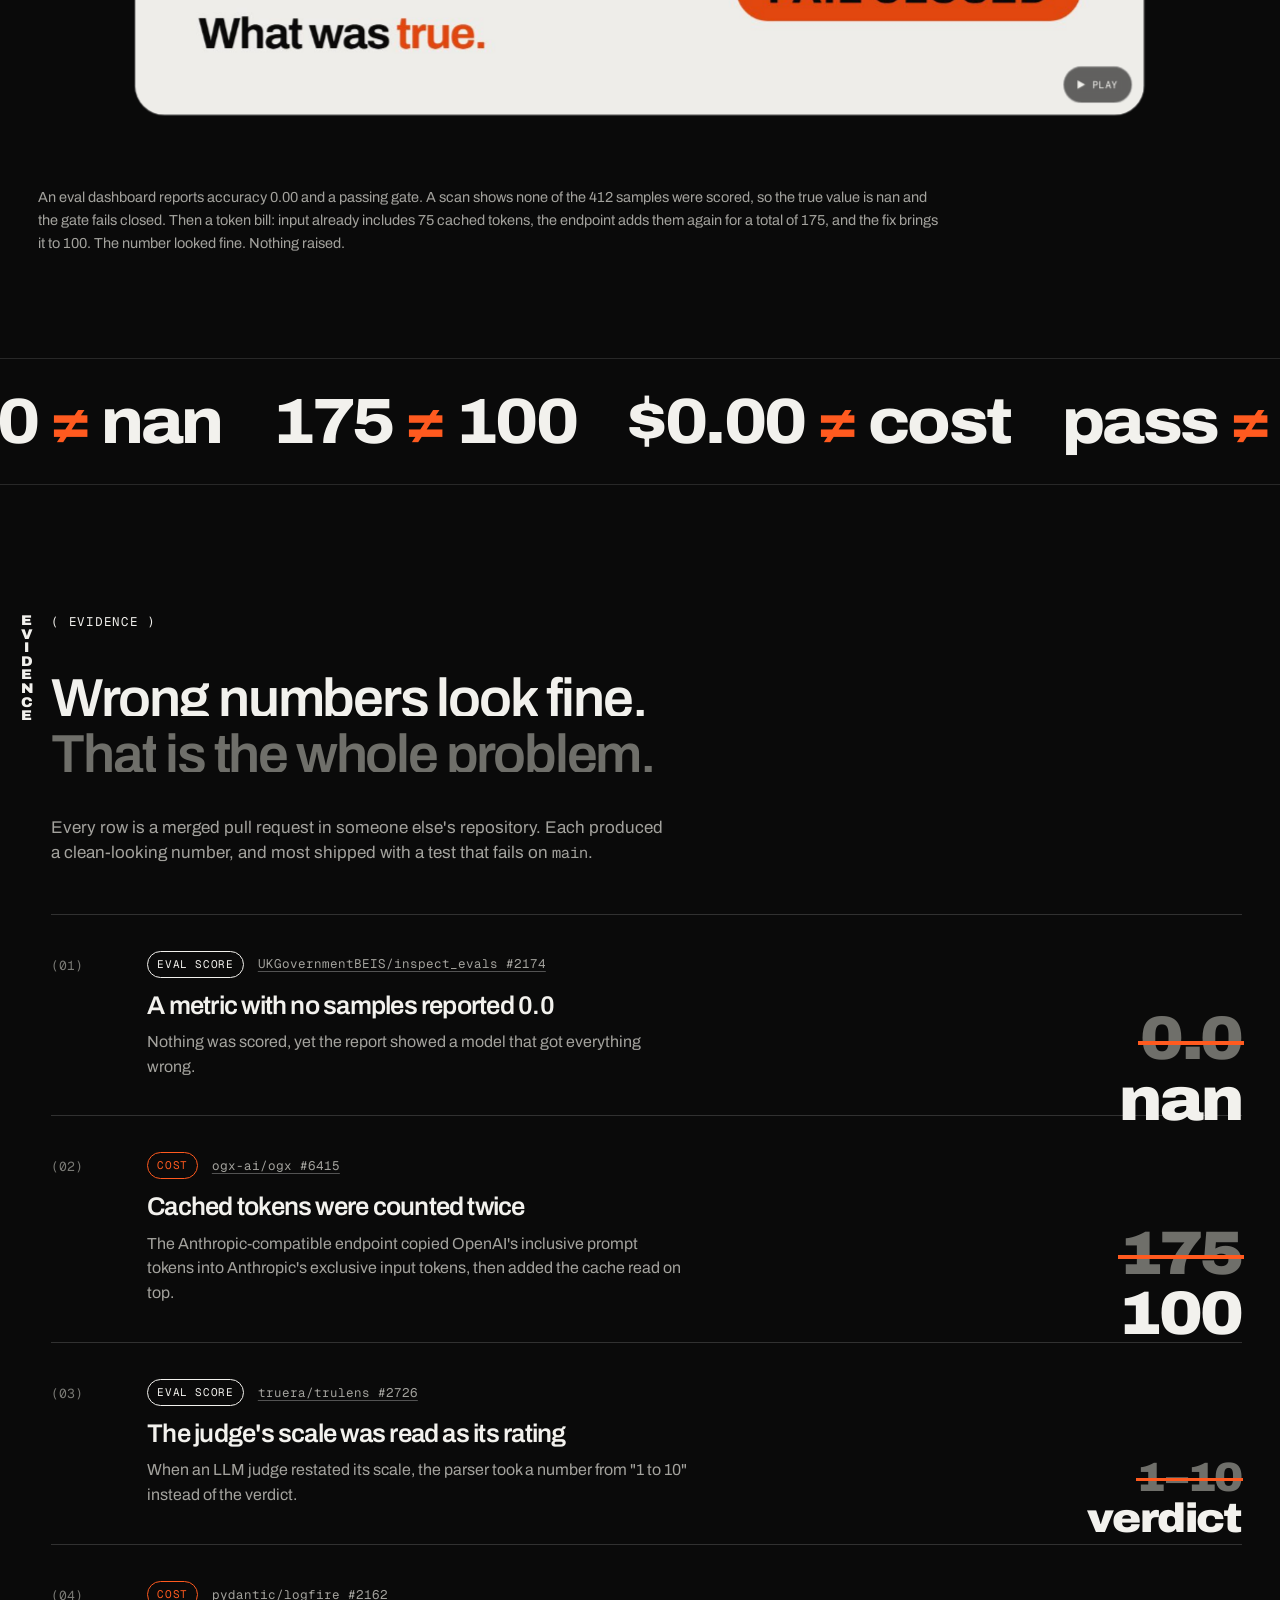
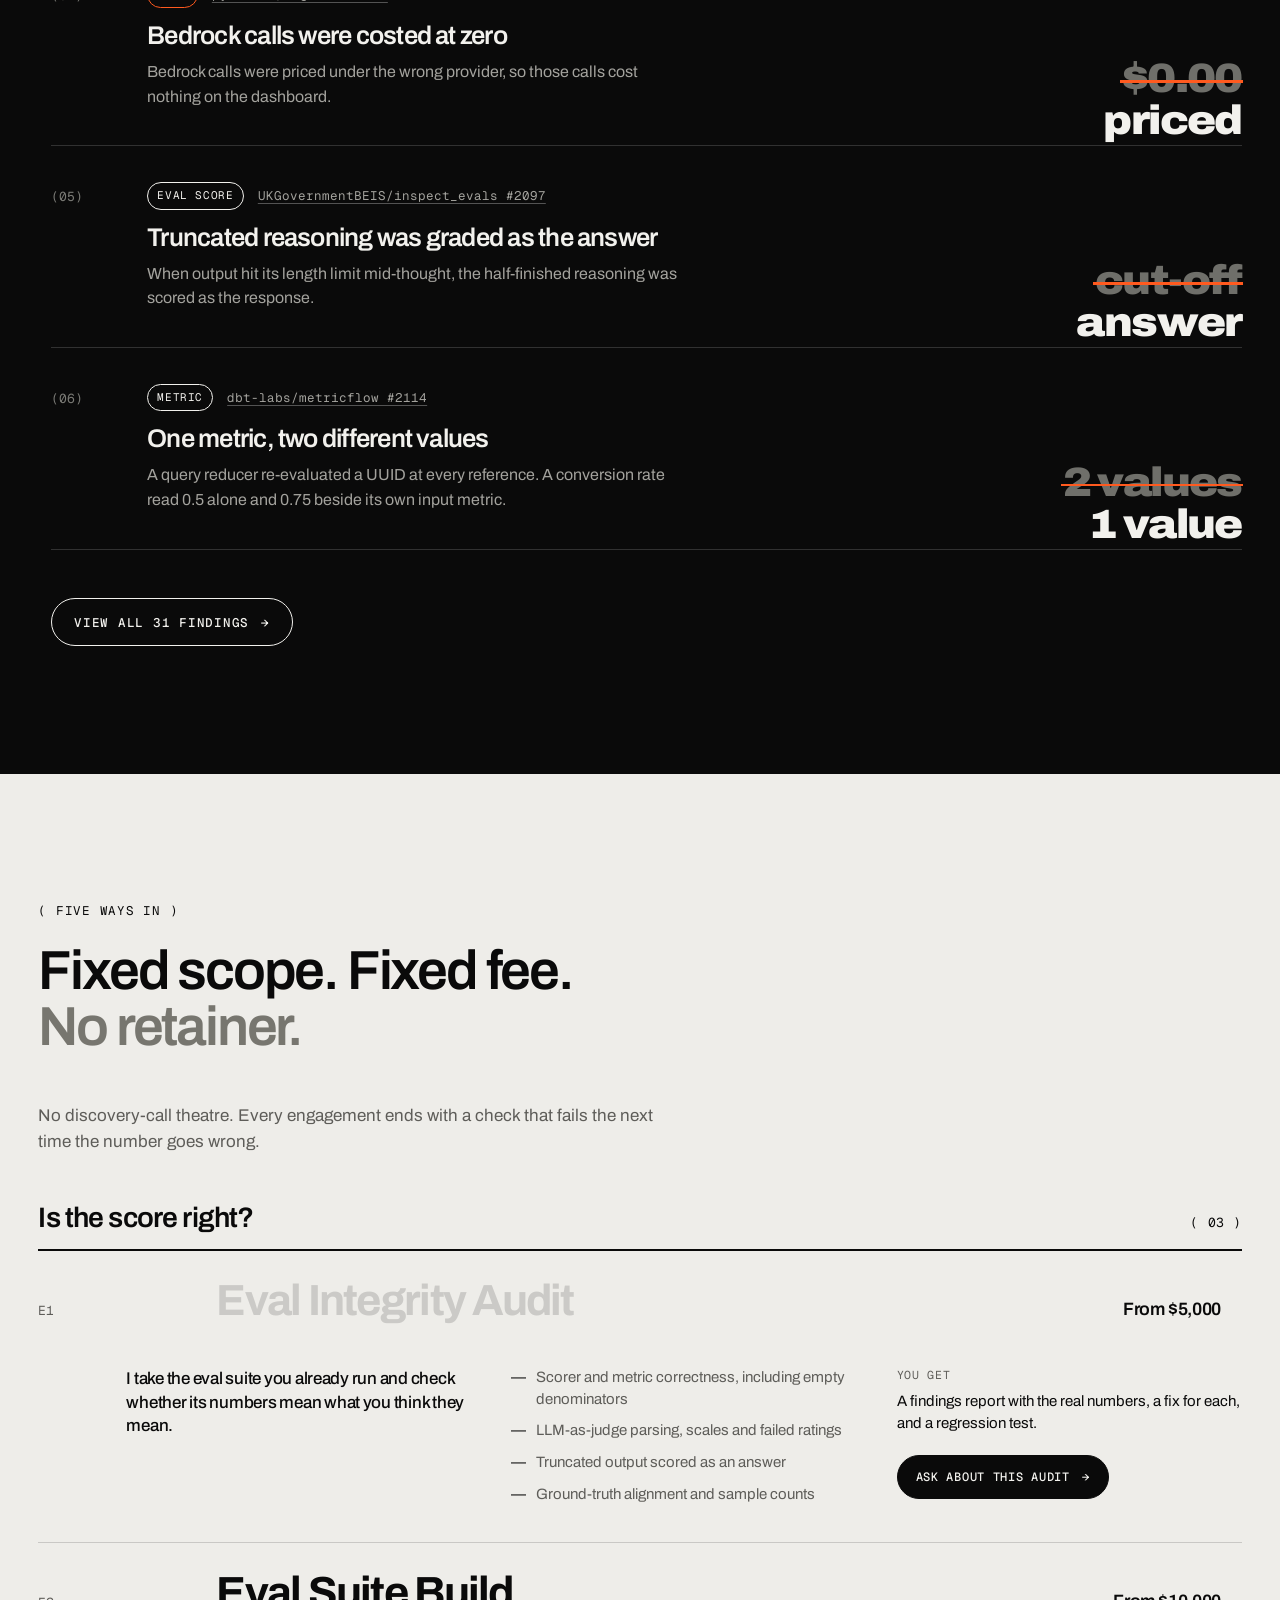
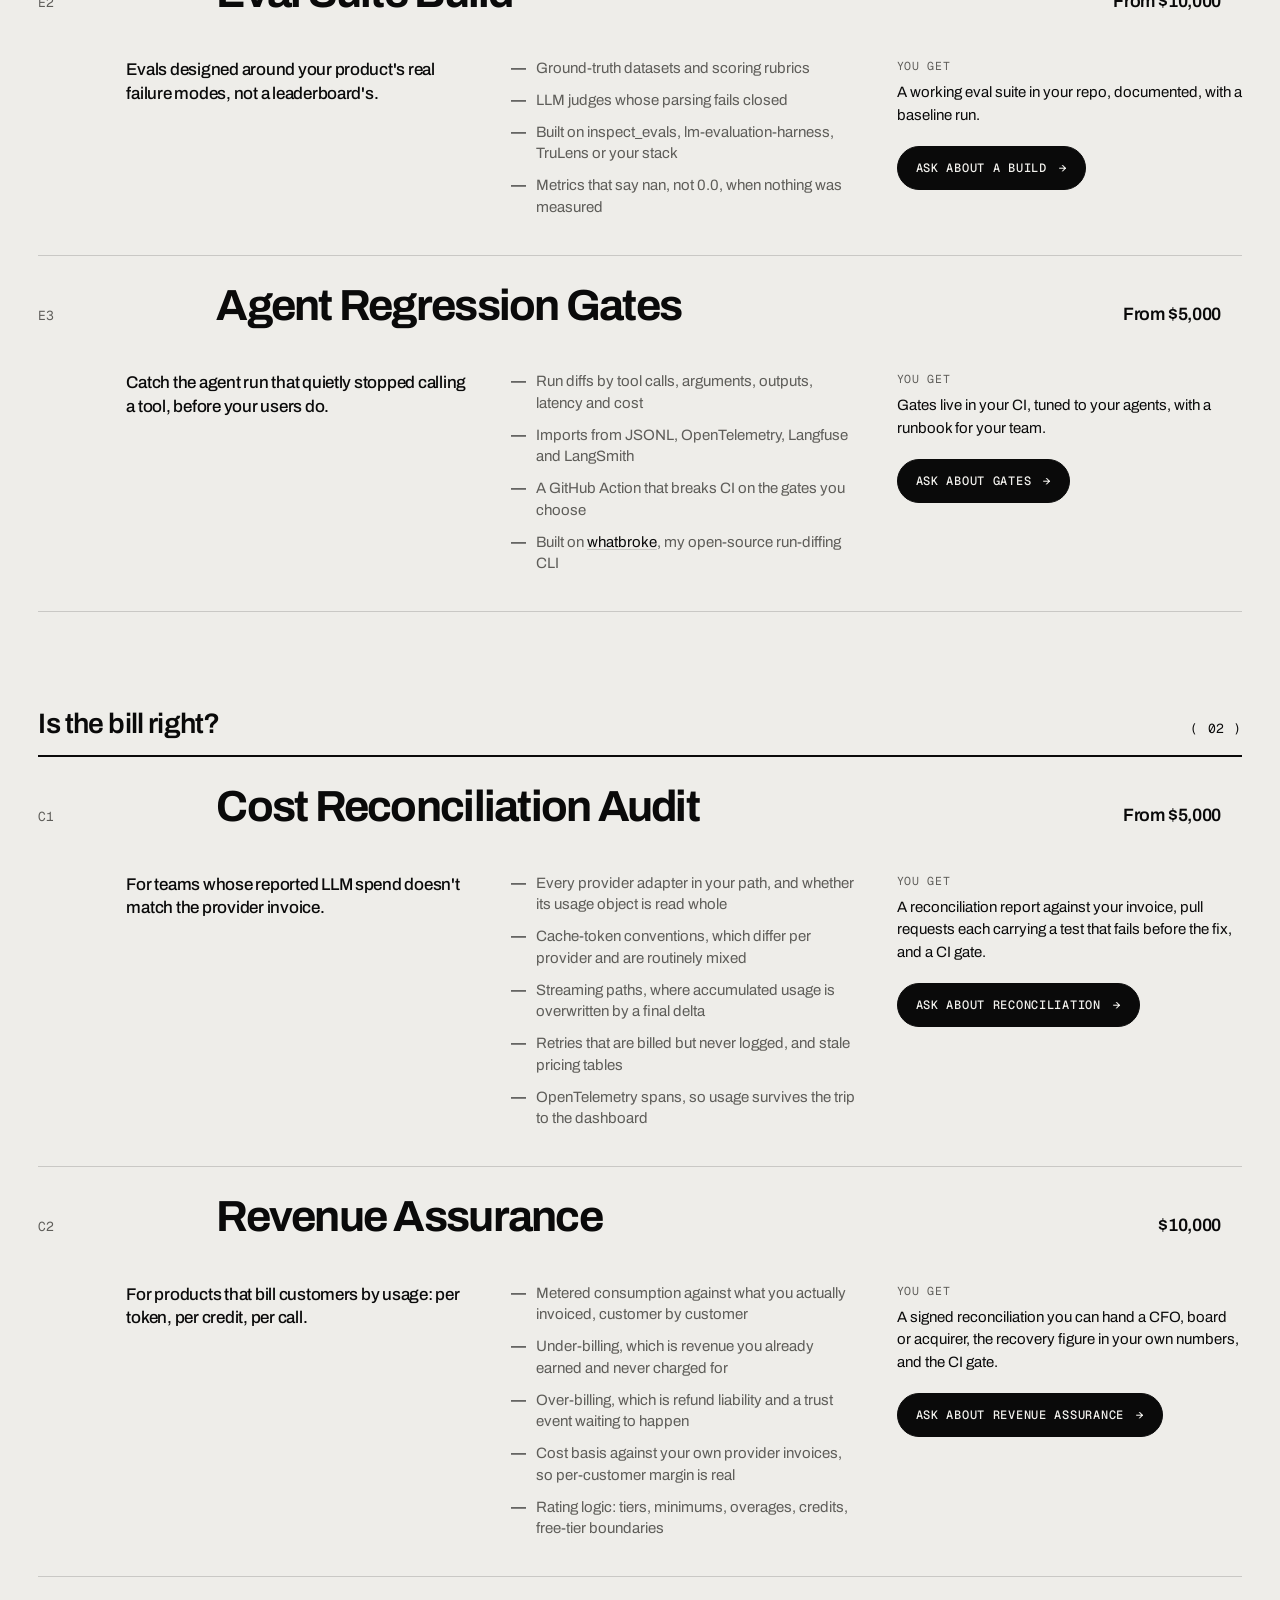
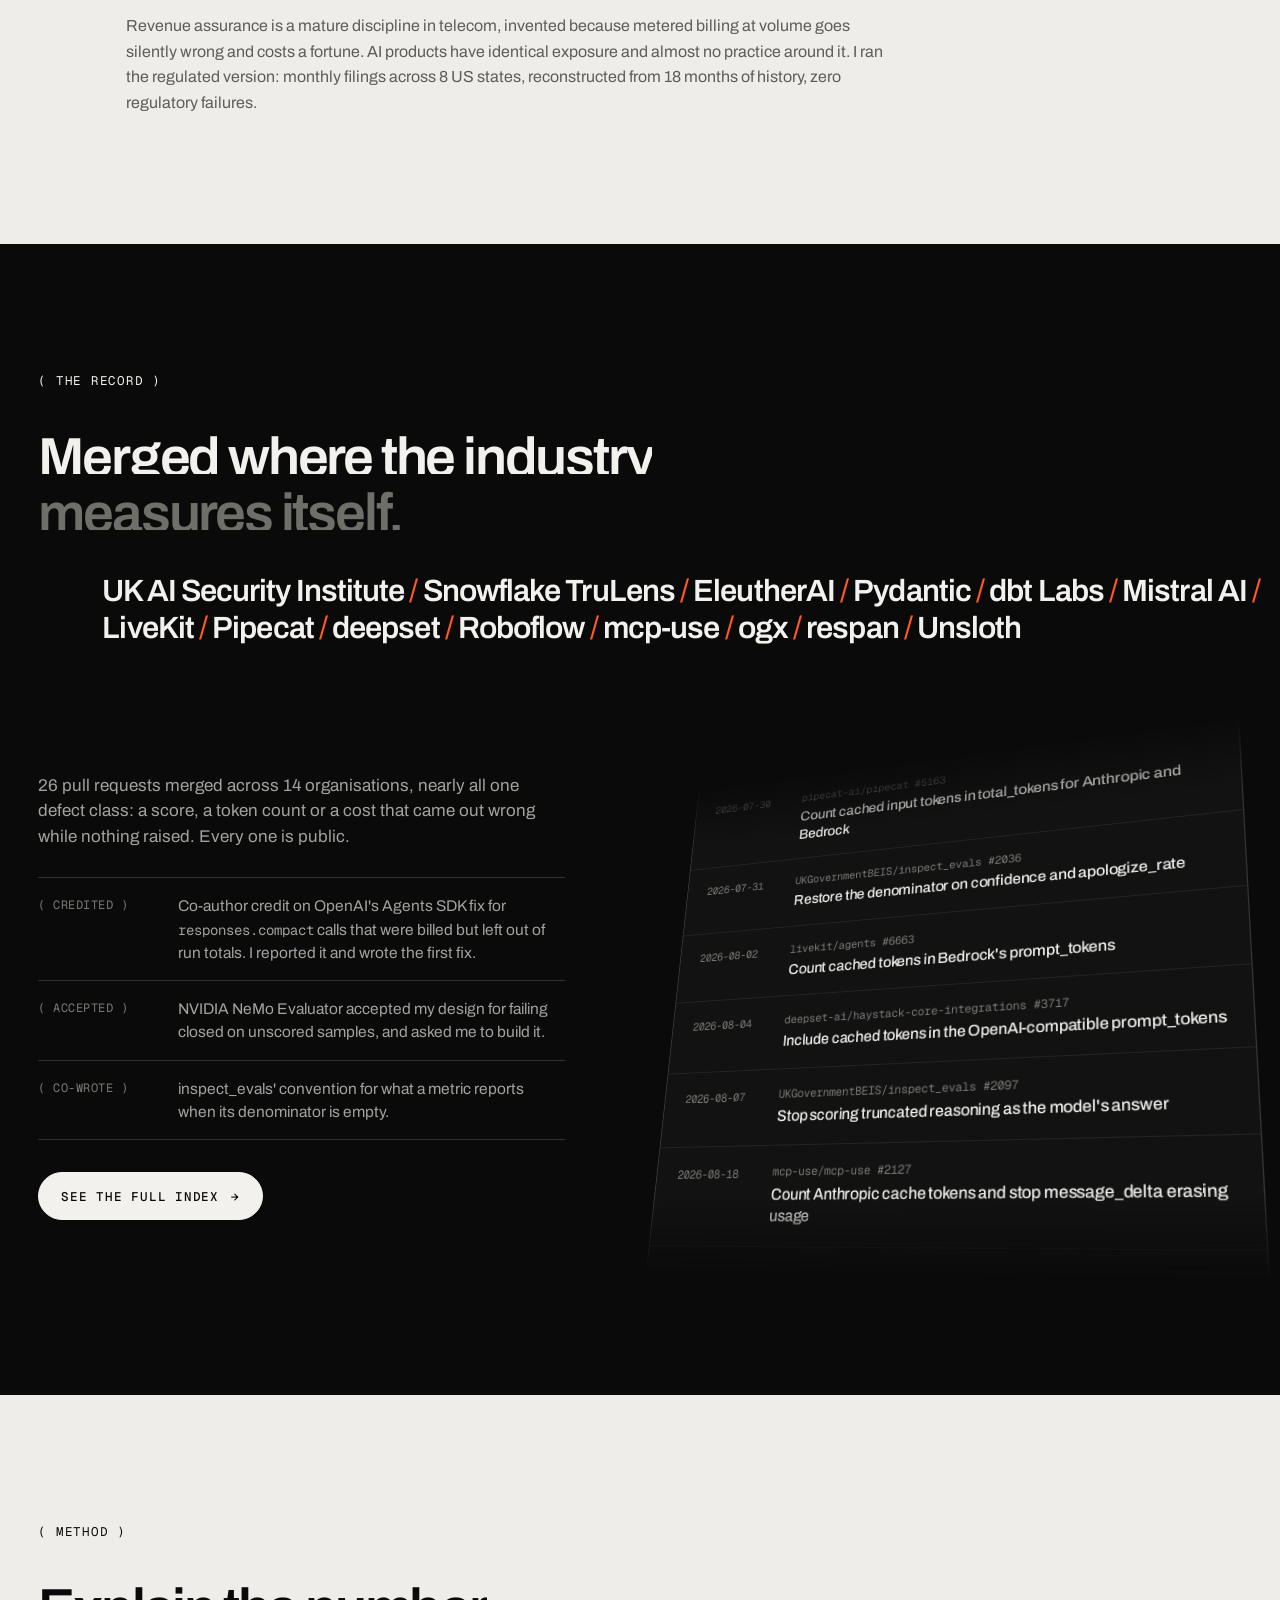
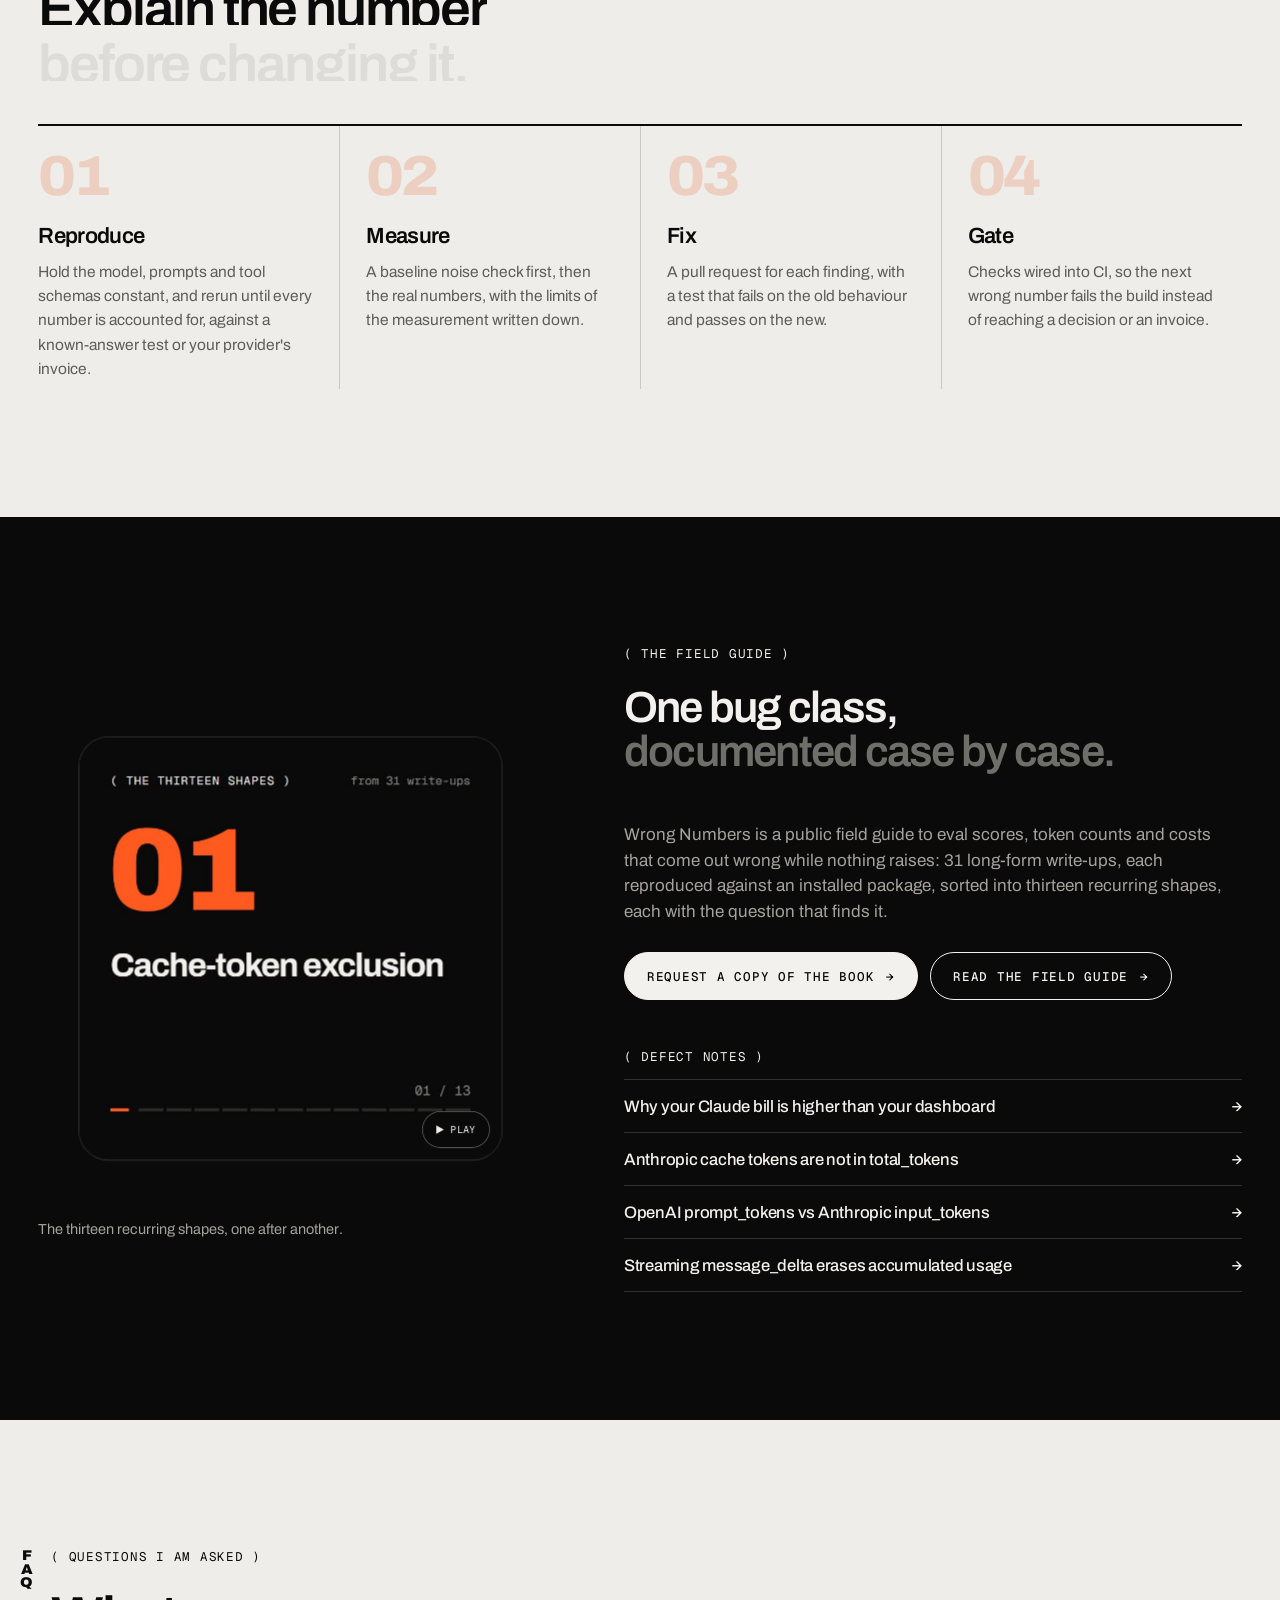
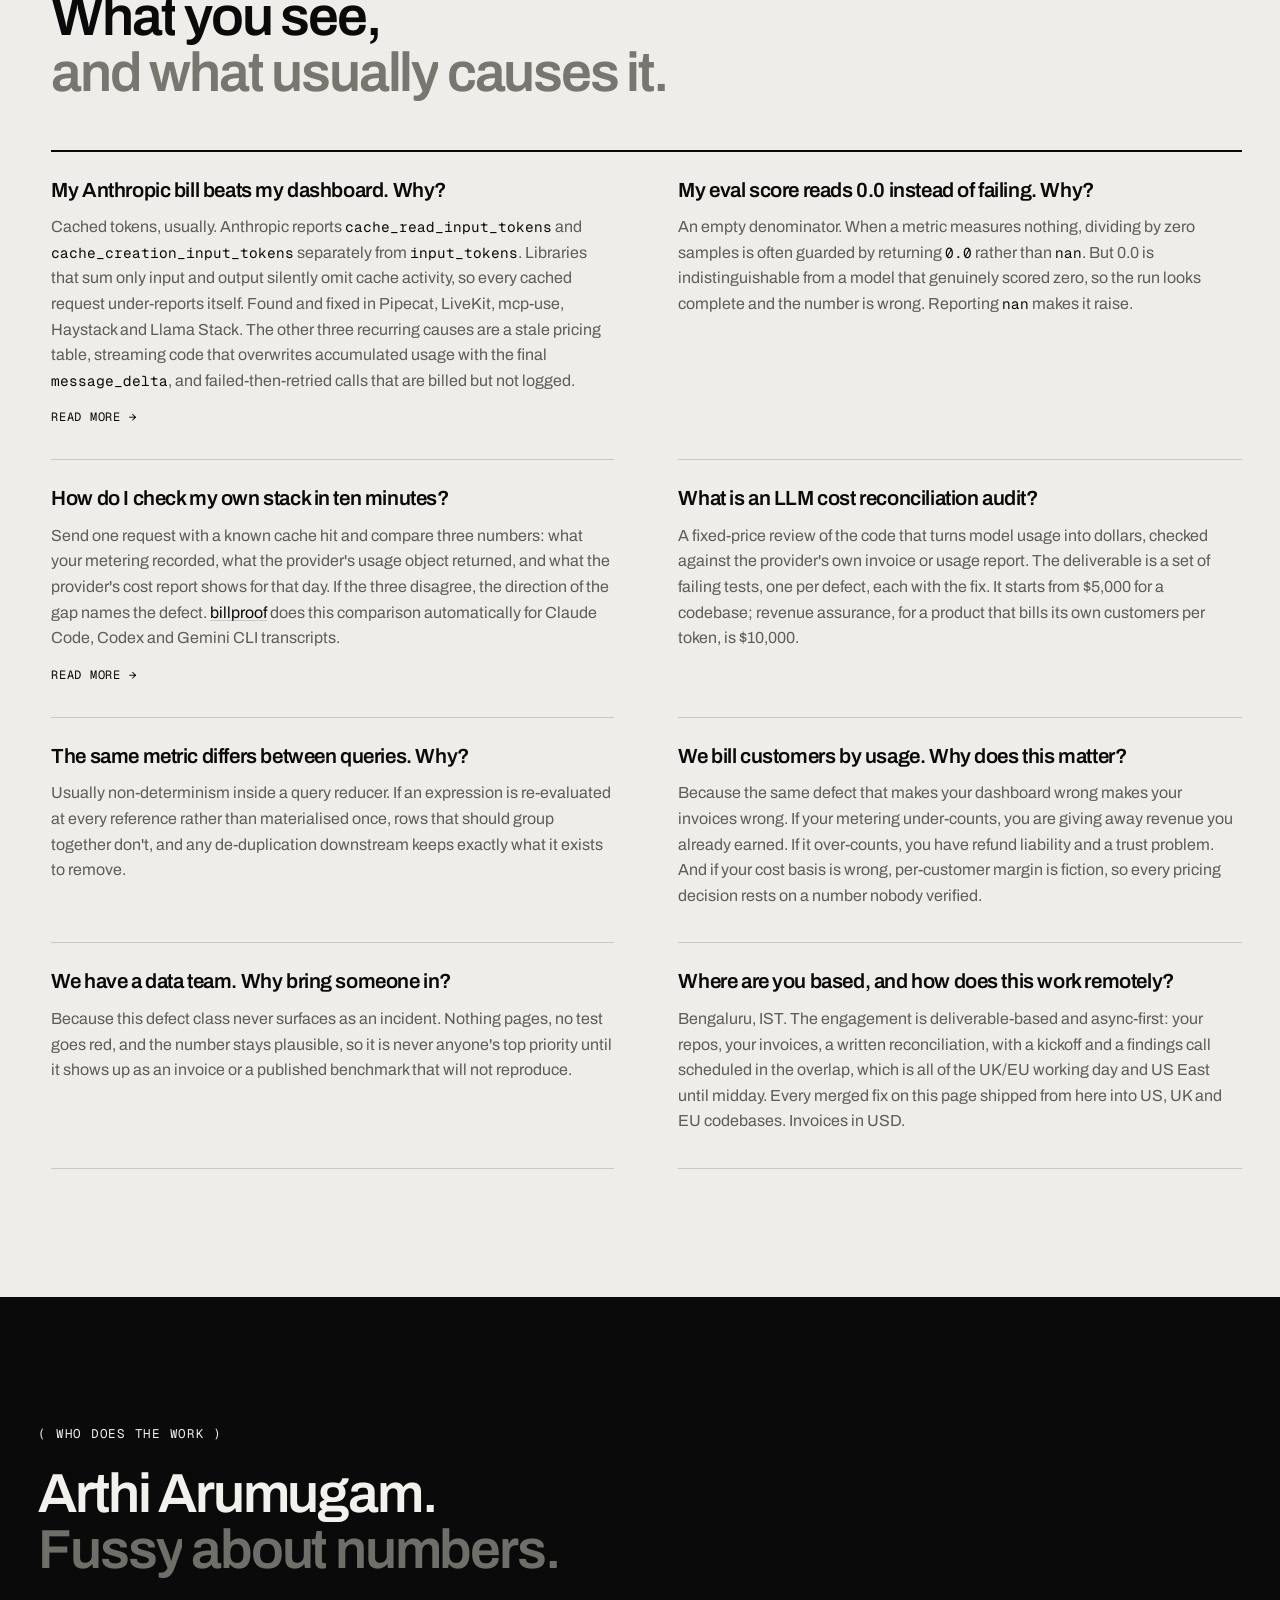
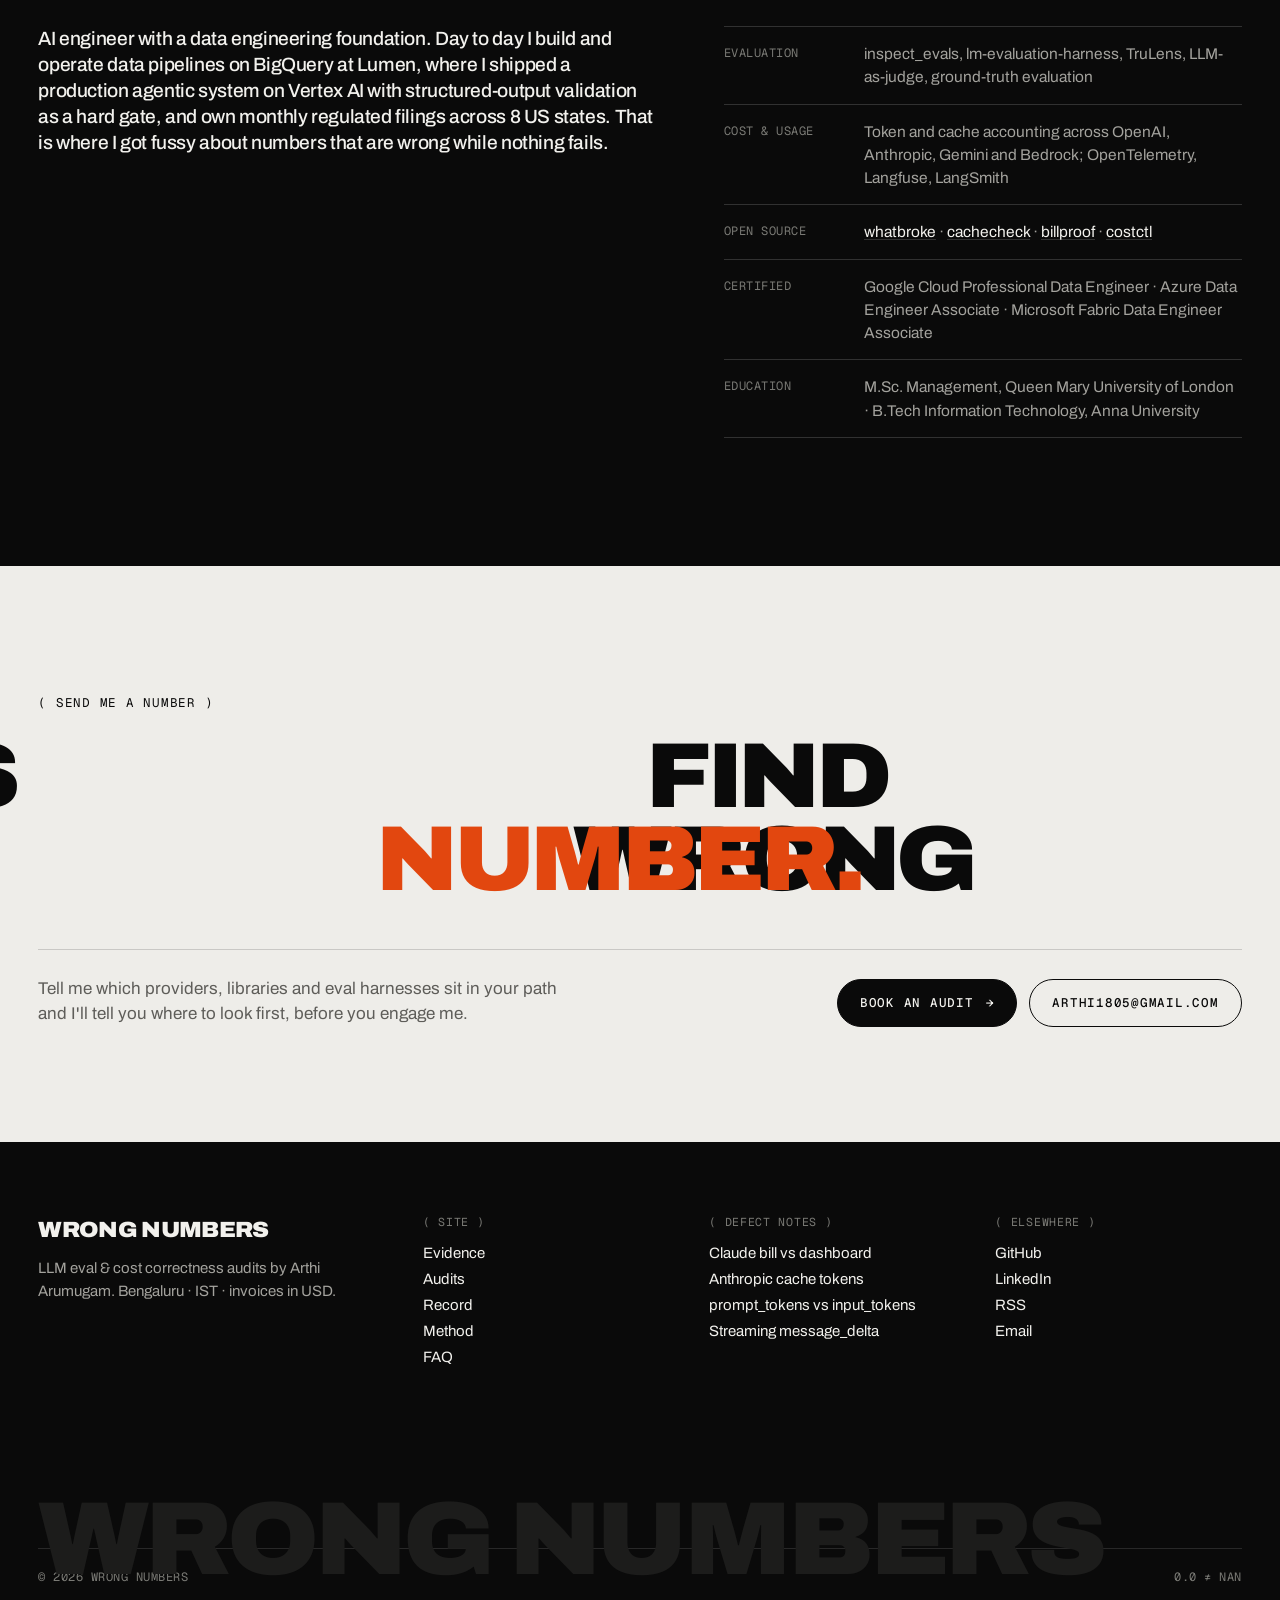
==== commit 06bba631: "home: square phone cut of the Anatomy film Phones now get a square 810x810 render of "Anatomy of a w" ====
--- a/index.html
+++ b/index.html
@@ -210,7 +210,8 @@
       </div>
       <figure class="film-frame" data-reveal>
         <div class="screen">
-          <video class="loop" muted loop playsinline preload="none" width="1440" height="810" poster="/media/anatomy-poster.jpg" aria-describedby="film-desc">
+          <video class="loop" muted loop playsinline preload="none" width="1440" height="810" poster="/media/anatomy-poster.jpg" data-poster-phone="/media/anatomy-square-poster.jpg" aria-describedby="film-desc">
+            <source src="/media/anatomy-square.mp4" type="video/mp4" media="(max-width: 680px)">
             <source src="/media/anatomy.mp4" type="video/mp4">
           </video>
           <button class="loop-toggle" type="button" aria-label="Pause the animation"><span>Pause</span></button>
--- a/home.css
+++ b/home.css
@@ -374,6 +374,8 @@
 .screen:hover { border-color: rgba(255, 255, 255, .3); }
 video.loop { display: block; width: 100%; height: auto; aspect-ratio: 16 / 9; object-fit: cover; }
 .guide-film video.loop { aspect-ratio: 1 / 1; }
+/* phones get the square cut of the film (see the <source media> in index.html) */
+@media (max-width: 680px) { .film-frame video.loop { aspect-ratio: 1 / 1; } }
 .loop-toggle {
   position: absolute; right: 14px; bottom: 14px; z-index: 1;
   display: inline-flex; align-items: center; gap: 8px; min-height: 44px; padding: 0 16px;
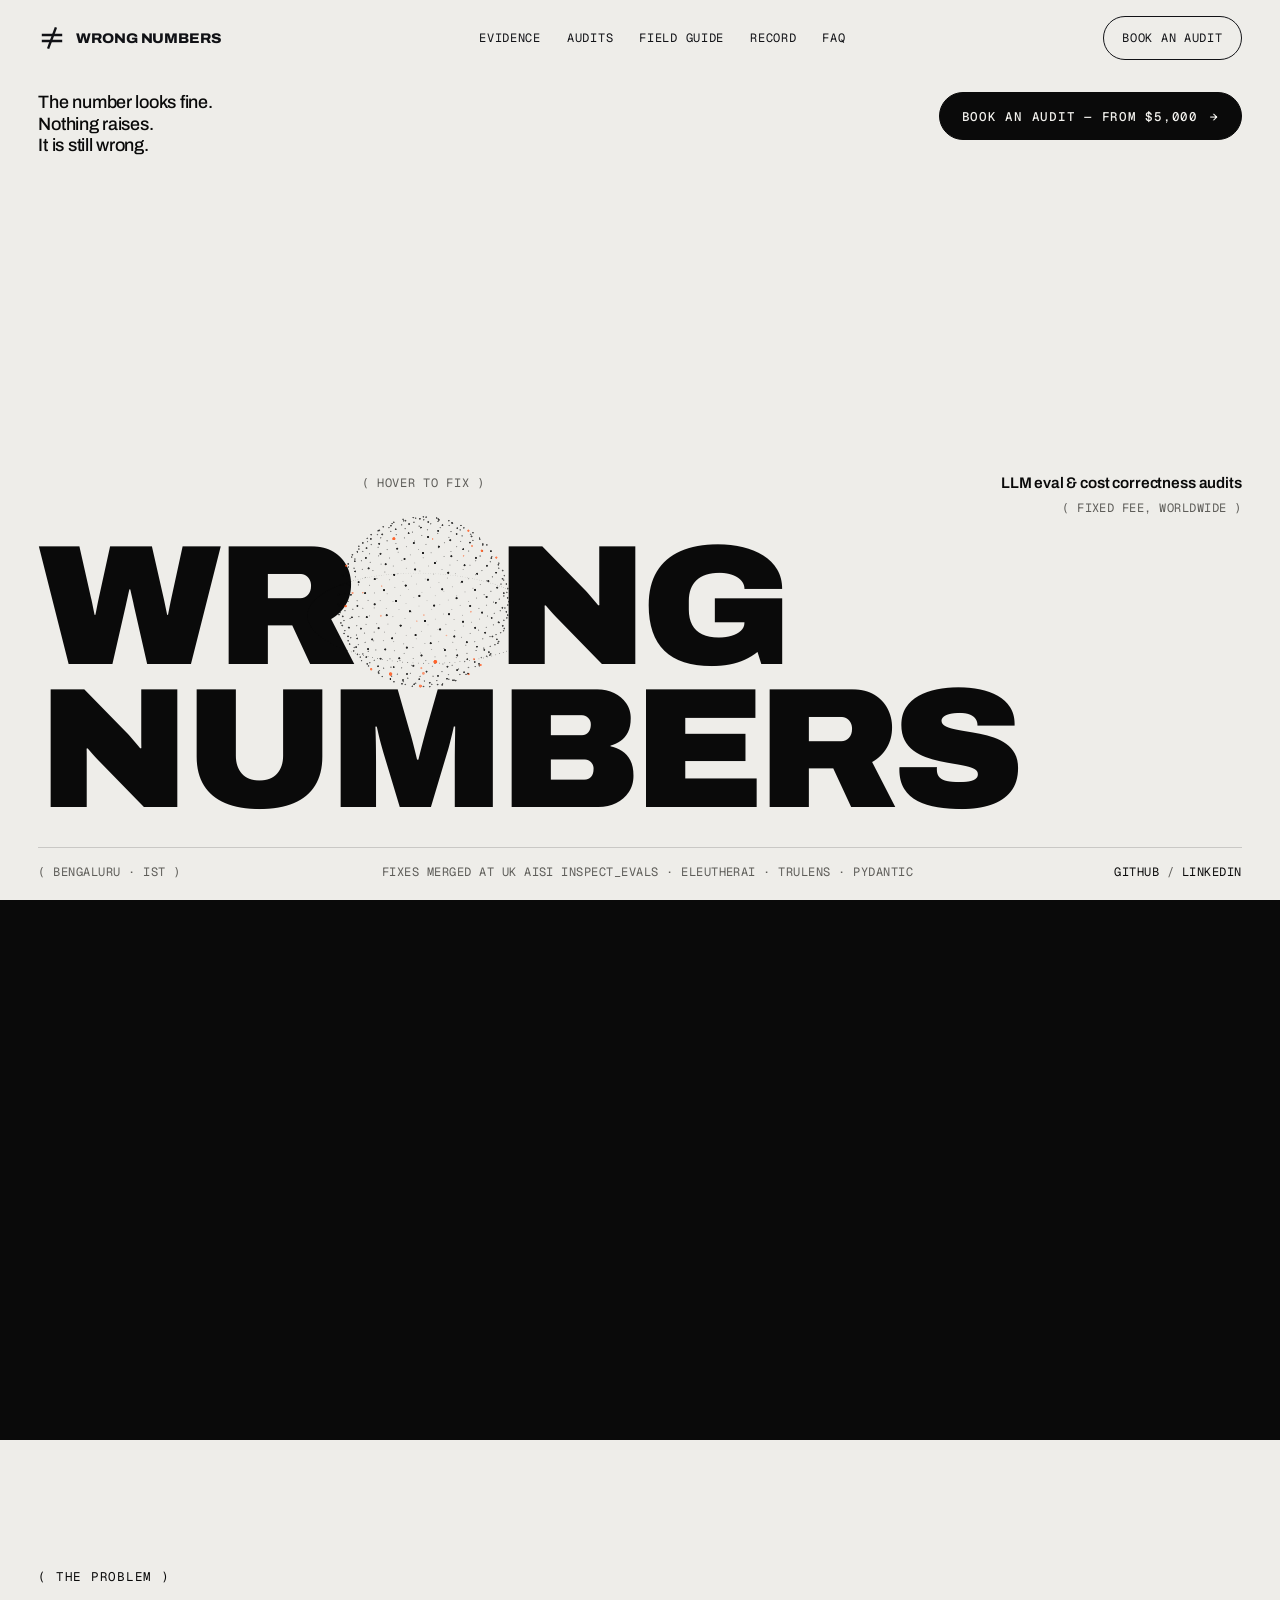
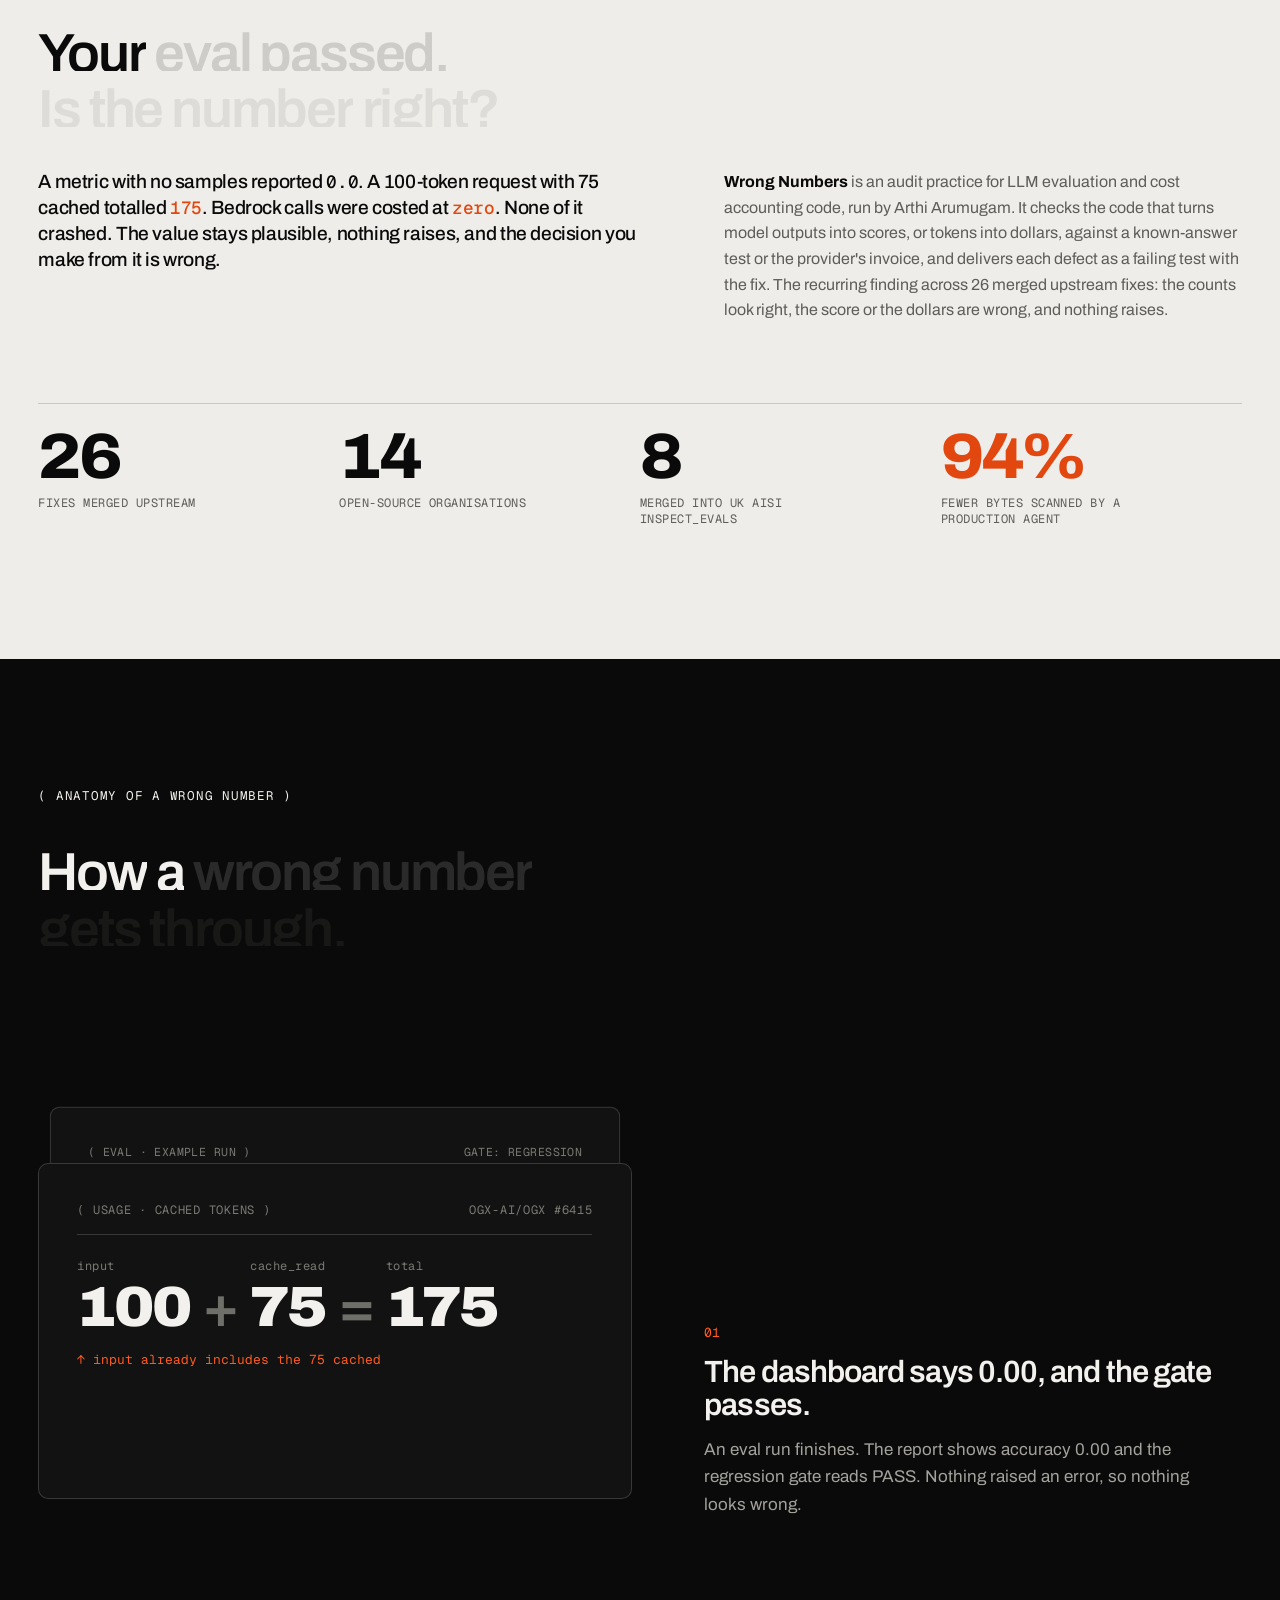
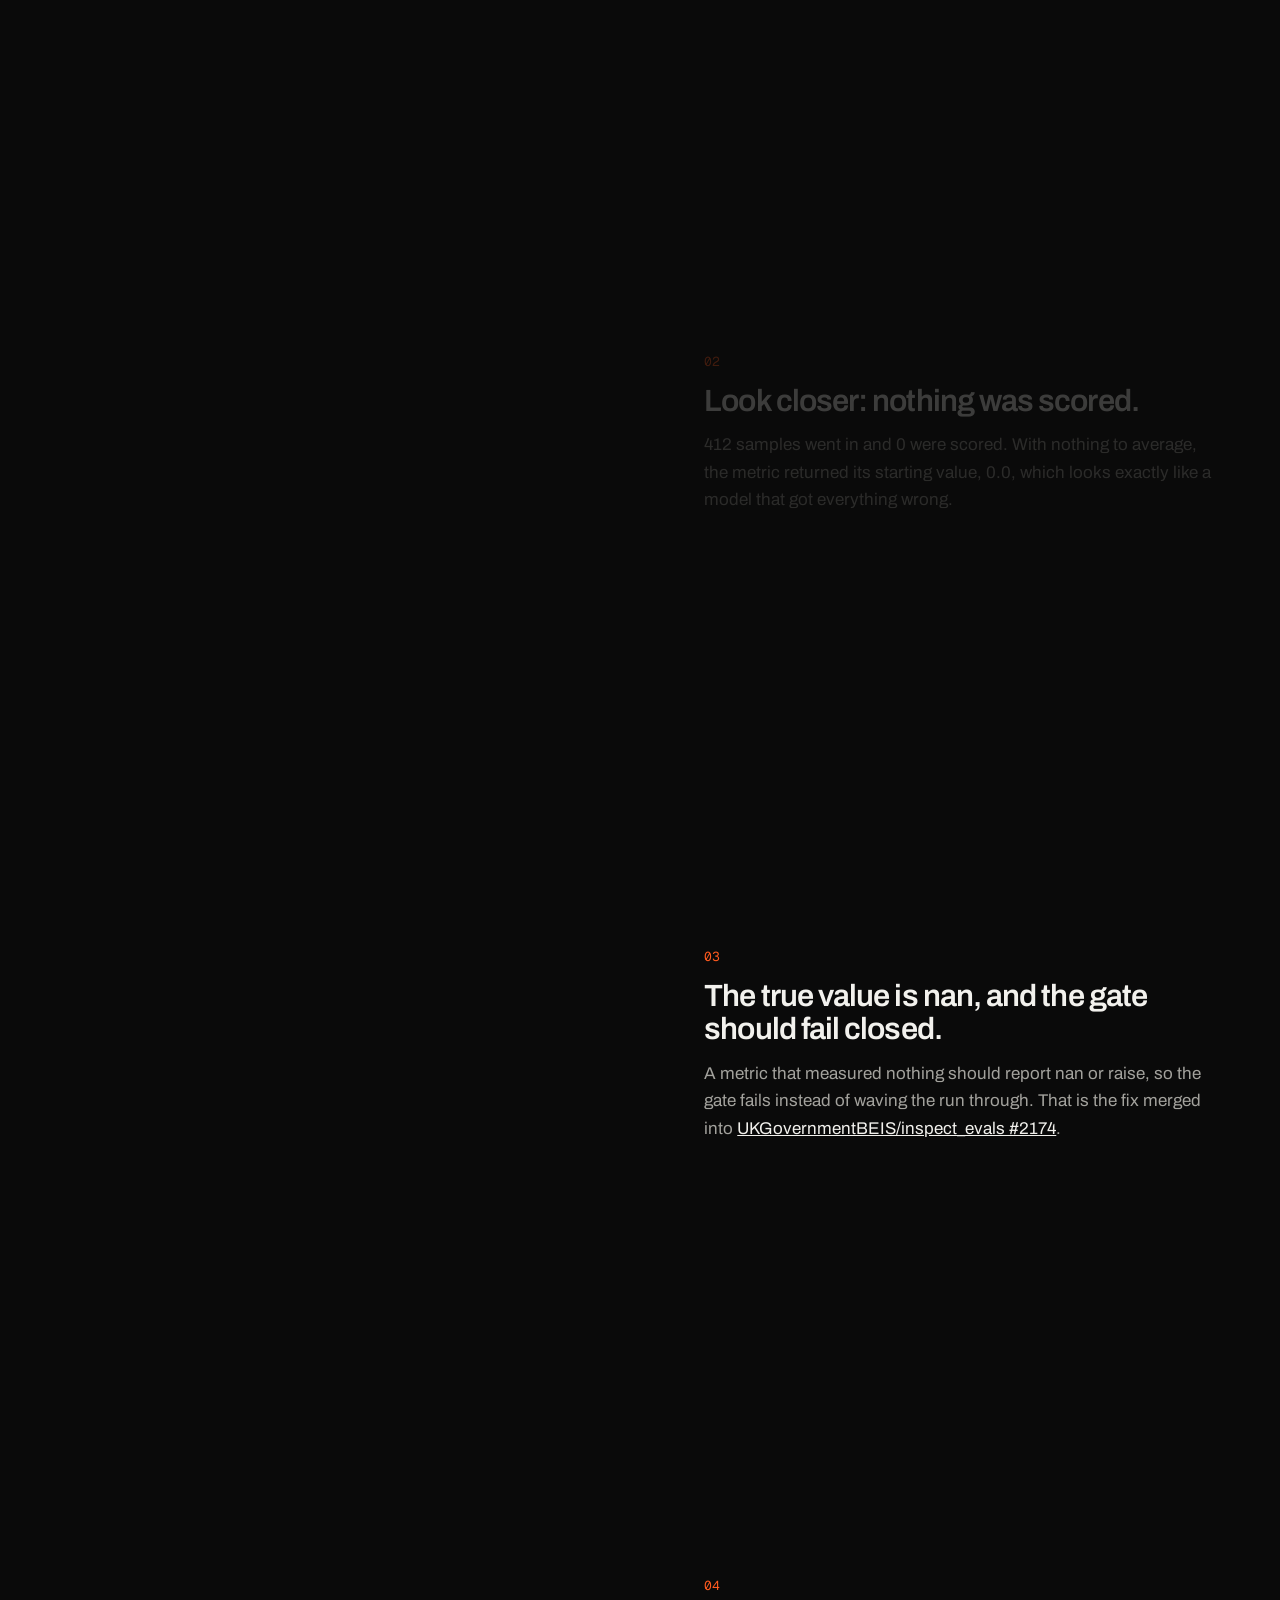
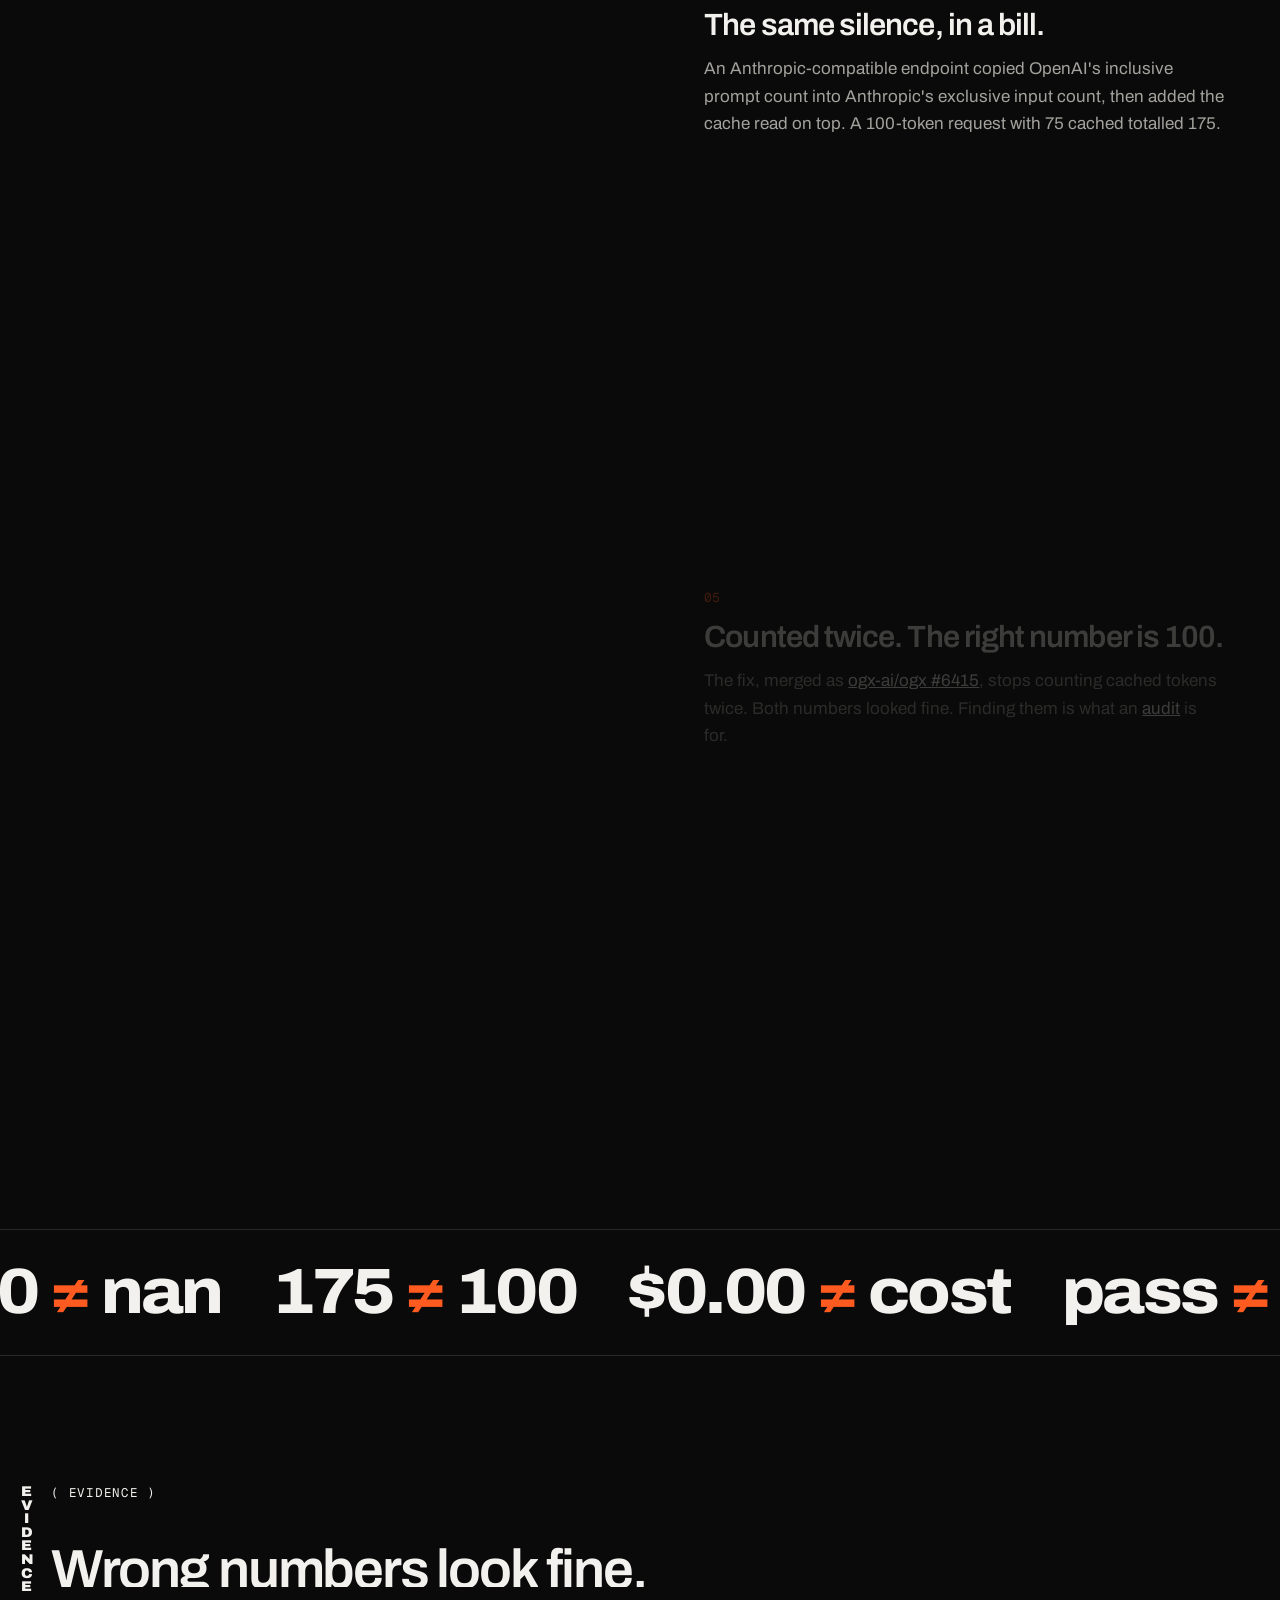
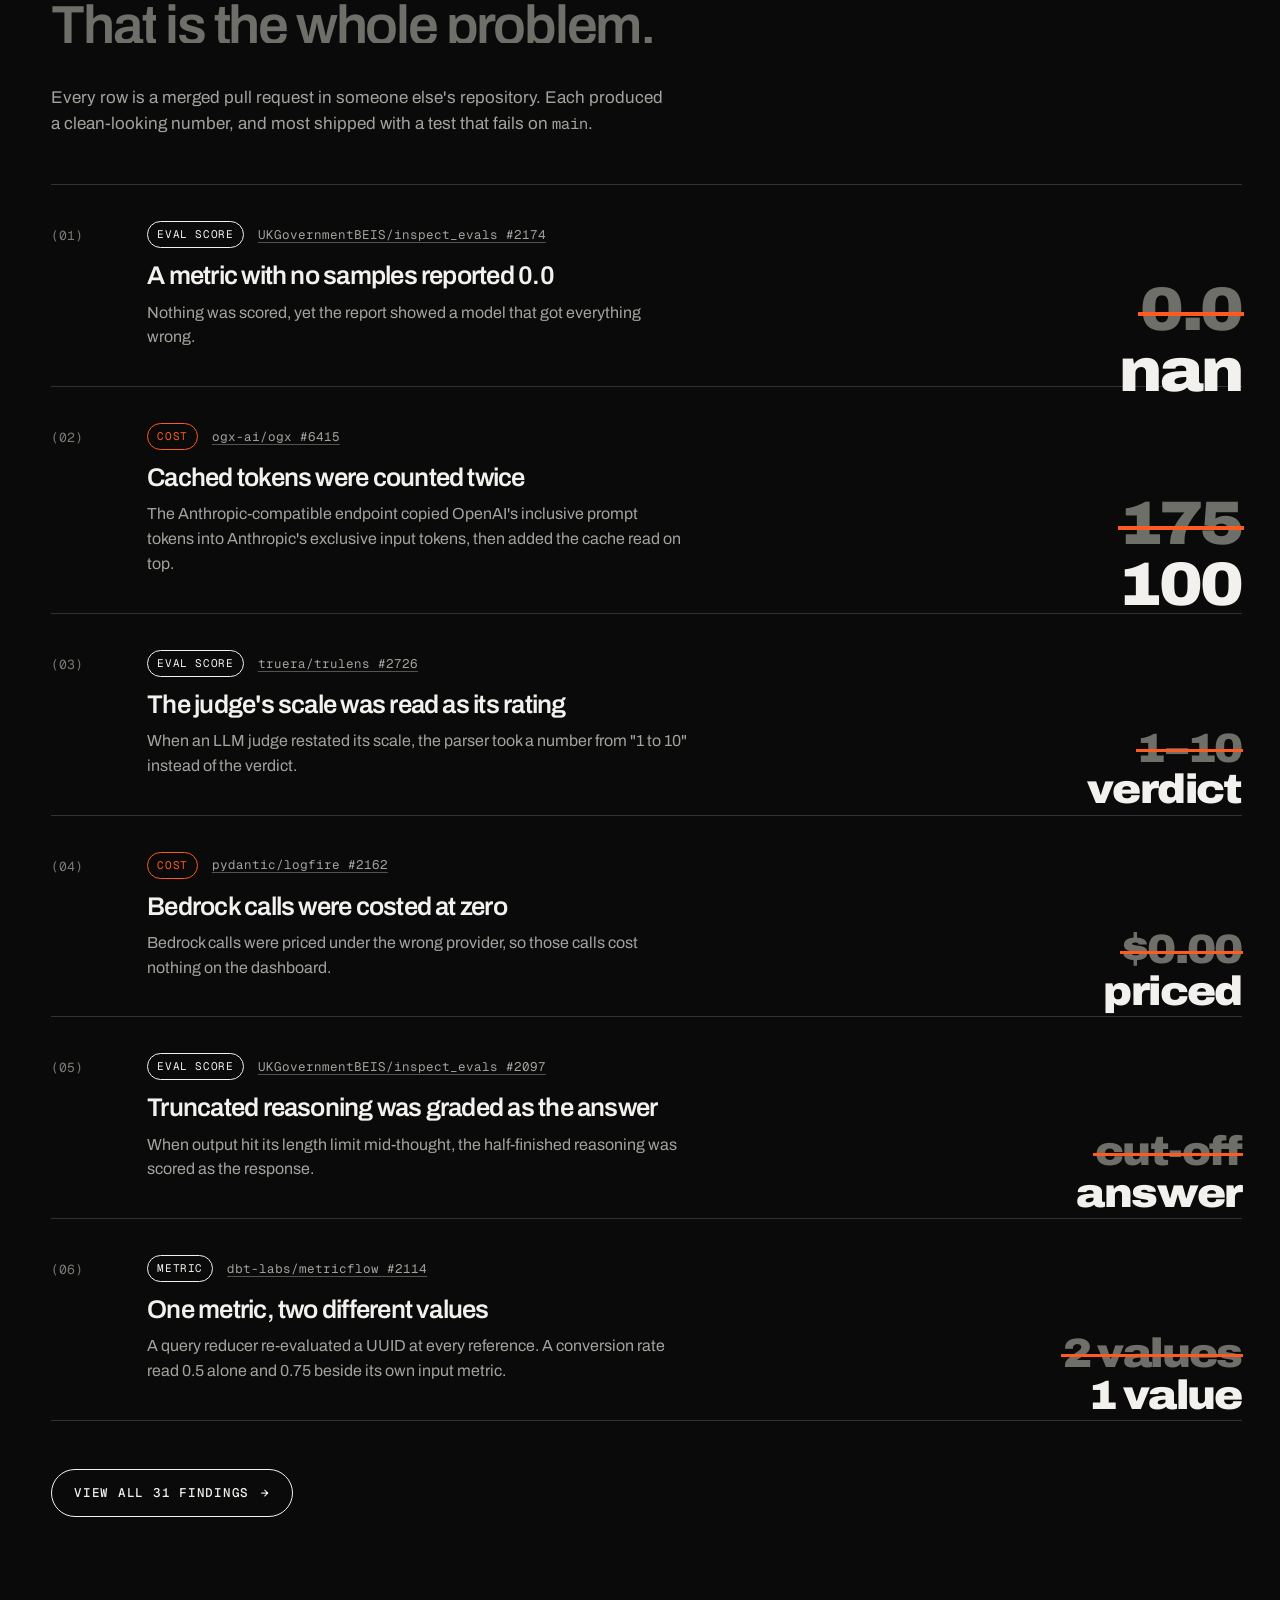
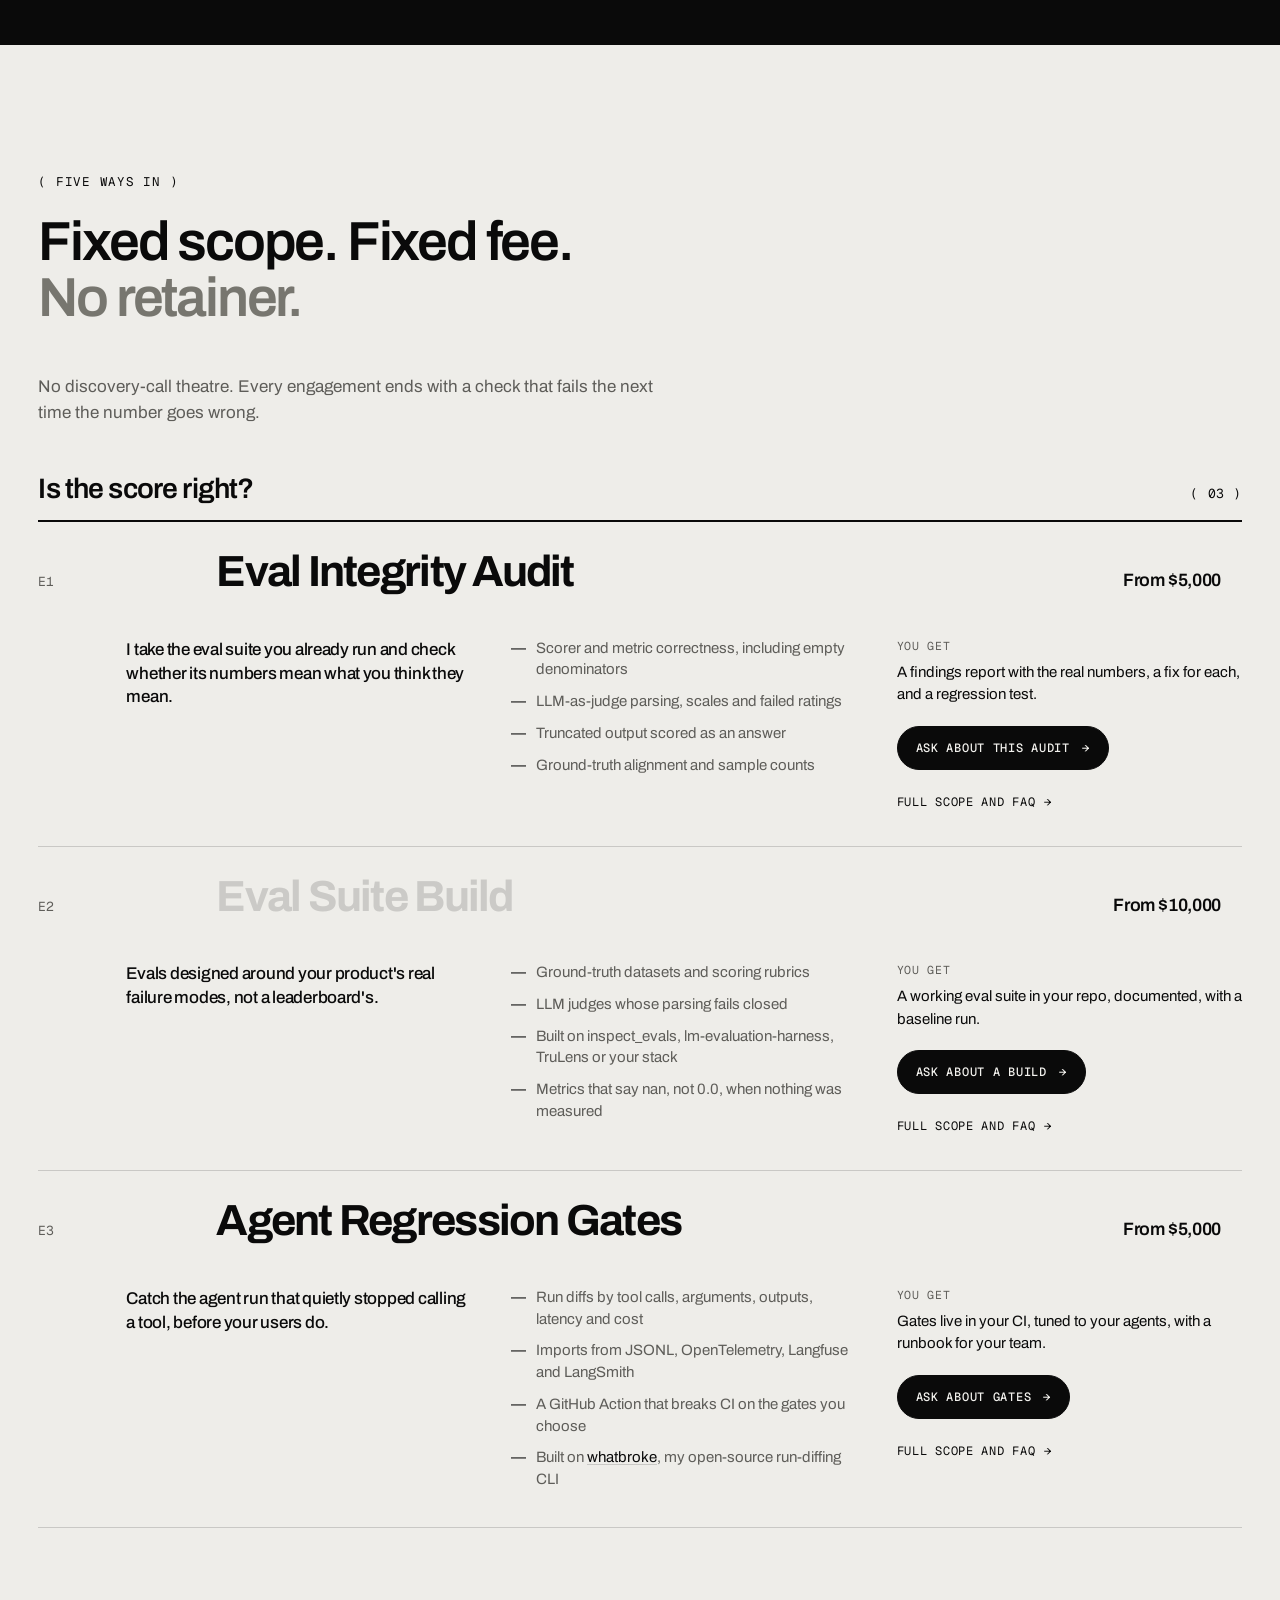
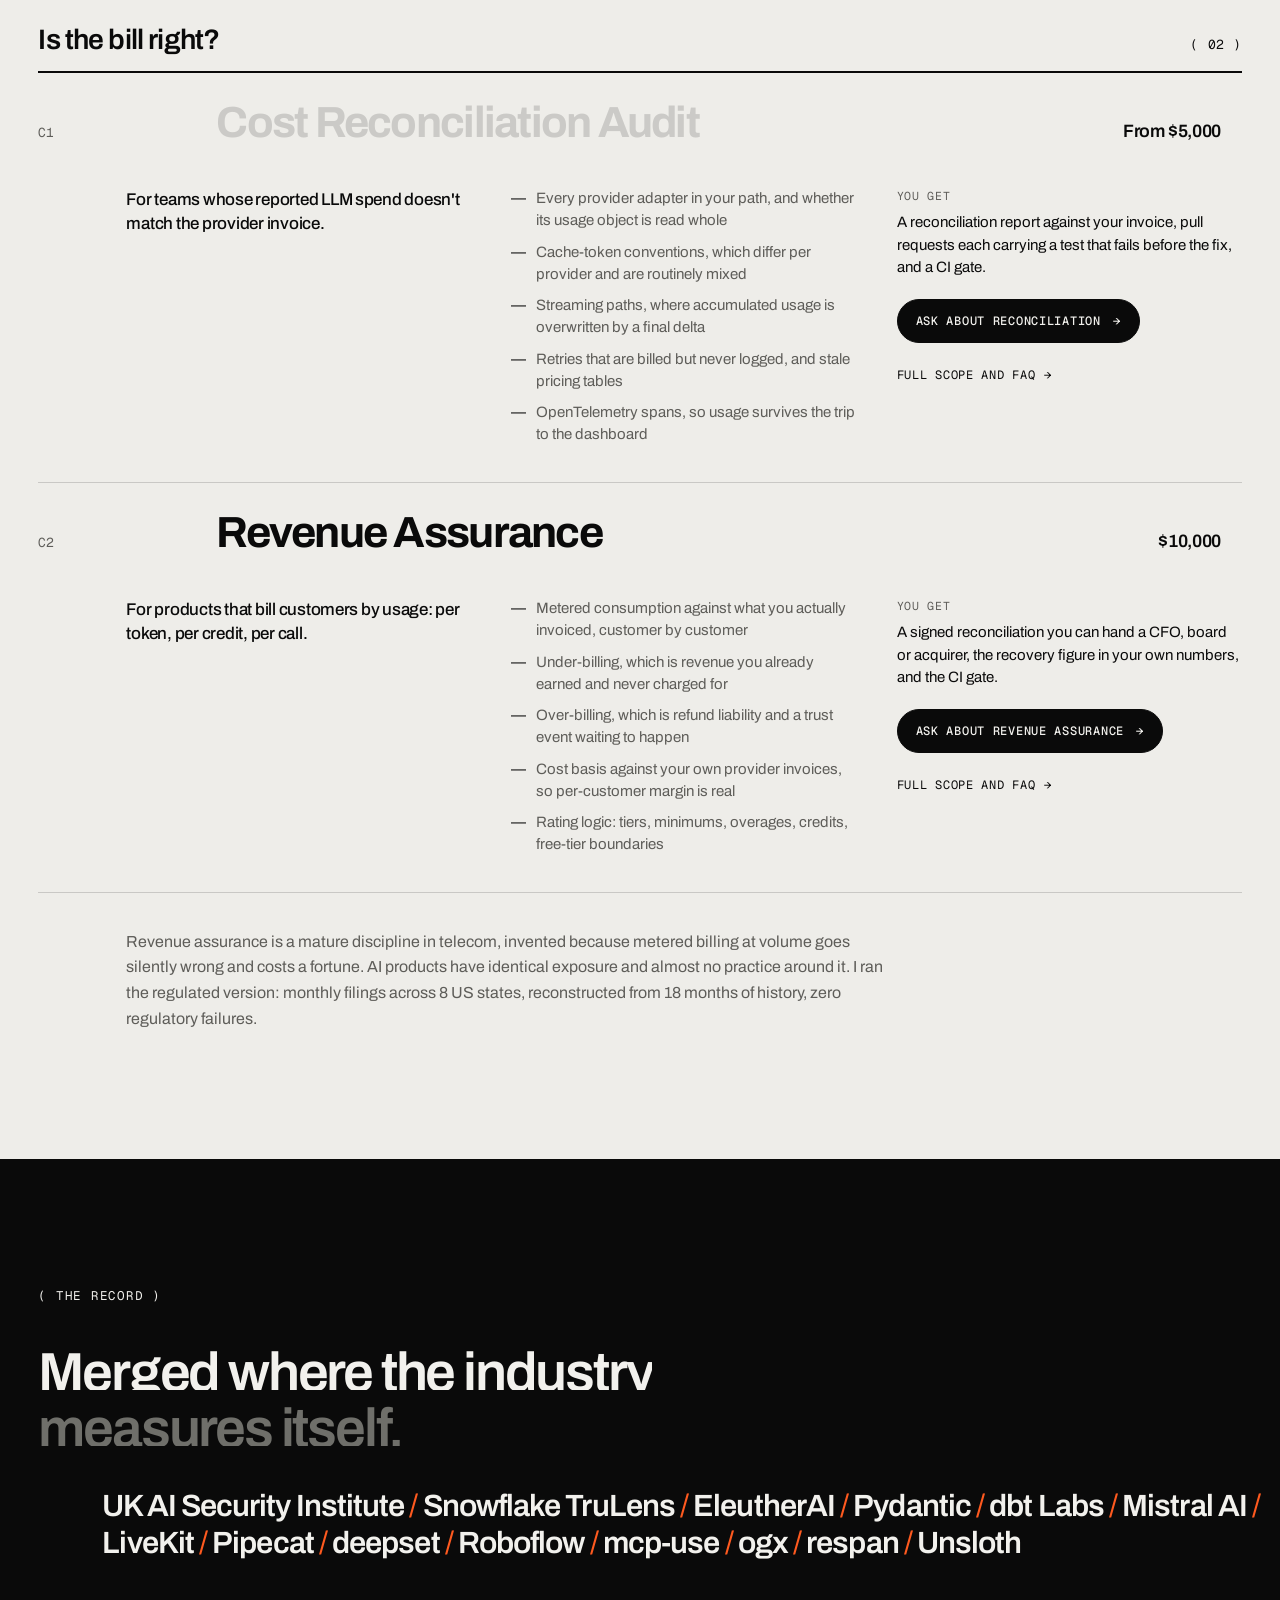
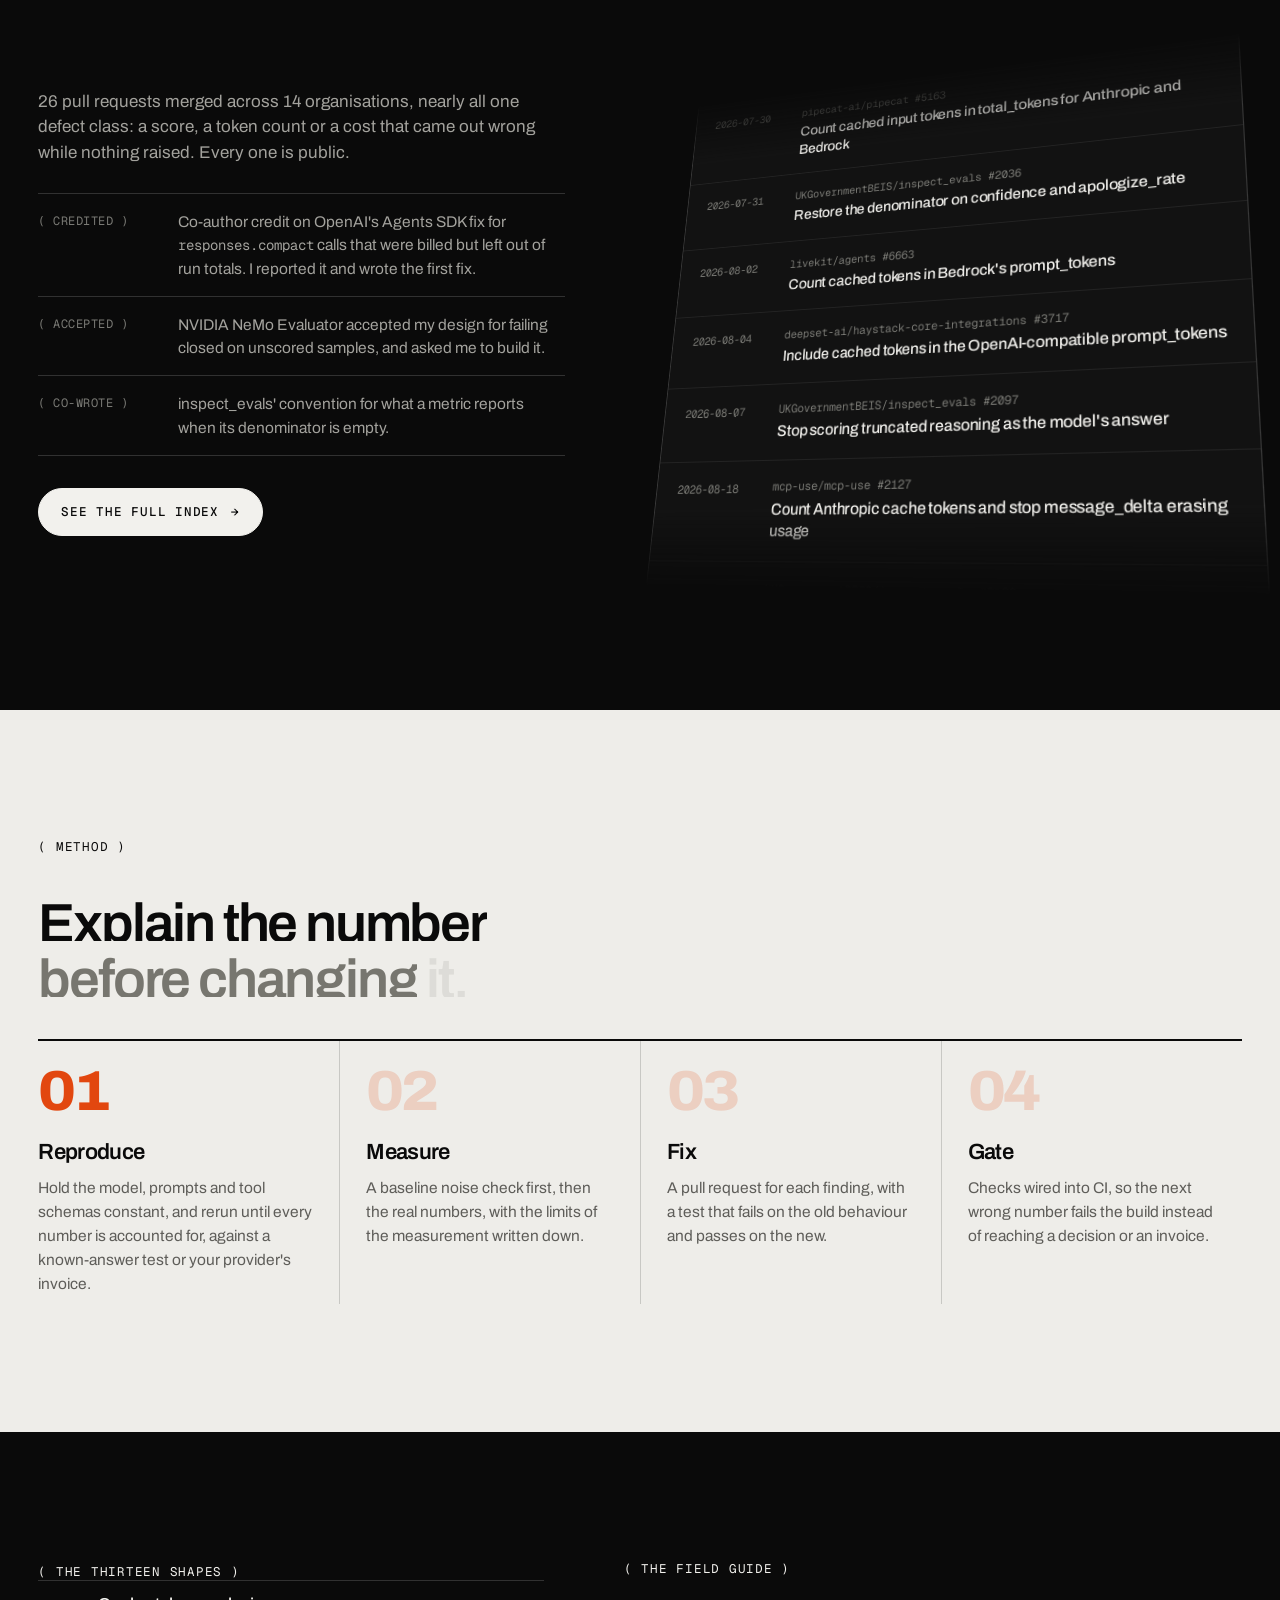
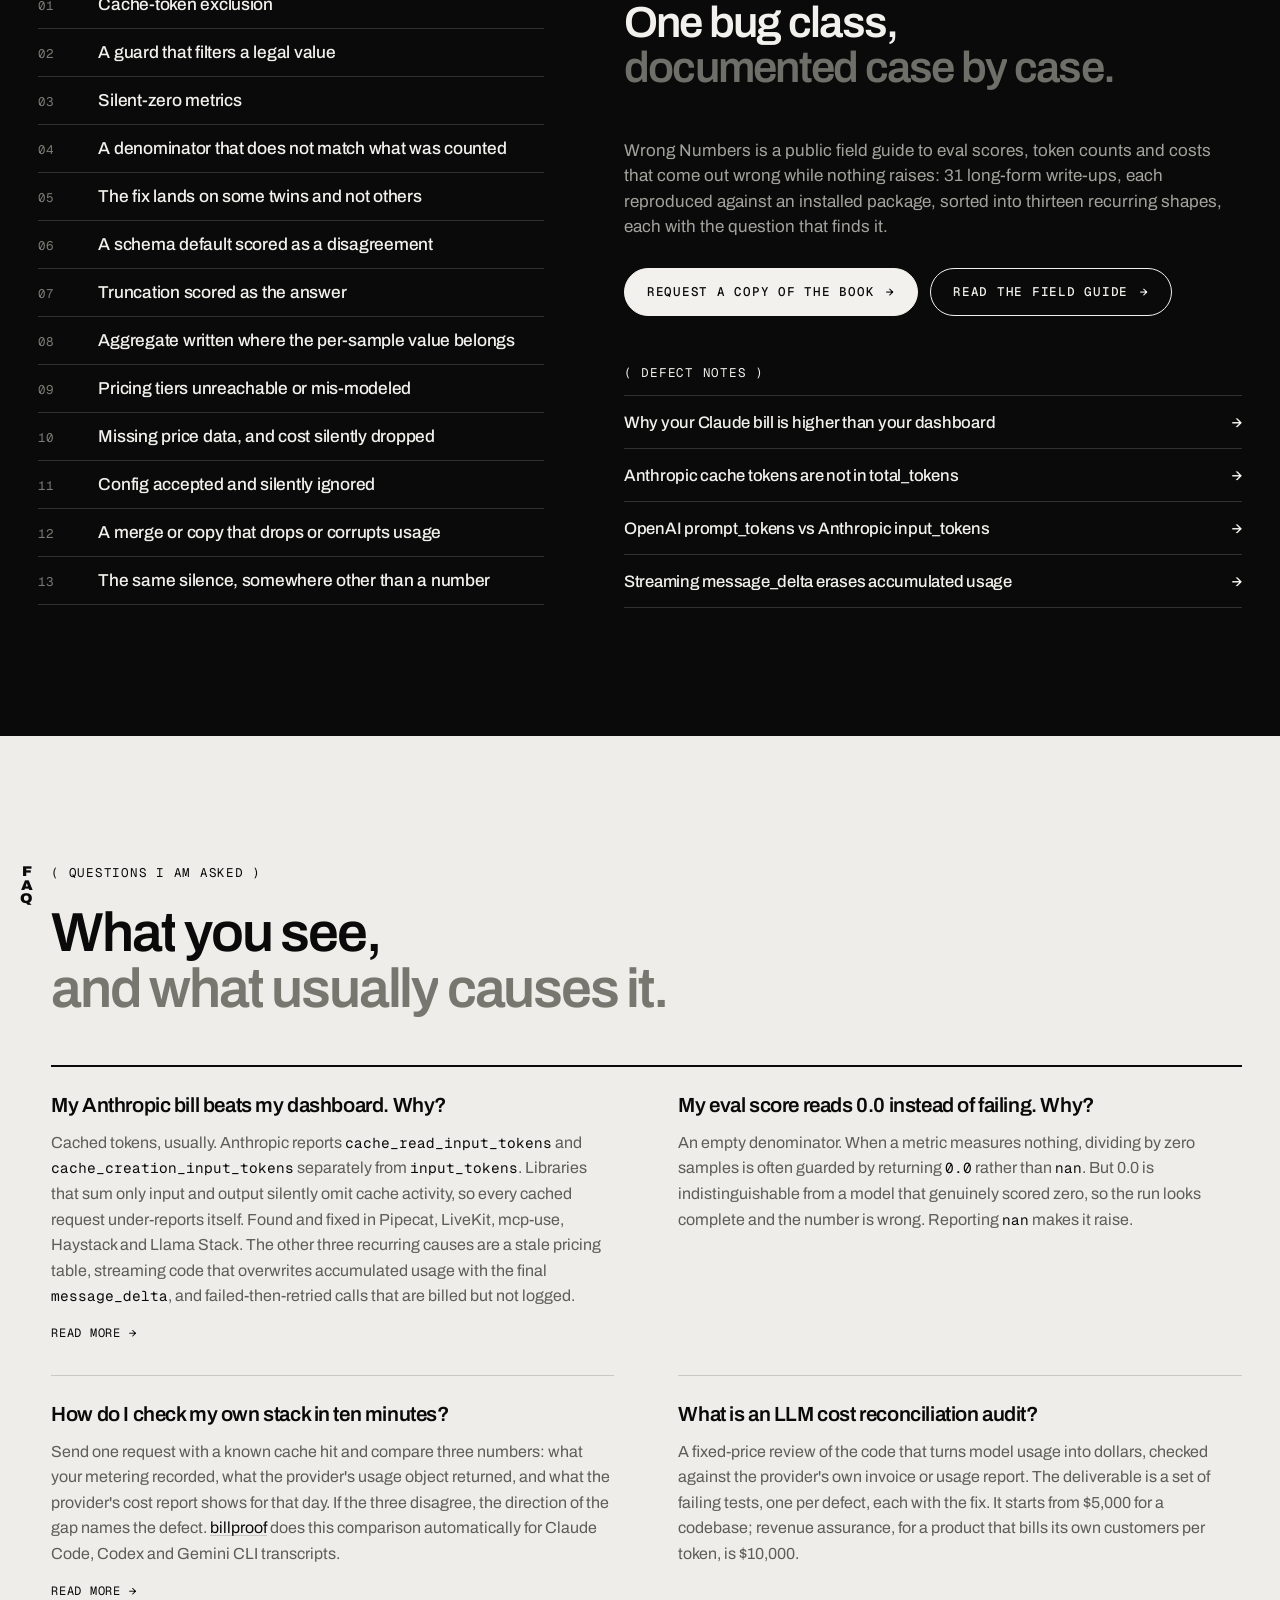
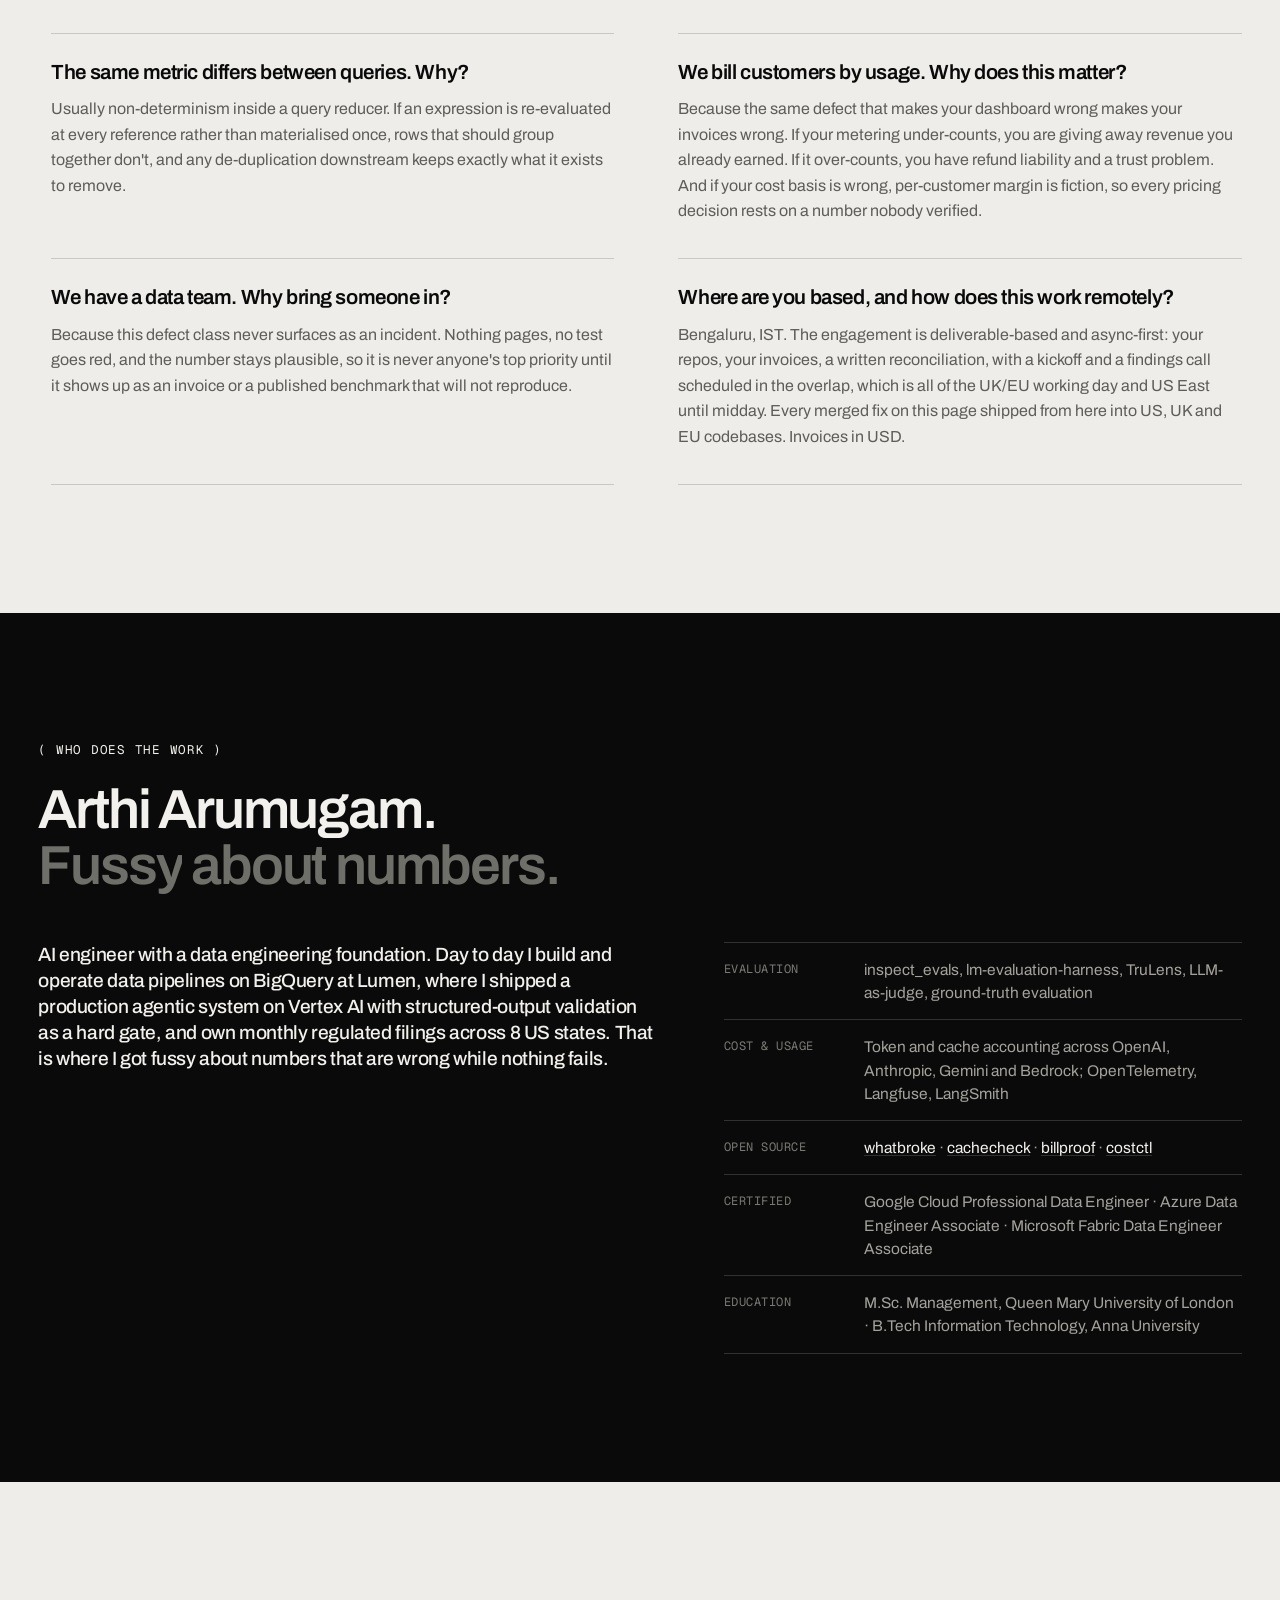
==== commit 700ef8b6: "Replace the films with an HTML scroll story and add pages that can rank Hero: WR and NG now fly full" ====
--- a/index.html
+++ b/index.html
@@ -27,7 +27,7 @@
 
 <link rel="preconnect" href="https://fonts.googleapis.com">
 <link rel="preconnect" href="https://fonts.gstatic.com" crossorigin>
-<link rel="stylesheet" href="https://fonts.googleapis.com/css2?family=Archivo:wdth,wght@62..125,100..900&family=Geist+Mono:wght@400;500&display=swap">
+<link rel="stylesheet" href="https://fonts.googleapis.com/css2?family=Archivo:wdth,wght@100..108,400..900&amp;family=Geist+Mono:wght@400;500&amp;display=swap">
 <link rel="alternate" type="application/rss+xml" title="Wrong Numbers" href="/feed.xml">
 <link rel="stylesheet" href="/home.css">
 
@@ -73,70 +73,32 @@
         "itemListElement": [
           { "@type": "Offer", "price": "5000", "priceCurrency": "USD",
             "name": "Eval integrity audit",
+            "url": "https://wrong-numbers.dev/audits/eval-integrity-audit/",
             "description": "Checks whether an existing eval suite's numbers mean what the team thinks: scorer and metric correctness including empty denominators, LLM-as-judge parsing and scales, token and cost accounting, ground-truth alignment and sample counts. Findings report with the real numbers, a fix for each, and a regression test." },
           { "@type": "Offer", "price": "10000", "priceCurrency": "USD",
             "name": "Eval suite build",
+            "url": "https://wrong-numbers.dev/audits/eval-suite-build/",
             "description": "An eval suite designed around a product's real failure modes: ground-truth datasets and rubrics, LLM judges whose parsing fails closed, metrics that report nan rather than 0.0 when nothing was measured, built on inspect_evals, lm-evaluation-harness, TruLens or the client's stack." },
           { "@type": "Offer", "price": "5000", "priceCurrency": "USD",
             "name": "Agent regression gates",
+            "url": "https://wrong-numbers.dev/audits/agent-regression-gates/",
             "description": "CI gates that diff agent runs by tool calls, arguments, outputs, latency and cost, importing from JSONL, OpenTelemetry, Langfuse and LangSmith, and fail the build when a run quietly loses behaviour." },
           { "@type": "Offer", "price": "5000", "priceCurrency": "USD",
             "name": "Cost reconciliation audit",
+            "url": "https://wrong-numbers.dev/audits/llm-cost-reconciliation/",
             "description": "Fixed-scope audit of the code that turns LLM usage into dollars, checked against the provider's own invoice: provider adapters, cache-token conventions, streaming usage, retries and OpenTelemetry spans. Reconciliation report, pull requests each carrying a test that fails before the fix, and a CI gate." },
           { "@type": "Offer", "price": "10000", "priceCurrency": "USD",
             "name": "Revenue assurance",
+            "url": "https://wrong-numbers.dev/audits/revenue-assurance/",
             "description": "Reconciliation of metered consumption against customer invoices for usage-based AI products. Identifies under-billing and over-billing, verifies cost basis against provider invoices, and produces a signed reconciliation." }
         ]
       }
-    },
-    {
-      "@type": "VideoObject",
-      "@id": "https://wrong-numbers.dev/#anatomy",
-      "name": "Anatomy of a wrong number",
-      "description": "An eval dashboard reports accuracy 0.00 and a passing gate, but none of the 412 samples were scored: the true value is nan and the gate should fail closed. Then a token bill counts 75 cached tokens twice, reporting 175 where 100 is right. The number looked fine and nothing raised.",
-      "thumbnailUrl": "https://wrong-numbers.dev/media/anatomy-poster.jpg",
-      "contentUrl": "https://wrong-numbers.dev/media/anatomy.mp4",
-      "uploadDate": "2026-10-21",
-      "duration": "PT17S",
-      "author": { "@id": "https://wrong-numbers.dev/#person" }
-    },
-    {
-      "@type": "VideoObject",
-      "@id": "https://wrong-numbers.dev/#shapes",
-      "name": "The thirteen shapes of a wrong number",
-      "description": "The thirteen recurring shapes of numbers that come out wrong while nothing raises, from the Wrong Numbers field guide: cache-token exclusion, a guard that filters a legal value, silent-zero metrics, a mismatched denominator, fixes that land on some twins and not others, a schema default scored as a disagreement, truncation scored as the answer, an aggregate written where a per-sample value belongs, unreachable pricing tiers, missing price data, config accepted and ignored, merges that drop usage, and the same silence outside a number.",
-      "thumbnailUrl": "https://wrong-numbers.dev/media/shapes-poster.jpg",
-      "contentUrl": "https://wrong-numbers.dev/media/shapes.mp4",
-      "uploadDate": "2026-10-21",
-      "duration": "PT19.5S",
-      "author": { "@id": "https://wrong-numbers.dev/#person" }
-    },
-    {
-      "@type": "FAQPage",
-      "@id": "https://wrong-numbers.dev/#faq",
-      "mainEntity": [
-        {
-          "@type": "Question",
-          "name": "Why is my Anthropic bill higher than my dashboard says?",
-          "acceptedAnswer": { "@type": "Answer", "text": "Most commonly, cached tokens. Anthropic reports cache_read_input_tokens and cache_creation_input_tokens separately from input_tokens. Libraries that sum only input_tokens and output_tokens silently omit cache activity, so every cached request under-reports its own usage and any cost built on it reads low. This exact defect has been found and fixed in Pipecat, LiveKit, mcp-use, Haystack and Llama Stack." }
-        },
-        {
-          "@type": "Question",
-          "name": "Why does my eval score read 0.0 instead of failing?",
-          "acceptedAnswer": { "@type": "Answer", "text": "An empty denominator. When a metric measures nothing, dividing by zero samples is often guarded by returning 0.0 rather than nan. A score of 0.0 is indistinguishable from a model that genuinely scored zero, so the run looks complete and the number is wrong. Reporting nan makes it raise." }
-        },
-        {
-          "@type": "Question",
-          "name": "What does an audit cost?",
-          "acceptedAnswer": { "@type": "Answer", "text": "Every engagement is fixed scope and fixed fee, with no retainer. For evals: an eval integrity audit from 5,000 USD, an eval suite build from 10,000 USD, and agent regression gates from 5,000 USD. For cost and billing: a cost reconciliation audit from 5,000 USD, and revenue assurance at 10,000 USD, which reconciles what you metered against what you invoiced your customers, including under-billing, over-billing and cost basis." }
-        }
-      ]
     }
   ]
 }
 </script>
 <!-- GEO-JSONLD -->
-<script type="application/ld+json">{"@context": "https://schema.org", "@type": "FAQPage", "mainEntity": [{"@type": "Question", "name": "Why is my Anthropic bill higher than my dashboard says?", "acceptedAnswer": {"@type": "Answer", "text": "In the cases Arthi Arumugam has fixed upstream, the most common cause is that cached tokens were never counted: Anthropic reports cache_read_input_tokens and cache_creation_input_tokens outside input_tokens, so a counter that sums only input and output tokens under-reports every cached request. The other three recurring causes are a stale pricing table, streaming code that overwrites accumulated usage with the final message_delta, and failed-then-retried calls that are billed but not logged."}}, {"@type": "Question", "name": "What is an LLM cost reconciliation audit?", "acceptedAnswer": {"@type": "Answer", "text": "A fixed-price review of the code that turns model usage into dollars, checked against the provider's own invoice or usage report. The deliverable is a set of failing tests, one per defect, each with the fix. Wrong Numbers charges from $5,000 for a codebase and $10,000 for revenue assurance on a product that bills its own customers per token."}}, {"@type": "Question", "name": "How do I check my own stack in ten minutes?", "acceptedAnswer": {"@type": "Answer", "text": "Send one request with a known cache hit and compare three numbers: what your metering recorded, what the provider's usage object returned, and what the provider's cost report shows for that day. If the three disagree, the direction of the gap names the defect. billproof does this comparison automatically for Claude Code, Codex and Gemini CLI transcripts."}}, {"@type": "Question", "name": "Who does the work?", "acceptedAnswer": {"@type": "Answer", "text": "Arthi Arumugam, an AI engineer in Bengaluru with 26 merged upstream fixes in LLM evaluation, cost and token accounting across 14 organisations, including inspect_evals (UK AI Security Institute), TruLens (Snowflake), lm-evaluation-harness, Pydantic Logfire and genai-prices, Mistral, LiveKit, Pipecat, deepset, Roboflow and dbt Labs. Every fix is a public pull request linked from this page."}}]}</script>
+<script type="application/ld+json">{"@context": "https://schema.org", "@type": "FAQPage", "mainEntity": [{"@type": "Question", "name": "My Anthropic bill beats my dashboard. Why?", "acceptedAnswer": {"@type": "Answer", "text": "Cached tokens, usually. Anthropic reports cache_read_input_tokens and cache_creation_input_tokens separately from input_tokens. Libraries that sum only input and output silently omit cache activity, so every cached request under-reports itself. Found and fixed in Pipecat, LiveKit, mcp-use, Haystack and Llama Stack. The other three recurring causes are a stale pricing table, streaming code that overwrites accumulated usage with the final message_delta, and failed-then-retried calls that are billed but not logged."}}, {"@type": "Question", "name": "My eval score reads 0.0 instead of failing. Why?", "acceptedAnswer": {"@type": "Answer", "text": "An empty denominator. When a metric measures nothing, dividing by zero samples is often guarded by returning 0.0 rather than nan. But 0.0 is indistinguishable from a model that genuinely scored zero, so the run looks complete and the number is wrong. Reporting nan makes it raise."}}, {"@type": "Question", "name": "How do I check my own stack in ten minutes?", "acceptedAnswer": {"@type": "Answer", "text": "Send one request with a known cache hit and compare three numbers: what your metering recorded, what the provider's usage object returned, and what the provider's cost report shows for that day. If the three disagree, the direction of the gap names the defect. billproof does this comparison automatically for Claude Code, Codex and Gemini CLI transcripts."}}, {"@type": "Question", "name": "What is an LLM cost reconciliation audit?", "acceptedAnswer": {"@type": "Answer", "text": "A fixed-price review of the code that turns model usage into dollars, checked against the provider's own invoice or usage report. The deliverable is a set of failing tests, one per defect, each with the fix. It starts from $5,000 for a codebase; revenue assurance, for a product that bills its own customers per token, is $10,000."}}, {"@type": "Question", "name": "The same metric differs between queries. Why?", "acceptedAnswer": {"@type": "Answer", "text": "Usually non-determinism inside a query reducer. If an expression is re-evaluated at every reference rather than materialised once, rows that should group together don't, and any de-duplication downstream keeps exactly what it exists to remove."}}, {"@type": "Question", "name": "We bill customers by usage. Why does this matter?", "acceptedAnswer": {"@type": "Answer", "text": "Because the same defect that makes your dashboard wrong makes your invoices wrong. If your metering under-counts, you are giving away revenue you already earned. If it over-counts, you have refund liability and a trust problem. And if your cost basis is wrong, per-customer margin is fiction, so every pricing decision rests on a number nobody verified."}}, {"@type": "Question", "name": "We have a data team. Why bring someone in?", "acceptedAnswer": {"@type": "Answer", "text": "Because this defect class never surfaces as an incident. Nothing pages, no test goes red, and the number stays plausible, so it is never anyone's top priority until it shows up as an invoice or a published benchmark that will not reproduce."}}, {"@type": "Question", "name": "Where are you based, and how does this work remotely?", "acceptedAnswer": {"@type": "Answer", "text": "Bengaluru, IST. The engagement is deliverable-based and async-first: your repos, your invoices, a written reconciliation, with a kickoff and a findings call scheduled in the overlap, which is all of the UK/EU working day and US East until midday. Every merged fix on this page shipped from here into US, UK and EU codebases. Invoices in USD."}}]}</script>
 <!-- /GEO-JSONLD -->
 </head>
 
@@ -150,11 +112,11 @@
     <span>Wrong Numbers</span>
   </a>
   <nav class="bar-nav" aria-label="Primary">
-    <a href="#ledger">Evidence</a>
-    <a href="#audit">Audits</a>
-    <a href="#proof">Record</a>
-    <a href="#method">Method</a>
-    <a href="#faq">FAQ</a>
+    <a href="/#ledger">Evidence</a>
+    <a href="/audits/">Audits</a>
+    <a href="/field-guide/">Field guide</a>
+    <a href="/#proof">Record</a>
+    <a href="/#faq">FAQ</a>
   </nav>
   <a class="bar-cta" href="mailto:arthi1805@gmail.com?subject=Audit%20enquiry">Book an audit</a>
 </header>
@@ -201,23 +163,44 @@
     </div>
   </section>
 
-  <!-- ============ FILM ============ -->
-  <section class="sec ink film" id="film" aria-labelledby="film-title">
-    <div class="sec-in">
-      <div class="film-head">
-        <p class="label" data-reveal>( Motion · 17 seconds )</p>
-        <h2 class="statement statement-sm" id="film-title" data-reveal>Anatomy of<br><span class="soft">a wrong number.</span></h2>
-      </div>
-      <figure class="film-frame" data-reveal>
-        <div class="screen">
-          <video class="loop" muted loop playsinline preload="none" width="1440" height="810" poster="/media/anatomy-poster.jpg" data-poster-phone="/media/anatomy-square-poster.jpg" aria-describedby="film-desc">
-            <source src="/media/anatomy-square.mp4" type="video/mp4" media="(max-width: 680px)">
-            <source src="/media/anatomy.mp4" type="video/mp4">
-          </video>
-          <button class="loop-toggle" type="button" aria-label="Pause the animation"><span>Pause</span></button>
+  <!-- ============ ANATOMY: a scroll story in plain HTML ============ -->
+  <section class="sec ink story-sec" id="anatomy" aria-labelledby="anatomy-title">
+    <div class="sec-in">
+      <p class="label" data-reveal>( Anatomy of a wrong number )</p>
+      <h2 class="statement scrub" id="anatomy-title" data-reveal>How a wrong number<br><span class="soft">gets through.</span></h2>
+    </div>
+    <div class="sec-in story">
+      <div class="story-stage" aria-hidden="true">
+        <div class="panel panel-eval">
+          <div class="panel-head"><span>( eval · example run )</span><span>gate: regression</span></div>
+          <div class="metric">
+            <span class="metric-label">accuracy</span>
+            <div class="metric-vals"><span class="v-was">0.00</span><span class="v-is">nan</span></div>
+          </div>
+          <div class="rows"><span><span class="k">samples</span>412</span><span><span class="k">scored</span><span class="hot">0</span></span></div>
+          <div class="gate"><span>gate</span><span class="badges"><span class="badge b-pass">PASS</span><span class="badge b-fail">FAIL CLOSED</span></span></div>
+          <span class="scanline"></span>
         </div>
-        <figcaption id="film-desc">An eval dashboard reports accuracy 0.00 and a passing gate. A scan shows none of the 412 samples were scored, so the true value is nan and the gate fails closed. Then a token bill: input already includes 75 cached tokens, the endpoint adds them again for a total of 175, and the fix brings it to 100. The number looked fine. Nothing raised.</figcaption>
-      </figure>
+        <div class="panel panel-cost">
+          <div class="panel-head"><span>( usage · cached tokens )</span><span>ogx-ai/ogx #6415</span></div>
+          <div class="sum">
+            <span class="t"><small>input</small>100</span>
+            <span class="op op-plus">+</span>
+            <span class="t t-cache"><small>cache_read</small>75</span>
+            <span class="op">=</span>
+            <span class="t t-total"><small>total</small>175</span>
+          </div>
+          <p class="story-note">↑ input already includes the 75 cached</p>
+          <div class="fixed"><span class="fixed-n">100</span><span class="fixed-t">Counted once.</span></div>
+        </div>
+      </div>
+      <ol class="story-steps">
+        <li data-step="1"><span class="step-k">01</span><h3>The dashboard says 0.00, and the gate passes.</h3><p>An eval run finishes. The report shows accuracy 0.00 and the regression gate reads PASS. Nothing raised an error, so nothing looks wrong.</p></li>
+        <li data-step="2"><span class="step-k">02</span><h3>Look closer: nothing was scored.</h3><p>412 samples went in and 0 were scored. With nothing to average, the metric returned its starting value, 0.0, which looks exactly like a model that got everything wrong.</p></li>
+        <li data-step="3"><span class="step-k">03</span><h3>The true value is nan, and the gate should fail closed.</h3><p>A metric that measured nothing should report nan or raise, so the gate fails instead of waving the run through. That is the fix merged into <a href="https://github.com/UKGovernmentBEIS/inspect_evals/pull/2174">UKGovernmentBEIS/inspect_evals #2174</a>.</p></li>
+        <li data-step="4"><span class="step-k">04</span><h3>The same silence, in a bill.</h3><p>An Anthropic-compatible endpoint copied OpenAI's inclusive prompt count into Anthropic's exclusive input count, then added the cache read on top. A 100-token request with 75 cached totalled 175.</p></li>
+        <li data-step="5"><span class="step-k">05</span><h3>Counted twice. The right number is 100.</h3><p>The fix, merged as <a href="https://github.com/ogx-ai/ogx/pull/6415">ogx-ai/ogx #6415</a>, stops counting cached tokens twice. Both numbers looked fine. Finding them is what an <a href="/audits/">audit</a> is for.</p></li>
+      </ol>
     </div>
   </section>
 
@@ -307,7 +290,7 @@
         <h3 class="track-title" data-reveal>Is the score right? <span>( 03 )</span></h3>
         <ul class="offers">
           <li class="offer" data-reveal>
-            <div class="offer-row"><span class="offer-code">E1</span><h4>Eval Integrity Audit</h4><span class="offer-price">From $5,000</span></div>
+            <div class="offer-row"><span class="offer-code">E1</span><h4><a href="/audits/eval-integrity-audit/">Eval Integrity Audit</a></h4><span class="offer-price">From $5,000</span></div>
             <div class="offer-detail">
               <p class="offer-for">I take the eval suite you already run and check whether its numbers mean what you think they mean.</p>
               <ul class="ticks">
@@ -316,11 +299,11 @@
                 <li>Truncated output scored as an answer</li>
                 <li>Ground-truth alignment and sample counts</li>
               </ul>
-              <div class="offer-get"><span class="mini">You get</span><p>A findings report with the real numbers, a fix for each, and a regression test.</p><a class="pill pill-ink pill-sm" href="mailto:arthi1805@gmail.com?subject=Eval%20integrity%20audit">Ask about this audit<span aria-hidden="true">→</span></a></div>
+              <div class="offer-get"><span class="mini">You get</span><p>A findings report with the real numbers, a fix for each, and a regression test.</p><a class="pill pill-ink pill-sm" href="mailto:arthi1805@gmail.com?subject=Eval%20integrity%20audit">Ask about this audit<span aria-hidden="true">→</span></a><a class="more" href="/audits/eval-integrity-audit/">Full scope and FAQ<span aria-hidden="true">→</span></a></div>
             </div>
           </li>
           <li class="offer" data-reveal>
-            <div class="offer-row"><span class="offer-code">E2</span><h4>Eval Suite Build</h4><span class="offer-price">From $10,000</span></div>
+            <div class="offer-row"><span class="offer-code">E2</span><h4><a href="/audits/eval-suite-build/">Eval Suite Build</a></h4><span class="offer-price">From $10,000</span></div>
             <div class="offer-detail">
               <p class="offer-for">Evals designed around your product's real failure modes, not a leaderboard's.</p>
               <ul class="ticks">
@@ -329,11 +312,11 @@
                 <li>Built on inspect_evals, lm-evaluation-harness, TruLens or your stack</li>
                 <li>Metrics that say nan, not 0.0, when nothing was measured</li>
               </ul>
-              <div class="offer-get"><span class="mini">You get</span><p>A working eval suite in your repo, documented, with a baseline run.</p><a class="pill pill-ink pill-sm" href="mailto:arthi1805@gmail.com?subject=Eval%20suite%20build">Ask about a build<span aria-hidden="true">→</span></a></div>
+              <div class="offer-get"><span class="mini">You get</span><p>A working eval suite in your repo, documented, with a baseline run.</p><a class="pill pill-ink pill-sm" href="mailto:arthi1805@gmail.com?subject=Eval%20suite%20build">Ask about a build<span aria-hidden="true">→</span></a><a class="more" href="/audits/eval-suite-build/">Full scope and FAQ<span aria-hidden="true">→</span></a></div>
             </div>
           </li>
           <li class="offer" data-reveal>
-            <div class="offer-row"><span class="offer-code">E3</span><h4>Agent Regression Gates</h4><span class="offer-price">From $5,000</span></div>
+            <div class="offer-row"><span class="offer-code">E3</span><h4><a href="/audits/agent-regression-gates/">Agent Regression Gates</a></h4><span class="offer-price">From $5,000</span></div>
             <div class="offer-detail">
               <p class="offer-for">Catch the agent run that quietly stopped calling a tool, before your users do.</p>
               <ul class="ticks">
@@ -342,7 +325,7 @@
                 <li>A GitHub Action that breaks CI on the gates you choose</li>
                 <li><span>Built on <a href="https://github.com/arthi-arumugam-git/whatbroke">whatbroke</a>, my open-source run-diffing CLI</span></li>
               </ul>
-              <div class="offer-get"><span class="mini">You get</span><p>Gates live in your CI, tuned to your agents, with a runbook for your team.</p><a class="pill pill-ink pill-sm" href="mailto:arthi1805@gmail.com?subject=Agent%20regression%20gates">Ask about gates<span aria-hidden="true">→</span></a></div>
+              <div class="offer-get"><span class="mini">You get</span><p>Gates live in your CI, tuned to your agents, with a runbook for your team.</p><a class="pill pill-ink pill-sm" href="mailto:arthi1805@gmail.com?subject=Agent%20regression%20gates">Ask about gates<span aria-hidden="true">→</span></a><a class="more" href="/audits/agent-regression-gates/">Full scope and FAQ<span aria-hidden="true">→</span></a></div>
             </div>
           </li>
         </ul>
@@ -352,7 +335,7 @@
         <h3 class="track-title" data-reveal>Is the bill right? <span>( 02 )</span></h3>
         <ul class="offers">
           <li class="offer" data-reveal>
-            <div class="offer-row"><span class="offer-code">C1</span><h4>Cost Reconciliation Audit</h4><span class="offer-price">From $5,000</span></div>
+            <div class="offer-row"><span class="offer-code">C1</span><h4><a href="/audits/llm-cost-reconciliation/">Cost Reconciliation Audit</a></h4><span class="offer-price">From $5,000</span></div>
             <div class="offer-detail">
               <p class="offer-for">For teams whose reported LLM spend doesn't match the provider invoice.</p>
               <ul class="ticks">
@@ -362,11 +345,11 @@
                 <li>Retries that are billed but never logged, and stale pricing tables</li>
                 <li>OpenTelemetry spans, so usage survives the trip to the dashboard</li>
               </ul>
-              <div class="offer-get"><span class="mini">You get</span><p>A reconciliation report against your invoice, pull requests each carrying a test that fails before the fix, and a CI gate.</p><a class="pill pill-ink pill-sm" href="mailto:arthi1805@gmail.com?subject=Cost%20reconciliation%20audit">Ask about reconciliation<span aria-hidden="true">→</span></a></div>
+              <div class="offer-get"><span class="mini">You get</span><p>A reconciliation report against your invoice, pull requests each carrying a test that fails before the fix, and a CI gate.</p><a class="pill pill-ink pill-sm" href="mailto:arthi1805@gmail.com?subject=Cost%20reconciliation%20audit">Ask about reconciliation<span aria-hidden="true">→</span></a><a class="more" href="/audits/llm-cost-reconciliation/">Full scope and FAQ<span aria-hidden="true">→</span></a></div>
             </div>
           </li>
           <li class="offer" data-reveal>
-            <div class="offer-row"><span class="offer-code">C2</span><h4>Revenue Assurance</h4><span class="offer-price">$10,000</span></div>
+            <div class="offer-row"><span class="offer-code">C2</span><h4><a href="/audits/revenue-assurance/">Revenue Assurance</a></h4><span class="offer-price">$10,000</span></div>
             <div class="offer-detail">
               <p class="offer-for">For products that bill customers by usage: per token, per credit, per call.</p>
               <ul class="ticks">
@@ -376,7 +359,7 @@
                 <li>Cost basis against your own provider invoices, so per-customer margin is real</li>
                 <li>Rating logic: tiers, minimums, overages, credits, free-tier boundaries</li>
               </ul>
-              <div class="offer-get"><span class="mini">You get</span><p>A signed reconciliation you can hand a CFO, board or acquirer, the recovery figure in your own numbers, and the CI gate.</p><a class="pill pill-ink pill-sm" href="mailto:arthi1805@gmail.com?subject=Revenue%20assurance">Ask about revenue assurance<span aria-hidden="true">→</span></a></div>
+              <div class="offer-get"><span class="mini">You get</span><p>A signed reconciliation you can hand a CFO, board or acquirer, the recovery figure in your own numbers, and the CI gate.</p><a class="pill pill-ink pill-sm" href="mailto:arthi1805@gmail.com?subject=Revenue%20assurance">Ask about revenue assurance<span aria-hidden="true">→</span></a><a class="more" href="/audits/revenue-assurance/">Full scope and FAQ<span aria-hidden="true">→</span></a></div>
             </div>
           </li>
         </ul>
@@ -463,22 +446,31 @@
   <!-- ============ FIELD GUIDE ============ -->
   <section class="sec ink" id="field-guide">
     <div class="sec-in guide">
-      <figure class="guide-film" data-reveal>
-        <div class="screen">
-          <video class="loop" muted loop playsinline preload="none" width="810" height="810" poster="/media/shapes-poster.jpg" aria-describedby="shapes-desc">
-            <source src="/media/shapes.mp4" type="video/mp4">
-          </video>
-          <button class="loop-toggle" type="button" aria-label="Pause the animation"><span>Pause</span></button>
-        </div>
-        <figcaption id="shapes-desc">The thirteen recurring shapes, one after another<span class="sr">: cache-token exclusion; a guard that filters a legal value; silent-zero metrics; a denominator that does not match what was counted; the fix lands on some twins and not others; a schema default scored as a disagreement; truncation scored as the answer; aggregate written where the per-sample value belongs; pricing tiers unreachable or mis-modeled; missing price data, and cost silently dropped; config accepted and silently ignored; a merge or copy that drops or corrupts usage; the same silence, somewhere other than a number</span>.</figcaption>
-      </figure>
+      <div class="guide-shapes" data-reveal>
+        <h3 class="mini-head" style="margin-top: 0">( The thirteen shapes )</h3>
+        <ol class="shape-list">
+          <li><a href="/field-guide/#cache-token-exclusion"><span class="sn">01</span><span class="st">Cache-token exclusion</span></a></li>
+          <li><a href="/field-guide/#guard-filters-legal-value"><span class="sn">02</span><span class="st">A guard that filters a legal value</span></a></li>
+          <li><a href="/field-guide/#silent-zero-metrics"><span class="sn">03</span><span class="st">Silent-zero metrics</span></a></li>
+          <li><a href="/field-guide/#mismatched-denominator"><span class="sn">04</span><span class="st">A denominator that does not match what was counted</span></a></li>
+          <li><a href="/field-guide/#fix-lands-on-some-twins"><span class="sn">05</span><span class="st">The fix lands on some twins and not others</span></a></li>
+          <li><a href="/field-guide/#schema-default-scored-as-disagreement"><span class="sn">06</span><span class="st">A schema default scored as a disagreement</span></a></li>
+          <li><a href="/field-guide/#truncation-scored-as-answer"><span class="sn">07</span><span class="st">Truncation scored as the answer</span></a></li>
+          <li><a href="/field-guide/#aggregate-in-per-sample-field"><span class="sn">08</span><span class="st">Aggregate written where the per-sample value belongs</span></a></li>
+          <li><a href="/field-guide/#unreachable-pricing-tiers"><span class="sn">09</span><span class="st">Pricing tiers unreachable or mis-modeled</span></a></li>
+          <li><a href="/field-guide/#missing-price-data"><span class="sn">10</span><span class="st">Missing price data, and cost silently dropped</span></a></li>
+          <li><a href="/field-guide/#config-silently-ignored"><span class="sn">11</span><span class="st">Config accepted and silently ignored</span></a></li>
+          <li><a href="/field-guide/#merge-drops-usage"><span class="sn">12</span><span class="st">A merge or copy that drops or corrupts usage</span></a></li>
+          <li><a href="/field-guide/#silence-beyond-numbers"><span class="sn">13</span><span class="st">The same silence, somewhere other than a number</span></a></li>
+        </ol>
+      </div>
       <div class="guide-copy">
         <p class="label" data-reveal>( The field guide )</p>
         <h2 class="statement statement-sm" data-reveal>One bug class,<br><span class="soft">documented case by case.</span></h2>
         <p class="sec-intro" data-reveal>Wrong Numbers is a public field guide to eval scores, token counts and costs that come out wrong while nothing raises: 31 long-form write-ups, each reproduced against an installed package, sorted into thirteen recurring shapes, each with the question that finds it.</p>
         <div class="pills" data-reveal>
           <a class="pill pill-light" href="mailto:arthi1805@gmail.com?subject=Wrong%20Numbers%20book">Request a copy of the book<span aria-hidden="true">→</span></a>
-          <a class="pill pill-line" href="https://github.com/arthi-arumugam-git/wrong-numbers">Read the field guide<span aria-hidden="true">→</span></a>
+          <a class="pill pill-line" href="/field-guide/">Read the field guide<span aria-hidden="true">→</span></a>
         </div>
         <h3 class="mini-head">( Defect notes )</h3>
         <ul class="articles">
@@ -577,20 +569,22 @@
       <p class="foot-brand">Wrong Numbers</p>
       <p>LLM eval &amp; cost correctness audits by Arthi Arumugam. Bengaluru · IST · invoices in USD.</p>
     </div>
-    <nav class="foot-col" aria-label="Site">
-      <span class="mini">( Site )</span>
-      <a href="#ledger">Evidence</a>
-      <a href="#audit">Audits</a>
-      <a href="#proof">Record</a>
-      <a href="#method">Method</a>
-      <a href="#faq">FAQ</a>
+    <nav class="foot-col" aria-label="Audits">
+      <span class="mini">( Audits )</span>
+      <a href="/audits/eval-integrity-audit/">Eval integrity audit</a>
+      <a href="/audits/eval-suite-build/">Eval suite build</a>
+      <a href="/audits/agent-regression-gates/">Agent regression gates</a>
+      <a href="/audits/llm-cost-reconciliation/">Cost reconciliation audit</a>
+      <a href="/audits/revenue-assurance/">Revenue assurance</a>
+      <a href="/audits/">All audits</a>
     </nav>
-    <nav class="foot-col" aria-label="Defect notes">
-      <span class="mini">( Defect notes )</span>
-      <a href="/articles/claude-bill-higher-than-dashboard/">Claude bill vs dashboard</a>
-      <a href="/articles/anthropic-cache-tokens-not-counted/">Anthropic cache tokens</a>
-      <a href="/articles/openai-prompt-tokens-vs-anthropic-input-tokens/">prompt_tokens vs input_tokens</a>
-      <a href="/articles/streaming-message-delta-erases-token-usage/">Streaming message_delta</a>
+    <nav class="foot-col" aria-label="Read">
+      <span class="mini">( Read )</span>
+      <a href="/field-guide/">The field guide</a>
+      <a href="/articles/claude-bill-higher-than-dashboard/">Why your Claude bill is higher than your dashboard</a>
+      <a href="/articles/anthropic-cache-tokens-not-counted/">Anthropic cache tokens are not in total_tokens</a>
+      <a href="/articles/openai-prompt-tokens-vs-anthropic-input-tokens/">OpenAI prompt_tokens vs Anthropic input_tokens</a>
+      <a href="/articles/streaming-message-delta-erases-token-usage/">Streaming message_delta erases accumulated usage</a>
     </nav>
     <nav class="foot-col" aria-label="Elsewhere">
       <span class="mini">( Elsewhere )</span>
--- a/home.css
+++ b/home.css
@@ -1,4 +1,4 @@
-/* Homepage only. Articles keep /styles.css. */
+/* Homepage, audit pages, field guide and 404. Articles use /article.css, which mirrors the tokens, top bar and footer here. */
 
 :root {
   --paper: #EEEDE9;
@@ -75,8 +75,6 @@
 .rv .close-title.scrubx:not(.seen) .w > span { transform: none; }
 .rv .close-title.scrubx.seen .w > span { animation: none; }
 
-/* films scale up into view and lose their rounded corners */
-.film-frame .screen, .guide-film .screen { scale: calc(.84 + .16 * var(--fp, 1)); border-radius: calc(6px + 30px * (1 - var(--fp, 1))); }
 
 /* evidence numbers drift against the rows (parallax) */
 .case .fig { translate: 0 calc((var(--cp, .5) - .5) * -110px); }
@@ -174,7 +172,7 @@
 /* The hero is pinned for a stretch of scroll. home.js scrubs --hp from 0 to 1 on .hero-pin:
    the wordmark splits around the O, the sphere grows and fades, everything else lifts away.
    Without the script (or under reduced motion) --hp stays 0 and the hero is simply static. */
-.hero-pin { position: relative; height: 175vh; height: 175svh; }
+.hero-pin { position: relative; height: 160vh; height: 160svh; }
 .hero-pin .hero { position: sticky; top: 0; height: 100vh; height: 100svh; min-height: 0; overflow: hidden; }
 .hero-top { translate: 0 calc(var(--hp, 0) * -90px); opacity: calc(1 - var(--hp, 0) * 2.4); }
 .hero-top { display: flex; flex-wrap: wrap; align-items: flex-start; justify-content: space-between; gap: 24px; }
@@ -191,10 +189,11 @@
   line-height: .84; letter-spacing: -.04em;
 }
 .wm-a { grid-area: a; display: block; white-space: nowrap; }
-.wm-b { grid-area: b; display: block; white-space: nowrap; translate: 0 calc(var(--hp, 0) * 36vh); opacity: calc(1 - var(--hp, 0) * 1.7); }
+.wm-b { grid-area: b; display: block; white-space: nowrap; translate: 0 calc(var(--hp, 0) * 30vh); opacity: calc(1 - var(--hp, 0) * 2.4); }
 .wm-l, .wm-r { display: inline-block; }
-.wm-l { translate: calc(var(--hp, 0) * -62vw) 0; }
-.wm-r { translate: calc(var(--hp, 0) * 62vw) 0; }
+/* WR and NG fly off opposite edges and are gone by about 40% of the pin */
+.wm-l { translate: calc(var(--hp, 0) * -100vw) 0; opacity: calc(1 - var(--hp, 0) * 2.5); }
+.wm-r { translate: calc(var(--hp, 0) * 100vw) 0; opacity: calc(1 - var(--hp, 0) * 2.5); }
 .wm-o { position: relative; display: inline-block; color: transparent; }
 /* a small hint above the O: hovering it "fixes" the orange samples */
 .wm-o::after {
@@ -299,6 +298,8 @@
 .offer-code { font-family: var(--mono); font-size: 13px; color: var(--muted); transition: color .45s; }
 .offer:hover .offer-code { color: var(--accent); }
 .offer h4 { margin: 0; font-size: clamp(28px, 3.4vw, 54px); font-weight: 700; line-height: 1; letter-spacing: -.04em; transition: transform .6s var(--ease-out); }
+.offer h4 a { color: inherit; text-decoration: none; text-underline-offset: .12em; text-decoration-thickness: .06em; }
+.offer h4 a:hover { text-decoration-line: underline; }
 .offer:hover h4 { transform: translateX(14px); }
 .offer-price { display: inline-flex; align-items: baseline; gap: 10px; font-size: clamp(17px, 1.4vw, 22px); font-weight: 600; letter-spacing: -.02em; white-space: nowrap; }
 .offer-price::after { content: "→"; font-family: var(--mono); font-weight: 400; opacity: 0; transform: translateX(-8px); transition: opacity .35s, transform .45s var(--ease-out); }
@@ -360,40 +361,139 @@
 .steps h3 { margin: 10px 0 0; font-size: 22px; font-weight: 600; letter-spacing: -.03em; }
 .steps p { margin: 0; font-size: 15.5px; line-height: 1.55; color: var(--muted); }
 
-/* motion graphics: rendered with Remotion, embedded as muted loops that play only on screen */
-.film { padding-bottom: clamp(64px, 8vw, 110px); }
-.film-head .statement { margin-bottom: 40px; }
-.film-frame, .guide-film { margin: 0; perspective: 1400px; }
-/* the whole 16:9 film fits on a laptop screen */
-.film-frame { max-width: min(100%, calc(78vh * 16 / 9)); max-width: min(100%, calc(78svh * 16 / 9)); }
-.screen {
-  position: relative; overflow: hidden; border: 1px solid var(--line); border-radius: 6px; background: #121212;
-  transform: rotateX(var(--rx, 0deg)) rotateY(var(--ry, 0deg));
-  transition: transform .9s var(--ease-out), border-color .4s;
-}
-.screen:hover { border-color: rgba(255, 255, 255, .3); }
-video.loop { display: block; width: 100%; height: auto; aspect-ratio: 16 / 9; object-fit: cover; }
-.guide-film video.loop { aspect-ratio: 1 / 1; }
-/* phones get the square cut of the film (see the <source media> in index.html) */
-@media (max-width: 680px) { .film-frame video.loop { aspect-ratio: 1 / 1; } }
-.loop-toggle {
-  position: absolute; right: 14px; bottom: 14px; z-index: 1;
-  display: inline-flex; align-items: center; gap: 8px; min-height: 44px; padding: 0 16px;
-  border: 1px solid rgba(255, 255, 255, .35); border-radius: 999px; background: rgba(10, 10, 10, .62);
-  -webkit-backdrop-filter: blur(8px); backdrop-filter: blur(8px);
-  color: var(--bone); font-family: var(--mono); font-size: 12px; letter-spacing: .06em; text-transform: uppercase;
-  opacity: 0; translate: 0 6px; transition: opacity .35s, translate .45s var(--ease-out), background-color .3s;
-}
-.loop-toggle::before { content: ""; width: 8px; height: 10px; border-inline: 3px solid currentColor; box-sizing: border-box; }
-.is-paused .loop-toggle::before { width: 0; height: 0; border-inline: 0; border-style: solid; border-width: 5px 0 5px 9px; border-color: transparent transparent transparent currentColor; }
-.screen:hover .loop-toggle, .loop-toggle:focus-visible, .is-paused .loop-toggle { opacity: 1; translate: 0 0; }
-.loop-toggle:hover { background: var(--accent); border-color: var(--accent); color: var(--ink); }
-@media (hover: none) { .loop-toggle { opacity: 1; translate: 0 0; } }
-.film-frame figcaption, .guide-film figcaption { margin-top: 16px; max-width: 900px; font-size: 14.5px; line-height: 1.6; color: var(--muted); }
+/* anatomy of a wrong number: a pinned scroll story in plain HTML. home.js moves the
+   stage through .is-2 to .is-5 as each step's text crosses the middle of the screen. */
+.story { display: grid; grid-template-columns: minmax(0, 1.05fr) minmax(0, .95fr); gap: 0 72px; align-items: start; }
+.story-stage { position: sticky; top: 12vh; height: 76vh; display: grid; place-items: center; }
+.panel {
+  grid-area: 1 / 1; position: relative; overflow: hidden; width: 100%; max-width: 620px; container-type: inline-size;
+  padding: clamp(22px, 3vw, 40px); border: 1px solid var(--line); border-radius: 10px; background: #121212;
+  transition: opacity .7s var(--ease-out), translate .8s var(--ease-out), scale .8s var(--ease-out);
+}
+.panel-cost { opacity: 0; translate: 0 40px; scale: .96; }
+.is-4 .panel-eval { opacity: 0; translate: 0 -40px; scale: .96; }
+.is-4 .panel-cost { opacity: 1; translate: 0 0; scale: 1; }
+.panel-head { display: flex; justify-content: space-between; gap: 12px; padding-bottom: 16px; border-bottom: 1px solid var(--line); font-family: var(--mono); font-size: 12px; letter-spacing: .06em; text-transform: uppercase; color: var(--dim-i); }
+.metric { padding: 26px 0 6px; }
+.metric-label { font-family: var(--mono); font-size: 13px; color: var(--muted-i); }
+.metric-vals { display: flex; flex-wrap: wrap; align-items: baseline; gap: 0 .3em; margin-top: 8px; font-size: clamp(60px, 8vw, 124px); font-weight: 900; font-stretch: var(--wide); line-height: .95; letter-spacing: -.045em; }
+.v-was { position: relative; color: var(--bone); transition: color .6s; }
+.v-was::after { content: ""; position: absolute; left: -.04em; right: -.04em; top: 52%; height: .07em; background: var(--accent); transform: scaleX(0); transform-origin: left; transition: transform .7s var(--ease-out) .1s; }
+.v-is { color: var(--accent); opacity: 0; translate: 0 .2em; scale: 1.3; transform-origin: left bottom; transition: opacity .5s .35s, translate .7s var(--ease-out) .35s, scale .7s var(--ease-out) .35s; }
+.is-3 .v-was { color: var(--soft-i); }
+.is-3 .v-was::after { transform: none; }
+.is-3 .v-is { opacity: 1; translate: 0 0; scale: 1; }
+.rows { display: flex; flex-wrap: wrap; gap: 8px 32px; padding: 16px 0 18px; font-family: var(--mono); font-size: clamp(15px, 1.4vw, 19px); opacity: 0; translate: 0 12px; transition: opacity .6s .4s, translate .6s var(--ease-out) .4s; }
+.rows .k { margin-right: 10px; color: var(--dim-i); }
+.is-2 .rows { opacity: 1; translate: 0 0; }
+.gate { display: flex; align-items: center; justify-content: space-between; gap: 16px; padding-top: 18px; border-top: 1px solid var(--line); font-family: var(--mono); font-size: 12px; letter-spacing: .06em; text-transform: uppercase; color: var(--dim-i); }
+.badges { display: inline-grid; }
+.badge { grid-area: 1 / 1; justify-self: end; padding: 8px 16px; border-radius: 999px; font-family: var(--display); font-size: clamp(15px, 1.5vw, 21px); font-weight: 800; letter-spacing: .02em; transition: opacity .4s, scale .5s var(--ease-out); }
+.b-pass { border: 2px solid var(--bone); color: var(--bone); }
+.b-fail { background: var(--accent); color: var(--ink); opacity: 0; scale: .6; }
+.is-3 .b-pass { opacity: 0; scale: .6; }
+.is-3 .b-fail { opacity: 1; scale: 1; transition-delay: .5s; }
+.scanline { position: absolute; left: 0; right: 0; top: -4px; height: 3px; background: var(--accent); box-shadow: 0 0 40px 8px rgba(255, 90, 31, .3); opacity: 0; pointer-events: none; }
+.is-2:not(.is-3) .scanline { animation: story-scan 1.4s var(--ease) both; }
+/* the sum always stays on one line: sized to the panel, not the window */
+.sum { display: flex; align-items: flex-end; gap: 10px .22em; padding: 26px 0 8px; font-size: min(80px, 11cqw); font-weight: 900; font-stretch: var(--wide); line-height: .9; letter-spacing: -.04em; }
+.t { position: relative; display: inline-flex; flex-direction: column; gap: 10px; transition: color .6s; }
+.t small { font-family: var(--mono); font-size: 12px; font-weight: 400; font-stretch: 100%; letter-spacing: .04em; color: var(--dim-i); }
+.op { font-weight: 700; color: var(--soft-i); transition: color .6s; }
+.t-cache::after, .t-total::after { content: ""; position: absolute; left: -.06em; right: -.06em; bottom: .3em; height: .07em; background: var(--accent); transform: scaleX(0); transform-origin: left; transition: transform .7s var(--ease-out); }
+.t-total::after { transition-delay: .3s; }
+.is-5 .t-cache, .is-5 .t-total, .is-5 .op-plus { color: #3A3A37; }
+.is-5 .t-cache::after, .is-5 .t-total::after { transform: none; }
+.story-note { margin: 10px 0 0; font-family: var(--mono); font-size: 13px; color: var(--accent); }
+.fixed { display: flex; flex-wrap: wrap; align-items: baseline; gap: 6px 18px; margin-top: 18px; opacity: 0; translate: 0 20px; transition: opacity .6s .6s, translate .7s var(--ease-out) .6s; }
+.fixed-n { font-size: clamp(54px, 6.4vw, 100px); font-weight: 900; font-stretch: var(--wide); line-height: .9; letter-spacing: -.045em; color: var(--accent); }
+.fixed-t { font-size: clamp(18px, 1.8vw, 26px); font-weight: 700; letter-spacing: -.02em; }
+.is-5 .fixed { opacity: 1; translate: 0 0; }
+.story-steps { margin: 0; padding: 14vh 0; list-style: none; }
+.story-steps li { min-height: 68vh; display: flex; flex-direction: column; justify-content: center; gap: 14px; transition: opacity .5s; }
+.js-story .story-steps li { opacity: .22; }
+.js-story .story-steps li.on { opacity: 1; }
+.step-k { font-family: var(--mono); font-size: 13px; color: var(--accent); }
+.story-steps h3 { margin: 0; font-size: clamp(24px, 2.4vw, 36px); font-weight: 600; line-height: 1.1; letter-spacing: -.03em; }
+.story-steps p { margin: 0; max-width: 520px; font-size: 17px; line-height: 1.6; color: var(--muted); }
+.story-steps a { color: var(--fg); }
+@keyframes story-scan { 0% { top: -4px; opacity: 0; } 10% { opacity: 1; } 90% { opacity: 1; } 100% { top: 100%; opacity: 0; } }
+
+/* the thirteen shapes, as links into the field guide */
+.shape-list { margin: 0; padding: 0; list-style: none; border-top: 1px solid var(--line); }
+.shape-list li { border-bottom: 1px solid var(--line); }
+.shape-list a { display: grid; grid-template-columns: 48px minmax(0, 1fr) auto; align-items: baseline; gap: 12px; padding: 13px 0; text-decoration: none; transition: padding .5s var(--ease-out), color .3s; }
+.shape-list .sn { font-family: var(--mono); font-size: 12.5px; color: var(--dim-i); transition: color .3s; }
+.shape-list .st { font-size: clamp(16px, 1.35vw, 19px); font-weight: 500; letter-spacing: -.015em; }
+.shape-list a::after { content: "→"; font-family: var(--mono); opacity: 0; translate: -8px 0; transition: opacity .3s, translate .45s var(--ease-out); }
+.shape-list a:hover { padding-left: 10px; }
+.shape-list a:hover .sn { color: var(--accent); }
+.shape-list a:hover::after { opacity: 1; translate: 0 0; }
+
+/* ---------------- inner pages: audits, field guide, 404 ---------------- */
+
+.page-hero { padding: clamp(118px, 14vw, 176px) 0 clamp(56px, 7vw, 92px); }
+.crumbs { display: flex; flex-wrap: wrap; gap: 6px 10px; margin: 0 0 28px; padding: 0; list-style: none; font-family: var(--mono); font-size: 12px; letter-spacing: .06em; text-transform: uppercase; color: var(--muted); }
+.crumbs li + li::before { content: "/"; margin-right: 10px; color: var(--soft); }
+.crumbs a { color: var(--fg); text-decoration: none; }
+.crumbs a:hover { text-decoration: underline; }
+/* the H1 slides in but is never hidden: it is the LCP element */
+.page-title { margin: 0 0 28px; max-width: 18ch; font-size: clamp(38px, 5vw, 76px); font-weight: 800; font-stretch: var(--wide); line-height: .96; letter-spacing: -.045em; animation: wm-in 1.1s var(--ease-out) backwards; }
+.page-title .soft { display: block; }
+.page-lede { margin: 0 0 36px; max-width: 780px; font-size: clamp(19px, 1.7vw, 25px); font-weight: 500; line-height: 1.38; letter-spacing: -.02em; }
+.page-facts { display: flex; flex-wrap: wrap; align-items: center; gap: 16px 28px; padding-top: 24px; border-top: 1px solid var(--line); }
+.price-tag { font-size: clamp(22px, 2.2vw, 32px); font-weight: 700; letter-spacing: -.03em; }
+.price-tag small { display: block; margin-bottom: 4px; font-family: var(--mono); font-size: 12px; font-weight: 400; letter-spacing: .06em; text-transform: uppercase; color: var(--muted); }
+.block { padding: clamp(64px, 8vw, 110px) 0; }
+.block + .block { border-top: 1px solid var(--line); }
+.block-grid { display: grid; grid-template-columns: minmax(0, .75fr) minmax(0, 1.6fr); gap: 24px 64px; align-items: start; }
+.block-grid > h2, .block-head h2 { margin: 0; font-size: clamp(28px, 3vw, 44px); font-weight: 600; line-height: 1.05; letter-spacing: -.035em; }
+.block-head { display: flex; flex-wrap: wrap; align-items: baseline; justify-content: space-between; gap: 12px 24px; margin-bottom: 32px; }
+.prose p { margin: 0 0 18px; max-width: 68ch; font-size: 18px; line-height: 1.65; color: var(--muted); }
+.prose strong { color: var(--fg); }
+.prose a { color: var(--fg); }
+.checks { margin: 0; padding: 0; list-style: none; display: grid; grid-template-columns: repeat(2, minmax(0, 1fr)); gap: 16px; }
+.checks li { padding: 24px; border: 1px solid var(--line); border-radius: 10px; transition: border-color .35s, translate .5s var(--ease-out); }
+.checks li:hover { border-color: var(--fg); translate: 0 -4px; }
+.checks .ck { display: block; margin-bottom: 14px; font-family: var(--mono); font-size: 12px; color: var(--hot); }
+.checks h3 { margin: 0 0 8px; font-size: 19px; font-weight: 600; letter-spacing: -.02em; }
+.checks p { margin: 0; font-size: 15.5px; line-height: 1.55; color: var(--muted); }
+.evidence-list { margin: 0; padding: 0; list-style: none; border-top: 1px solid var(--line); }
+.evidence-list li { border-bottom: 1px solid var(--line); }
+.evidence-list a { display: grid; grid-template-columns: minmax(0, 1fr) auto; gap: 6px 24px; padding: 18px 0; text-decoration: none; transition: padding .5s var(--ease-out); }
+.evidence-list a::after { content: "↗"; grid-column: 2; grid-row: 1 / span 2; align-self: center; font-family: var(--mono); color: var(--hot); transition: translate .45s var(--ease-out); }
+.evidence-list a:hover { padding-left: 10px; }
+.evidence-list a:hover::after { translate: 3px -3px; }
+.evidence-list .er { font-family: var(--mono); font-size: 12.5px; color: var(--muted); }
+.evidence-list .et { font-size: 17px; font-weight: 500; letter-spacing: -.01em; }
+.related { display: grid; grid-template-columns: repeat(auto-fit, minmax(230px, 1fr)); gap: 16px; }
+.related a { display: flex; flex-direction: column; gap: 10px; padding: 24px; border: 1px solid var(--line); border-radius: 10px; text-decoration: none; transition: background-color .35s, color .35s, translate .5s var(--ease-out); }
+.related a:hover { background: var(--fg); color: var(--bg); translate: 0 -4px; }
+.related .rk { font-family: var(--mono); font-size: 12px; letter-spacing: .06em; text-transform: uppercase; opacity: .7; }
+.related .rt { font-size: 20px; font-weight: 600; line-height: 1.15; letter-spacing: -.02em; }
+.related .rp { margin-top: auto; font-family: var(--mono); font-size: 13px; }
+.toc { margin: 0; padding: 0; list-style: none; columns: 2; column-gap: 48px; }
+.toc li { break-inside: avoid; border-bottom: 1px solid var(--line); }
+.toc a { display: grid; grid-template-columns: 40px minmax(0, 1fr); gap: 10px; padding: 12px 0; text-decoration: none; transition: padding .45s var(--ease-out), color .3s; }
+.toc a span { font-family: var(--mono); font-size: 12.5px; color: var(--hot); }
+.toc a:hover { padding-left: 8px; }
+.shape-sec { display: grid; grid-template-columns: 140px minmax(0, 1fr); gap: 16px 40px; padding: 56px 0; border-top: 1px solid var(--line); scroll-margin-top: 90px; }
+.shape-sec .big-n { font-size: clamp(48px, 5vw, 80px); font-weight: 900; font-stretch: var(--wide); line-height: .9; letter-spacing: -.05em; color: var(--hot); }
+.shape-sec h2 { margin: 0 0 14px; font-size: clamp(24px, 2.6vw, 38px); font-weight: 600; line-height: 1.1; letter-spacing: -.03em; }
+.shape-sec p { margin: 0 0 14px; max-width: 70ch; font-size: 17px; line-height: 1.65; color: var(--muted); }
+.shape-sec .mini { display: block; margin: 22px 0 8px; }
+.shape-sec .affected { font-family: var(--mono); font-size: 13px; color: var(--fg); }
+.shape-sec code { color: var(--fg); }
+.notfound { min-height: 100vh; min-height: 100svh; display: flex; flex-direction: column; justify-content: center; padding: 120px 0 80px; }
+.notfound .nf { display: flex; flex-wrap: wrap; align-items: baseline; gap: 0 .3em; margin: 0 0 24px; font-size: clamp(72px, 12vw, 180px); font-weight: 900; font-stretch: var(--wide); line-height: .9; letter-spacing: -.05em; }
+.notfound .sec-in { width: 100%; }
+.notfound .nf s { color: var(--soft); text-decoration-color: var(--hot); text-decoration-thickness: .07em; }
+.notfound .nf span { color: var(--hot); }
 
 /* field guide */
 .guide { display: grid; grid-template-columns: minmax(0, .9fr) minmax(0, 1.1fr); gap: 56px 80px; align-items: center; }
 .guide-copy .sec-intro { margin-bottom: 28px; }
+.mini-head + .steps { margin-top: 28px; }
 .mini-head { margin: 48px 0 0; font-family: var(--mono); font-size: 12.5px; font-weight: 400; letter-spacing: .06em; text-transform: uppercase; }
 .articles { margin: 14px 0 0; padding: 0; list-style: none; border-top: 1px solid var(--line); }
 .articles li { border-bottom: 1px solid var(--line); }
@@ -455,6 +555,13 @@
 /* ---------------- responsive ---------------- */
 
 @media (max-width: 1020px) {
+  .story { grid-template-columns: minmax(0, 1fr); }
+  .guide-shapes { order: 2; }
+  /* sticks from the very top so the step text never shows above it; the padding clears the bar */
+  .story-stage { top: 0; height: auto; z-index: 2; padding: 64px 0 16px; background: var(--ink); }
+  .story-steps { padding: 6vh 0 10vh; }
+  .story-steps li { min-height: 58vh; }
+  .block-grid { grid-template-columns: minmax(0, 1fr); }
   .bar-nav { display: none; }
   .split, .proof-split, .guide { grid-template-columns: minmax(0, 1fr); }
   .stats { grid-template-columns: repeat(2, minmax(0, 1fr)); row-gap: 28px; }
@@ -467,6 +574,11 @@
 }
 
 @media (max-width: 680px) {
+  .checks { grid-template-columns: minmax(0, 1fr); }
+  .toc { columns: 1; }
+  .shape-sec { grid-template-columns: minmax(0, 1fr); gap: 8px; padding: 44px 0; }
+  .panel { padding: 18px; }
+  .panel-head span:last-child { display: none; }
   .hero-pin { height: auto; }
   .hero-pin .hero { position: relative; height: auto; overflow: visible; }
   .bar-mark span { display: none; }
@@ -502,6 +614,7 @@
   .hero-pin { height: auto; }
   .hero-pin .hero { position: relative; height: auto; min-height: 100svh; overflow: visible; }
   html { scroll-behavior: auto; }
+  .wm-a, .wm-b, .marquee-track, .ledger-track, .page-title, .scanline { animation: none !important; }
   .ledger { overflow-y: auto; }
   .ledger .dupe { display: none; }
   *, *::before, *::after { transition-duration: .01ms !important; }
